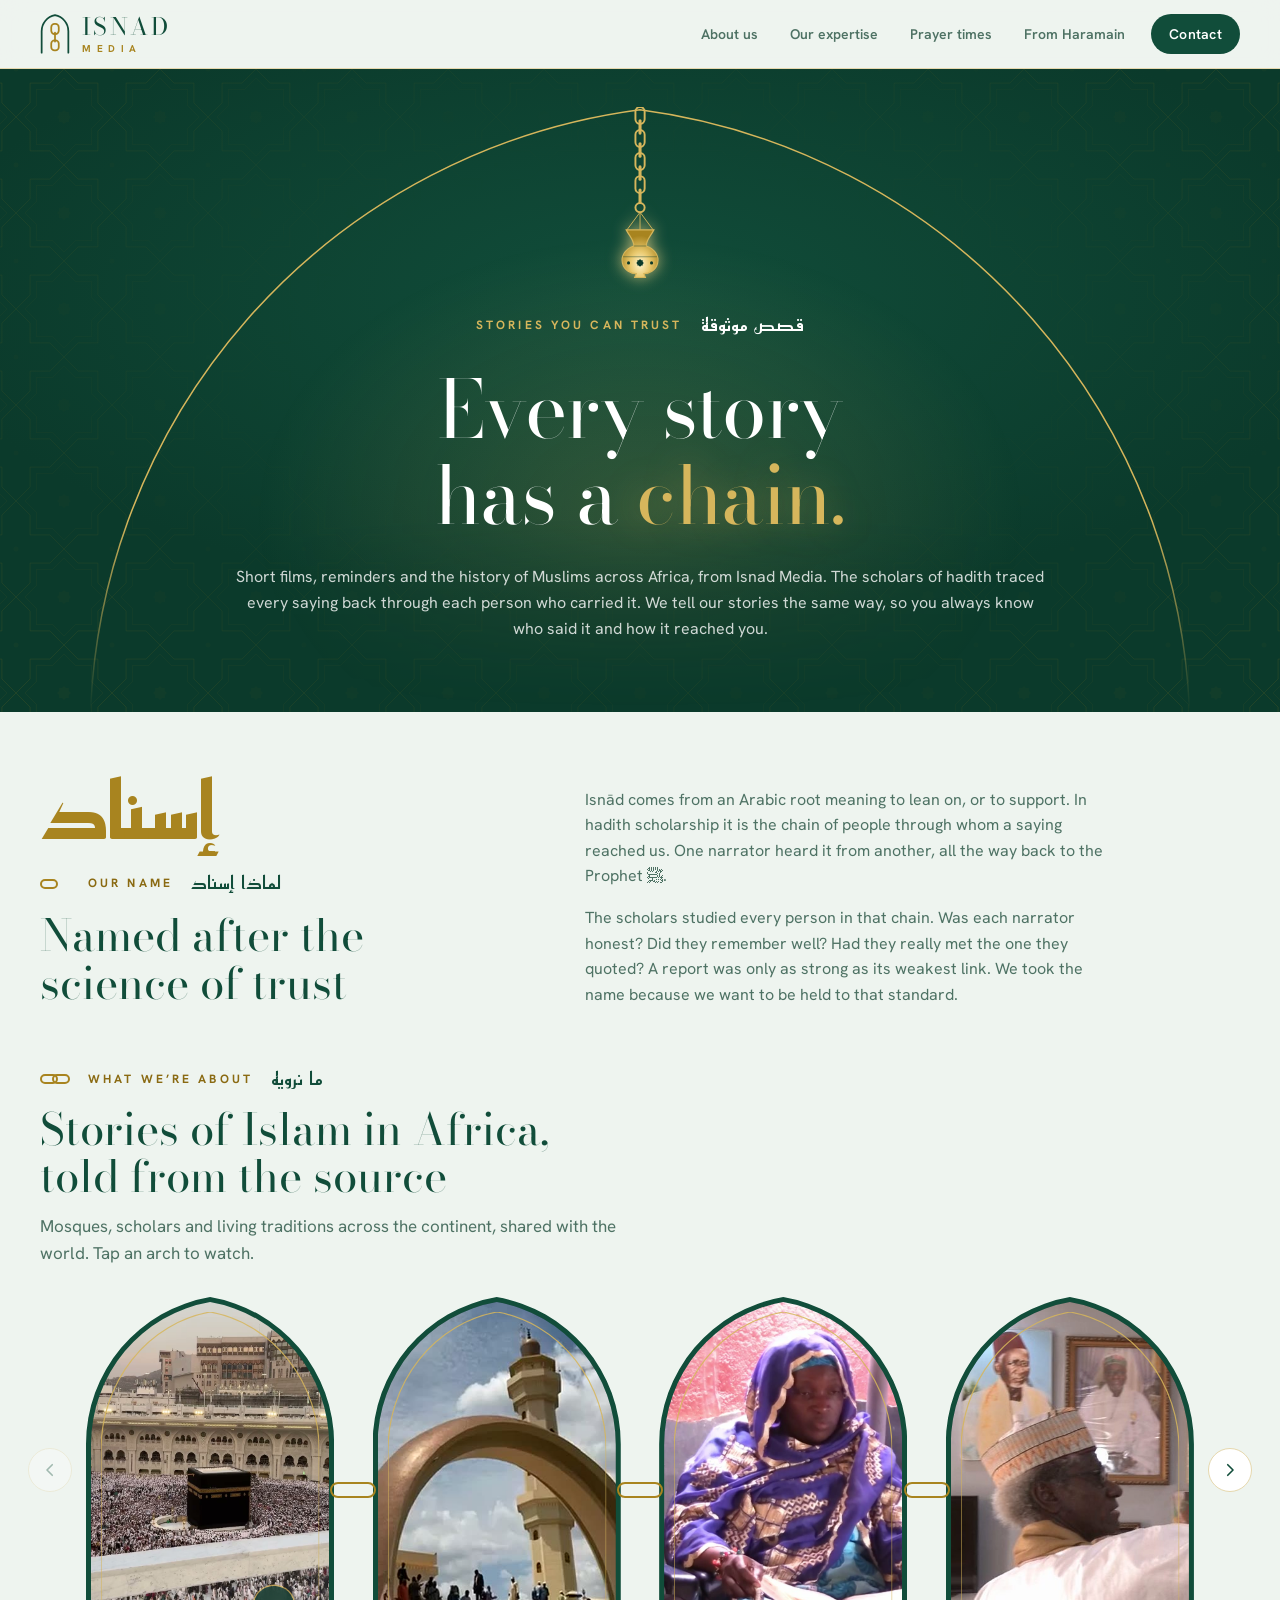
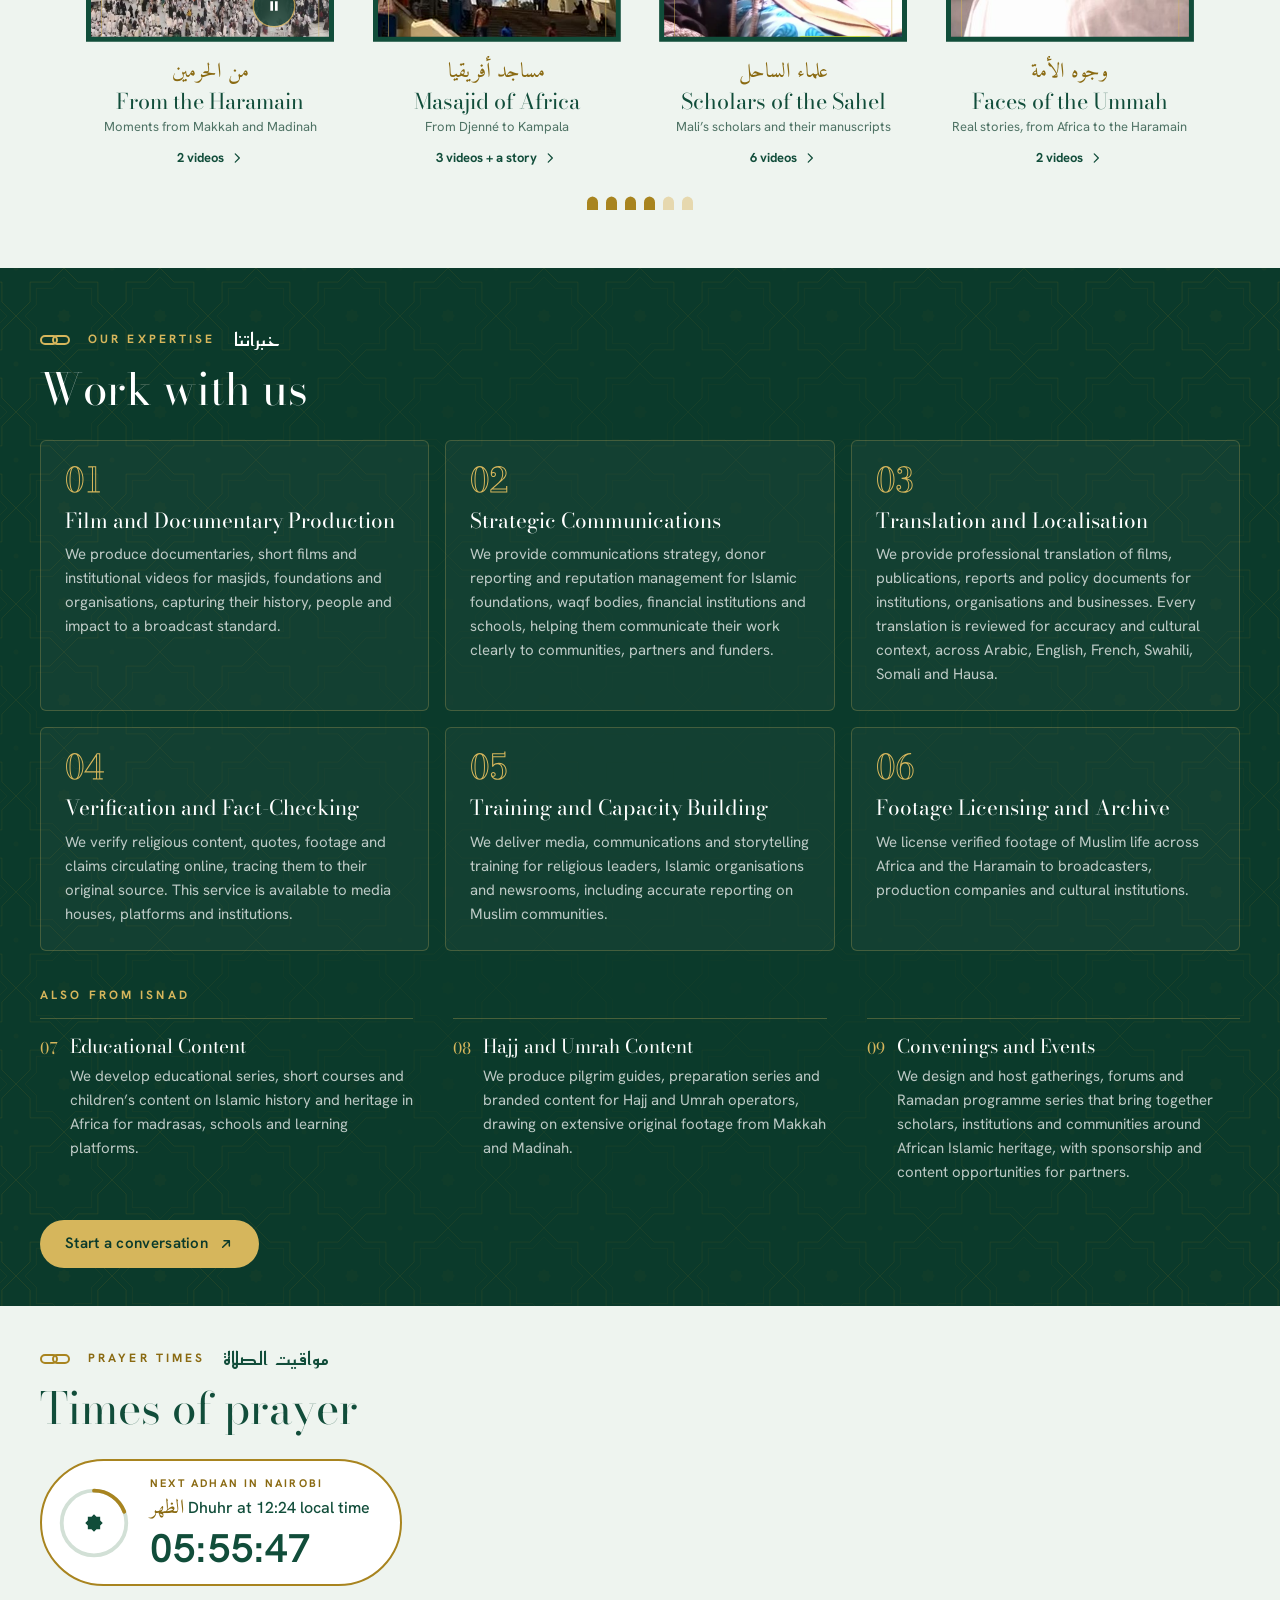
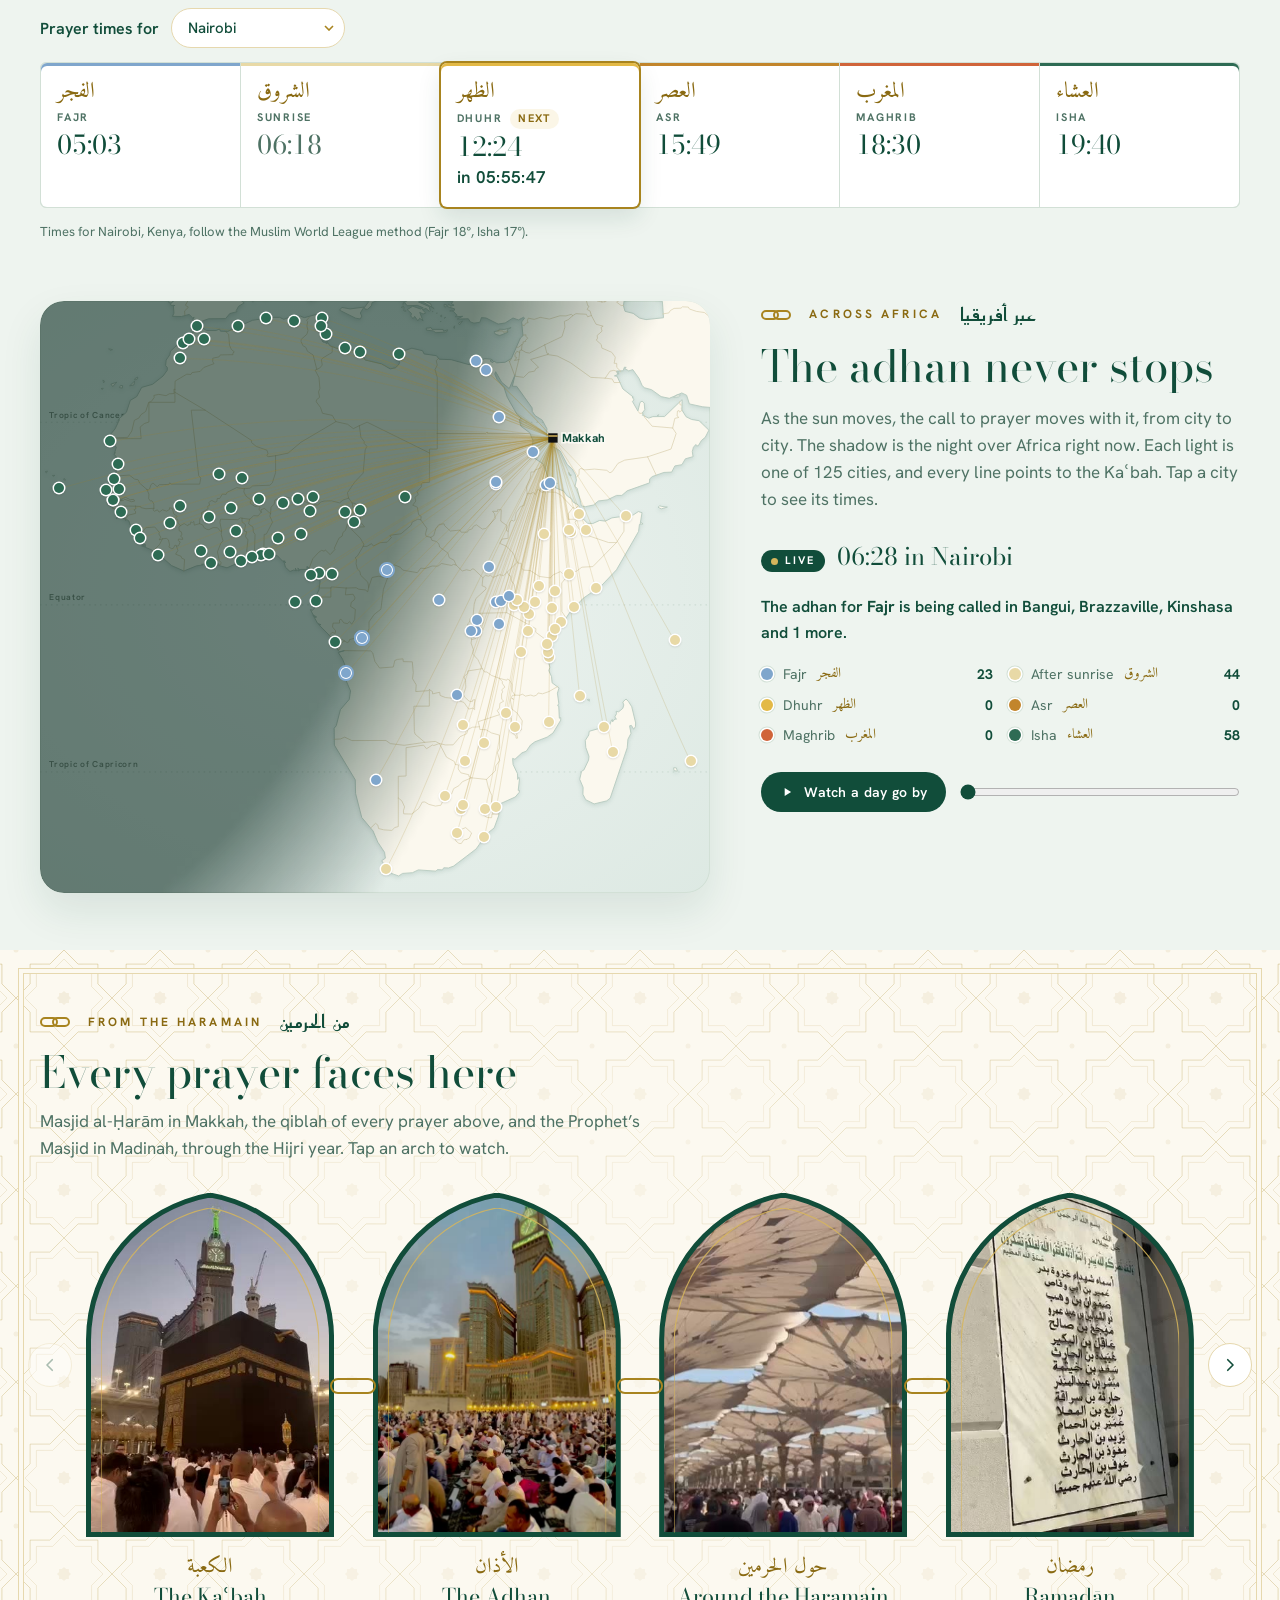
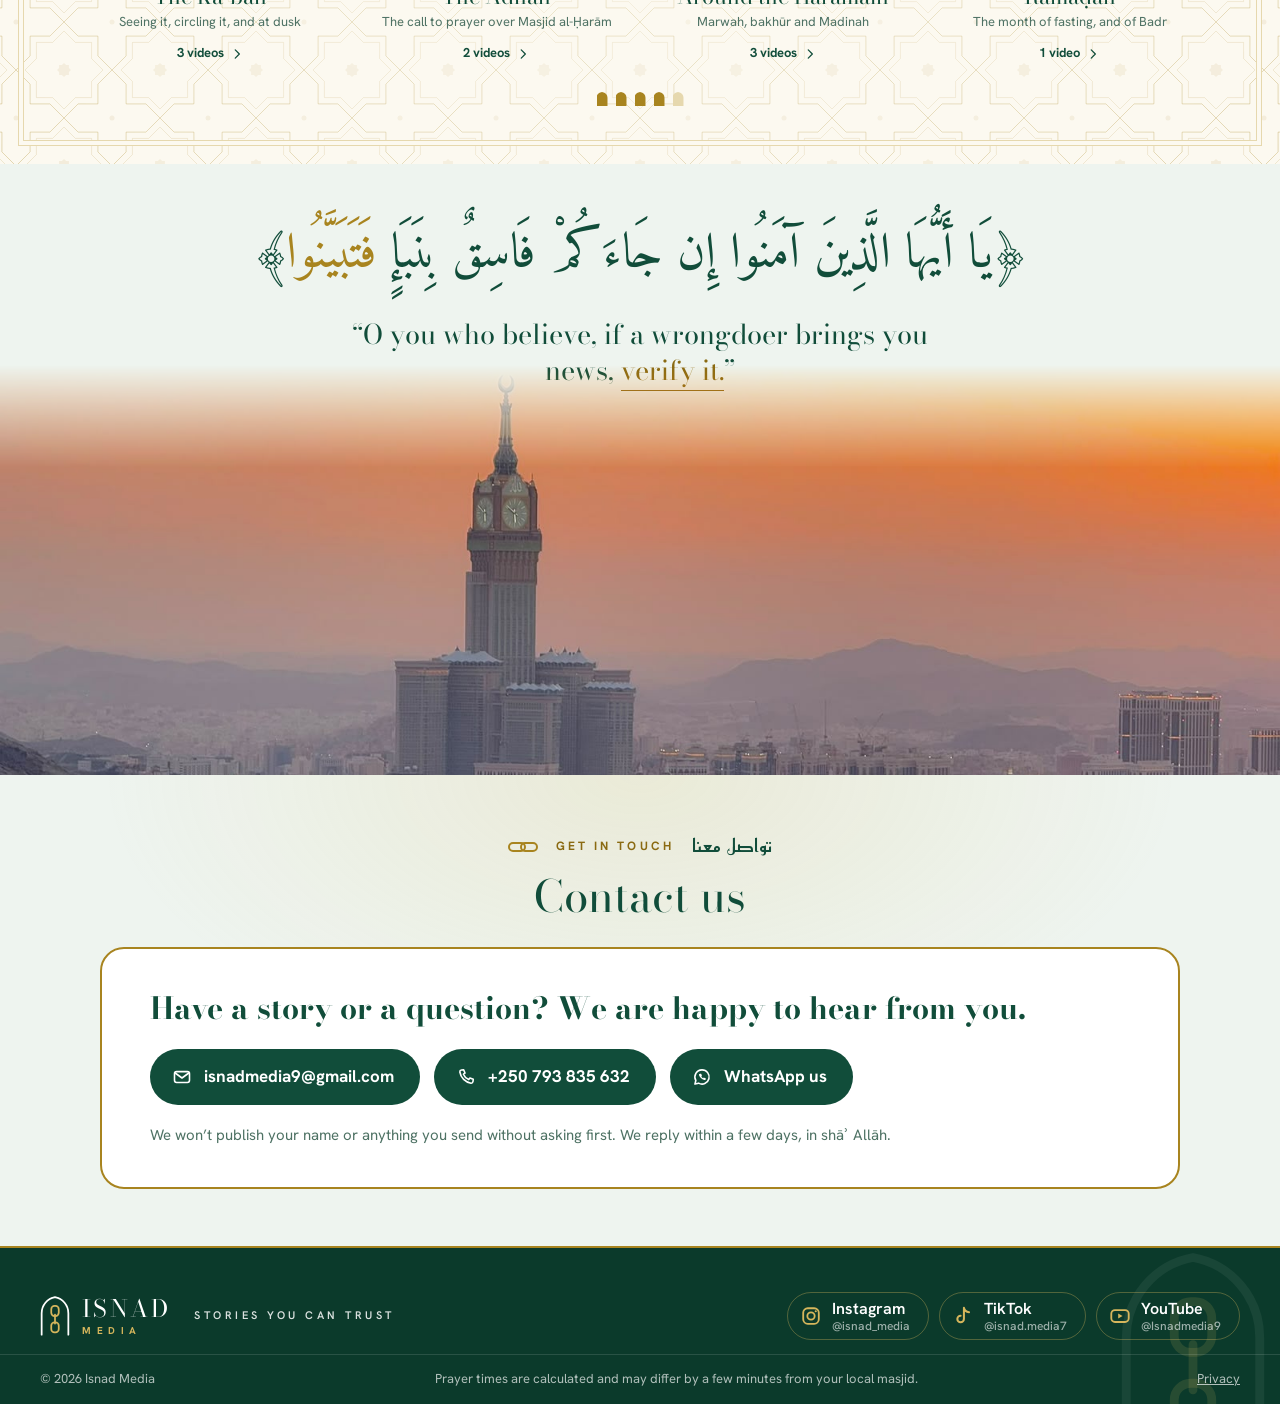
==== index.html @ 85f6faa4 "All changes" ====
<!doctype html>
<html lang="en">
<head>
<meta charset="utf-8">
<meta name="viewport" content="width=device-width, initial-scale=1, viewport-fit=cover">
<title>Isnad Media</title>
<meta name="description" content="Isnad Media: short films, reminders and stories of Muslims across Africa, told with their sources. We also produce films, translate and verify content, and train and advise Islamic institutions.">
<meta name="theme-color" content="#0F4535">
<link rel="icon" href="assets/favicon-32.png" sizes="32x32" type="image/png">
<link rel="icon" href="assets/isnad-mark.svg" type="image/svg+xml">
<link rel="apple-touch-icon" href="assets/apple-touch-icon.png">
<link rel="manifest" href="site.webmanifest">
<!-- How the page looks when its link is shared. Once the site has its address, write og:image as the full address, e.g. https://example.org/assets/share.jpg -->
<meta property="og:type" content="website">
<meta property="og:site_name" content="Isnad Media">
<meta property="og:title" content="Isnad Media: every story has a chain">
<meta property="og:description" content="Short films, reminders and stories of Muslims across Africa, told with their sources.">
<meta property="og:image" content="assets/share.jpg">
<meta property="og:image:width" content="1200">
<meta property="og:image:height" content="630">
<meta property="og:image:alt" content="The Isnad Media logo beside the Kaʿbah, seen through an arch.">
<meta name="twitter:card" content="summary_large_image">
<!-- Who Isnad Media is, for search engines. Once the site has its address, add "url" and "logo" as full addresses. -->
<script type="application/ld+json">
{
  "@context": "https://schema.org",
  "@type": "Organization",
  "name": "Isnad Media",
  "alternateName": "إسناد",
  "description": "Short films, reminders and stories of Muslims across Africa, told with their sources.",
  "email": "isnadmedia9@gmail.com",
  "telephone": "+250793835632",
  "sameAs": [
    "https://www.instagram.com/isnad_media",
    "https://www.tiktok.com/@isnad.media7",
    "https://www.youtube.com/@Isnadmedia9"
  ]
}
</script>
<link rel="preconnect" href="https://fonts.googleapis.com">
<link rel="preconnect" href="https://fonts.gstatic.com" crossorigin>
<link rel="stylesheet" href="https://fonts.googleapis.com/css2?family=Amiri:wght@400;700&family=Bodoni+Moda:opsz,wght@6..96,500;6..96,700&family=Hanken+Grotesk:wght@400;500;600;700&family=Reem+Kufi:wght@500;700&display=swap">
<link rel="stylesheet" href="css/styles.css?v=88">
</head>
<body>

<svg class="sprite" aria-hidden="true" focusable="false">
  <defs>
    <!-- The pointed arch from the logo, in box units, for clipping artwork -->
    <clipPath id="archClip" clipPathUnits="objectBoundingBox"><path d="M0 1V0.426A0.6 0.432 0 0 1 0.5 0A0.6 0.432 0 0 1 1 0.426V1Z"/></clipPath>
  </defs>
  <!-- The same arch as a line, for the gold inside the frames of the arch strip -->
  <symbol id="archLine" viewBox="0 0 1 1" preserveAspectRatio="none"><path d="M0 1V0.426A0.6 0.432 0 0 1 0.5 0A0.6 0.432 0 0 1 1 0.426V1" vector-effect="non-scaling-stroke"/></symbol>
  <symbol id="mark" viewBox="0 0 272 362">
    <path d="M15 350V155A147.4 147.4 0 0 1 136 10A147.4 147.4 0 0 1 257 155V350" style="fill:none;stroke:var(--mark-arch);stroke-width:16;stroke-linecap:round;stroke-linejoin:round"/>
    <g style="fill:none;stroke:var(--mark-chain);stroke-width:16;stroke-linecap:round">
      <rect x="102" y="90" width="68" height="92" rx="30"/>
      <rect x="102" y="238" width="68" height="92" rx="30"/>
      <path d="M136 168V250"/>
    </g>
  </symbol>
  <symbol id="i-play" viewBox="0 0 24 24"><path d="M8 5.2v13.6L19 12z" style="fill:currentColor"/></symbol>
  <symbol id="i-pause" viewBox="0 0 24 24"><path d="M6.5 5h4v14h-4zM13.5 5h4v14h-4z" style="fill:currentColor"/></symbol>
  <symbol id="star" viewBox="0 0 24 24"><path d="M6 6h12v12H6zM12 3.5l8.5 8.5-8.5 8.5L3.5 12z" style="fill:currentColor"/></symbol>
  <symbol id="i-instagram" viewBox="0 0 24 24"><rect x="3.5" y="3.5" width="17" height="17" rx="5" style="fill:none;stroke:currentColor;stroke-width:2"/><circle cx="12" cy="12" r="4" style="fill:none;stroke:currentColor;stroke-width:2"/><circle cx="17.2" cy="6.8" r="1.2" style="fill:currentColor"/></symbol>
  <symbol id="i-youtube" viewBox="0 0 24 24"><rect x="2.5" y="5.5" width="19" height="13" rx="4" style="fill:none;stroke:currentColor;stroke-width:2"/><path d="M10 9.2v5.6l4.8-2.8z" style="fill:currentColor"/></symbol>
  <symbol id="i-tiktok" viewBox="0 0 24 24"><path d="M13 3v12.2a3.6 3.6 0 1 1-3.6-3.6M13 3c.6 2.8 2.6 4.6 5.6 4.8" style="fill:none;stroke:currentColor;stroke-width:2.2;stroke-linecap:round;stroke-linejoin:round"/></symbol>
  <symbol id="i-arrow" viewBox="0 0 24 24"><path d="M7 17L17 7M9 7h8v8" style="fill:none;stroke:currentColor;stroke-width:2.2;stroke-linecap:round;stroke-linejoin:round"/></symbol>
  <symbol id="i-whatsapp" viewBox="0 0 24 24"><path d="M12 3.5a8.5 8.5 0 0 0-7.4 12.7L3.5 20.5l4.4-1.1A8.5 8.5 0 1 0 12 3.5z" style="fill:none;stroke:currentColor;stroke-width:1.9;stroke-linejoin:round"/><path d="M9.2 8.6c.3-.6.6-.6.9-.6h.5c.2 0 .4.1.5.4l.7 1.6c.1.2 0 .5-.1.7l-.5.6c.4.9 1.2 1.7 2.1 2.1l.6-.5c.2-.2.5-.2.7-.1l1.6.7c.3.1.4.3.4.5v.5c0 .3 0 .6-.6.9-.5.3-1.6.5-3.4-.6-1.4-.8-2.6-2-3.4-3.4-1.1-1.8-.9-2.9-.6-3.4z" style="fill:currentColor"/></symbol>
  <symbol id="i-phone" viewBox="0 0 24 24"><path d="M6.6 3.6l2.6-.3 1.6 4-1.9 1.4a11.5 11.5 0 0 0 6.4 6.4l1.4-1.9 4 1.6-.3 2.6a2.3 2.3 0 0 1-2.4 2A16.2 16.2 0 0 1 4.6 6a2.3 2.3 0 0 1 2-2.4z" style="fill:none;stroke:currentColor;stroke-width:1.9;stroke-linejoin:round"/></symbol>
  <symbol id="i-mail" viewBox="0 0 24 24"><rect x="3" y="5.5" width="18" height="13" rx="2.5" style="fill:none;stroke:currentColor;stroke-width:1.9"/><path d="M3.8 7.2l8.2 6 8.2-6" style="fill:none;stroke:currentColor;stroke-width:1.9;stroke-linecap:round;stroke-linejoin:round"/></symbol>
  <symbol id="i-menu" viewBox="0 0 24 24"><path d="M4 7h16M4 12h16M4 17h16" style="fill:none;stroke:currentColor;stroke-width:2.2;stroke-linecap:round"/></symbol>
  <symbol id="i-close" viewBox="0 0 24 24"><path d="M6 6l12 12M18 6L6 18" style="fill:none;stroke:currentColor;stroke-width:2.2;stroke-linecap:round"/></symbol>
  <symbol id="i-prev" viewBox="0 0 24 24"><path d="M15 5l-7 7 7 7" style="fill:none;stroke:currentColor;stroke-width:2.2;stroke-linecap:round;stroke-linejoin:round"/></symbol>
  <symbol id="i-next" viewBox="0 0 24 24"><path d="M9 5l7 7-7 7" style="fill:none;stroke:currentColor;stroke-width:2.2;stroke-linecap:round;stroke-linejoin:round"/></symbol>
</svg>

<a class="skip" href="#main">Skip to content</a>

<header class="site-header">
  <div class="wrap site-header__inner">
    <a class="brand" href="#top" aria-label="Isnad Media, back to the top">
      <svg class="brand__mark" aria-hidden="true"><use href="#mark"/></svg>
      <span class="brand__word"><span class="brand__name">ISNAD</span><span class="brand__sub">MEDIA</span></span>
    </a>
    <nav class="site-nav" id="siteNav" aria-label="Sections">
      <a href="#our-name">About us</a>
      <a href="#services">Our expertise</a>
      <a href="#prayer-times">Prayer times</a>
      <a href="#haramain">From Haramain</a>
      <a class="site-nav__cta" href="#contact">Contact</a>
    </nav>
    <!-- Phones: the sections open as a list under the bar. -->
    <button class="menu-btn" type="button" aria-expanded="false" aria-controls="siteNav">
      <svg class="menu-btn__open" aria-hidden="true"><use href="#i-menu"/></svg>
      <svg class="menu-btn__close" aria-hidden="true"><use href="#i-close"/></svg>
      <span>Menu</span>
    </button>
  </div>
</header>

<main id="main" tabindex="-1">

<section class="hero" id="top" aria-labelledby="hero-title">
  <div class="wrap hero__inner">
    <!-- A mihrab drawn in a gold line. From its point a chain is let down link by link, as a narration is handed down,
         and at its end a mosque lamp, the logo's star on its glass, lights once the last link is in place. -->
    <div class="hero__mihrab" aria-hidden="true">
      <svg class="hero__arch" viewBox="0 0 200 114.5" preserveAspectRatio="xMidYMax meet"><path d="M0 114.5A115 115 0 0 1 100 .5A115 115 0 0 1 200 114.5" pathLength="1"/></svg>
      <span class="hero__leg hero__leg--l"></span><span class="hero__leg hero__leg--r"></span>
      <svg class="hero__lamp" viewBox="0 0 60 224">
        <defs>
          <radialGradient id="lampGlass" cx="50%" cy="72%" r="60%"><stop offset="0" stop-color="#FFF4CC"/><stop offset=".45" stop-color="#E9C96E"/><stop offset="1" stop-color="#A8841F"/></radialGradient>
        </defs>
        <!-- links face-on and edge-on in turn, interlocked like a real chain -->
        <g class="hero__chain">
          <rect class="hero__link" style="--i:0" x="24" y="0" width="12" height="22" rx="6"/>
          <path class="hero__link" style="--i:1" d="M30 18V34"/>
          <rect class="hero__link" style="--i:2" x="24" y="30" width="12" height="22" rx="6"/>
          <path class="hero__link" style="--i:3" d="M30 48V64"/>
          <rect class="hero__link" style="--i:4" x="24" y="60" width="12" height="22" rx="6"/>
          <path class="hero__link" style="--i:5" d="M30 78V94"/>
          <rect class="hero__link" style="--i:6" x="24" y="90" width="12" height="22" rx="6"/>
          <path class="hero__link" style="--i:7" d="M30 108V124"/>
          <circle class="hero__link" style="--i:8" cx="30" cy="131" r="6"/>
        </g>
        <g class="hero__lantern">
          <path class="hero__cords" d="M30 137L13 160M30 137V160M30 137L47 160"/>
          <path class="hero__glass" d="M12 160H48C44 168 38 173 38 181C50 185 55 195 53 203C51 213 41 217 35 217L37 222H23L25 217C19 217 9 213 7 203C5 195 10 185 22 181C22 173 16 168 12 160Z"/>
          <path class="hero__bands" d="M22 181H38M8 195H52"/>
          <use class="hero__medallion" href="#star" x="23" y="196" width="14" height="14"/>
          <circle class="hero__medallion" cx="15" cy="203" r="2"/><circle class="hero__medallion" cx="45" cy="203" r="2"/>
        </g>
      </svg>
    </div>
    <div class="hero__copy">
      <p class="eyebrow eyebrow--hero"><span>Stories you can trust</span><span class="eyebrow__ar" lang="ar" dir="rtl">قصص موثوقة</span></p>
      <h1 id="hero-title">Every story has a <span class="gold">chain.</span></h1>
      <p class="hero__lead">Short films, reminders and the history of Muslims across Africa, from Isnad Media. The scholars of hadith traced every saying back through each person who carried it. We tell our stories the same way, so you always know who said it and how it reached you.</p>
    </div>
  </div>
</section>

<section class="section" id="our-name" aria-labelledby="name-title">
  <div class="wrap name">
    <div class="name__head">
      <p class="name__ar" lang="ar" dir="rtl" aria-hidden="true">إسناد</p>
      <p class="eyebrow"><span>Our name</span><span class="eyebrow__ar" lang="ar" dir="rtl">لماذا إسناد</span></p>
      <h2 id="name-title">Named after the science of trust</h2>
    </div>
    <div class="name__text">
      <p>Isnād comes from an Arabic root meaning to lean on, or to support. In hadith scholarship it is the chain of people through whom a saying reached us. One narrator heard it from another, all the way back to the Prophet ﷺ.</p>
      <p>The scholars studied every person in that chain. Was each narrator honest? Did they remember well? Had they really met the one they quoted? A report was only as strong as its weakest link. We took the name because we want to be held to that standard.</p>
    </div>
  </div>
</section>

<section class="section" id="find" aria-labelledby="find-title">
  <div class="wrap">
    <header class="section__head">
      <p class="eyebrow"><span>What we’re about</span><span class="eyebrow__ar" lang="ar" dir="rtl">ما نرويه</span></p>
      <h2 id="find-title">Stories of Islam in Africa, told from the source</h2>
      <p class="section__lead">Mosques, scholars and living traditions across the continent, shared with the world. Tap an arch to watch.</p>
    </header>

    <!-- One arch for each thing Isnad covers. Each opens its shelf of films; a film can be on two shelves at most. -->
    <div class="strip">
      <ol class="arcade arcade--strip" data-strip>
        <li class="arcade__bay" data-ambient>
          <div class="arcade__frame">
            <div class="arcade__arch">
              <span class="arcade__window"><video src="assets/haramain/tawaf-arch.mp4" poster="assets/haramain/tawaf-arch.jpg" muted loop playsinline preload="metadata" aria-label="Pilgrims in white circling the Kaʿbah in Masjid al-Ḥarām, Makkah, late in the day."></video></span>
              <svg class="arcade__line" aria-hidden="true"><use href="#archLine"/></svg>
            </div>
            <button class="hold" type="button" data-ambient-toggle aria-label="Pause the moving picture">
              <svg class="hold__pause" aria-hidden="true"><use href="#i-pause"/></svg>
              <svg class="hold__play" aria-hidden="true"><use href="#i-play"/></svg>
            </button>
          </div>
          <p class="piece__ar" lang="ar" dir="rtl">من الحرمين</p>
          <h3 class="piece__title"><button class="strip__btn" type="button" aria-expanded="false" aria-controls="shelf-haramain" data-shelf>From the Haramain</button></h3>
          <p class="piece__text">Moments from Makkah and Madinah</p>
          <p class="strip__more" aria-hidden="true"><span class="strip__count">2 videos</span><svg><use href="#i-next"/></svg></p>
        </li>
        <li class="arcade__bay">
          <div class="arcade__frame">
            <div class="arcade__arch">
              <span class="arcade__window"><img src="assets/video/masajid-of-africa-uganda-sm.jpg" width="1280" height="720" style="object-position: 68% 50%" alt="The minaret of the Uganda National Mosque, Kampala, framed by its great arch against a cloudy sky."></span>
              <svg class="arcade__line" aria-hidden="true"><use href="#archLine"/></svg>
            </div>
          </div>
          <p class="piece__ar" lang="ar" dir="rtl">مساجد أفريقيا</p>
          <h3 class="piece__title"><button class="strip__btn" type="button" aria-expanded="false" aria-controls="shelf-masajid" data-shelf>Masajid of Africa</button></h3>
          <p class="piece__text">From Djenné to Kampala</p>
          <p class="strip__more" aria-hidden="true"><span class="strip__count">3 videos + a story</span><svg><use href="#i-next"/></svg></p>
        </li>
        <li class="arcade__bay">
          <div class="arcade__frame">
            <div class="arcade__arch">
              <span class="arcade__window"><img src="assets/video/scholars-of-the-sahel-arch.jpg" width="720" height="1000" loading="lazy" alt="A woman in a purple shawl with a book open on her lap, at a study circle in Mali."></span>
              <svg class="arcade__line" aria-hidden="true"><use href="#archLine"/></svg>
            </div>
          </div>
          <p class="piece__ar" lang="ar" dir="rtl">علماء الساحل</p>
          <h3 class="piece__title"><button class="strip__btn" type="button" aria-expanded="false" aria-controls="shelf-scholars" data-shelf>Scholars of the Sahel</button></h3>
          <p class="piece__text">Mali’s scholars and their manuscripts</p>
          <p class="strip__more" aria-hidden="true"><span class="strip__count">6 videos</span><svg><use href="#i-next"/></svg></p>
        </li>
        <li class="arcade__bay">
          <div class="arcade__frame">
            <div class="arcade__arch">
              <span class="arcade__window"><img src="assets/video/mali-west-africa-changed-sm.jpg?v=4" width="1280" height="720" loading="lazy" style="object-position: 4% 50%" alt="Thierno Hady Thiam, dressed in white, looking at framed portraits on his wall."></span>
              <svg class="arcade__line" aria-hidden="true"><use href="#archLine"/></svg>
            </div>
          </div>
          <p class="piece__ar" lang="ar" dir="rtl">وجوه الأمة</p>
          <h3 class="piece__title"><button class="strip__btn" type="button" aria-expanded="false" aria-controls="shelf-faces" data-shelf>Faces of the Ummah</button></h3>
          <p class="piece__text">Real stories, from Africa to the Haramain</p>
          <p class="strip__more" aria-hidden="true"><span class="strip__count">2 videos</span><svg><use href="#i-next"/></svg></p>
        </li>
        <li class="arcade__bay">
          <div class="arcade__frame">
            <div class="arcade__arch">
              <span class="arcade__window"><img src="assets/video/mali-manuscripts-sm.jpg?v=4" width="1280" height="720" loading="lazy" alt="Shelves of old books and bound volumes."></span>
              <svg class="arcade__line" aria-hidden="true"><use href="#archLine"/></svg>
            </div>
          </div>
          <p class="piece__ar" lang="ar" dir="rtl">تاريخ المسلمين في أفريقيا</p>
          <h3 class="piece__title"><button class="strip__btn" type="button" aria-expanded="false" aria-controls="shelf-history" data-shelf>African Muslim History</button></h3>
          <p class="piece__text">From Abyssinia to the Swahili coast</p>
          <p class="strip__more" aria-hidden="true"><span class="strip__count">6 videos</span><svg><use href="#i-next"/></svg></p>
        </li>
        <li class="arcade__bay">
          <div class="arcade__frame">
            <div class="arcade__arch">
              <span class="arcade__window"><img src="assets/video/masajid-of-africa-jumuah-arch.jpg" width="720" height="1000" loading="lazy" alt="A khatib on the minbar, giving the Friday khutbah to the congregation."></span>
              <svg class="arcade__line" aria-hidden="true"><use href="#archLine"/></svg>
            </div>
          </div>
          <p class="piece__ar" lang="ar" dir="rtl">تذكير</p>
          <h3 class="piece__title"><button class="strip__btn" type="button" aria-expanded="false" aria-controls="shelf-reminders" data-shelf>Reminders</button></h3>
          <p class="piece__text">Qurʾān and Sunnah, always sourced</p>
          <p class="strip__more" aria-hidden="true"><span class="strip__count">1 video</span><svg><use href="#i-next"/></svg></p>
        </li>
      </ol>
      <div class="deck__bar strip__bar">
        <button class="deck__btn" type="button" data-strip-step="-1" aria-label="Previous arches"><svg aria-hidden="true"><use href="#i-prev"/></svg></button>
        <span class="strip__dots" aria-hidden="true"><span class="strip__dot"></span><span class="strip__dot"></span><span class="strip__dot"></span><span class="strip__dot"></span><span class="strip__dot"></span><span class="strip__dot"></span></span>
        <button class="deck__btn" type="button" data-strip-step="1" aria-label="Next arches"><svg aria-hidden="true"><use href="#i-next"/></svg></button>
      </div>
    </div>

    <div class="shelf" id="shelf-haramain" role="region" aria-label="From the Haramain: videos" data-gallery hidden>
      <ul class="shelf__films">
        <li class="shelf__film" data-piece>
          <button class="shelf__thumb" type="button" data-full="assets/video/from-the-haramain-madinah.mp4?v=3" data-preview="assets/video/previews/from-the-haramain-madinah.mp4" data-full-kind="film" data-full-poster="assets/video/from-the-haramain-madinah.jpg?v=4">
            <img src="assets/video/from-the-haramain-madinah-sm.jpg?v=4" width="1280" height="720" loading="lazy" alt="">
            <span class="shelf__play" aria-hidden="true"><svg><use href="#i-play"/></svg></span>
            <span class="shelf__len" aria-hidden="true">1:30</span>
            <span class="shelf__progress" aria-hidden="true"><span></span></span>
            <span class="sr-only">Watch The recitation at the next table, 1:30</span>
          </button>
          <p class="shelf__series"><span>From the Haramain</span><span class="piece__ar" lang="ar" dir="rtl">من الحرمين</span></p>
          <h4 class="piece__title">The recitation at the next table</h4>
          <p class="piece__text">A waiter in Madinah, reciting Sūrat an-Nūr as he works</p>
        </li>
        <li class="shelf__film" data-piece>
          <button class="shelf__thumb" type="button" data-full="assets/haramain/films/haram-at-night.mp4" data-preview="assets/haramain/films/previews/haram-at-night.mp4" data-full-kind="film" data-full-poster="assets/haramain/films/haram-at-night.jpg">
            <img src="assets/haramain/films/haram-at-night-sm.jpg" width="960" height="540" loading="lazy" alt="">
            <span class="shelf__play" aria-hidden="true"><svg><use href="#i-play"/></svg></span>
            <span class="shelf__len" aria-hidden="true">0:03</span>
            <span class="shelf__progress" aria-hidden="true"><span></span></span>
            <span class="sr-only">Watch The Haram at night, 0:03</span>
          </button>
          <p class="shelf__series"><span>From the Haramain</span><span class="piece__ar" lang="ar" dir="rtl">من الحرمين</span></p>
          <h4 class="piece__title">The Haram at night</h4>
          <p class="piece__text">Masjid al-Ḥarām lit up after dark, its minarets bright and its courtyards full of worshippers</p>
        </li>
      </ul>
    </div>
    <div class="shelf shelf--story" id="shelf-masajid" role="region" aria-label="Masajid of Africa: a photo story, videos and photos" data-gallery hidden>
      <!-- A photo story first: one of our Instagram stories as a stack of pages. Drag the top one away, use the arrows
           or pick a page from the list; tap it to read it in full. -->
      <article class="story" aria-labelledby="story-title">
        <div class="story__text">
          <p class="shelf__series"><span>Photo story · Djenné, Mali</span><span class="piece__ar" lang="ar" dir="rtl">جينيه، مالي</span></p>
          <h4 class="story__title" id="story-title">Rebuilt by hand, <span class="gold">every year</span></h4>
          <p class="story__lead" id="story-lead">The Great Mosque of Djenné is the largest mud-brick building on earth. Before the rains, the whole town climbs its walls and re-plasters them by hand.</p>
          <ol class="story__pages" aria-label="Pages">
            <li><button class="story__go" type="button" data-go="0"><span class="story__n">01</span>Rebuilt by hand</button></li>
            <li><button class="story__go" type="button" data-go="1"><span class="story__n">02</span>The Great Mosque</button></li>
            <li><button class="story__go" type="button" data-go="2"><span class="story__n">03</span>The toron</button></li>
            <li><button class="story__go" type="button" data-go="3"><span class="story__n">04</span>The Crépissage</button></li>
            <li><button class="story__go" type="button" data-go="4"><span class="story__n">05</span>700 years</button></li>
            <li><button class="story__go" type="button" data-go="5"><span class="story__n">06</span>1907</button></li>
            <li><button class="story__go" type="button" data-go="6"><span class="story__n">07</span>Why it lasts</button></li>
            <li><button class="story__go" type="button" data-go="7"><span class="story__n">08</span>Djenné, Mali</button></li>
          </ol>
        </div>
        <div class="deck" role="region" aria-roledescription="carousel" aria-label="Djenné, Mali: the story in 8 pages" aria-describedby="story-lead" data-deck data-gallery>
          <div class="deck__stage">
            <ol class="deck__pages">
              <li class="deck__page" data-piece aria-roledescription="slide" aria-label="1 of 8: Rebuilt by hand">
                <button class="deck__card" type="button" data-full="assets/masajid/djenne-1.jpg">
                  <img src="assets/masajid/djenne-1.jpg" width="1080" height="1350" alt="The Great Mosque of Djenné, its mud-brick towers against a blue sky, with the words: “This mosque is rebuilt by hand. Every single year.”" loading="lazy" draggable="false">
                  <span class="sr-only">See in full</span>
                </button>
                <span class="piece__title" hidden>Rebuilt by hand</span><span class="piece__text" hidden>Djenné, Mali · 1 of 8</span>
              </li>
              <li class="deck__page" data-piece aria-roledescription="slide" aria-label="2 of 8: The Great Mosque">
                <button class="deck__card" type="button" data-full="assets/masajid/djenne-2.jpg">
                  <img src="assets/masajid/djenne-2.jpg" width="1080" height="1350" alt="The Great Mosque of Djenné, its central tower bristling with wooden beams, with the words: “The Great Mosque of Djenné, Mali. The largest mud-brick building on earth.”" loading="lazy" draggable="false">
                  <span class="sr-only">See in full</span>
                </button>
                <span class="piece__title" hidden>The Great Mosque</span><span class="piece__text" hidden>Djenné, Mali · 2 of 8</span>
              </li>
              <li class="deck__page" data-piece aria-roledescription="slide" aria-label="3 of 8: The toron">
                <button class="deck__card" type="button" data-full="assets/masajid/djenne-3.jpg">
                  <img src="assets/masajid/djenne-3.jpg" width="1080" height="1350" alt="Wooden beams jutting from the mosque’s mud walls, framed by green leaves, with the words: “Those wooden spikes aren’t decoration. They’re toron: bundles of palm wood built into the walls as permanent scaffolding.”" loading="lazy" draggable="false">
                  <span class="sr-only">See in full</span>
                </button>
                <span class="piece__title" hidden>The toron</span><span class="piece__text" hidden>Djenné, Mali · 3 of 8</span>
              </li>
              <li class="deck__page" data-piece aria-roledescription="slide" aria-label="4 of 8: The Crépissage">
                <button class="deck__card" type="button" data-full="assets/masajid/djenne-4.jpg">
                  <img src="assets/masajid/djenne-4.jpg" width="1080" height="1350" loading="lazy" alt="The mosque’s towers, studded with toron, against the sky, with the words: “Each year, before the rains, the whole town climbs them. Families mix fresh mud and re-plaster every wall. They call it the Crépissage.”" loading="lazy" draggable="false">
                  <span class="sr-only">See in full</span>
                </button>
                <span class="piece__title" hidden>The Crépissage</span><span class="piece__text" hidden>Djenné, Mali · 4 of 8</span>
              </li>
              <li class="deck__page" data-piece aria-roledescription="slide" aria-label="5 of 8: 700 years">
                <button class="deck__card" type="button" data-full="assets/masajid/djenne-5.jpg">
                  <img src="assets/masajid/djenne-5.jpg" width="1080" height="1350" loading="lazy" alt="A dark brown page patterned with rows of toron, with the words: “Since the 13th century. A mosque has stood on this ground for over 700 years. Tradition says King Koi Konboro embraced Islam and turned his palace into a place of prayer.”" loading="lazy" draggable="false">
                  <span class="sr-only">See in full</span>
                </button>
                <span class="piece__title" hidden>700 years</span><span class="piece__text" hidden>Djenné, Mali · 5 of 8</span>
              </li>
              <li class="deck__page" data-piece aria-roledescription="slide" aria-label="6 of 8: 1907">
                <button class="deck__card" type="button" data-full="assets/masajid/djenne-6.jpg">
                  <img src="assets/masajid/djenne-6.jpg" width="1080" height="1350" loading="lazy" alt="The mosque’s main front, lit by the sun, with the words: “1907. The mosque you see today was raised by Djenné’s guild of master masons.”" loading="lazy" draggable="false">
                  <span class="sr-only">See in full</span>
                </button>
                <span class="piece__title" hidden>1907</span><span class="piece__text" hidden>Djenné, Mali · 6 of 8</span>
              </li>
              <li class="deck__page" data-piece aria-roledescription="slide" aria-label="7 of 8: Why it lasts">
                <button class="deck__card" type="button" data-full="assets/masajid/djenne-7.jpg">
                  <img src="assets/masajid/djenne-7.jpg" width="1080" height="1350" loading="lazy" alt="A sand-coloured page patterned with rows of toron, with the words: “It doesn’t last because it’s strong. It lasts because people keep coming back for it.”" loading="lazy" draggable="false">
                  <span class="sr-only">See in full</span>
                </button>
                <span class="piece__title" hidden>Why it lasts</span><span class="piece__text" hidden>Djenné, Mali · 7 of 8</span>
              </li>
              <li class="deck__page" data-piece aria-roledescription="slide" aria-label="8 of 8: Djenné, Mali">
                <button class="deck__card" type="button" data-full="assets/masajid/djenne-8.jpg">
                  <img src="assets/masajid/djenne-8.jpg" width="1080" height="1350" loading="lazy" alt="The mosque in shadow, with the words: “Masajid of Africa. Djenné, Mali. Stories of Islam in Africa, told from the source. Isnad. Follow for more mosques across the continent.”" loading="lazy" draggable="false">
                  <span class="sr-only">See in full</span>
                </button>
                <span class="piece__title" hidden>Djenné, Mali</span><span class="piece__text" hidden>Djenné, Mali · 8 of 8</span>
              </li>
            </ol>
          </div>
          <div class="deck__bar">
            <button class="deck__btn" type="button" data-step="-1" aria-label="Previous page"><svg aria-hidden="true"><use href="#i-prev"/></svg></button>
            <p class="deck__count" aria-live="polite"><span class="deck__now">01</span> / 08</p>
            <button class="deck__btn" type="button" data-step="1" aria-label="Next page"><svg aria-hidden="true"><use href="#i-next"/></svg></button>
          </div>
        </div>
      </article>
      <ul class="shelf__films">
        <li class="shelf__film" data-piece>
          <button class="shelf__thumb" type="button" data-full="assets/video/masajid-of-africa-uganda.mp4" data-preview="assets/video/previews/masajid-of-africa-uganda.mp4" data-full-kind="film" data-full-poster="assets/video/masajid-of-africa-uganda.jpg">
            <img src="assets/video/masajid-of-africa-uganda-sm.jpg" width="1280" height="720" loading="lazy" alt="">
            <span class="shelf__play" aria-hidden="true"><svg><use href="#i-play"/></svg></span>
            <span class="shelf__len" aria-hidden="true">0:46</span>
            <span class="shelf__progress" aria-hidden="true"><span></span></span>
            <span class="sr-only">Watch Uganda National Mosque, 0:46</span>
          </button>
          <p class="shelf__series"><span>Masajid of Africa</span><span class="piece__ar" lang="ar" dir="rtl">مساجد أفريقيا</span></p>
          <h4 class="piece__title">Uganda National Mosque</h4>
          <p class="piece__text">In Old Kampala: work began in 1972, it took 35 years to open, and up to 20,000 can pray here</p>
        </li>
        <li class="shelf__film" data-piece>
          <button class="shelf__thumb" type="button" data-full="assets/video/masajid-of-africa-jumuah.mp4?v=3" data-preview="assets/video/previews/masajid-of-africa-jumuah.mp4" data-full-kind="film" data-full-poster="assets/video/masajid-of-africa-jumuah.jpg?v=4">
            <img src="assets/video/masajid-of-africa-jumuah-sm.jpg?v=4" width="1280" height="720" loading="lazy" alt="">
            <span class="shelf__play" aria-hidden="true"><svg><use href="#i-play"/></svg></span>
            <span class="shelf__len" aria-hidden="true">0:53</span>
            <span class="shelf__progress" aria-hidden="true"><span></span></span>
            <span class="sr-only">Watch Jumuʿah, 0:53</span>
          </button>
          <p class="shelf__series"><span>Masajid of Africa</span><span class="piece__ar" lang="ar" dir="rtl">مساجد أفريقيا</span></p>
          <h4 class="piece__title">Jumuʿah</h4>
          <p class="piece__text">The khutbah’s call of Āl ʿImrān 3:102, with its source on screen</p>
        </li>
        <li class="shelf__film" data-piece>
          <button class="shelf__thumb" type="button" data-full="assets/video/djibouti-night.mp4" data-preview="assets/video/previews/djibouti-night.mp4" data-full-kind="film" data-full-poster="assets/video/djibouti-night.jpg">
            <img src="assets/video/djibouti-night-sm.jpg" width="1280" height="720" loading="lazy" alt="">
            <span class="shelf__play" aria-hidden="true"><svg><use href="#i-play"/></svg></span>
            <span class="shelf__len" aria-hidden="true">0:35</span>
            <span class="shelf__progress" aria-hidden="true"><span></span></span>
            <span class="sr-only">Watch A night in Djibouti, 0:35</span>
          </button>
          <p class="shelf__series"><span>Masajid of Africa</span><span class="piece__ar" lang="ar" dir="rtl">مساجد أفريقيا</span></p>
          <h4 class="piece__title">A night in Djibouti</h4>
          <p class="piece__text">The evening crowd on a street beside a masjid</p>
        </li>
      </ul>
      <!-- Two photos from inside a masjid in Merkato, Addis Ababa (the masjid of our Merkato film). Tapping one opens it in full;
           the arrows move between the two. -->
      <article class="pics" aria-labelledby="pics-addis" data-gallery>
        <div class="pics__text">
          <p class="shelf__series"><span>Photos · Addis Ababa, Ethiopia</span><span class="piece__ar" lang="ar" dir="rtl">أديس أبابا، إثيوبيا</span></p>
          <h4 class="pics__title" id="pics-addis">Inside a masjid in Merkato</h4>
          <p class="pics__lead">In the heart of one of Africa’s biggest open-air markets, a masjid written with the Qurʾān from its dome to its walls.</p>
        </div>
        <ul class="pics__list">
          <li class="pics__item" data-piece>
            <button class="pics__card" type="button" data-full="assets/masajid/addis-dome.jpg">
              <img src="assets/masajid/addis-dome-sm.jpg" width="600" height="800" loading="lazy" alt="Looking up into the painted dome: rings of red, green and blue around a calligraphy medallion, circled by verses of the Qurʾān, above a row of windows.">
              <span class="sr-only">See in full</span>
            </button>
            <p class="piece__ar" lang="ar" dir="rtl">تحت القبة</p>
            <p class="piece__title">Under the dome</p>
            <p class="piece__text">Sūrat al-Ikhlāṣ, Āyat al-Kursī (al-Baqarah 2:255) and the close of al-Baqarah (2:286), ring within ring</p>
          </li>
          <li class="pics__item" data-piece>
            <button class="pics__card" type="button" data-full="assets/masajid/addis-shelves.jpg">
              <img src="assets/masajid/addis-shelves-sm.jpg" width="600" height="800" loading="lazy" alt="A prayer hall pillar with shelves of muṣḥafs and books built into it, a notice in Amharic above, and Names of Allah in calligraphy along the walls.">
              <span class="sr-only">See in full</span>
            </button>
            <p class="piece__ar" lang="ar" dir="rtl">رفوف المصاحف</p>
            <p class="piece__title">Within reach</p>
            <p class="piece__text">Muṣḥafs shelved in the pillars, beneath the Names of Allah written around the walls</p>
          </li>
        </ul>
      </article>
    </div>
    <div class="shelf" id="shelf-scholars" role="region" aria-label="Scholars of the Sahel: videos" data-gallery hidden>
      <ul class="shelf__films">
        <li class="shelf__film" data-piece>
          <button class="shelf__thumb" type="button" data-full="assets/video/mali-timbuktu-abroad.mp4?v=2" data-preview="assets/video/previews/mali-timbuktu-abroad.mp4" data-full-kind="film" data-full-poster="assets/video/mali-timbuktu-abroad.jpg?v=5">
            <img src="assets/video/mali-timbuktu-abroad-sm.jpg?v=5" width="1280" height="720" loading="lazy" alt="">
            <span class="shelf__play" aria-hidden="true"><svg><use href="#i-play"/></svg></span>
            <span class="shelf__len" aria-hidden="true">1:30</span>
            <span class="shelf__progress" aria-hidden="true"><span></span></span>
            <span class="sr-only">Watch Why Timbuktu is more famous abroad than at home, 1:30</span>
          </button>
          <p class="shelf__series"><span>Scholars of Mali</span><span class="piece__ar" lang="ar" dir="rtl">علماء مالي</span></p>
          <h4 class="piece__title">Why Timbuktu is more famous abroad than at home</h4>
          <p class="piece__text">Thierno Hady Thiam, Vice-President of the High Islamic Council of Mali, on the city the world knows better than Malians do</p>
        </li>
        <li class="shelf__film" data-piece>
          <button class="shelf__thumb" type="button" data-full="assets/video/mali-across-the-sahara.mp4?v=2" data-preview="assets/video/previews/mali-across-the-sahara.mp4" data-full-kind="film" data-full-poster="assets/video/mali-across-the-sahara.jpg?v=4">
            <img src="assets/video/mali-across-the-sahara-sm.jpg?v=4" width="1280" height="720" loading="lazy" alt="">
            <span class="shelf__play" aria-hidden="true"><svg><use href="#i-play"/></svg></span>
            <span class="shelf__len" aria-hidden="true">1:06</span>
            <span class="shelf__progress" aria-hidden="true"><span></span></span>
            <span class="sr-only">Watch How Islam crossed the Sahara, 1:06</span>
          </button>
          <p class="shelf__series"><span>Scholars of Mali</span><span class="piece__ar" lang="ar" dir="rtl">علماء مالي</span></p>
          <h4 class="piece__title">How Islam crossed the Sahara</h4>
          <p class="piece__text">From Biskra to Gao: Islam reached Timbuktu, Gao and Kidal in the north of Mali before the south</p>
        </li>
        <li class="shelf__film" data-piece>
          <button class="shelf__thumb" type="button" data-full="assets/video/mali-teacher-to-student.mp4?v=2" data-preview="assets/video/previews/mali-teacher-to-student.mp4" data-full-kind="film" data-full-poster="assets/video/mali-teacher-to-student.jpg?v=4">
            <img src="assets/video/mali-teacher-to-student-sm.jpg?v=4" width="1280" height="720" loading="lazy" alt="">
            <span class="shelf__play" aria-hidden="true"><svg><use href="#i-play"/></svg></span>
            <span class="shelf__len" aria-hidden="true">1:02</span>
            <span class="shelf__progress" aria-hidden="true"><span></span></span>
            <span class="sr-only">Watch From teacher to student, 1:02</span>
          </button>
          <p class="shelf__series"><span>Scholars of Mali</span><span class="piece__ar" lang="ar" dir="rtl">علماء مالي</span></p>
          <h4 class="piece__title">From teacher to student</h4>
          <p class="piece__text">How knowledge in Islam is passed on, hand to hand, in the circles of Mali</p>
        </li>
        <li class="shelf__film" data-piece>
          <button class="shelf__thumb" type="button" data-full="assets/video/mali-first-command.mp4?v=2" data-preview="assets/video/previews/mali-first-command.mp4" data-full-kind="film" data-full-poster="assets/video/mali-first-command.jpg?v=4">
            <img src="assets/video/mali-first-command-sm.jpg?v=4" width="1280" height="720" loading="lazy" alt="">
            <span class="shelf__play" aria-hidden="true"><svg><use href="#i-play"/></svg></span>
            <span class="shelf__len" aria-hidden="true">1:03</span>
            <span class="shelf__progress" aria-hidden="true"><span></span></span>
            <span class="sr-only">Watch Islam’s first command, 1:03</span>
          </button>
          <p class="shelf__series"><span>Scholars of Mali</span><span class="piece__ar" lang="ar" dir="rtl">علماء مالي</span></p>
          <h4 class="piece__title">Islam’s first command</h4>
          <p class="piece__text">The first word revealed was not “pray” but “read”: the religion begins with knowledge</p>
        </li>
        <li class="shelf__film" data-piece>
          <button class="shelf__thumb" type="button" data-full="assets/video/mali-manuscripts.mp4?v=2" data-preview="assets/video/previews/mali-manuscripts.mp4" data-full-kind="film" data-full-poster="assets/video/mali-manuscripts.jpg?v=4">
            <img src="assets/video/mali-manuscripts-sm.jpg?v=4" width="1280" height="720" loading="lazy" alt="">
            <span class="shelf__play" aria-hidden="true"><svg><use href="#i-play"/></svg></span>
            <span class="shelf__len" aria-hidden="true">0:44</span>
            <span class="shelf__progress" aria-hidden="true"><span></span></span>
            <span class="sr-only">Watch Who’s reading the manuscripts?, 0:44</span>
          </button>
          <p class="shelf__series"><span>Scholars of Mali</span><span class="piece__ar" lang="ar" dir="rtl">علماء مالي</span></p>
          <h4 class="piece__title">Who’s reading the manuscripts?</h4>
          <p class="piece__text">Timbuktu’s manuscripts hold centuries of scholarship. Are they being read?</p>
        </li>
        <li class="shelf__film" data-piece>
          <button class="shelf__thumb" type="button" data-full="assets/video/mali-west-africa-changed.mp4?v=2" data-preview="assets/video/previews/mali-west-africa-changed.mp4" data-full-kind="film" data-full-poster="assets/video/mali-west-africa-changed.jpg?v=4">
            <img src="assets/video/mali-west-africa-changed-sm.jpg?v=4" width="1280" height="720" loading="lazy" alt="">
            <span class="shelf__play" aria-hidden="true"><svg><use href="#i-play"/></svg></span>
            <span class="shelf__len" aria-hidden="true">0:58</span>
            <span class="shelf__progress" aria-hidden="true"><span></span></span>
            <span class="sr-only">Watch How Islam in West Africa has changed, 0:58</span>
          </button>
          <p class="shelf__series"><span>Scholars of Mali</span><span class="piece__ar" lang="ar" dir="rtl">علماء مالي</span></p>
          <h4 class="piece__title">How Islam in West Africa has changed</h4>
          <p class="piece__text">Thierno Hady Thiam on the middle way of the Mālikī school, and what has shifted in his lifetime</p>
        </li>
      </ul>
    </div>
    <div class="shelf" id="shelf-faces" role="region" aria-label="Faces of the Ummah: videos" data-gallery hidden>
      <ul class="shelf__films">
        <li class="shelf__film" data-piece>
          <button class="shelf__thumb" type="button" data-full="assets/video/from-the-haramain-madinah.mp4?v=3" data-preview="assets/video/previews/from-the-haramain-madinah.mp4" data-full-kind="film" data-full-poster="assets/video/from-the-haramain-madinah.jpg?v=4">
            <img src="assets/video/from-the-haramain-madinah-sm.jpg?v=4" width="1280" height="720" loading="lazy" alt="">
            <span class="shelf__play" aria-hidden="true"><svg><use href="#i-play"/></svg></span>
            <span class="shelf__len" aria-hidden="true">1:30</span>
            <span class="shelf__progress" aria-hidden="true"><span></span></span>
            <span class="sr-only">Watch The recitation at the next table, 1:30</span>
          </button>
          <p class="shelf__series"><span>From the Haramain</span><span class="piece__ar" lang="ar" dir="rtl">من الحرمين</span></p>
          <h4 class="piece__title">The recitation at the next table</h4>
          <p class="piece__text">A waiter in Madinah, reciting Sūrat an-Nūr as he works</p>
        </li>
        <li class="shelf__film" data-piece>
          <button class="shelf__thumb" type="button" data-full="assets/video/mali-west-africa-changed.mp4?v=2" data-preview="assets/video/previews/mali-west-africa-changed.mp4" data-full-kind="film" data-full-poster="assets/video/mali-west-africa-changed.jpg?v=4">
            <img src="assets/video/mali-west-africa-changed-sm.jpg?v=4" width="1280" height="720" loading="lazy" alt="">
            <span class="shelf__play" aria-hidden="true"><svg><use href="#i-play"/></svg></span>
            <span class="shelf__len" aria-hidden="true">0:58</span>
            <span class="shelf__progress" aria-hidden="true"><span></span></span>
            <span class="sr-only">Watch How Islam in West Africa has changed, 0:58</span>
          </button>
          <p class="shelf__series"><span>Scholars of Mali</span><span class="piece__ar" lang="ar" dir="rtl">علماء مالي</span></p>
          <h4 class="piece__title">How Islam in West Africa has changed</h4>
          <p class="piece__text">Thierno Hady Thiam on the middle way of the Mālikī school, and what has shifted in his lifetime</p>
        </li>
      </ul>
    </div>
    <div class="shelf" id="shelf-history" role="region" aria-label="African Muslim History: videos" data-gallery hidden>
      <ul class="shelf__films">
        <li class="shelf__film" data-piece>
          <button class="shelf__thumb" type="button" data-full="assets/video/mali-timbuktu-abroad.mp4?v=2" data-preview="assets/video/previews/mali-timbuktu-abroad.mp4" data-full-kind="film" data-full-poster="assets/video/mali-timbuktu-abroad.jpg?v=5">
            <img src="assets/video/mali-timbuktu-abroad-sm.jpg?v=5" width="1280" height="720" loading="lazy" alt="">
            <span class="shelf__play" aria-hidden="true"><svg><use href="#i-play"/></svg></span>
            <span class="shelf__len" aria-hidden="true">1:30</span>
            <span class="shelf__progress" aria-hidden="true"><span></span></span>
            <span class="sr-only">Watch Why Timbuktu is more famous abroad than at home, 1:30</span>
          </button>
          <p class="shelf__series"><span>Scholars of Mali</span><span class="piece__ar" lang="ar" dir="rtl">علماء مالي</span></p>
          <h4 class="piece__title">Why Timbuktu is more famous abroad than at home</h4>
          <p class="piece__text">Thierno Hady Thiam, Vice-President of the High Islamic Council of Mali, on the city the world knows better than Malians do</p>
        </li>
        <li class="shelf__film" data-piece>
          <button class="shelf__thumb" type="button" data-full="assets/video/mali-across-the-sahara.mp4?v=2" data-preview="assets/video/previews/mali-across-the-sahara.mp4" data-full-kind="film" data-full-poster="assets/video/mali-across-the-sahara.jpg?v=4">
            <img src="assets/video/mali-across-the-sahara-sm.jpg?v=4" width="1280" height="720" loading="lazy" alt="">
            <span class="shelf__play" aria-hidden="true"><svg><use href="#i-play"/></svg></span>
            <span class="shelf__len" aria-hidden="true">1:06</span>
            <span class="shelf__progress" aria-hidden="true"><span></span></span>
            <span class="sr-only">Watch How Islam crossed the Sahara, 1:06</span>
          </button>
          <p class="shelf__series"><span>Scholars of Mali</span><span class="piece__ar" lang="ar" dir="rtl">علماء مالي</span></p>
          <h4 class="piece__title">How Islam crossed the Sahara</h4>
          <p class="piece__text">From Biskra to Gao: Islam reached Timbuktu, Gao and Kidal in the north of Mali before the south</p>
        </li>
        <li class="shelf__film" data-piece>
          <button class="shelf__thumb" type="button" data-full="assets/video/mali-teacher-to-student.mp4?v=2" data-preview="assets/video/previews/mali-teacher-to-student.mp4" data-full-kind="film" data-full-poster="assets/video/mali-teacher-to-student.jpg?v=4">
            <img src="assets/video/mali-teacher-to-student-sm.jpg?v=4" width="1280" height="720" loading="lazy" alt="">
            <span class="shelf__play" aria-hidden="true"><svg><use href="#i-play"/></svg></span>
            <span class="shelf__len" aria-hidden="true">1:02</span>
            <span class="shelf__progress" aria-hidden="true"><span></span></span>
            <span class="sr-only">Watch From teacher to student, 1:02</span>
          </button>
          <p class="shelf__series"><span>Scholars of Mali</span><span class="piece__ar" lang="ar" dir="rtl">علماء مالي</span></p>
          <h4 class="piece__title">From teacher to student</h4>
          <p class="piece__text">How knowledge in Islam is passed on, hand to hand, in the circles of Mali</p>
        </li>
        <li class="shelf__film" data-piece>
          <button class="shelf__thumb" type="button" data-full="assets/video/mali-first-command.mp4?v=2" data-preview="assets/video/previews/mali-first-command.mp4" data-full-kind="film" data-full-poster="assets/video/mali-first-command.jpg?v=4">
            <img src="assets/video/mali-first-command-sm.jpg?v=4" width="1280" height="720" loading="lazy" alt="">
            <span class="shelf__play" aria-hidden="true"><svg><use href="#i-play"/></svg></span>
            <span class="shelf__len" aria-hidden="true">1:03</span>
            <span class="shelf__progress" aria-hidden="true"><span></span></span>
            <span class="sr-only">Watch Islam’s first command, 1:03</span>
          </button>
          <p class="shelf__series"><span>Scholars of Mali</span><span class="piece__ar" lang="ar" dir="rtl">علماء مالي</span></p>
          <h4 class="piece__title">Islam’s first command</h4>
          <p class="piece__text">The first word revealed was not “pray” but “read”: the religion begins with knowledge</p>
        </li>
        <li class="shelf__film" data-piece>
          <button class="shelf__thumb" type="button" data-full="assets/video/mali-manuscripts.mp4?v=2" data-preview="assets/video/previews/mali-manuscripts.mp4" data-full-kind="film" data-full-poster="assets/video/mali-manuscripts.jpg?v=4">
            <img src="assets/video/mali-manuscripts-sm.jpg?v=4" width="1280" height="720" loading="lazy" alt="">
            <span class="shelf__play" aria-hidden="true"><svg><use href="#i-play"/></svg></span>
            <span class="shelf__len" aria-hidden="true">0:44</span>
            <span class="shelf__progress" aria-hidden="true"><span></span></span>
            <span class="sr-only">Watch Who’s reading the manuscripts?, 0:44</span>
          </button>
          <p class="shelf__series"><span>Scholars of Mali</span><span class="piece__ar" lang="ar" dir="rtl">علماء مالي</span></p>
          <h4 class="piece__title">Who’s reading the manuscripts?</h4>
          <p class="piece__text">Timbuktu’s manuscripts hold centuries of scholarship. Are they being read?</p>
        </li>
        <li class="shelf__film" data-piece>
          <button class="shelf__thumb" type="button" data-full="assets/video/masajid-of-africa-uganda.mp4" data-preview="assets/video/previews/masajid-of-africa-uganda.mp4" data-full-kind="film" data-full-poster="assets/video/masajid-of-africa-uganda.jpg">
            <img src="assets/video/masajid-of-africa-uganda-sm.jpg" width="1280" height="720" loading="lazy" alt="">
            <span class="shelf__play" aria-hidden="true"><svg><use href="#i-play"/></svg></span>
            <span class="shelf__len" aria-hidden="true">0:46</span>
            <span class="shelf__progress" aria-hidden="true"><span></span></span>
            <span class="sr-only">Watch Uganda National Mosque, 0:46</span>
          </button>
          <p class="shelf__series"><span>Masajid of Africa</span><span class="piece__ar" lang="ar" dir="rtl">مساجد أفريقيا</span></p>
          <h4 class="piece__title">Uganda National Mosque</h4>
          <p class="piece__text">In Old Kampala: work began in 1972, it took 35 years to open, and up to 20,000 can pray here</p>
        </li>
      </ul>
    </div>
    <div class="shelf" id="shelf-reminders" role="region" aria-label="Reminders: videos" data-gallery hidden>
      <ul class="shelf__films">
        <li class="shelf__film" data-piece>
          <button class="shelf__thumb" type="button" data-full="assets/video/masajid-of-africa-jumuah.mp4?v=3" data-preview="assets/video/previews/masajid-of-africa-jumuah.mp4" data-full-kind="film" data-full-poster="assets/video/masajid-of-africa-jumuah.jpg?v=4">
            <img src="assets/video/masajid-of-africa-jumuah-sm.jpg?v=4" width="1280" height="720" loading="lazy" alt="">
            <span class="shelf__play" aria-hidden="true"><svg><use href="#i-play"/></svg></span>
            <span class="shelf__len" aria-hidden="true">0:53</span>
            <span class="shelf__progress" aria-hidden="true"><span></span></span>
            <span class="sr-only">Watch Jumuʿah, 0:53</span>
          </button>
          <p class="shelf__series"><span>Masajid of Africa</span><span class="piece__ar" lang="ar" dir="rtl">مساجد أفريقيا</span></p>
          <h4 class="piece__title">Jumuʿah</h4>
          <p class="piece__text">The khutbah’s call of Āl ʿImrān 3:102, with its source on screen</p>
        </li>
      </ul>
    </div>
  </div>
</section>

<section class="section section--deep" id="services" aria-labelledby="services-title">
  <div class="wrap">
    <header class="section__head">
      <p class="eyebrow"><span>Our expertise</span><span class="eyebrow__ar" lang="ar" dir="rtl">خبراتنا</span></p>
      <h2 id="services-title">Work with us</h2>
    </header>
    <ol class="services">
      <li class="service"><span class="service-num" aria-hidden="true">01</span><h3>Film and Documentary Production</h3><p>We produce documentaries, short films and institutional videos for masjids, foundations and organisations, capturing their history, people and impact to a broadcast standard.</p></li>
      <li class="service"><span class="service-num" aria-hidden="true">02</span><h3>Strategic Communications</h3><p>We provide communications strategy, donor reporting and reputation management for Islamic foundations, waqf bodies, financial institutions and schools, helping them communicate their work clearly to communities, partners and funders.</p></li>
      <li class="service"><span class="service-num" aria-hidden="true">03</span><h3>Translation and Localisation</h3><p>We provide professional translation of films, publications, reports and policy documents for institutions, organisations and businesses. Every translation is reviewed for accuracy and cultural context, across Arabic, English, French, Swahili, Somali and Hausa.</p></li>
      <li class="service"><span class="service-num" aria-hidden="true">04</span><h3>Verification and Fact-Checking</h3><p>We verify religious content, quotes, footage and claims circulating online, tracing them to their original source. This service is available to media houses, platforms and institutions.</p></li>
      <li class="service"><span class="service-num" aria-hidden="true">05</span><h3>Training and Capacity Building</h3><p>We deliver media, communications and storytelling training for religious leaders, Islamic organisations and newsrooms, including accurate reporting on Muslim communities.</p></li>
      <li class="service"><span class="service-num" aria-hidden="true">06</span><h3>Footage Licensing and Archive</h3><p>We license verified footage of Muslim life across Africa and the Haramain to broadcasters, production companies and cultural institutions.</p></li>
    </ol>
    <div class="also">
      <h3 class="also__title">Also from Isnad</h3>
      <ol class="also__list" start="7">
        <li class="also__item"><span class="also__item-num" aria-hidden="true">07</span><h3>Educational Content</h3><p>We develop educational series, short courses and children’s content on Islamic history and heritage in Africa for madrasas, schools and learning platforms.</p></li>
        <li class="also__item"><span class="also__item-num" aria-hidden="true">08</span><h3>Hajj and Umrah Content</h3><p>We produce pilgrim guides, preparation series and branded content for Hajj and Umrah operators, drawing on extensive original footage from Makkah and Madinah.</p></li>
        <li class="also__item"><span class="also__item-num" aria-hidden="true">09</span><h3>Convenings and Events</h3><p>We design and host gatherings, forums and Ramadan programme series that bring together scholars, institutions and communities around African Islamic heritage, with sponsorship and content opportunities for partners.</p></li>
      </ol>
    </div>
    <a class="btn btn--primary services__cta" href="#contact">Start a conversation <svg aria-hidden="true"><use href="#i-arrow"/></svg></a>
  </div>
</section>

<section class="section" id="prayer-times" aria-labelledby="prayer-title">
  <div class="wrap">
    <header class="section__head">
      <p class="eyebrow"><span>Prayer times</span><span class="eyebrow__ar" lang="ar" dir="rtl">مواقيت الصلاة</span></p>
      <h2 id="prayer-title">Times of prayer</h2>
    </header>

    <!-- Live countdown to the next adhan, for the city picked below. -->
    <div class="countdown" role="timer" aria-labelledby="cdLabel">
      <svg class="countdown__ring" viewBox="0 0 80 80" aria-hidden="true">
        <circle class="countdown__track" cx="40" cy="40" r="34"/>
        <circle class="countdown__fill" id="cdFill" cx="40" cy="40" r="34" pathLength="100" stroke-dasharray="0 100" transform="rotate(-90 40 40)"/>
        <use class="countdown__star" href="#star" x="27" y="27" width="26" height="26"/>
      </svg>
      <div class="countdown__text">
        <p class="countdown__label" id="cdLabel">Next adhan in <span id="cdCity">Nairobi</span></p>
        <p class="countdown__name"><span class="ar" lang="ar" dir="rtl" id="cdAr">العصر</span> <span id="cdName">Asr</span> <span id="cdAt">at 14:15</span></p>
        <p class="countdown__clock" data-countdown>00:00:00</p>
      </div>
    </div>

    <p class="prayers-head"><label for="cityPrayers">Prayer times for</label> <select class="city-select city-select--pill" id="cityPrayers"><option>Nairobi</option></select></p>
    <ol class="prayers" id="prayers" aria-label="Prayer times"></ol>
    <noscript><p class="noscript">The prayer times, the countdown and the live map are worked out in your browser, so they need JavaScript. Turn it on to see them.</p></noscript>
    <p class="prayers__note" id="prayersNote"></p>
  </div>
</section>

<section class="section" id="across-africa" aria-labelledby="atlas-title">
  <!-- A live map: the night over Africa, each prayer-time city lit by the prayer it is in, every line to the Kaʿbah.
       Land and borders from Natural Earth (public domain). -->
  <div class="wrap atlas">
    <header class="atlas__head">
      <p class="eyebrow"><span>Across Africa</span><span class="eyebrow__ar" lang="ar" dir="rtl">عبر أفريقيا</span></p>
      <h2 id="atlas-title">The adhan never stops</h2>
      <p class="section__lead">As the sun moves, the call to prayer moves with it, from city to city. The shadow is the night over Africa right now. Each light is one of 125 cities, and every line points to the Kaʿbah. Tap a city to see its times.</p>
    </header>

    <div class="atlas__map" id="atlasMap">
      <svg class="atlas__land" viewBox="0 0 860 760" preserveAspectRatio="none" aria-hidden="true"><line class="atlas__lat" x1="0" y1="155.6" x2="860" y2="155.6"/><text class="atlas__lat-label" x="12" y="149.6">Tropic of Cancer</text><line class="atlas__lat" x1="0" y1="390" x2="860" y2="390"/><text class="atlas__lat-label" x="12" y="384">Equator</text><line class="atlas__lat" x1="0" y1="604.4" x2="860" y2="604.4"/><text class="atlas__lat-label" x="12" y="598.4">Tropic of Capricorn</text><path class="atlas__coast" d="M498.5 34.7L501.7 34L503.1 36.4L517.3 36.5L517.9 38.8L523.2 36.9L521.7 39.8L508 40.7L504.6 38.4L495.9 37.4L495.7 34.7ZM494.2 0.4L501.3 3.5L502.8 7.8L505.8 9.8L492.5 2L488.8 1.5ZM604.6 34.1L599.4 37.1L600.5 40.1L590.1 44.3L584.5 42.7L583.2 40.5L583 39.2L588.8 38.2L589.4 36.1L596.1 36.5ZM291.4 -7.9L294.6 -7L290.7 -3L283.7 -5.7L289 -9.1L292 -9.6ZM755.4 514.3L759.4 520.7L764.4 541.5L764.1 546.3L761.9 549.6L758.9 544.6L756.6 545.2L758.4 554.9L754.5 562.4L753.6 573.4L731.8 637.9L727.3 641.5L711.1 645.4L700.3 640L696.7 633L697 624.2L692.6 613.8L695 603.6L698 601.8L704 589.2L704.5 584.3L700.4 572.9L699.8 563.9L704.2 557L704.8 552.2L721.6 547.4L724 549.3L724.7 545.1L729.4 542.2L731 544.3L733.5 537.7L734.6 537.1L734.8 540.1L737.7 536.4L739.7 536.7L737.7 533.7L739.9 529.6L739.4 526.6L742.6 527.2L748 522.7L749.2 518.4L747.9 514.7L752.1 510.8ZM356.3 -18.8L358 -15L355.6 -1.7L350.6 -2.4L349.7 0.4L346.5 0.7L344.2 -2.1L345.5 -8.4L342 -18.7L348.8 -20ZM415.8 7.8L411 15.4L412.9 19.4L411.1 23.1L405 22L384.4 11.8L387.4 8.2L397.9 10.2ZM880 -20L880 138.6L874.1 139L865.1 135.6L864 136.9L850.5 135.8L833.4 132.1L829.8 120.9L823.6 118L807.6 124.9L797.1 122.7L784.8 113.8L775.9 111.4L772.8 108.7L768.8 99.4L760.7 88L755.6 89.7L750.3 86.7L752.3 85.3L750 84.9L748.3 89.6L739.8 89.9L741.5 94.3L737.2 96.1L740.5 96.5L748 112.8L761.5 123.4L760.1 123.2L762.2 126.9L760.3 128.9L767.3 141.3L770 130.2L772.6 128.5L775.4 131L776.1 139.5L772.7 143.9L774.2 144.7L773.1 146.6L781.2 150.3L786.5 148.4L801.5 148.3L824.1 126.5L823.7 139.8L829.1 148.5L836.1 152L845.8 153.6L858.4 165.8L853.7 175L848.9 178.9L844.7 185.9L842.1 185.8L841.7 184.1L838.6 187.6L837.1 193.2L838.1 199.8L828.2 202.5L823.8 210.1L814.8 211.6L810.6 219.6L800.7 220L785.8 225.3L782.4 228.3L782.2 233.4L753.5 243.6L746.7 249.5L739.9 249.5L727.9 255.3L716.6 256.6L710.4 261.8L700.1 263.9L694.9 263L689.4 240.6L686.6 237.7L688.4 229.7L687 222.6L683 215.6L676.6 209.9L667.6 192.5L657.3 186.1L652.7 180.3L649.9 171.2L650.6 164.1L644.6 152.9L635.4 147.1L631.8 141.8L631.5 137.1L611.8 109.6L606.2 109.4L609.7 94.5L602.2 112.4L592.5 104.3L584.7 90.7L583.6 93.7L586.6 100.7L595.5 111L599.6 123.5L612 145.3L617.8 150.6L615.1 152.2L617 160.5L628.3 169L632.6 178.9L631.9 188.8L634.7 201.8L645.7 209.3L655 234.7L657.9 238.8L658.6 235.3L662 239.9L671.8 243.8L676.6 250.2L682.4 254.1L684 257.9L690.8 261.8L693.5 266.3L693.4 269.7L685.4 274.9L691.6 274.3L702.8 285.3L709.4 285.6L718.2 281.6L725.6 282.5L734 278.3L761.1 274.7L767.9 270.2L772.6 271.7L770.3 285.6L771.9 284.5L773.9 286.1L769.3 286.6L768.2 295.7L739.8 345L720.5 365.3L697.2 381.4L679.8 399.7L673.9 408.7L668.9 410.2L668.1 413.9L662.2 416.9L661.2 422.5L654.9 434.8L652.3 436.7L648 450.7L655.4 460.2L652.9 465.2L654.4 470.1L653 474.4L656.4 481.9L657.2 490L666.1 496.6L664 503.3L665.8 516.4L664.3 519.4L665.7 519.8L666.5 535.4L668.2 534.7L668.3 537.9L658.4 554.4L650.8 559.7L635.1 565.7L629.4 569.9L624.1 577.7L618.5 579.9L609.5 588.1L606.5 587L607.1 594.7L612.7 606.5L613.1 614L614.5 611.2L615.4 613L613.7 628L615.4 628.2L614.9 630.7L609.9 636.5L587.9 646.4L585.9 650L588.5 652.7L589.6 650.8L588.5 660.8L582.9 676.2L573.4 683.8L559.7 703.2L530.8 725.2L524.3 727.6L518.1 727.4L516.4 730.1L510 729.7L508.3 731.7L485.5 730.1L477.9 733.7L465.3 734.6L460.2 737.9L448.3 733.6L447.5 730.8L445 731.1L444.6 733.5L444.3 727.2L438.5 718.3L443.3 715L442.1 707.4L433.5 694.5L427.4 680.1L412.9 662.8L405 632L404.6 614.5L377.8 570L377.5 548.3L380.2 545.1L385.5 524.4L396.9 511.2L398.5 500.5L390 480.5L393.6 476.9L393.8 473.7L388.3 459.6L382.8 451.2L390.7 448.7L384.5 450L382.4 448.1L377.8 435.7L357.6 415.2L360.6 415.5L356.2 413.7L350.4 403.1L353.2 406.3L355 405.5L350.6 403L347 395.9L349.5 396.9L353 393.5L353.5 386.6L358 389.6L360 388L355.5 387L353.3 384.5L356.2 384.2L356 379.5L353.9 378.6L358.1 370.7L359.5 359.2L355.6 352L357.4 351.5L356.9 349.4L354.3 350.8L350 349.1L349.2 344.5L346.6 343.3L345.7 344.7L345.7 342.5L342.5 340.8L342.9 344.4L332.8 344.5L330.8 342.8L331.6 344.9L329.2 346.1L327.7 342.8L328.6 346.3L325.8 345.2L320.8 347.1L314.9 341.6L313.7 336.6L315.5 335.3L312 334.7L314.6 333.9L311.1 333.6L304.3 326.5L294.5 325.7L297.2 324L293.4 326L273.1 328.5L269.5 331.9L262.6 332.4L240 342.4L227.5 338.9L229.8 338.7L228.5 336.5L226.5 338.7L216.4 337L207.2 337.9L209.4 338.7L200.9 339.9L184.6 346.5L168.7 339.5L157.2 329.2L142.7 319.1L135.1 316.1L135.2 312.5L131.5 311.8L127.3 305.7L131.1 303.7L128.2 304.2L127.9 301.6L129.4 301.2L123.1 294.6L123.1 290.7L115.7 287.5L114.1 282.3L111.1 280.3L109.9 282L109.5 278.6L107.8 279.7L106.1 277.8L105.7 275L109.3 274L105 272.2L109.2 270.3L100.6 272.1L100.8 270.6L96.7 269.5L97.5 267.6L92.1 265.3L95.6 263.9L92.3 263.7L92.5 255.7L95.9 257.3L105.7 255.3L95.6 256.5L92.3 251L93.8 249.6L92.1 250L88.3 243.6L84.7 242.5L88.5 240.8L94.3 232.7L99.7 211.1L97.9 200L94.8 196.4L96.9 194.9L95.6 195.3L97.9 187.7L91.2 179.1L89 181.4L90.7 171L96.4 164.1L102.1 152.1L100.2 153.3L101 151.6L110.9 142.8L115.9 127.5L124.2 122.6L130.5 110.9L144.5 106.9L158 96.2L163.3 88.9L163.5 85.5L161.2 82.8L161.9 75.8L166.5 69.1L167.5 64.3L174.9 57.5L191 50.3L200.8 32.1L207.2 31L207.5 33.9L213.7 37.9L226.1 37.9L230.3 35.9L231.6 38.7L240.9 39.1L272.6 24.8L297.8 21L307.6 21L312.9 23.5L324.9 19.1L329.3 20.8L334.3 19.4L339.1 21.4L356.9 16.6L358.3 18.6L362 17.9L364.1 22.7L369.5 19.4L371.3 21.3L364.9 27.4L371.2 37.6L360.6 47.9L363.1 52.7L367.1 53.1L367.2 54.9L369.6 53.7L372 57.5L382.8 61.4L392.8 60.8L411.8 66.1L417.1 75.7L438.3 80.7L449.4 87.1L455.9 85.9L460.1 82L461.5 79.2L459.3 71.8L461.2 67.8L466.2 64.2L477.2 60.6L490.9 63.8L492.9 67.9L508.8 70.2L512.3 74.7L527.7 75.3L550.7 81.7L570.8 74L578.9 74.6L581.4 76.6L578.9 75.2L577.7 77.1L581 79.1L582.5 77L586 79.3L596.7 78.7L604.8 74.1L616.5 47.5L619.8 44.5L618.1 26.9L621.8 21.9L620.5 20.9L613.9 24.3L607 21.8L596.9 28.2L587.9 29.6L572.4 21.8L566.5 21.3L564.5 27.3L556.9 28.4L552.2 26.8L549.7 22.8L535.4 23.2L542.4 19.7L532.6 20.2L535.3 18.4L530.7 13.4L532.3 10.2L522.9 7.2L524.4 3.6L526.7 6.6L531.4 5.5L527.6 2.9L530.1 1.1L526.8 -2.9L529 -5.5L521.1 -4.7L521.8 -9.9L527.4 -14L550.1 -13.9L547.9 -15.3L549.6 -16.3L558.5 -17.6L550.5 -20L663.8 -20L536.6 -20L522 -10.7L522.5 -13.1L527.9 -16.3L521.1 -16.1L518.6 -18.4L511 -19.9L497.6 -17.5L498.7 -14.2L503.4 -11.5L497.3 -13.3L499.5 -9.7L494.3 -12.6L496.3 -9.2L488.1 -15.8L486.3 -15L485.9 -10.4L493.3 -1.8L491.5 -1L491.6 -2.6L489.2 -3.1L490.7 -0.4L485.7 1.3L499.7 7.3L500.6 12.3L499.7 13.2L495.4 9.7L490.5 11L494.9 15.4L491.6 16.7L487.3 14.6L491.6 25.5L487.2 22.1L484.9 25.5L480.8 19.7L478.9 22.6L477.4 21.4L475.8 19.2L476.8 16.1L471.2 11.1L478.3 6.7L488.5 10.3L491.8 8.7L484.2 5.6L471.1 6.1L467.7 1.3L471.2 -0.3L467.8 -0.1L463 -3.3L458.5 -10.4L453.6 -13.5L454.6 -20L432.3 -20L443.3 -13.7L443.9 -9L440.8 -9.4L438.7 -12.8L429.3 -14.6L425.2 -7.5L431.1 -3.8L431.7 0L426.2 2L425.4 5.9L420.6 10.6L417.2 10.6L416.4 8.2L422.1 0.6L416.9 -9.9L409.5 -12.4L408.4 -16.3L403.4 -16L404.6 -17.3L400.7 -17.9L399.5 -20L269.5 -20L267.1 -18.2L268.9 -17.2L266 -16.1L256.7 -5.2L258 -0.6L262 2.4L254.8 6.8L251.8 12.3L252.8 13.7L243.6 16.1L238.1 22.6L216.3 22.8L208.3 25.8L203.7 29.7L199.6 28.1L196.2 23.6L197.8 20.9L196 21.7L191.4 17.2L181.6 19.9L170 19.7L171.9 15.7L171.2 5.5L173.3 5.8L167.9 5.5L167.5 3.4L172.1 -0.8L168.6 2.6L165.2 2L166.2 -3.4L171.6 -11.2L173.4 -20ZM752.5 -20L763.7 -12.8L755.5 -11.9L753.6 -3.5L751.6 -0.3L749.6 -0.8L748.7 6.1L750.8 13.3L761.3 15.9L769.3 21.9L777.6 23.9L800.2 21.5L798.7 0.5L797 -2.1L791.6 -2.7L792.4 -6.1L796 -5.5L794.9 -9.1L789.9 -9.9L790.3 -7.7L787.4 -14L789.3 -20L798.7 -16.5L803.8 -16.9L803.2 -18.3L807.2 -20ZM797.6 263.6L805.1 264.5L797.2 266.8L793.1 264.7L795.3 262.8ZM793.3 147.4L791.9 147.1L794.1 145.9ZM821.9 120.8L819.5 123L812.9 123.6L817.6 120.5ZM679.9 222.9L681.7 222.9L681.6 224.3L679 223.2L678.6 220ZM661.4 233L664 234.2L659.8 233.9L659.5 231.1ZM742.7 93.8L740.8 92L741.8 90.2ZM538.4 30.7L537.1 28.3L542.3 25.7ZM531.7 35.3L530.7 34L532.2 31.8ZM515.5 20.3L513.6 19.3L515.3 18ZM514.8 26.1L514.4 26.6L513.7 26.4ZM528.3 11.9L530.6 12.9L525.8 12.8ZM518.6 22.1L520.7 21L519.8 21.2ZM503.6 14.2L503.8 13.2L504 13.5ZM509.4 15.1L509.4 16.1L509.1 16.1ZM520.9 7.8L518.9 7.6L518.5 4.3L521.6 4.6ZM524.1 -3.3L526 -0.5L524.7 0.3L521.1 -0.8L522.7 -2L518.4 -2ZM498.9 -1.6L499.7 -2.7L499.4 -2ZM516.8 -14.3L515.7 -14L514.5 -14.8ZM514.4 -9.8L513.6 -8.1L510.6 -8.5L510.6 -10ZM507.7 -16.1L505.2 -16.9L507.2 -17.9ZM519.7 -11.4L517.4 -11.1L516.7 -11.4ZM98.8 279.4L97.6 278.9L99.3 278ZM88.1 61.3L93.1 62.4L89.8 63.4ZM96.6 106.2L93.4 109.9L91 106.6L98.8 104.2ZM122.9 100.9L121.4 101.3L122.1 99.4L125.4 97.6L125.2 99.9ZM118 108.3L115.1 109L121.4 102.6L120.7 107.5ZM134.7 315.6L130.5 314.3L133.8 313.6ZM106 108.5L105.6 111.9L101.9 111.1L103.2 108.5ZM8.3 220.5L6.6 219.1L9.6 218.2ZM101 275.3L100.4 274L100.9 274.1ZM81.1 111.9L80.2 113.5L78.4 112.4ZM30.8 227.6L32.9 229.6L30.4 229.6ZM16.9 241.4L15 240.2L16.7 239.8ZM81.7 105.1L80.7 101.6L82.8 102.8ZM19.1 223.8L16.8 225.1L16 223.8ZM25.5 239.9L23 240.4L22.5 236.7ZM704.8 510.8L705.1 513.6L702.2 511.7ZM697.9 513.1L696.3 512.5L697 512.6ZM694.7 509L692.3 507.5L693 503.7ZM655 451.7L654.8 454.5L651.8 451.7L653.1 447.2ZM836.5 594.8L833.2 594.3L836.6 589.9L837.9 592.1ZM818 603.4L813.6 602.7L813.1 599L816.6 599.1ZM658.6 439.1L657.5 444.4L656.7 439.3ZM815.4 436.9L813.8 436.1L814.6 435.6ZM347.4 352.4L349.5 353.7L347 357.8L344.8 357.4ZM326.6 388.8L324.7 387.7L326.9 385.9ZM333 345.8L332.1 346.1L331.4 346.1ZM369.6 52.8L367.2 52.6L367.4 51.1ZM302.9 -8.4L298.5 -10.6L302.2 -10.3ZM274.5 0.8L272.2 1L273.5 -0.8L276.1 -0.9ZM-17.8 4.4L-20 3.5L-19.6 3.6ZM3.5 11.6L8.2 11.6L5.6 12.8ZM466.1 6.2L467.6 9.3L463.5 8.2ZM468.9 11.9L469.9 12.9L468.2 13.4L466.2 11.5ZM466.9 3.9L465.5 4.2L466.9 1.6ZM460.8 -4.3L456.5 -7.7L459.2 -7.7Z"/><path class="atlas__borders" d="M572.9 614L553.6 611.9M553.6 611.9L550.4 610.2L550.3 608L540.1 605.5L536.7 600.6L537 595.3L532.8 594.8L531.8 591L521.7 585.4L512.6 567.9M512.6 567.9L520 569.7L530.2 569.6L539.3 559L547.6 555.3L549.1 549.9L554.9 547L564 546.4M564 546.4L564.4 549.9L572.4 550.2L579.4 554.3L589.5 557.1L589.9 573.6L587 579.4L589.9 589.8L584.9 596.6L584.3 603L572.9 614M512.6 567.9L507.3 565.2L493.8 566.4M493.8 566.4L481.5 556L480.4 552.6L479.8 520L499.6 519.9L499.7 498.7M499.7 498.7L503.7 501.3L503.8 504.2L512.9 502.1L513.5 506.2L520.3 508.9L528.3 509.7L531.6 505.8L535.7 512.3L544.1 515.2L550.1 523.7L555.5 522.5L557.7 524.4L558 511.5L555.1 512.3L554.9 514.2L550.6 513.5L544.8 508.1L543.6 504.8L546.5 495.5L546 486.8L544 482.2L548.7 477.9L549 474.8L567.5 471.9M567.5 471.9L570.3 476L573.5 476.1L579.4 480.5L589.2 484.1M589.2 484.1L593.5 488.6L593.1 490.4L596.6 495.5L592.6 498.9L593.8 501.6L592.3 504.2L592.5 511.1L595.1 513.5L590.2 516.3L589.7 522.2L586.7 525.9L589.9 530.2L592 530.1M592 530.1L562.3 539.9L564 546.4M688 226.3L691.7 223.1L691.9 216.4L694.2 214.8L699.2 216.8L711.5 215.7L727.3 217.3L731.4 220.5L734.4 218.9L741.7 208.4L750.4 204.2L779.8 200M779.8 200L790.8 223.5M823.9 140.2L820.7 142.6L820 140.5L818 141.3L817.6 147.6L819.9 149.4L814.7 150.6L811.9 163M811.9 163L785.6 160.7L775.9 149.2L775.7 147.1M820.8 129.4L821.4 133.1L823 133.5M822.8 137.6L822.8 137.6M599 400L565.1 400.7M565.1 400.7L559.3 404.7L558.2 403.4L555.8 403.9M555.8 403.9L557.2 389L559.4 381.8L572.5 369.6L571.8 367.3L567.3 365.4L568.4 355.1M568.4 355.1L571.5 352.1L575.5 353.2L578 352L581.4 354.8L590 351.2L594.9 352.4L599.8 347.8M599.8 347.8L601.7 351.9L604.4 353.5L604.5 358.4L608.6 364.1L609.8 372.3L608 377.5L604.8 379.6L599.4 388.3L599 400M867.1 23.6L863.4 23.6L852.7 14.8L842.6 13.4L833.5 10.3L831.9 7.8L824.4 7.5L822.7 9.2L813.8 9.5L809 12.2L807 15.3L799.2 16.6M704 -10L707.7 -7M707.7 -7L708.2 -6.5M708.2 -6.5L705.9 -7.7L703.9 -4.2L700.2 -3.8L703 6.1L704.5 6.6L702.1 10.9L705.9 12.9L707.6 18.6M707.6 18.6L702.8 20.2L701.1 17L687.7 16.3L683.6 18.9M683.6 18.9L682 17L675.1 19.1L667.1 19L653.6 23.2L641.9 21L634.3 23.6L626.6 22L625.4 25.4L626.4 27.7L623.8 28.3L621.5 31.7L618.9 30.8M375 58.2L375 65.9L362.8 73.2L361.1 75.4L362.2 82.2L358.9 86.1L355.2 87.7M355.2 87.7L350.5 69.3L343.3 64.6L341.1 59.4L337.3 57.3L335 51.7L335.2 49.2L342.5 42.7L343.9 38L342.5 32L343.5 26.3L342.1 24.8L345.8 20.6M269 280.1L267.7 286.1L273.3 290L273.8 296.4L276 299.5L275.3 320.1L277.8 327L276.2 327.8M271.9 329.1L267.4 325.5L265.2 321.5L266.9 306.5L263.7 302.4L265.3 296L262.3 295.4L263.8 287.1L259.2 283.3L259.3 278.8M259.3 278.8L269 280.1M567.5 471.9L562.1 460.4L555.4 453.1L556.1 447.2L553.2 439L554 434.5M554 434.5L559.5 433.1L567.9 422.8L567.8 419.9L564.3 418.7L565.6 414M565.6 414L568.3 413.4L568.8 411.4L568.1 405.6L565.1 400.7M599 400L636.4 420.5L636.1 425L652.2 436.9M664.6 494.6L653.2 501.2L644.9 504.1L639.2 503L637.3 505.8L633.7 507.1L629.8 505.7L623 507.1L619.1 504.6L615.6 506L609.6 505.8M609.6 505.8L606.1 500.8L605.7 492.4L603.2 487.3L600 485L598.9 486.7L589.2 484.1M683.6 18.9L677.9 24L672.9 26.2L673.6 33.6L669.9 45.7L647.7 56.3M647.7 56.3L628.2 66.8L623.7 66.1L617.9 62.7M617.9 62.7L618.7 55.7M618.7 55.7L620.3 54.1L619.7 52.7L623.7 51.6L623 50.4L625.9 47.8L623.3 45L623.8 43.4L619.8 43.7M579.5 649.6L581.1 658.4M581.1 658.4L580 658.2L579.6 663.1L574.7 663L570.6 661.1L567.9 657.7L568 654.1L572.1 648.4L574.2 647.5L579.5 649.6M568.4 355.1L556.8 344.1L554.7 343.9L552.2 346.1L547.3 344.9L541.9 346.5L534 338.9M534 338.9L531.4 332.8L525.1 329.3L523.6 323.6L512.8 315.7L512 311.9L508.5 308.6L502.9 307.1L501.5 303.3M501.5 303.3L505.3 301.1L507.8 292.3L512.1 286.7L518.6 285.9L519.2 288.3L526.6 295.2L538.8 294L540.5 296.7L548.5 296.7L549.8 294.1L554.7 292.3L556 289.4L560 287.2L567.6 292.7L572.2 292L584.2 279.1L583.4 273.1L580.7 269.9L587.4 269.9L587.2 267.8L592 267.8L591.3 282.5L599.1 288.2L598.7 294.9L600.8 295.4M600.8 295.4L600.7 304.5L592.8 305.6L590 311L599 314.9L607.1 323.4L612.7 335.1M612.7 335.1L599.8 347.8M501.5 303.3L495.4 301.8L494.7 298.9L496.5 291.8L488.6 280.8M488.6 280.8L489.2 276.5L485.9 274.2L484.2 264.5L478.3 262.1L482.3 256.7L481.1 252L485.4 248.4L483.8 244.5L489.3 238.4L489.3 234.7L491.1 233L499.7 232.8L499.8 195M499.8 195L499.8 190L509.8 190L509.8 170M509.8 170L572.1 170.1L574 168L574.3 170L628.7 170M646.1 210L642.2 214.4L635.5 216.8L634.1 219.4L630.1 219.4L629.1 227L624.3 238.7L625.2 247.4M625.2 247.4L621.2 262.4L616.7 263.8L611.1 271.8L609.3 281.4L607.7 282.5L605.7 281.2L603.4 283.4L600.8 295.4M185.9 18.2L185.6 12.7L190.4 8.1L186.6 5.4L190 -0.6L184.6 -6.6L189.5 -7L190.9 -9.4M572.9 614L575.5 624.8L579.8 634.6L579.5 649.6M581.1 658.4L588.8 658.5M424.5 676.2L430.6 670.3L433.6 672.7L434.5 677L441 678.7L451.6 679.4L455.4 675.7L459.8 674.5L459.8 637.8M459.8 637.8L464.3 641.5L467.9 649.2L466.3 654.4L466.8 658.2L477 658.4L486 651.3L490.6 643.1L493.9 642.9L499 646L507.5 648.2L514.4 647.1L519.1 637.5L524 636.1L528.4 632.4L530.8 625.8L537.6 622L542.1 616.9L553.6 611.9M547.4 691L551 689.2L553.9 682.7L546.3 675.8L537.4 679.4L530.6 686.3L533.9 693.2L537.5 696L540.6 696.3L543.9 691.5L547.4 691M675.3 407L669.8 398.7L669.6 361.9L678.8 350.2M678.8 350.2L680.3 348.6L688.6 346.7L695.4 341.6L709.4 340.9L739.8 310M739.8 310L749.4 295.5L749.4 277.4M739.8 310L729.8 310L699.8 299.9L694.8 296.2L688.4 288L686.6 284L689.2 280M689.2 280L692.5 275M157.2 305.2L153.5 312.4L144.9 320.9M127.1 299.5L129.7 299L135.7 291L147.3 290L153.1 296.9L152.5 299L155 303.1L152.9 306.6L157.2 305.2M137.2 241.9L139.8 247.9L139.5 253.7L141.7 256.8L143.7 256.3L146.1 260.6L146.1 266M146.1 266L136 266.6L129.4 265.1L129.2 263.7L122.7 263.3M122.7 263.3L108 263.2L104.2 265.1L92.9 266.5M92.4 259.4L101.7 258.4L101.9 256.8L107.1 256L108.5 254.4L117.5 257.6L121.5 256.7L120.2 254.6L115.9 255L109.8 251.9L104.9 254.1L94.4 254.1M94.6 231.6L97.6 224.7L114.6 223.4L121.3 228.5L125.9 229.4L127.9 233.8L137.2 241.9M609.5 96.5L620.7 98L627.5 91.3L634.7 90L636.3 86.9L639.8 85L629.6 75.1L651.4 68.7M651.4 68.7L663.7 70.6L680.8 79.2L706.9 98L725.3 99M725.3 99L734.3 100.1L736.7 104.7L744.4 104.6M768.1 142.1L769.7 144.3L772.7 143.9M811.9 163L816.4 170L809.8 190L779.8 200M565.6 414L559.3 413.4L558.7 417.2L557 417.9L553.9 418.1L551 416L550.1 417.2M550.1 417.2L548.6 414.5L551.3 412L552 407.2L555.8 403.9M396.1 253L400.6 259.2M400.6 259.2L402 266.2L406.2 268.5L405.6 275.1L398.9 278.6L395.3 283.9L392 294.4L388.8 297L387.8 301.8L384 304L382.3 307.2L377.7 317.3L378.6 318.8L372.4 325.5L366.1 319.4L364.8 321.1L361.4 320L357.8 322.4L350 330.8L345.6 342.4M287.1 326.3L287.7 299.5L290.4 299.2L298.4 283.9L294.9 276L295.9 273M295.9 273L296.5 264.7L300.4 260.7L301.5 255.4L306.6 252.7L314.9 251.3L323 253.4L329.4 259.9L338.3 256.6L347.5 260.9L356.2 261.9L360.5 257.9L364.7 256.7L374.1 256.5L384.6 259.1L388.7 255.5L396.1 253M295.9 273L288.1 266.2L283.7 267.8L283.9 271M283.9 271L280.7 266.9L282.3 265.3L281 263L275.6 263.6L269.9 259.6L269.9 256.4L272 256.4L264.3 250.3L261.6 245L262.2 240.9M262.2 240.9L269.5 240.2L273 237.3L295 236.4L298.2 233.3L302.4 220L302.3 198.6M302.3 198.6L318.4 195.2L334.8 181.3L379.7 154.8M379.7 154.8L394.8 158.2L402.1 163.8L409.8 160M409.8 160L411.8 174.8L416.1 180.5L415.9 182.7L419.6 186.5L417.3 191L414.7 220.9L403.7 232.5L394.5 246.2L396.1 253M512.6 567.9L505.3 570.5L503.6 569.8L496 574.6L492.2 570L469.8 573.2L469.8 609.6L459.8 610L459.8 637.8M377.4 562.5L385.5 562.1L391 559.7L400.2 564.1L444 564L449.6 568L467.5 570.2L493.8 566.4M592 530.1L596.4 535.7L603.3 534.1L605 536L605.4 543L602.5 548.9L604.4 552.7L610.8 558.3L610.9 561.1L612.9 561L611.7 555.6L613.6 551.6L617.5 550.6L618.9 538.9L612.5 529L605.6 523.6L603.6 511.7L606.2 506.2L609.6 505.8M606.4 510.1L605.4 510.2L606.4 510.1M607.2 511.1L606.8 510.1L607.2 511.1M237.8 39L242.1 42.5L243.2 56.8L245.5 62.1L249.4 65.3L247.6 66.6L247.7 68.9L231.4 69.2L229.8 71.7L221.7 73.4L221.7 78L223.3 80.4L210.3 85.3L205.5 90.4L195.2 91.8L193.6 94.3L188.4 93.9L173.4 102.8L173.1 113.4M173.1 113.4L171.8 113.4L172.1 118.8L165.9 119.1L161.8 121.5L152.4 119.8L146.1 121.2L146.6 123.7L142.8 129L139.4 130.1L135.7 141.7L129.4 146L126.9 150.2L121.1 153.1L117.8 166.9L112.5 175L90 175.8M173.1 113.4L173.1 117.1M173.1 117.1L173.2 130L139.8 130L139.8 155.3L133.8 157.3L128.5 161.8L129.8 176.7L90.3 176.7L89.5 181.9M173.1 117.1L211.8 140M211.8 140L194.1 140.1L203.7 224.3L206.4 227.2L204.9 235L168.2 235L166.5 233.2L165.5 235.4L153 235.8L150.5 238.5L145 233.6L142.4 235.7L140.6 241.1L138.9 242.6L137.2 241.9M211.8 140L271.5 179L271.6 181.8L277.6 186.7L291.3 191.5L292.6 195.9L291.1 198.5L292.6 199.9L302.3 198.6M262.2 240.9L252.4 239.5L240.3 245.4L238.8 248.3L234.1 247.7L230.5 253.5L227.5 253.4L227 257.2L224.7 258.2L220.5 256L218.5 256.9L216.7 258.8L217.7 262.1L215.2 263.3L215.7 266.6L207.1 271.7L207.5 276.3L205.1 279.6L204.8 285.7M204.8 285.7L198 287.7L197.4 282.8L195.8 284.4L193.5 283.4L193.1 286.5L190.5 286.6L189.8 288.6L185 285.6L180.1 288.4M180.1 288.4L177.3 285.1L176.6 280.1L173.3 279.9L176 276.3L171.8 273.3L169.6 266L166.1 265.3L166.4 267.4L162.5 269.7L157.2 267.9L152.9 271L150.7 268L146.9 269.8L145 268L146.1 266M511.5 73.5L508.5 76.6L509.8 82.2L507 88L509.8 98.2L509.8 170M499.8 195L419.8 155.5L409.8 160M379.7 154.8L375.1 146.8L362.5 144.1L360 136.7L354.5 129.3L354.9 126.7L358.8 123.7L357.5 116.7L359.2 112.1L358 98.2L353.1 88.8L355.2 87.7M157.2 305.2L162.2 304.6L164.8 306.5L166.3 313L165.4 315.8L168.8 317.8L171.1 317.4L173.4 313.1L175.1 314.4M175.1 314.4L177 320.2L174 324.9L181.1 327.7L182 330.2L185.5 331.6L184.6 346.5M618.7 55.7L614.1 59.3L611.1 59.2M725.3 99L731.5 90L736.4 89L739.8 90.2M612.7 335.1L613.3 336.4L617.5 336.6L617.6 341.9L620.2 345.3L629.1 345.9L640.9 353.5L654.9 355.4L658.4 351.5L667.7 347.3L671.4 350.4L678.8 350.2M647.7 56.3L650.4 66.9L652.9 67.6L651.4 68.7M609.7 94.5L614.5 75.2M614.5 75.2L615.5 66M615.5 66L615.7 63.6L617.9 62.7M615.5 66L611.9 64.6L609.5 68.4L609.6 71.8L612 72.5L608.8 76.3L614.5 75.2M609 95.2L602.5 77.9M602.5 77.9L604.8 74.1M602.5 77.9L602 76.8M707.6 18.6L713.6 29.8L722.7 32.3L720 33.9L721.3 38.7L715 44.2L715.4 47.8L714 50.3L720.2 55.8L721.1 60.4L733.7 65.8L738.3 72.1L736.8 80L740.1 80.1L740.2 85.3L745.4 90.4M869.9 42.5L867.3 44.8L868.9 46.8L866.4 46.9L864.9 49.1L865.1 53.6L869.2 54.9L865.6 58.6L868.3 67.5L868.5 75.2M708.2 -6.5L714.8 -0.1L721.1 1.2M721.1 1.2L724.9 0.9M724.9 0.9L740 -6.8L743.2 -4L741.1 -2.4L742.9 -0.2L740 1.5L745.9 5.9L748.7 5.6M122.7 263.3L122.9 266.9L120.5 267.8L122.6 269.9L122.7 272.6L113.2 274.9L109.6 280.6M180.1 288.4L178.4 290.3L178.6 295L181 295.8L182.2 299.2L180.5 302.1L182.8 303.6L183.2 305.9L177.6 305.5L177.4 307.5L179.9 309.2L177.7 314.4L175.1 314.4M460 -7.1L462.5 -6.8L463.4 -9.9M228.9 339.1L229.1 338.7M229.8 338.7L231.8 338.5L232.4 335.7L230 332.9L227.7 321.9L232.1 310.7L234.9 307.9L232.5 299.5L233.1 295.2M233.1 295.2L230.9 284.1L231.7 280L253.7 280.7L257 278.3L259.3 278.8M392.9 368.4L391.9 377.2L401.8 376.3L404.3 381L403.2 383.8L399.5 386.5L398.6 392L404.7 395.7L403.8 408.9L400 414.9L397.3 411.4L394.7 414L389.9 413.1L386.3 408.3L384.3 409.3L384.5 413.3L376 413.4L375.4 418.4L379.4 423.2L378.8 426.7L375 425.2L371.3 429.2M355.9 379.7L373.3 380L373.3 368.3M373.3 368.3L373.5 367L375.6 367L392.9 368.4M625.2 247.4L630.2 247.3L632.6 245.5L635.7 248.5L638.8 241.5L644.3 245.7L650.2 243.7L652 245.2L661.4 245.4L668.2 248.9L683.8 265.3M683.8 265.3L677.9 273.1L678 280.2L689.2 280M691.2 262.9L687.1 266.2L683.8 265.3M358 367L359.8 368.3L373.3 368.3M600 39.4L594.7 40L593.8 38.4L587.1 38.3M204.8 285.7L209 287.6L210.3 290.7L213.8 292.9L216.7 293.5L222.1 290.8L227.8 291L231.8 295.7L233.1 295.2M499.7 498.7L498.3 500.1L482.2 501.2L482.8 492.6L478.1 484.7L479 476.9L477.8 463.1L466.1 462.8L465.9 459.2L458.7 459.9L455.3 461.4L453.4 469.7L435.8 471L429.8 462.6L427 451.6L424.3 449L390.7 448.7M382.1 447.6L385 447L384.5 440.7L390.7 436.3M390.7 436.3L394.2 438.4L396.6 437.2L397.2 434.5L403.6 433L404.1 438.3L407.1 438.8L419.9 427.7L422.2 420.3L422.2 411.8L428.8 402.3L437.5 395.5L440.7 369.9L446.1 355.2M446.1 355.2L445.9 346.5L450.7 341.1L455 338.7L462.3 341.7L465.6 345.4L484.2 348.6L488.7 342.8L494.2 343.4L503.2 340.1L510.7 340.3L515.3 336.9L528.2 339.4L530.7 338L534 338.9M550.1 417.2L552.2 420.5L552.1 428.3L554 434.5M392.9 368.4L405.8 368L409 369.9L417.4 370.8L420.6 373.2L421.8 367.3M421.8 367.3L426.1 354.9L434.9 353.1L441.6 355L444.7 353.8L446.1 355.2M390.7 436.3L388 434.3L380.2 440M488.6 280.8L484.9 280L477.7 283.6L476.3 287.6L463.4 298.7L449.6 300.6L448.9 301.6L451.1 303.4L445.6 309.5L436.5 310.2L427.9 314.5L425.4 311.4L419.6 314.9L414.8 314.8M414.8 314.8L415.5 312.1L411.1 304.4L399.8 293.1L402.4 290.2L416.5 289.9L411.3 283.5L410.8 271.5L408.5 265L404.6 259.8L400.6 259.2M421.8 367.3L420.7 360.9L411.3 351.7L410.6 347.1L407.3 344L405.6 337.2L406.2 331.4L404.3 329.6L407.4 327.2L414.8 314.8M283.9 271L279.8 275.8L274.3 275.5L269 280.1M707.7 -7L710.3 -7.7L711.7 -5.7L717.8 -5.5L721.1 1.2M724.9 0.9L724 -1.9L725.9 -2.2L723.7 -4L724.8 -5.6L715.8 -9.9"/></svg>
      <canvas class="atlas__night" id="atlasNight" width="86" height="76" aria-hidden="true"></canvas>
      <svg class="atlas__lines" viewBox="0 0 860 760" preserveAspectRatio="none" aria-hidden="true">
        <path class="atlas__qibla" id="atlasQibla"/>
        <path class="atlas__qibla atlas__qibla--on" id="atlasQiblaOn"/>
        <g class="atlas__kaaba" id="atlasKaaba"></g>
      </svg>
      <div class="atlas__dots" id="atlasDots" role="group" aria-label="Cities with prayer times"></div>
      <div class="atlas__tip" id="atlasTip" hidden></div>
    </div>

    <div class="atlas__side">
      <p class="atlas__clock"><span class="atlas__live" id="atlasLive">Live</span> <span id="atlasClock">--:--</span></p>
      <p class="atlas__now" id="atlasNow"></p>
      <ul class="atlas__key" id="atlasKey" aria-label="What the colours mean"></ul>
      <div class="atlas__time">
        <button class="btn btn--primary btn--sm" type="button" id="atlasPlay" aria-pressed="false">
          <svg class="atlas__play-icon" aria-hidden="true"><use href="#i-play"/></svg>
          <span id="atlasPlayLabel">Watch a day go by</span>
        </button>
        <input class="atlas__scrub" id="atlasScrub" type="range" min="0" max="1440" step="5" value="0" aria-label="Move through the next 24 hours">
        <button class="btn btn--line btn--sm" type="button" id="atlasBack" hidden>Back to now</button>
      </div>
    </div>
  </div>
</section>

<section class="section haram" id="haramain" aria-labelledby="haram-title">
  <div class="wrap">
    <header class="section__head">
      <p class="eyebrow"><span>From the Haramain</span><span class="eyebrow__ar" lang="ar" dir="rtl">من الحرمين</span></p>
      <h2 id="haram-title">Every prayer faces here</h2>
      <p class="section__lead">Masjid al-Ḥarām in Makkah, the qiblah of every prayer above, and the Prophet’s Masjid in Madinah, through the Hijri year. Tap an arch to watch.</p>
    </header>

    <!-- An arcade like the Haram's own, like the strip in "What we're about": each arch opens its shelf of films.
         The Kaʿbah, the adhan and the places around the two Harams are there all year; Ramaḍān and Hajj have their months. -->
    <div class="strip">
      <ol class="arcade arcade--strip" data-strip>
        <li class="arcade__bay">
          <div class="arcade__frame">
            <div class="arcade__arch">
              <span class="arcade__window"><img src="assets/haramain/films/kaaba-at-dusk.jpg" width="848" height="480" loading="lazy" style="object-position: 46% 50%" alt="The Kaʿbah at dusk, the Clock Tower lit behind it and the Maṭāf full of pilgrims in white."></span>
              <svg class="arcade__line" aria-hidden="true"><use href="#archLine"/></svg>
            </div>
          </div>
          <p class="piece__ar" lang="ar" dir="rtl">الكعبة</p>
          <h3 class="piece__title"><button class="strip__btn" type="button" aria-expanded="false" aria-controls="shelf-h-kaaba" data-shelf>The Kaʿbah</button></h3>
          <p class="piece__text">Seeing it, circling it, and at dusk</p>
          <p class="strip__more" aria-hidden="true"><span class="strip__count">3 videos</span><svg><use href="#i-next"/></svg></p>
        </li>
        <li class="arcade__bay">
          <div class="arcade__frame">
            <div class="arcade__arch">
              <span class="arcade__window"><img src="assets/haramain/films/before-the-prayer.jpg" width="480" height="848" loading="lazy" style="object-position: 50% 30%" alt="Worshippers seated on their mats in the courtyard below the Makkah Clock Tower."></span>
              <svg class="arcade__line" aria-hidden="true"><use href="#archLine"/></svg>
            </div>
          </div>
          <p class="piece__ar" lang="ar" dir="rtl">الأذان</p>
          <h3 class="piece__title"><button class="strip__btn" type="button" aria-expanded="false" aria-controls="shelf-h-adhan" data-shelf>The Adhan</button></h3>
          <p class="piece__text">The call to prayer over Masjid al-Ḥarām</p>
          <p class="strip__more" aria-hidden="true"><span class="strip__count">2 videos</span><svg><use href="#i-next"/></svg></p>
        </li>
        <li class="arcade__bay">
          <div class="arcade__frame">
            <div class="arcade__arch">
              <span class="arcade__window"><img src="assets/haramain/films/madinah-umbrellas.jpg" width="848" height="480" loading="lazy" style="object-position: 50% 50%" alt="The giant umbrellas of the Prophet’s Masjid spread over its courtyard, crowds of worshippers below."></span>
              <svg class="arcade__line" aria-hidden="true"><use href="#archLine"/></svg>
            </div>
          </div>
          <p class="piece__ar" lang="ar" dir="rtl">حول الحرمين</p>
          <h3 class="piece__title"><button class="strip__btn" type="button" aria-expanded="false" aria-controls="shelf-h-around" data-shelf>Around the Haramain</button></h3>
          <p class="piece__text">Marwah, bakhūr and Madinah</p>
          <p class="strip__more" aria-hidden="true"><span class="strip__count">3 videos</span><svg><use href="#i-next"/></svg></p>
        </li>
        <li class="arcade__bay">
          <div class="arcade__frame">
            <div class="arcade__arch">
              <span class="arcade__window"><img src="assets/haramain/films/martyrs-of-badr.jpg" width="848" height="480" loading="lazy" style="object-position: 30% 50%" alt="A marble plaque in a stone frame listing the names of the martyrs of Badr, under a verse of the Qurʾān."></span>
              <svg class="arcade__line" aria-hidden="true"><use href="#archLine"/></svg>
            </div>
          </div>
          <p class="piece__ar" lang="ar" dir="rtl">رمضان</p>
          <h3 class="piece__title"><button class="strip__btn" type="button" aria-expanded="false" aria-controls="shelf-h-ramadan" data-shelf>Ramaḍān</button></h3>
          <p class="piece__text">The month of fasting, and of Badr</p>
          <p class="strip__more" aria-hidden="true"><span class="strip__count">1 video</span><svg><use href="#i-next"/></svg></p>
        </li>
        <li class="arcade__bay">
          <div class="arcade__frame">
            <div class="arcade__arch">
              <span class="arcade__window"><img src="assets/haramain/films/jabal-al-rahmah.jpg" width="480" height="848" loading="lazy" style="object-position: 50% 60%" alt="Mount Arafat under a blazing sun, its slopes and the plain below crowded with pilgrims."></span>
              <svg class="arcade__line" aria-hidden="true"><use href="#archLine"/></svg>
            </div>
          </div>
          <p class="piece__ar" lang="ar" dir="rtl">الحج</p>
          <h3 class="piece__title"><button class="strip__btn" type="button" aria-expanded="false" aria-controls="shelf-h-hajj" data-shelf>Hajj</button></h3>
          <p class="piece__text">Dhū al-Ḥijjah, from ʿArafah to Muzdalifah</p>
          <p class="strip__more" aria-hidden="true"><span class="strip__count">4 videos</span><svg><use href="#i-next"/></svg></p>
        </li>
      </ol>
      <div class="deck__bar strip__bar">
        <button class="deck__btn" type="button" data-strip-step="-1" aria-label="Previous arches"><svg aria-hidden="true"><use href="#i-prev"/></svg></button>
        <span class="strip__dots" aria-hidden="true"><span class="strip__dot"></span><span class="strip__dot"></span><span class="strip__dot"></span><span class="strip__dot"></span><span class="strip__dot"></span></span>
        <button class="deck__btn" type="button" data-strip-step="1" aria-label="Next arches"><svg aria-hidden="true"><use href="#i-next"/></svg></button>
      </div>
    </div>
    <div class="shelf" id="shelf-h-kaaba" role="region" aria-label="The Kaʿbah: videos" data-gallery hidden>
      <ul class="shelf__films">
        <li class="shelf__film" data-piece>
          <button class="shelf__thumb" type="button" data-full="assets/haramain/films/toward-the-kaaba.mp4?v=2" data-preview="assets/haramain/films/previews/toward-the-kaaba.mp4?v=3" data-full-kind="film" data-full-poster="assets/haramain/films/toward-the-kaaba.jpg?v=2">
            <img src="assets/haramain/films/toward-the-kaaba-sm.jpg" width="960" height="540" loading="lazy" alt="">
            <span class="shelf__play" aria-hidden="true"><svg><use href="#i-play"/></svg></span>
            <span class="shelf__len" aria-hidden="true">0:38</span>
            <span class="shelf__progress" aria-hidden="true"><span></span></span>
            <span class="sr-only">Watch Seeing the Kaʿbah for the first time, 0:38</span>
          </button>
          <p class="shelf__series"><span>The Kaʿbah</span><span class="piece__ar" lang="ar" dir="rtl">الكعبة</span></p>
          <h4 class="piece__title">Seeing the Kaʿbah for the first time</h4>
          <p class="piece__text">Through the crowd on the Maṭāf among pilgrims in iḥrām, until the Kaʿbah comes into view</p>
        </li>
        <li class="shelf__film" data-piece>
          <button class="shelf__thumb" type="button" data-full="assets/haramain/films/kaaba-from-the-railing.mp4" data-preview="assets/haramain/films/previews/kaaba-from-the-railing.mp4?v=3" data-full-kind="film" data-full-poster="assets/haramain/films/kaaba-from-the-railing.jpg">
            <img src="assets/haramain/films/kaaba-from-the-railing-sm.jpg" width="960" height="540" loading="lazy" alt="">
            <span class="shelf__play" aria-hidden="true"><svg><use href="#i-play"/></svg></span>
            <span class="shelf__len" aria-hidden="true">0:22</span>
            <span class="shelf__progress" aria-hidden="true"><span></span></span>
            <span class="sr-only">Watch At the railing, 0:22</span>
          </button>
          <p class="shelf__series"><span>The Kaʿbah</span><span class="piece__ar" lang="ar" dir="rtl">الكعبة</span></p>
          <h4 class="piece__title">At the railing</h4>
          <p class="piece__text">Worshippers stand at the upper floor’s edge, looking down on the Ṭawāf around the Kaʿbah</p>
        </li>
        <li class="shelf__film" data-piece>
          <button class="shelf__thumb" type="button" data-full="assets/haramain/films/kaaba-at-dusk.mp4" data-preview="assets/haramain/films/previews/kaaba-at-dusk.mp4?v=3" data-full-kind="film" data-full-poster="assets/haramain/films/kaaba-at-dusk.jpg">
            <img src="assets/haramain/films/kaaba-at-dusk-sm.jpg" width="960" height="540" loading="lazy" alt="">
            <span class="shelf__play" aria-hidden="true"><svg><use href="#i-play"/></svg></span>
            <span class="shelf__len" aria-hidden="true">0:40</span>
            <span class="shelf__progress" aria-hidden="true"><span></span></span>
            <span class="sr-only">Watch The Kaʿbah at dusk, 0:40</span>
          </button>
          <p class="shelf__series"><span>The Kaʿbah</span><span class="piece__ar" lang="ar" dir="rtl">الكعبة</span></p>
          <h4 class="piece__title">The Kaʿbah at dusk</h4>
          <p class="piece__text">As the light fades, the Maṭāf fills with pilgrims in white beneath the lit Clock Tower</p>
        </li>
      </ul>
    </div>
    <div class="shelf" id="shelf-h-adhan" role="region" aria-label="The Adhan: videos" data-gallery hidden>
      <ul class="shelf__films">
        <li class="shelf__film" data-piece>
          <button class="shelf__thumb" type="button" data-full="assets/haramain/films/kaaba-through-the-arch.mp4" data-preview="assets/haramain/films/previews/kaaba-through-the-arch.mp4?v=3" data-full-kind="film" data-full-poster="assets/haramain/films/kaaba-through-the-arch.jpg">
            <img src="assets/haramain/films/kaaba-through-the-arch-sm.jpg" width="960" height="540" loading="lazy" alt="">
            <span class="shelf__play" aria-hidden="true"><svg><use href="#i-play"/></svg></span>
            <span class="shelf__len" aria-hidden="true">0:10</span>
            <span class="shelf__progress" aria-hidden="true"><span></span></span>
            <span class="sr-only">Watch Adhan in Makkah, 0:10</span>
          </button>
          <p class="shelf__series"><span>The Adhan</span><span class="piece__ar" lang="ar" dir="rtl">الأذان</span></p>
          <h4 class="piece__title">Adhan in Makkah</h4>
          <p class="piece__text">The call to prayer rings out over the Haram, heard from an arch on its upper floor above the Kaʿbah</p>
        </li>
        <li class="shelf__film" data-piece>
          <button class="shelf__thumb" type="button" data-full="assets/haramain/films/before-the-prayer.mp4" data-preview="assets/haramain/films/previews/before-the-prayer.mp4?v=3" data-full-kind="film" data-full-poster="assets/haramain/films/before-the-prayer.jpg">
            <img src="assets/haramain/films/before-the-prayer-sm.jpg" width="960" height="540" loading="lazy" alt="">
            <span class="shelf__play" aria-hidden="true"><svg><use href="#i-play"/></svg></span>
            <span class="shelf__len" aria-hidden="true">0:23</span>
            <span class="shelf__progress" aria-hidden="true"><span></span></span>
            <span class="sr-only">Watch Adhan in Makkah, 0:23</span>
          </button>
          <p class="shelf__series"><span>The Adhan</span><span class="piece__ar" lang="ar" dir="rtl">الأذان</span></p>
          <h4 class="piece__title">Adhan in Makkah</h4>
          <p class="piece__text">The adhan sounds over the courtyard beneath the Clock Tower as worshippers settle for the prayer</p>
        </li>
      </ul>
    </div>
    <div class="shelf" id="shelf-h-around" role="region" aria-label="Around the Haramain: videos" data-gallery hidden>
      <ul class="shelf__films">
        <li class="shelf__film" data-piece>
          <button class="shelf__thumb" type="button" data-full="assets/haramain/films/marwah.mp4" data-preview="assets/haramain/films/previews/marwah.mp4?v=3" data-full-kind="film" data-full-poster="assets/haramain/films/marwah.jpg">
            <img src="assets/haramain/films/marwah-sm.jpg" width="960" height="540" loading="lazy" alt="">
            <span class="shelf__play" aria-hidden="true"><svg><use href="#i-play"/></svg></span>
            <span class="shelf__len" aria-hidden="true">0:09</span>
            <span class="shelf__progress" aria-hidden="true"><span></span></span>
            <span class="sr-only">Watch The rock of Marwah, 0:09</span>
          </button>
          <p class="shelf__series"><span>Around the Haramain</span><span class="piece__ar" lang="ar" dir="rtl">حول الحرمين</span></p>
          <h4 class="piece__title">The rock of Marwah</h4>
          <p class="piece__text">The hill’s bare rock, kept inside the Masʿā. Pilgrims walk seven times between here and Ṣafā, as Hājar did</p>
        </li>
        <li class="shelf__film" data-piece>
          <button class="shelf__thumb" type="button" data-full="assets/haramain/films/bakhur.mp4" data-preview="assets/haramain/films/previews/bakhur.mp4?v=3" data-full-kind="film" data-full-poster="assets/haramain/films/bakhur.jpg">
            <img src="assets/haramain/films/bakhur-sm.jpg" width="960" height="540" loading="lazy" alt="">
            <span class="shelf__play" aria-hidden="true"><svg><use href="#i-play"/></svg></span>
            <span class="shelf__len" aria-hidden="true">0:11</span>
            <span class="shelf__progress" aria-hidden="true"><span></span></span>
            <span class="sr-only">Watch Bakhūr, 0:11</span>
          </button>
          <p class="shelf__series"><span>Around the Haramain</span><span class="piece__ar" lang="ar" dir="rtl">حول الحرمين</span></p>
          <h4 class="piece__title">Bakhūr</h4>
          <p class="piece__text">Oud smoking in a gold mabkharah, the scent that welcomes guests and fills the masājid</p>
        </li>
        <li class="shelf__film" data-piece>
          <button class="shelf__thumb" type="button" data-full="assets/haramain/films/madinah-umbrellas.mp4" data-preview="assets/haramain/films/previews/madinah-umbrellas.mp4?v=3" data-full-kind="film" data-full-poster="assets/haramain/films/madinah-umbrellas.jpg">
            <img src="assets/haramain/films/madinah-umbrellas-sm.jpg" width="960" height="540" loading="lazy" alt="">
            <span class="shelf__play" aria-hidden="true"><svg><use href="#i-play"/></svg></span>
            <span class="shelf__len" aria-hidden="true">0:18</span>
            <span class="shelf__progress" aria-hidden="true"><span></span></span>
            <span class="sr-only">Watch Madinah, 0:18</span>
          </button>
          <p class="shelf__series"><span>Around the Haramain</span><span class="piece__ar" lang="ar" dir="rtl">حول الحرمين</span></p>
          <h4 class="piece__title">Madinah</h4>
          <p class="piece__text">The great umbrellas of the Prophet’s Masjid open over its courtyards, shading the worshippers below</p>
        </li>
      </ul>
    </div>
    <div class="shelf" id="shelf-h-ramadan" role="region" aria-label="Ramaḍān: videos" data-gallery hidden>
      <ul class="shelf__films">
        <li class="shelf__film" data-piece>
          <button class="shelf__thumb" type="button" data-full="assets/haramain/films/martyrs-of-badr.mp4" data-preview="assets/haramain/films/previews/martyrs-of-badr.mp4?v=3" data-full-kind="film" data-full-poster="assets/haramain/films/martyrs-of-badr.jpg">
            <img src="assets/haramain/films/martyrs-of-badr-sm.jpg" width="960" height="540" loading="lazy" alt="">
            <span class="shelf__play" aria-hidden="true"><svg><use href="#i-play"/></svg></span>
            <span class="shelf__len" aria-hidden="true">0:20</span>
            <span class="shelf__progress" aria-hidden="true"><span></span></span>
            <span class="sr-only">Watch Martyrs of the Battle of Badr, 0:20</span>
          </button>
          <p class="shelf__series"><span>Ramaḍān</span><span class="piece__ar" lang="ar" dir="rtl">رمضان</span></p>
          <h4 class="piece__title">Martyrs of the Battle of Badr</h4>
          <p class="piece__text">Badr was fought on 17 Ramaḍān, 2 AH. A plaque there names the fourteen Companions martyred in it, beneath Āl ʿImrān 3:123</p>
        </li>
      </ul>
    </div>
    <div class="shelf" id="shelf-h-hajj" role="region" aria-label="Hajj: videos" data-gallery hidden>
      <ul class="shelf__films">
        <li class="shelf__film" data-piece>
          <button class="shelf__thumb" type="button" data-full="assets/haramain/films/with-the-pilgrims.mp4" data-preview="assets/haramain/films/previews/with-the-pilgrims.mp4?v=3" data-full-kind="film" data-full-poster="assets/haramain/films/with-the-pilgrims.jpg">
            <img src="assets/haramain/films/with-the-pilgrims-sm.jpg" width="960" height="540" loading="lazy" alt="">
            <span class="shelf__play" aria-hidden="true"><svg><use href="#i-play"/></svg></span>
            <span class="shelf__len" aria-hidden="true">0:07</span>
            <span class="shelf__progress" aria-hidden="true"><span></span></span>
            <span class="sr-only">Watch With the pilgrims, 0:07</span>
          </button>
          <p class="shelf__series"><span>Hajj</span><span class="piece__ar" lang="ar" dir="rtl">الحج</span></p>
          <h4 class="piece__title">With the pilgrims</h4>
          <p class="piece__text">On foot in the crowds of Hajj, umbrellas raised against the sun, on to the next rite</p>
        </li>
        <li class="shelf__film" data-piece>
          <button class="shelf__thumb" type="button" data-full="assets/haramain/films/jabal-al-rahmah.mp4" data-preview="assets/haramain/films/previews/jabal-al-rahmah.mp4?v=3" data-full-kind="film" data-full-poster="assets/haramain/films/jabal-al-rahmah.jpg">
            <img src="assets/haramain/films/jabal-al-rahmah-sm.jpg" width="960" height="540" loading="lazy" alt="">
            <span class="shelf__play" aria-hidden="true"><svg><use href="#i-play"/></svg></span>
            <span class="shelf__len" aria-hidden="true">0:09</span>
            <span class="shelf__progress" aria-hidden="true"><span></span></span>
            <span class="sr-only">Watch Mount Arafat, 0:09</span>
          </button>
          <p class="shelf__series"><span>Hajj</span><span class="piece__ar" lang="ar" dir="rtl">الحج</span></p>
          <h4 class="piece__title">Mount Arafat</h4>
          <p class="piece__text">Pilgrims crowd the slopes of Mount Arafat, Jabal al-Raḥmah, under the midday sun</p>
        </li>
        <li class="shelf__film" data-piece>
          <button class="shelf__thumb" type="button" data-full="assets/haramain/films/plain-of-arafah.mp4?v=2" data-preview="assets/haramain/films/previews/plain-of-arafah.mp4?v=3" data-full-kind="film" data-full-poster="assets/haramain/films/plain-of-arafah.jpg?v=2">
            <img src="assets/haramain/films/plain-of-arafah-sm.jpg" width="960" height="540" loading="lazy" alt="">
            <span class="shelf__play" aria-hidden="true"><svg><use href="#i-play"/></svg></span>
            <span class="shelf__len" aria-hidden="true">0:11</span>
            <span class="shelf__progress" aria-hidden="true"><span></span></span>
            <span class="sr-only">Watch Hajj: Pilgrims at ʿArafah, 0:11</span>
          </button>
          <p class="shelf__series"><span>Hajj</span><span class="piece__ar" lang="ar" dir="rtl">الحج</span></p>
          <h4 class="piece__title">Hajj: Pilgrims at ʿArafah</h4>
          <p class="piece__text">Umbrellas and misting poles over a sea of white, on the day pilgrims spend in prayer at ʿArafah</p>
        </li>
        <li class="shelf__film" data-piece>
          <button class="shelf__thumb" type="button" data-full="assets/haramain/films/muzdalifah.mp4?v=2" data-preview="assets/haramain/films/previews/muzdalifah.mp4?v=3" data-full-kind="film" data-full-poster="assets/haramain/films/muzdalifah.jpg?v=2">
            <img src="assets/haramain/films/muzdalifah-sm.jpg" width="960" height="540" loading="lazy" alt="">
            <span class="shelf__play" aria-hidden="true"><svg><use href="#i-play"/></svg></span>
            <span class="shelf__len" aria-hidden="true">0:15</span>
            <span class="shelf__progress" aria-hidden="true"><span></span></span>
            <span class="sr-only">Watch Hajj: Muzdalifah, 0:15</span>
          </button>
          <p class="shelf__series"><span>Hajj</span><span class="piece__ar" lang="ar" dir="rtl">الحج</span></p>
          <h4 class="piece__title">Hajj: Muzdalifah</h4>
          <p class="piece__text">After ʿArafah, pilgrims sleep under the open sky at Muzdalifah before the stoning at Minā</p>
        </li>
      </ul>
    </div>
  </div>
</section>

<section class="ayah" aria-label="From the Qurʾān, Sūrat al-Ḥujurāt 49:6">
  <div class="wrap ayah__inner">
    <p class="ayah__ar" lang="ar" dir="rtl">﴿يَا أَيُّهَا الَّذِينَ آمَنُوا إِن جَاءَكُمْ فَاسِقٌ بِنَبَإٍ <span class="gold">فَتَبَيَّنُوا</span>﴾</p>
    <p class="ayah__en">“O you who believe, if a wrongdoer brings you news, <span class="gold">verify it.</span>”</p>
  </div>
  <figure class="ayah__photo">
    <img src="assets/makkah-sunset.jpg" width="1600" height="1200" loading="lazy" alt="Makkah at sunset: the Clock Tower and the minarets of the Haram rise above the city, with mountains behind under an orange sky.">
  </figure>
</section>

<section class="section contact-section" id="contact" aria-labelledby="contact-title">
  <!-- The heading in the middle, then one box with a button for each way to reach us. -->
  <div class="wrap">
    <header class="section__head section__head--center">
      <p class="eyebrow"><span>Get in touch</span><span class="eyebrow__ar" lang="ar" dir="rtl">تواصل معنا</span></p>
      <h2 id="contact-title">Contact us</h2>
    </header>

    <div class="contact">
      <div class="talk">
        <h3 class="talk__title">Have a story or a question? We are happy to hear from you.</h3>
        <ul class="talk__ways" aria-label="Ways to reach Isnad Media">
          <li><a class="talk__btn" href="mailto:isnadmedia9@gmail.com"><svg aria-hidden="true"><use href="#i-mail"/></svg>isnadmedia9@gmail.com</a></li>
          <li><a class="talk__btn" href="tel:+250793835632"><svg aria-hidden="true"><use href="#i-phone"/></svg>+250 793 835 632</a></li>
          <li><a class="talk__btn" href="https://wa.me/250793835632" target="_blank" rel="noopener"><svg aria-hidden="true"><use href="#i-whatsapp"/></svg>WhatsApp us</a></li>
        </ul>
        <p class="talk__note">We won’t publish your name or anything you send without asking first. We reply within a few days, in shāʾ Allāh.</p>
      </div>
    </div>
  </div>
</section>

</main>

<footer class="site-footer">
  <svg class="footer__mark" aria-hidden="true"><use href="#mark"/></svg>
  <div class="wrap footer__grid">
    <div class="footer__brand">
      <a class="brand" href="#top" aria-label="Isnad Media, back to the top">
        <svg class="brand__mark" aria-hidden="true"><use href="#mark"/></svg>
        <span class="brand__word"><span class="brand__name">ISNAD</span><span class="brand__sub">MEDIA</span></span>
      </a>
      <p class="footer__tag">Stories you can trust</p>
      <ul class="socials" id="follow" aria-label="Isnad Media on social media">
        <li><a href="https://www.instagram.com/isnad_media" target="_blank" rel="noopener"><svg aria-hidden="true"><use href="#i-instagram"/></svg><span>Instagram<small>@isnad_media</small></span></a></li>
        <li><a href="https://www.tiktok.com/@isnad.media7" target="_blank" rel="noopener"><svg aria-hidden="true"><use href="#i-tiktok"/></svg><span>TikTok<small>@isnad.media7</small></span></a></li>
        <li><a href="https://www.youtube.com/@Isnadmedia9" target="_blank" rel="noopener"><svg aria-hidden="true"><use href="#i-youtube"/></svg><span>YouTube<small>@Isnadmedia9</small></span></a></li>
      </ul>
    </div>
  </div>
  <div class="wrap footer__base">
    <p>© <span id="year">2026</span> Isnad Media</p>
    <p>Prayer times are calculated and may differ by a few minutes from your local masjid.</p>
    <p><a href="privacy.html">Privacy</a></p>
  </div>
</footer>


<dialog class="lightbox" id="lightbox" aria-label="Full view" tabindex="-1">
  <div class="lightbox__media"></div>
  <p class="lightbox__caption"></p>
  <button class="lightbox__btn lightbox__close" type="button" data-box="close" aria-label="Close"><svg aria-hidden="true"><use href="#i-close"/></svg></button>
  <button class="lightbox__btn lightbox__prev" type="button" data-box="prev" aria-label="Previous"><svg aria-hidden="true"><use href="#i-prev"/></svg></button>
  <button class="lightbox__btn lightbox__next" type="button" data-box="next" aria-label="Next"><svg aria-hidden="true"><use href="#i-next"/></svg></button>
</dialog>

<div class="toast" id="toast" role="status" aria-live="polite"></div>

<script src="js/main.js?v=61"></script>
</body>
</html>
---- css/styles.css ----
/* Isnad Media */

:root {
  /* Layout: a pale sage page in the logo's green and gold; a mihrab arch frames a film at the top and the sections hang below it like links in a chain. */
  --green: #114D3A;
  --green-deep: #0B3A2B;
  --gold: #A8841F;
  --gold-text: #8A6A12;
  --white: #FFFFFF;
  --bg: #EEF4EF;       /* the page: a pale sage, not white */
  --surface: #FFFFFF;  /* cards and fields, lifted off the page */
  --tint: #E2ECE5;
  --gold-tint: #FBF6E7;
  --ink: #114D3A;
  --muted: #4E7264;
  --soft: #9BB2A6;
  --line: #D2E0D6;
  --line-gold: #E6D8AE;
  --gold-light: #D6B65C;  /* gold on the deep green */

  /* each prayer has its colour, on the live map and in the prayer times */
  --p-fajr: #7FA6CC;
  --p-sunrise: #E8D9A6;
  --p-dhuhr: #E3B946;
  --p-asr: #C2852B;
  --p-maghrib: #D0643A;
  --p-isha: #2E6B54;
  /* star and cross, as in the gold illumination of a printed muṣḥaf */
  --pattern: url("data:image/svg+xml,%3Csvg xmlns='http://www.w3.org/2000/svg' width='96' height='96'%3E%3Cg fill='none' stroke='%23A8841F'%3E%3Cpath d='M48.0 0.0L62.1 14.1L81.9 14.1L81.9 33.9L96.0 48.0L81.9 62.1L81.9 81.9L62.1 81.9L48.0 96.0L33.9 81.9L14.1 81.9L14.1 62.1L0.0 48.0L14.1 33.9L14.1 14.1L33.9 14.1Z' stroke-opacity='.3'/%3E%3Cpath d='M48.0 9.0L59.4 20.4L75.6 20.4L75.6 36.6L87.0 48.0L75.6 59.4L75.6 75.6L59.4 75.6L48.0 87.0L36.6 75.6L20.4 75.6L20.4 59.4L9.0 48.0L20.4 36.6L20.4 20.4L36.6 20.4Z' stroke-opacity='.16'/%3E%3C/g%3E%3Cpath d='M48.0 41.0L50.1 43.1L52.9 43.1L52.9 45.9L55.0 48.0L52.9 50.1L52.9 52.9L50.1 52.9L48.0 55.0L45.9 52.9L43.1 52.9L43.1 50.1L41.0 48.0L43.1 45.9L43.1 43.1L45.9 43.1Z' fill='%23A8841F' fill-opacity='.1'/%3E%3Cg fill='%23A8841F' fill-opacity='.1'%3E%3Ccircle cx='0' cy='0' r='2.5'/%3E%3Ccircle cx='96' cy='0' r='2.5'/%3E%3Ccircle cx='0' cy='96' r='2.5'/%3E%3Ccircle cx='96' cy='96' r='2.5'/%3E%3C/g%3E%3C/svg%3E");

  --font-display: "Bodoni Moda", "Iowan Old Style", Georgia, "Times New Roman", serif;
  --font-body: "Hanken Grotesk", "Segoe UI", system-ui, -apple-system, sans-serif;
  --font-naskh: "Amiri", "Geeza Pro", "Traditional Arabic", "Times New Roman", serif;
  --font-kufi: "Reem Kufi", "Amiri", "Geeza Pro", sans-serif;

  --step-4: clamp(2.7rem, 1.7rem + 4.2vw, 5rem);
  --step-3: clamp(1.9rem, 1.4rem + 1.9vw, 2.75rem);
  --step-2: 1.5rem;
  --step-1: 1.1875rem;
  --step--1: .8125rem;
  --step--2: .6875rem;

  --radius: 6px;
  --wrap: 1200px;
  --header-h: 68px;
  color-scheme: light;
}

@media (max-width: 560px) {
  :root { --step--2: .75rem; }  /* the small uppercase labels, a little larger on phones */
}

/* ---------- base ---------- */

*, *::before, *::after { box-sizing: border-box; }

html {
  -webkit-text-size-adjust: 100%;
  scroll-behavior: smooth;
  scroll-padding-top: calc(var(--header-h) + 16px);
}

body {
  margin: 0;
  background: var(--bg);
  color: var(--ink);
  font-family: var(--font-body);
  font-size: 1rem;
  line-height: 1.6;
  -webkit-font-smoothing: antialiased;
}

body::before {
  content: "";
  position: fixed;
  inset: 0 0 auto;
  height: env(safe-area-inset-top, 0px);
  z-index: 30;
  background: var(--bg);
}

h1, h2, h3, h4 {
  margin: 0;
  font-family: var(--font-display);
  font-weight: 400;
  line-height: 1.08;
  color: var(--green);
  text-wrap: balance;
}

p, figure, blockquote { margin: 0; }

a { color: var(--green); }

img, svg { max-width: 100%; }

[lang="ar"] { font-family: var(--font-naskh); }

.gold { color: var(--gold); }

[hidden] { display: none !important; }

.sprite { position: absolute; width: 0; height: 0; overflow: hidden; }

.sr-only {
  position: absolute;
  width: 1px;
  height: 1px;
  overflow: hidden;
  clip: rect(0 0 0 0);
  clip-path: inset(50%);
  white-space: nowrap;
}

:focus-visible { outline: 2px solid var(--gold); outline-offset: 3px; }
main:focus { outline: none; }  /* the skip link lands here; the page itself needs no ring */

/* "Skip to content": hidden until a keyboard reaches it, then shown over the bar */
.skip {
  position: fixed;
  top: 8px;
  left: 8px;
  z-index: 60;
  padding: 10px 16px;
  border-radius: 999px;
  background: var(--green);
  color: var(--white);
  font-weight: 600;
  text-decoration: none;
  transform: translateY(-160%);
  transition: transform .2s;
}
.skip:focus { transform: none; }

.noscript { margin-top: 14px; padding: 14px 18px; border: 1px solid var(--line-gold); border-radius: var(--radius); background: var(--gold-tint); color: var(--green); }

.wrap {
  width: 100%;
  max-width: calc(var(--wrap) + 80px);
  margin-inline: auto;
  padding-left: max(20px, env(safe-area-inset-left, 0px));
  padding-right: max(20px, env(safe-area-inset-right, 0px));
}

@media (min-width: 900px) {
  .wrap {
    padding-left: max(40px, env(safe-area-inset-left, 0px));
    padding-right: max(40px, env(safe-area-inset-right, 0px));
  }
}

/* ---------- buttons ---------- */

.btn {
  display: inline-flex;
  align-items: center;
  justify-content: center;
  gap: 10px;
  min-height: 48px;
  padding: 0 24px;
  border: 1.5px solid transparent;
  border-radius: 999px;
  font: 600 .9375rem/1 var(--font-body);
  letter-spacing: .02em;
  text-decoration: none;
  white-space: nowrap;
  cursor: pointer;
  transition: background-color .2s, color .2s, border-color .2s, transform .2s;
}
.btn svg { width: 16px; height: 16px; flex: none; }
.btn:active { transform: translateY(1px); }
.btn--sm { min-height: 40px; padding: 0 18px; font-size: .875rem; }
.btn--primary { background: var(--green); color: var(--white); }
.btn--primary:hover { background: var(--green-deep); }
.btn--line { background: var(--surface); color: var(--green); border-color: var(--line-gold); }
.btn--line:hover { border-color: var(--gold); }
.btn--green { background: var(--green); color: var(--white); }
.btn--green:hover { background: var(--green-deep); }

/* ---------- section labels ---------- */

.eyebrow {
  display: flex;
  flex-wrap: wrap;
  align-items: center;
  gap: 8px 18px;
  font-size: .75rem;
  font-weight: 700;
  letter-spacing: .26em;
  text-transform: uppercase;
  color: var(--gold-text);
}
/* two links of the logo's chain before each label; the second locks onto the first as the section comes on screen */
.eyebrow::before,
.eyebrow::after {
  content: "";
  order: -2;
  width: 18px;
  height: 10px;
  flex: none;
  border: 2px solid var(--gold);
  border-radius: 999px;
}
.eyebrow::after { order: -1; margin-left: -24px; transition: transform .8s cubic-bezier(.2, .7, .2, 1) .2s, opacity .5s .2s; }
.js-reveal .eyebrow:not(.is-seen)::after { opacity: 0; transform: translateX(14px); }
.eyebrow--hero::before,
.eyebrow--hero::after { display: none; }  /* the lamp's chain hangs just above it */
.eyebrow__ar {
  font-family: var(--font-kufi);
  font-size: 1.125rem;
  font-weight: 500;
  letter-spacing: 0;
  word-spacing: .25em;
  text-transform: none;
  color: var(--green);
}

/* ---------- header ---------- */

.site-header {
  position: sticky;
  top: env(safe-area-inset-top, 0px);
  z-index: 20;
  background: color-mix(in srgb, var(--bg) 92%, transparent);
  -webkit-backdrop-filter: blur(12px);
  backdrop-filter: blur(12px);
  color: var(--green);
  border-bottom: 1px solid var(--line-gold);
}
/* a gold line along the bottom of the bar, filling as the page is read */
.site-header::after {
  content: "";
  position: absolute;
  left: 0;
  right: 0;
  bottom: -1px;
  height: 2px;
  background: linear-gradient(90deg, var(--gold), var(--gold-light));
  transform: scaleX(var(--read, 0));
  transform-origin: left;
  pointer-events: none;
}
.site-header__inner { display: flex; align-items: center; gap: 20px; min-height: var(--header-h); }

.brand {
  --mark-arch: var(--green);
  --mark-chain: var(--gold);
  display: inline-flex;
  align-items: center;
  gap: 12px;
  min-height: 44px;
  color: var(--green);
  text-decoration: none;
}
.brand__mark { width: 30px; height: 40px; flex: none; }
.brand__word { display: grid; gap: 5px; line-height: 1; }
.brand__name { font-family: var(--font-display); font-size: 1.5rem; letter-spacing: .1em; }
.brand__sub { font-size: .625rem; font-weight: 700; letter-spacing: .55em; color: var(--gold); }

/* the sections, with the one on screen underlined in gold */
.site-nav { display: flex; align-items: center; gap: 4px; margin-left: auto; }
.site-nav a {
  position: relative;
  padding: 10px 14px;
  font-size: .875rem;
  font-weight: 600;
  color: var(--muted);
  text-decoration: none;
  transition: color .2s;
}
.site-nav a::after {
  content: "";
  position: absolute;
  left: 14px;
  right: 14px;
  bottom: 4px;
  height: 2px;
  border-radius: 2px;
  background: var(--gold);
  transform: scaleX(0);
  transition: transform .3s cubic-bezier(.2, .7, .2, 1);
}
.site-nav a:hover,
.site-nav a[aria-current] { color: var(--green); }
.site-nav a:hover::after,
.site-nav a[aria-current]::after { transform: scaleX(1); }
/* Contact is a green pill at the end, in the place and style the Follow us button had */
.site-nav a.site-nav__cta {
  display: inline-flex;
  align-items: center;
  min-height: 40px;
  margin-left: 8px;
  padding: 0 18px;
  border-radius: 999px;
  background: var(--green);
  color: var(--white);
  letter-spacing: .02em;
  white-space: nowrap;
  transition: background-color .2s, box-shadow .2s;
}
.site-nav a.site-nav__cta::after { content: none; }
.site-nav a.site-nav__cta:hover { background: var(--green-deep); color: var(--white); }
.site-nav a.site-nav__cta[aria-current] { background: var(--green-deep); color: var(--white); box-shadow: inset 0 0 0 1.5px var(--gold-light); }
.site-header__back { margin-left: auto; }
.menu-btn { display: none; }

/* phones, tablets and dual-screen phones: the sections open as a list under the bar */
@media (max-width: 900px), (horizontal-viewport-segments: 2) {
  .menu-btn {
    display: inline-flex;
    margin-left: auto;
    align-items: center;
    gap: 8px;
    min-height: 44px;
    padding: 0 14px 0 12px;
    border: 1.5px solid var(--line-gold);
    border-radius: 999px;
    background: var(--bg);
    color: var(--green);
    font: 600 .875rem/1 var(--font-body);
    cursor: pointer;
  }
  .menu-btn svg { width: 20px; height: 20px; }
  .menu-btn__close,
  .menu-btn[aria-expanded="true"] .menu-btn__open { display: none; }
  .menu-btn[aria-expanded="true"] .menu-btn__close { display: inline; }
  .site-nav {
    position: absolute;
    top: 100%;
    left: 0;
    right: 0;
    display: none;
    flex-direction: column;
    align-items: stretch;
    gap: 0;
    margin: 0;
    padding: 6px max(20px, env(safe-area-inset-left, 0px)) 14px;
    background: var(--bg);
    border-bottom: 1px solid var(--line-gold);
    box-shadow: 0 18px 30px rgba(17, 77, 58, .12);
  }
  .site-nav.is-open { display: flex; animation: reach-in .25s cubic-bezier(.2, .7, .2, 1); }
  .site-nav a { display: flex; align-items: center; min-height: 52px; padding: 0 4px; border-bottom: 1px solid var(--line); font-size: 1.0625rem; color: var(--green); }
  .site-nav a:last-child { border-bottom: 0; }
  /* in the phone menu, Contact is a full-width green pill under the other sections */
  .site-nav a.site-nav__cta { justify-content: center; min-height: 48px; margin: 12px 0 2px; }
  .site-nav a::after { left: 4px; right: auto; bottom: 12px; width: 28px; }
}
@media (max-width: 420px) {
  .site-header__inner { gap: 10px; }
  .menu-btn span { display: none; }
  .menu-btn { width: 44px; padding: 0; justify-content: center; }
}

/* ---------- hero ---------- */

/* the opening is set in the deep green of the logo, with the muṣḥaf's star and cross faint at its edges */
.hero {
  position: relative;
  isolation: isolate;
  background: radial-gradient(ellipse 80% 70% at 50% 35%, var(--green) 0%, var(--green-deep) 70%);
  color: rgba(255, 255, 255, .8);
  overflow: clip;
}
.hero::before {
  content: "";
  position: absolute;
  inset: 0;
  z-index: -1;
  background-image: var(--pattern);
  background-position: center top;
  opacity: .5;
  -webkit-mask-image: radial-gradient(ellipse 70% 80% at 50% 45%, transparent 35%, #000);
  mask-image: radial-gradient(ellipse 70% 80% at 50% 45%, transparent 35%, #000);
}

/* the opening stands alone, centred, inside a mihrab drawn in gold, with a mosque lamp hanging from a chain at its point;
   the Ṭawāf arch follows "Our name" */
.hero__inner {
  --mihrab-top: clamp(18px, 3vw, 44px);
  --lamp-w: clamp(34px, 3.6vw, 50px);
  position: relative;
  padding-block: calc(var(--mihrab-top) + var(--lamp-w) * 3.75 + clamp(16px, 2.4vw, 32px)) clamp(44px, 5.5vw, 80px);
}

.hero__mihrab {
  position: absolute;
  top: var(--mihrab-top);
  bottom: 0;
  left: 50%;
  width: min(1100px, calc(100% - 24px));
  container-type: inline-size;
  transform: translateX(-50%);
  pointer-events: none;
  /* the sides fade out into the page below */
  -webkit-mask-image: linear-gradient(to bottom, #000 68%, transparent);
  mask-image: linear-gradient(to bottom, #000 68%, transparent);
}
@media (min-width: 900px) { .hero__mihrab { width: min(1100px, calc(100% - 80px)); } }
/* the lamp's light, warm on the green */
.hero__mihrab::before {
  content: "";
  position: absolute;
  top: calc(var(--lamp-w) * 2.8);
  left: 15%;
  right: 15%;
  height: 62cqw;
  max-height: 560px;
  background: radial-gradient(closest-side, rgba(214, 182, 92, .18), rgba(214, 182, 92, 0));
  animation: hero-glow 1.6s ease-out 2.4s backwards;
}
.hero__arch { position: relative; display: block; width: 100%; height: auto; aspect-ratio: 200 / 114.5; overflow: visible; }
.hero__arch path { fill: none; stroke: var(--gold-light); stroke-width: 1.5; vector-effect: non-scaling-stroke; animation: hero-draw 1.8s cubic-bezier(.6, .1, .2, 1) .1s backwards; }
.hero__leg { position: absolute; top: 57.25cqw; bottom: 0; width: 1.5px; background: var(--gold-light); transform-origin: top; animation: hero-grow 1.4s cubic-bezier(.4, 0, .2, 1) 1.2s backwards; }
.hero__leg--l { left: -.75px; }
.hero__leg--r { right: -.75px; }
.hero__lamp {
  position: absolute;
  top: 0;
  left: 50%;
  width: var(--lamp-w);
  height: auto;
  aspect-ratio: 60 / 224;
  margin-left: calc(var(--lamp-w) / -2);
  overflow: visible;
  transform-origin: 50% 0;
  animation: hero-swing 6s ease-in-out 3s infinite alternate;
}
/* the links come down one after another, each handed on by the one above it */
.hero__chain { fill: none; stroke: var(--gold-light); stroke-width: 2.5; stroke-linecap: round; }
.hero__chain path { stroke-width: 4; }
.hero__link { animation: hero-link .45s cubic-bezier(.2, .7, .2, 1) calc(.9s + var(--i) * .12s) backwards; }
/* then the lamp arrives at the end of the chain and is lit */
.hero__lantern {
  filter: drop-shadow(0 0 10px rgba(255, 222, 140, .7));
  animation: hero-link .6s cubic-bezier(.2, .7, .2, 1) 2s backwards, hero-flicker 2.6s ease-in-out 3.4s infinite alternate;
}
.hero__cords { fill: none; stroke: var(--gold-light); stroke-width: 1.2; }
.hero__glass { fill: url(#lampGlass); stroke: var(--gold-light); stroke-width: 1.5; animation: hero-light 1.2s ease-out 2.5s backwards; }
.hero__bands { fill: none; stroke: rgba(11, 58, 43, .45); stroke-width: 1.2; }
.hero__medallion { color: var(--green-deep); fill: var(--green-deep); }
@keyframes hero-link { from { opacity: 0; transform: translateY(-12px); } }
@keyframes hero-light { from { fill-opacity: .25; } }
@keyframes hero-flicker { to { filter: drop-shadow(0 0 16px rgba(255, 222, 140, .95)); } }
@keyframes hero-glow { from { opacity: 0; } }
@keyframes hero-draw { from { stroke-dasharray: 0 1; } to { stroke-dasharray: 1 0; } }
@keyframes hero-grow { from { transform: scaleY(0); } }
@keyframes hero-swing { from { transform: rotate(-2deg); } to { transform: rotate(2deg); } }

.hero__copy { position: relative; display: grid; gap: 26px; justify-items: center; max-width: 820px; margin-inline: auto; text-align: center; }
.hero__copy > * { animation: rise-in .9s cubic-bezier(.2, .7, .2, 1) .25s both; }
.hero__copy > :nth-child(2) { animation-delay: .4s; }
.hero__copy > :nth-child(3) { animation-delay: .6s; }
/* two balanced lines, narrow enough to stand clear of the arch at every width */
.hero h1 { max-width: 8.6em; font-size: var(--step-4); letter-spacing: -.01em; color: var(--white); }
/* the lamp's light falls on "chain." once it is lit */
.hero h1 .gold { color: var(--gold-light); text-shadow: 0 0 .45em rgba(214, 182, 92, .4); animation: hero-lit 1.6s ease-out 2.6s backwards; }
@keyframes hero-lit { from { text-shadow: 0 0 .45em rgba(214, 182, 92, 0); } }
.hero .eyebrow { justify-content: center; color: var(--gold-light); }
/* phones: the label stacks, so it fits where the arch is still narrow */
@media (max-width: 480px) { .eyebrow--hero { flex-direction: column; gap: 4px; } }
.hero .eyebrow__ar { color: var(--white); }

/* ---------- 404: the chain with one link broken and the star fallen ---------- */

.lost { min-height: 100dvh; }
.lost__inner {
  position: relative;
  display: grid;
  justify-items: center;
  gap: 22px;
  padding-block: clamp(220px, 28vh, 260px) 80px;
  text-align: center;
}
.lost__chain {
  position: absolute;
  top: 0;
  left: 50%;
  width: 64px;
  height: auto;
  aspect-ratio: 60 / 170;
  margin-left: -32px;
  overflow: visible;
  transform-origin: 50% 0;
  animation: hero-swing 6s ease-in-out infinite alternate;
}
.lost__broken { transform: rotate(-32deg); transform-origin: 30px 54px; }
.lost__chain use { color: var(--gold-light); filter: drop-shadow(0 0 8px rgba(214, 182, 92, .6)); }
.lost h1 { max-width: 14ch; font-size: var(--step-4); color: var(--white); }
.lost h1 .gold { color: var(--gold-light); }
.lost__lead { max-width: 46ch; font-size: 1.125rem; color: rgba(255, 255, 255, .78); }
.lost .btn--primary { background: var(--gold-light); color: var(--green-deep); }
.lost .btn--primary:hover { background: #E4C778; }

/* ---------- the privacy notice ---------- */

.legal { max-width: 760px; }
.legal h1 { font-size: var(--step-3); }
.legal__date { margin-top: 10px; font-size: var(--step--1); color: var(--muted); }
.section .legal h2 { margin-top: 40px; font-size: 1.6rem; }
.legal p, .legal li { max-width: 66ch; color: var(--muted); }
.legal h2 + p, .legal p + p, .legal ul + p { margin-top: 12px; }
.legal a[href^="https://wa.me"] { white-space: nowrap; }
.legal ul { display: grid; gap: 8px; margin: 12px 0 0; padding-left: 1.2em; }
.legal strong { color: var(--green); font-weight: 600; }
.legal a { color: var(--green); }

/* live countdown to the next adhan, shaped like a chain link */
.countdown {
  display: flex;
  align-items: center;
  gap: 18px;
  width: fit-content;
  max-width: 100%;
  margin: 8px 0 22px;
  padding: 14px 30px 14px 14px;
  border: 2px solid var(--gold);
  border-radius: 999px;
  background: var(--surface);
}
.countdown__ring { width: 76px; height: 76px; flex: none; }
.countdown__track { fill: none; stroke: var(--line); stroke-width: 4; }
.countdown__fill { fill: none; stroke: var(--gold); stroke-width: 4; stroke-linecap: round; transition: stroke-dasharray .9s linear; }
.countdown__star { color: var(--green); }
.countdown__text { display: grid; gap: 1px; min-width: 0; }
.countdown__label { font-size: var(--step--2); font-weight: 700; letter-spacing: .2em; text-transform: uppercase; color: var(--gold-text); }
.countdown__name { color: var(--green); font-weight: 500; }
.countdown__name .ar { font-size: 1.25rem; color: var(--gold-text); }
.countdown__clock {
  font: 600 clamp(1.9rem, 1.5rem + 1.4vw, 2.5rem)/1.1 var(--font-body);
  font-variant-numeric: tabular-nums;
  letter-spacing: .03em;
  color: var(--green);
}

/* city pickers */
.city-select {
  -webkit-appearance: none;
  appearance: none;
  border: 0;
  background: var(--gold-tint) url("data:image/svg+xml,%3Csvg xmlns='http://www.w3.org/2000/svg' width='10' height='6'%3E%3Cpath d='M1 1l4 4 4-4' fill='none' stroke='%23A8841F' stroke-width='1.6'/%3E%3C/svg%3E") no-repeat right 10px center / 10px 6px;
  color: var(--green);
  font: inherit;
  cursor: pointer;
}
.city-select--pill {
  min-height: 40px;
  padding: 0 34px 0 16px;
  border: 1px solid var(--line-gold);
  border-radius: 999px;
  background-color: var(--surface);
  font-size: .9375rem;
  font-weight: 500;
}
.city-select:hover { color: var(--gold-text); }

/* phones: controls big enough for a thumb, and pickers at 16px so iPhones don't zoom in on them */
@media (max-width: 900px), (horizontal-viewport-segments: 2), (vertical-viewport-segments: 2) {
  .btn--sm { min-height: 44px; }
  .city-select { font-size: 16px; }
  .city-select--pill { min-height: 44px; }
}

@media (max-width: 420px) {
  .countdown { gap: 12px; padding: 12px 22px 12px 12px; border-radius: 48px; }
  .countdown__ring { width: 60px; height: 60px; }
}
/* folding phones' narrow outer screens (280–340px) */
@media (max-width: 340px) {
  .countdown { gap: 10px; padding: 10px 14px 10px 10px; }
  .countdown__ring { width: 48px; height: 48px; }
  .countdown__clock { font-size: 1.6rem; }
  .countdown__label { letter-spacing: .12em; }
}

/* ---------- sections ---------- */

.section { padding-block: clamp(36px, 4.5vw, 60px); }
.section + .section { padding-top: 0; }
.section__head { display: grid; gap: 12px; max-width: 720px; margin-bottom: 26px; }
.section h2 { font-size: var(--step-3); }
.section__lead { max-width: 62ch; font-size: 1.0625rem; color: var(--muted); }

/* the page's words and cards rise in as they come on screen (only with the script, and never with reduced motion) */
.reveal { transition: opacity .9s cubic-bezier(.2, .7, .2, 1) var(--d, 0s), transform .9s cubic-bezier(.2, .7, .2, 1) var(--d, 0s), border-color .3s, background-color .3s, box-shadow .3s; }
.reveal:not(.is-seen) { opacity: 0; transform: translateY(22px); }

/* a deep green band, with the muṣḥaf's star and cross faint at its edges */
.section.section--deep {
  position: relative;
  isolation: isolate;
  padding-block: clamp(40px, 4.5vw, 64px) clamp(28px, 3vw, 40px);
  background: var(--green-deep);
  color: rgba(255, 255, 255, .78);
}
.section--deep + .section { padding-top: clamp(28px, 3vw, 40px); }
.section--deep::before {
  content: "";
  position: absolute;
  inset: 0;
  z-index: -1;
  background-image: var(--pattern);
  background-position: center top;
  opacity: .55;
  -webkit-mask-image: radial-gradient(ellipse 75% 80% at 50% 50%, transparent, #000);
  mask-image: radial-gradient(ellipse 75% 80% at 50% 50%, transparent, #000);
}
.section--deep h2,
.section--deep h3 { color: var(--white); }
.section--deep .eyebrow { color: var(--gold-light); }
.section--deep .eyebrow::before,
.section--deep .eyebrow::after { border-color: var(--gold-light); }
.section--deep .eyebrow__ar { color: var(--white); }
.section--deep .btn--primary { background: var(--gold-light); color: var(--green-deep); }
.section--deep .btn--primary:hover { background: #E4C778; }

/* ---------- the shelves of videos under the arch strip ---------- */

.shelf {
  position: relative;
  margin-top: 18px;
  padding: clamp(22px, 3vw, 36px);
  border-radius: 20px;
  background: var(--tint);
  box-shadow: inset 0 0 0 1px var(--line);
  animation: reach-in .4s cubic-bezier(.2, .7, .2, 1);
}
.shelf__films { display: grid; grid-template-columns: repeat(auto-fill, minmax(280px, 1fr)); gap: 28px; margin: 0; padding: 0; list-style: none; }
.shelf__film { display: grid; align-content: start; gap: 2px; min-width: 0; }
.shelf__thumb {
  position: relative;
  display: block;
  width: 100%;
  aspect-ratio: 16 / 9;
  padding: 0;
  overflow: hidden;
  border: 0;
  border-radius: 14px;
  background: var(--green-deep);
  box-shadow: 0 0 0 1px var(--line-gold), 0 10px 24px rgba(17, 77, 58, .1);
  cursor: pointer;
  transition: box-shadow .25s;
}
.shelf__thumb img { display: block; width: 100%; height: 100%; object-fit: cover; transition: transform .7s cubic-bezier(.2, .7, .2, 1); }
.shelf__thumb:hover { box-shadow: 0 0 0 2px var(--green), 0 14px 30px rgba(17, 77, 58, .16); }
.shelf__thumb:hover img { transform: scale(1.04); }
.shelf__thumb:focus-visible { outline: 3px solid var(--green); outline-offset: 3px; }
/* a small corner badge, so the frame stays clear */
.shelf__play {
  position: absolute;
  left: 10px;
  bottom: 10px;
  display: grid;
  place-items: center;
  width: 28px;
  height: 28px;
  border-radius: 50%;
  background: rgba(11, 58, 43, .85);
  color: #FFFFFF;
  pointer-events: none;
  transition: transform .3s, opacity .3s;
}
.shelf__play svg { width: 12px; height: 12px; transform: translateX(1px); }
.shelf__thumb:hover .shelf__play { transform: scale(1.1); }
.shelf__len {
  position: absolute;
  right: 10px;
  bottom: 10px;
  padding: 3px 10px;
  border-radius: 999px;
  background: rgba(11, 58, 43, .85);
  color: #FFFFFF;
  font-size: .75rem;
  font-weight: 600;
  font-variant-numeric: tabular-nums;
  pointer-events: none;
}
.shelf__preview { position: absolute; inset: 0; width: 100%; height: 100%; object-fit: cover; opacity: 0; pointer-events: none; transition: opacity .45s, transform .7s cubic-bezier(.2, .7, .2, 1); }
.shelf__thumb:hover .shelf__preview { transform: scale(1.04); }
.is-previewing .shelf__preview { opacity: 1; }
.is-previewing .shelf__play { opacity: 0; }
/* how far this visitor has watched */
.shelf__progress { position: absolute; right: 0; bottom: 0; left: 0; display: none; height: 4px; background: rgba(255, 255, 255, .28); pointer-events: none; }
.shelf__progress span { display: block; width: 0; height: 100%; background: #D6B65C; }
.is-started .shelf__progress { display: block; }
.shelf__series { display: flex; flex-wrap: wrap; align-items: baseline; gap: 2px 10px; margin-top: 14px; font-size: var(--step--2); font-weight: 700; letter-spacing: .18em; text-transform: uppercase; color: var(--gold-text); }
.shelf__series .piece__ar { margin: 0; font-size: 1rem; letter-spacing: 0; text-transform: none; }
.shelf .piece__title { margin-top: 6px; font-size: 1.25rem; }
.shelf .piece__text { margin-top: 4px; }
.shelf .piece__text { max-width: 44ch; }
/* the videos rise into the shelf one after another */
.shelf:not([hidden]) .shelf__film { animation: rise-in .55s cubic-bezier(.2, .7, .2, 1) both; }
.shelf__film:nth-child(2) { animation-delay: .08s; }
.shelf__film:nth-child(3) { animation-delay: .16s; }
.shelf__film:nth-child(n+4) { animation-delay: .24s; }
@keyframes rise-in { from { opacity: 0; transform: translateY(16px); } }

@media (max-width: 560px) {
  .shelf__films { grid-template-columns: minmax(0, 1fr); gap: 26px; }
  .shelf__series { letter-spacing: .1em; }
}

/* ---------- prayer times ---------- */

.prayers-head { display: flex; flex-wrap: wrap; align-items: center; gap: 8px 12px; margin: 8px 0 14px; font-weight: 600; color: var(--green); }

.prayers {
  display: grid;
  grid-template-columns: repeat(6, minmax(0, 1fr));
  gap: 1px;
  margin: 0;
  padding: 0;
  list-style: none;
  background: var(--line);
  border: 1px solid var(--line);
  border-radius: var(--radius);
}
/* each prayer carries its colour from the live map along its top edge */
.prayer { display: grid; align-content: start; gap: 2px; padding: 14px 16px 16px; background: var(--surface); box-shadow: inset 0 3px var(--c, transparent); }
.prayer[data-p="fajr"] { --c: var(--p-fajr); }
.prayer[data-p="sunrise"] { --c: var(--p-sunrise); }
.prayer[data-p="dhuhr"] { --c: var(--p-dhuhr); }
.prayer[data-p="asr"] { --c: var(--p-asr); }
.prayer[data-p="maghrib"] { --c: var(--p-maghrib); }
.prayer[data-p="isha"] { --c: var(--p-isha); }
.prayer:first-child { border-radius: var(--radius) 0 0 var(--radius); }
.prayer:last-child { border-radius: 0 var(--radius) var(--radius) 0; }
.prayer__ar { font-size: 1.375rem; line-height: 1.35; color: var(--gold-text); text-align: left; }
.prayer__en { font-size: var(--step--2); font-weight: 700; letter-spacing: .16em; text-transform: uppercase; color: var(--muted); }
.prayer__time { font-family: var(--font-display); font-size: 1.625rem; line-height: 1.2; color: var(--green); font-variant-numeric: tabular-nums; }
.prayer__in { font-size: var(--step--1); font-weight: 600; color: var(--green); font-variant-numeric: tabular-nums; }
.prayer--sun .prayer__time { color: var(--muted); }
.prayer.is-next { position: relative; z-index: 1; background: var(--surface); border-radius: var(--radius); box-shadow: inset 0 3px var(--c, transparent), 0 0 0 2px var(--gold), 0 10px 24px rgba(17, 77, 58, .12); }
.prayer.is-next .prayer__in { font-size: 1.0625rem; font-weight: 600; letter-spacing: .02em; }
.prayer__tag { display: inline-block; margin-left: 8px; padding: 1px 8px; border-radius: 999px; background: var(--gold-tint); color: var(--gold-text); letter-spacing: .12em; }
.prayers__note { max-width: 70ch; margin-top: 14px; font-size: var(--step--1); color: var(--muted); }

@media (max-width: 760px) {
  .prayers { grid-template-columns: repeat(3, minmax(0, 1fr)); }
  .prayer { padding: 12px; }
}

/* ---------- across africa: the live adhan map ---------- */

.atlas {
  display: grid;
  grid-template-columns: minmax(0, 7fr) minmax(0, 5fr);
  grid-template-areas: "map head" "map side";
  grid-template-rows: auto 1fr;
  column-gap: clamp(28px, 4vw, 56px);
  row-gap: 24px;
}
.atlas__head { grid-area: head; display: grid; gap: 14px; align-content: end; }
.atlas__side { grid-area: side; display: grid; align-content: start; gap: 18px; }

.atlas__map {
  grid-area: map;
  position: relative;
  align-self: start;
  aspect-ratio: 860 / 760;
  overflow: hidden;
  border-radius: 24px;
  background: radial-gradient(ellipse at 45% 50%, #EEF4F1 0%, #DDE9E3 100%);
  box-shadow: inset 0 0 0 1px var(--line), 0 18px 40px rgba(17, 77, 58, .1);
}
.atlas__land, .atlas__night, .atlas__lines, .atlas__dots { position: absolute; inset: 0; width: 100%; height: 100%; }
.atlas__coast { fill: #FBF8EE; stroke: #B9CCC1; stroke-width: 1.2; stroke-linejoin: round; filter: drop-shadow(0 2px 3px rgba(17, 77, 58, .12)); }
.atlas__borders { fill: none; stroke: #D9CFAE; stroke-width: .9; stroke-linejoin: round; stroke-linecap: round; }
.atlas__lat { stroke: #B9CCC1; stroke-width: .8; stroke-dasharray: 2 5; }
.atlas__lat-label { font: 600 11px var(--font-body); fill: #7F998C; text-anchor: start; letter-spacing: .08em; }
.atlas__night { image-rendering: auto; mix-blend-mode: multiply; pointer-events: none; }
.atlas__lines { pointer-events: none; }
.atlas__qibla { fill: none; stroke: var(--gold); stroke-width: 1; opacity: .22; }
.atlas__qibla--on { stroke-width: 2.4; opacity: .95; stroke-dasharray: 6 5; animation: atlas-flow 1s linear infinite; }
@keyframes atlas-flow { to { stroke-dashoffset: -11; } }
.atlas__kaaba rect { fill: #111; }
.atlas__kaaba line { stroke: #D6B65C; stroke-width: 2; }
.atlas__kaaba text { font: 700 15px var(--font-body); fill: var(--green); paint-order: stroke; stroke: #FBFAF4; stroke-width: 4px; }

/* a city: a small light, coloured by the prayer it is in */
.atlas__dot {
  position: absolute;
  width: 22px;
  height: 22px;
  margin: -11px 0 0 -11px;
  padding: 0;
  border: 0;
  border-radius: 50%;
  background: none;
  cursor: pointer;
}
.atlas__dot::before {
  content: "";
  position: absolute;
  inset: 6px;
  border-radius: 50%;
  background: var(--c, var(--p-isha));
  box-shadow: 0 0 0 1.5px #FFFFFF, 0 1px 3px rgba(0, 0, 0, .35);
  transition: background-color .6s, transform .2s;
}
.atlas__dot:hover::before, .atlas__dot:focus-visible::before, .atlas__dot.is-on::before { transform: scale(1.5); }
.atlas__dot:focus-visible { outline: none; }
.atlas__dot:focus-visible::before { box-shadow: 0 0 0 2px #FFFFFF, 0 0 0 4px var(--green); }
/* the adhan is being called here: a ring spreads out from the city */
.atlas__dot.is-calling::after {
  content: "";
  position: absolute;
  inset: 3px;
  border-radius: 50%;
  border: 2px solid var(--c);
  animation: atlas-call 1.6s ease-out infinite;
  pointer-events: none;
}
@keyframes atlas-call { from { transform: scale(.6); opacity: 1; } to { transform: scale(2.6); opacity: 0; } }
@media (prefers-reduced-motion: reduce) { .atlas__dot.is-calling::after { animation: none; transform: scale(1.9); opacity: .75; } }
.atlas__dot[data-p="fajr"] { --c: var(--p-fajr); }
.atlas__dot[data-p="sunrise"] { --c: var(--p-sunrise); }
.atlas__dot[data-p="dhuhr"] { --c: var(--p-dhuhr); }
.atlas__dot[data-p="asr"] { --c: var(--p-asr); }
.atlas__dot[data-p="maghrib"] { --c: var(--p-maghrib); }
.atlas__dot[data-p="isha"] { --c: var(--p-isha); }

.atlas__tip {
  position: absolute;
  z-index: 3;
  width: min(260px, 70%);
  padding: 14px 16px;
  border-radius: 14px;
  background: rgba(11, 58, 43, .95);
  color: #FFFFFF;
  font-size: .8125rem;
  line-height: 1.45;
  box-shadow: 0 14px 30px rgba(0, 0, 0, .25);
  pointer-events: none;
}
.atlas__tip b { display: block; font-family: var(--font-display); font-size: 1.15rem; font-weight: 400; }
.atlas__tip small { display: block; color: rgba(255, 255, 255, .7); }
.atlas__tip .atlas__tip-now { color: #D6B65C; font-weight: 700; }
.atlas__tip p + p { margin-top: 4px; }

.atlas__clock { display: flex; flex-wrap: wrap; align-items: baseline; gap: 6px 12px; font-family: var(--font-display); font-size: 1.5rem; color: var(--green); font-variant-numeric: tabular-nums; }
.atlas__live { display: inline-flex; align-items: center; gap: 7px; padding: 3px 10px; border-radius: 999px; background: var(--green); color: var(--white); font: 700 var(--step--2)/1.4 var(--font-body); letter-spacing: .18em; text-transform: uppercase; }
.atlas__live::before { content: ""; width: 7px; height: 7px; border-radius: 50%; background: #D6B65C; animation: atlas-blink 1.8s ease-in-out infinite; }
.atlas__live.is-sim { background: var(--gold-tint); color: var(--gold-text); box-shadow: inset 0 0 0 1px var(--line-gold); }
.atlas__live.is-sim::before { animation: none; background: var(--gold); }
@keyframes atlas-blink { 50% { opacity: .25; } }
.atlas__now { min-height: 3em; color: var(--green); font-weight: 600; }
.atlas__now span[lang="ar"] { color: var(--gold-text); font-weight: 400; }

.atlas__key { display: grid; grid-template-columns: repeat(2, minmax(0, 1fr)); gap: 8px 16px; margin: 0; padding: 0; list-style: none; }
.atlas__key li { display: flex; align-items: center; gap: 10px; font-size: .875rem; color: var(--muted); }
.atlas__key i { width: 12px; height: 12px; flex: none; border-radius: 50%; background: var(--c); box-shadow: 0 0 0 1.5px #FFFFFF, 0 0 0 2.5px var(--line); }
.atlas__key b { margin-left: auto; color: var(--green); font-variant-numeric: tabular-nums; }
.atlas__key [lang="ar"] { color: var(--gold-text); }

.atlas__time { display: flex; flex-wrap: wrap; align-items: center; gap: 14px; padding-top: 6px; }
.atlas__time .btn svg { width: 14px; height: 14px; }
.atlas__scrub { flex: 1 1 180px; min-width: 0; height: 44px; margin: 0; accent-color: var(--green); }

@media (max-width: 900px) {
  .atlas { grid-template-columns: minmax(0, 1fr); grid-template-areas: "head" "map" "side"; grid-template-rows: none; }
  .atlas__map { border-radius: 18px; }
}
@media (max-width: 560px) {
  .atlas__kaaba text { font-size: 32px; stroke-width: 7px; dominant-baseline: central; }
  .atlas__lat-label { font-size: 24px; }
  .atlas__dot { width: 18px; height: 18px; margin: -9px 0 0 -9px; }
  .atlas__dot::before { inset: 5px; }
  .atlas__tip { width: min(240px, 78%); }
}

/* ---------- from the haramain ---------- */

/* one background for the section, like an illuminated page */
.haram {
  --haram-wash: #FCF9F0;
  position: relative;
  isolation: isolate;
  background: var(--haram-wash);
}
.section.haram { padding-top: clamp(36px, 4.5vw, 60px); }
.haram::before {
  content: "";
  position: absolute;
  inset: 0;
  z-index: -1;
  background-image: var(--pattern);
  background-position: center top;
  /* strongest at the edges, quiet behind the words and arches */
  -webkit-mask-image: radial-gradient(ellipse 70% 75% at 50% 50%, rgba(0, 0, 0, .28), #000);
  mask-image: radial-gradient(ellipse 70% 75% at 50% 50%, rgba(0, 0, 0, .28), #000);
}
/* the double gold rule that frames a muṣḥaf page */
.haram::after {
  content: "";
  position: absolute;
  inset: clamp(8px, 1.4vw, 18px);
  z-index: -1;
  border: 1.5px solid var(--line-gold);
  box-shadow: inset 0 0 0 4px var(--haram-wash), inset 0 0 0 5px var(--line-gold);
  pointer-events: none;
}

/* an arcade like the Haram's own: arched windows onto one moment each, linked like a chain */
.arcade {
  --gap: clamp(22px, 3vw, 40px);
  display: grid;
  grid-auto-flow: column;
  grid-auto-columns: minmax(0, 1fr);
  gap: var(--gap);
  margin: 0;
  padding: 0;
  list-style: none;
}
.arcade__bay { display: grid; align-content: start; justify-items: center; gap: 2px; min-width: 0; text-align: center; }
.arcade__frame { position: relative; width: 100%; aspect-ratio: 18 / 25; }
.arcade__bay + .arcade__bay .arcade__frame::before {
  content: "";
  position: absolute;
  top: 56%;
  left: calc(var(--gap) / -2 - 23px);
  z-index: 2;
  width: 46px;
  height: 16px;
  margin-top: -8px;
  border: 2.5px solid var(--gold);
  border-radius: 999px;
  pointer-events: none;
  transition: opacity .2s;
}
/* a link shows only while both its arches are in view, so the edge of the row never cuts one */
.arcade__bay:not(.is-in) .arcade__frame::before,
.arcade__bay:not(.is-in) + .arcade__bay .arcade__frame::before { opacity: 0; }
.arcade__arch {
  position: relative;
  display: block;
  width: 100%;
  height: 100%;
  padding: 5px;
  border: 0;
  background: var(--green);
  clip-path: url(#archClip);
  cursor: zoom-in;
  transition: background-color .25s;
}
.arcade__arch:focus-visible { outline: none; background: var(--gold); }
.arcade__window { position: relative; display: block; width: 100%; height: 100%; overflow: hidden; background: var(--green-deep); clip-path: url(#archClip); }

.arcade__window img,
.arcade__window video { display: block; width: 100%; height: 100%; object-fit: cover; transition: transform .7s cubic-bezier(.2, .7, .2, 1); }
.arcade__arch:hover .arcade__window > *,
.arcade__arch:focus-visible .arcade__window > * { transform: scale(1.06); }
.arcade .piece__text { max-width: none; text-wrap: balance; }
.arcade__frame .hold { position: absolute; right: 16%; bottom: 16px; z-index: 2; }

.piece__ar { margin-top: 14px; font-size: 1.3rem; line-height: 1.4; color: var(--gold-text); }
.piece__title { font-family: var(--font-display); font-size: 1.35rem; line-height: 1.2; color: var(--green); }
.piece__text { max-width: 26ch; font-size: var(--step--1); color: var(--muted); }

/* small round buttons laid over the moving pictures */
.hold {
  display: grid;
  place-items: center;
  width: 40px;
  height: 40px;
  border: 0;
  border-radius: 50%;
  background: rgba(11, 58, 43, .72);
  color: #FFFFFF;
  cursor: pointer;
  box-shadow: 0 0 0 1.5px rgba(214, 182, 92, .75);
  -webkit-backdrop-filter: blur(6px);
  backdrop-filter: blur(6px);
  transition: background-color .2s;
}
.hold:hover { background: rgba(11, 58, 43, .92); }
.hold svg { width: 16px; height: 16px; }
@media (max-width: 900px), (horizontal-viewport-segments: 2), (vertical-viewport-segments: 2) { .hold { width: 44px; height: 44px; } }
.hold__play,
.is-held .hold__pause { display: none; }
.is-held .hold__play { display: inline; }

/* phones and tablets: two whole arches fill the width, and a swipe moves on to the next two, so no arch is ever cut */
@media (max-width: 900px) {
  .arcade {
    --gap: 22px;
    display: flex;
    overflow-x: auto;
    overscroll-behavior-x: contain;
    scroll-snap-type: x mandatory;
    scroll-padding-inline: 20px;
    scrollbar-width: none;
    margin-inline: -20px;
    padding: 4px 20px 10px;
  }
  .arcade::-webkit-scrollbar { display: none; }
  .arcade__bay { flex: 0 0 calc((100% - var(--gap)) / 2); }
  .arcade__bay:nth-child(odd) { scroll-snap-align: start; scroll-snap-stop: always; }
}
/* two arches side by side leave narrow columns: smaller captions keep the longest to two lines, so the row stays even */
@media (max-width: 420px) {
  .arcade .piece__ar { font-size: 1.1rem; }
  .arcade .piece__title { font-size: 1.15rem; }
}

/* the arch strip: the arcade's frames at every width, with a gold line inside, and each arch opens its videos */
@media (min-width: 901px) {
  .arcade--strip {
    display: flex;
    overflow-x: auto;
    overscroll-behavior-x: contain;
    scroll-snap-type: x mandatory;
    scrollbar-width: none;
    padding: 4px 0 10px;
  }
  .arcade--strip::-webkit-scrollbar { display: none; }
  .arcade--strip .arcade__bay { flex: 0 0 calc((100% - 3 * var(--gap)) / 4); }
  .arcade--strip .arcade__bay:nth-child(odd) { scroll-snap-align: start; scroll-snap-stop: always; }
}
.arcade--strip .arcade__bay { position: relative; grid-template-rows: auto auto auto auto 1fr; }
.arcade--strip .arcade__arch { position: relative; }
.arcade--strip .arcade__bay:hover .arcade__window > * { transform: scale(1.06); }
.arcade__line { position: absolute; top: 15px; left: 15px; width: calc(100% - 30px); height: calc(100% - 20px); overflow: visible; fill: none; stroke: #D6B65C; stroke-width: 1.2; opacity: .85; pointer-events: none; }
.strip__btn { padding: 0; border: 0; background: none; color: inherit; font: inherit; cursor: pointer; }
.strip__btn::after { content: ""; position: absolute; inset: 0; z-index: 1; }  /* the whole arch is the button */
.strip__btn:focus-visible { outline: none; text-decoration: underline; }
.arcade__bay:has(.strip__btn:focus-visible) .arcade__arch,
.arcade__bay.is-open .arcade__arch { background: var(--gold); }
.strip__more { display: flex; align-self: end; align-items: center; justify-content: center; gap: 6px; padding-top: 8px; font-size: var(--step--1); font-weight: 700; color: var(--green); }
.strip__more svg { width: 14px; height: 14px; transition: transform .3s; }
.arcade__bay.is-open .strip__more svg { transform: rotate(90deg); }
/* the row of arches with an arrow either side, level with the middle of the arches; the small arches sit below */
.strip { position: relative; margin-inline: -12px; padding-inline: 58px; }
.strip:has(> .strip__bar[hidden]) { margin-inline: 0; padding-inline: 0; }
.strip__bar { justify-content: center; margin-top: 18px; }
.strip .deck__btn { position: absolute; top: calc(4px + var(--arch-half)); z-index: 3; width: 44px; height: 44px; margin-top: -22px; }
.strip .deck__btn:first-child { left: 0; }
.strip .deck__btn:last-child { right: 0; }
/* on a phone two arches need the full width, so the arrows sit on their outer edges, and only where there is further to go */
@media (max-width: 560px) {
  .strip { margin-inline: 0; padding-inline: 0; }
  .strip .deck__btn:first-child { left: -16px; }
  .strip .deck__btn:last-child { right: -16px; }
  .strip .deck__btn:disabled { visibility: hidden; }
}
.strip__dots { display: flex; align-items: center; gap: 8px; }
.strip__dot { width: 11px; height: 14px; background: var(--line-gold); clip-path: url(#archClip); transition: background-color .25s; }
.strip__dot.is-on { background: var(--gold); }

/* the full view: one picture, uncropped, over the page */
.lightbox {
  position: fixed;
  inset: 0;
  width: 100%;
  height: 100vh;
  height: 100dvh;
  max-width: none;
  max-height: none;
  margin: 0;
  padding: 64px 84px 24px;
  border: 0;
  background: rgba(6, 28, 21, .96);
  color: #FFFFFF;
}
.lightbox[open] { display: grid; grid-template-rows: minmax(0, 1fr) auto; justify-items: center; gap: 16px; }
.lightbox::backdrop { background: rgba(6, 28, 21, .6); }
html:has(.lightbox[open]) { overflow: hidden; }
.lightbox:focus { outline: none; }
.lightbox__media { position: relative; width: 100%; height: 100%; min-height: 0; }
.lightbox__media img,
.lightbox__media video { position: absolute; inset: 0; display: block; max-width: 100%; max-height: 100%; margin: auto; border-radius: 14px; background: #000; box-shadow: 0 0 0 1.5px rgba(214, 182, 92, .6); }
.lightbox__caption { display: flex; flex-wrap: wrap; justify-content: center; align-items: baseline; gap: 4px 12px; max-width: 70ch; font-size: .9375rem; text-align: center; color: rgba(255, 255, 255, .82); }
.lightbox__caption b { font-family: var(--font-display); font-size: 1.3rem; font-weight: 400; color: #FFFFFF; }
.lightbox__caption [lang="ar"] { font-size: 1.25rem; color: #D6B65C; }
.lightbox__resume { padding: 2px 10px; border-radius: 999px; background: rgba(214, 182, 92, .2); color: #D6B65C; font-size: .8125rem; font-weight: 600; }
.lightbox__btn {
  position: fixed;
  display: grid;
  place-items: center;
  width: 48px;
  height: 48px;
  border: 0;
  border-radius: 50%;
  background: rgba(255, 255, 255, .12);
  color: #FFFFFF;
  cursor: pointer;
  transition: background-color .2s;
}
.lightbox__btn:hover { background: rgba(255, 255, 255, .26); }
.lightbox__btn svg { width: 22px; height: 22px; }
.lightbox__close { top: 14px; right: 14px; }
.lightbox__prev,
.lightbox__next { top: 50%; margin-top: -24px; }
.lightbox__prev { left: 18px; }
.lightbox.is-single .lightbox__prev,
.lightbox.is-single .lightbox__next { display: none; }
.lightbox__next { right: 18px; }

@media (max-width: 760px) {
  .lightbox { padding: 64px 12px 84px; }
  .lightbox__prev,
  .lightbox__next { top: auto; bottom: 18px; margin: 0; }
}
/* phones turned sideways: less margin, with the arrows at the sides */
@media (max-height: 500px) {
  .lightbox { padding: 12px 72px; gap: 8px; }
  .lightbox__prev,
  .lightbox__next { top: 50%; bottom: auto; margin-top: -24px; }
  .lightbox__close { top: 10px; right: 12px; }
}

/* social links */
.socials { display: flex; flex-wrap: wrap; gap: 10px; margin: 4px 0 0; padding: 0; list-style: none; }
.socials a {
  display: inline-flex;
  align-items: center;
  gap: 10px;
  min-height: 48px;
  padding: 6px 18px 6px 12px;
  border: 1.5px solid var(--line-gold);
  border-radius: 999px;
  background: var(--surface);
  color: var(--green);
  font-weight: 600;
  text-decoration: none;
  transition: border-color .2s, background-color .2s;
}
.socials a:hover { border-color: var(--gold); background: var(--gold-tint); }
.socials svg { width: 22px; height: 22px; flex: none; color: var(--green); }
.socials span { display: grid; line-height: 1.2; }
.socials small { font-size: .75rem; font-weight: 500; color: var(--muted); }

/* ---------- ayah ---------- */

/* the verse, with Makkah rising out of the white below it */
.ayah { background: var(--bg); color: var(--green); }
.ayah__inner {
  display: grid;
  justify-items: center;
  gap: 14px;
  padding-block: clamp(28px, 3.5vw, 44px) 0;
  text-align: center;
}
.ayah__photo { position: relative; margin: clamp(-24px, -2vw, -8px) 0 0; }
.ayah__photo img {
  display: block;
  width: 100%;
  height: clamp(220px, 32vw, 440px);
  object-fit: cover;
  object-position: 50% 20%;
  -webkit-mask-image: linear-gradient(to bottom, transparent 0%, #000 25%);
  mask-image: linear-gradient(to bottom, transparent 0%, #000 25%);
}
.ayah__ar { font-size: clamp(1.75rem, 1.1rem + 2.6vw, 3.1rem); line-height: 1.9; color: var(--green); }
.ayah__en { max-width: 34ch; font-family: var(--font-display); font-size: clamp(1.2rem, 1rem + .9vw, 1.7rem); line-height: 1.35; color: var(--green); }
.ayah__en .gold {
  color: var(--gold-text);
  /* "verify it." is underlined in gold once the verse is read */
  background: linear-gradient(currentColor, currentColor) 0 100% / 0 1.5px no-repeat;
  transition: background-size 1.4s cubic-bezier(.6, .1, .2, 1) .6s;
}
.ayah.is-seen .ayah__en .gold,
html:not(.js-reveal) .ayah__en .gold { background-size: 100% 1.5px; }

/* ---------- our name ---------- */

.name {
  display: grid;
  grid-template-columns: minmax(0, 5fr) minmax(0, 7fr);
  align-items: end;
  gap: clamp(28px, 6vw, 96px);
}
.name__head { display: grid; gap: 14px; }
.name__text { display: grid; gap: 16px; }
.name__ar {
  font-family: var(--font-kufi);
  font-weight: 700;
  font-size: clamp(3.5rem, 2.5rem + 3vw, 5.5rem);
  line-height: 1.1;
  color: var(--gold);
  text-align: left;
}
.name__text > p { max-width: 60ch; color: var(--muted); }

@media (max-width: 900px) {
  .name { grid-template-columns: minmax(0, 1fr); }
}

/* ---------- masajid of africa: a photo story as a stack of pages, at the head of its shelf ---------- */

/* the words and the list of pages on one side, the stack on the other; the videos follow below a rule */
.story {
  display: grid;
  grid-template-columns: minmax(0, 1fr) minmax(0, 500px);
  gap: clamp(24px, 4vw, 56px);
  align-items: center;
  margin-bottom: 32px;
  padding-bottom: 36px;
  border-bottom: 1px solid var(--line);
  animation: rise-in .55s cubic-bezier(.2, .7, .2, 1) both;
}
.story__text { display: grid; gap: 14px; justify-items: start; min-width: 0; }
.story .shelf__series { margin-top: 0; }
.story__title { font-size: clamp(1.75rem, 3.2vw, 2.5rem); line-height: 1.1; color: var(--green); }
.story__lead { max-width: 46ch; color: var(--muted); }
/* every page of the story, by name: the one on top of the stack is marked in gold */
.story__pages { display: grid; grid-template-columns: repeat(2, minmax(0, 1fr)); gap: 6px; width: 100%; max-width: 460px; margin: 6px 0 0; padding: 0; list-style: none; }
.story__go {
  display: flex;
  align-items: baseline;
  gap: 10px;
  width: 100%;
  min-height: 44px;
  padding: 10px 12px;
  border: 0;
  border-radius: 10px;
  background: none;
  color: var(--muted);
  font: inherit;
  font-size: .9375rem;
  text-align: left;
  cursor: pointer;
  transition: background .2s, color .2s, box-shadow .2s;
}
.story__go:hover { background: var(--surface); color: var(--green); }
.story__go:focus-visible { outline: 3px solid var(--green); outline-offset: 2px; }
.story__go[aria-current] { background: var(--surface); color: var(--green); font-weight: 600; box-shadow: inset 3px 0 var(--gold), 0 4px 14px rgba(17, 77, 58, .08); }
.story__n { font-family: var(--font-display); font-size: 1.05rem; color: var(--gold-text); font-variant-numeric: tabular-nums; }

/* a pair of photos at the foot of the shelf, below a rule: the words on one side, the photos on the other */
.pics {
  display: grid;
  grid-template-columns: minmax(0, 1fr) minmax(0, 520px);
  gap: clamp(24px, 4vw, 56px);
  align-items: center;
  margin-top: 36px;
  padding-top: 36px;
  border-top: 1px solid var(--line);
}
.pics__text { display: grid; gap: 14px; justify-items: start; min-width: 0; }
.pics .shelf__series { margin-top: 0; }
.pics__title { font-size: clamp(1.6rem, 3vw, 2.2rem); line-height: 1.1; color: var(--green); }
.pics__lead { max-width: 46ch; color: var(--muted); }
.pics__list { display: grid; grid-template-columns: repeat(2, minmax(0, 1fr)); gap: 20px; margin: 0; padding: 0; list-style: none; }
.pics__item { display: grid; align-content: start; gap: 2px; min-width: 0; }
.pics__card {
  display: block;
  padding: 0;
  border: 0;
  border-radius: 14px;
  overflow: hidden;
  background: var(--gold-tint);
  box-shadow: 0 14px 30px rgba(17, 77, 58, .16);
  cursor: zoom-in;
  transition: box-shadow .25s;
}
.pics__card img { display: block; width: 100%; height: auto; aspect-ratio: 3 / 4; object-fit: cover; transition: transform .7s cubic-bezier(.2, .7, .2, 1); }
.pics__card:hover { box-shadow: 0 0 0 2px var(--green), 0 14px 30px rgba(17, 77, 58, .16); }
.pics__card:hover img { transform: scale(1.04); }
.pics__card:focus-visible { outline: 3px solid var(--green); outline-offset: 3px; }
.pics .piece__ar { margin-top: 10px; font-size: 1.1rem; }
.pics .piece__title { margin-top: 0; font-size: 1.2rem; }
@media (max-width: 900px) {
  .pics { grid-template-columns: minmax(0, 1fr); }
}
@media (max-width: 420px) {
  .pics__list { gap: 14px; }
  .pics .piece__title { font-size: 1.05rem; }
}

/* the stack is never taller than the screen: its pages, count and arrows all fit in view at once */
.deck { --stage: min(100%, 340px, max(200px, calc((100vh - 210px) * .8))); --arrow-side: max(-16px, calc(50% - var(--stage) / 2 - 78px)); position: relative; display: grid; justify-items: center; gap: 28px; min-width: 0; }
@supports (height: 100svh) { .deck { --stage: min(100%, 340px, max(200px, calc((100svh - 210px) * .8))); } }
.deck__stage { position: relative; width: var(--stage); aspect-ratio: 4 / 5; touch-action: pan-y; }
.deck__pages { position: absolute; inset: 0; margin: 0; padding: 0; list-style: none; }
.deck__page { position: absolute; inset: 0; transition: transform .6s cubic-bezier(.2, .8, .2, 1), opacity .45s; }
.deck__card {
  display: block;
  width: 100%;
  height: 100%;
  padding: 0;
  border: 0;
  border-radius: 14px;
  overflow: hidden;
  background: var(--gold-tint);
  box-shadow: 0 18px 36px rgba(17, 77, 58, .18);
  cursor: grab;
}
.deck__card img { display: block; width: 100%; height: 100%; object-fit: cover; pointer-events: none; user-select: none; -webkit-user-select: none; }
/* the pages under the top one fan out a little; turned pages fly off to the left */
.deck__page[data-pos="0"] { z-index: 6; }
.deck__page[data-pos="1"] { z-index: 5; transform: translate(7%, 2%) rotate(4deg) scale(.95); }
.deck__page[data-pos="2"] { z-index: 4; transform: translate(-6%, 4%) rotate(-3.5deg) scale(.91); }
.deck__page[data-pos="3"],
.deck__page[data-pos="far"] { z-index: 3; transform: translate(3%, 6%) rotate(1.5deg) scale(.87); opacity: 0; }
.deck__page[data-pos="gone"] { z-index: 7; transform: translate(-130%, -6%) rotate(-16deg); opacity: 0; pointer-events: none; }
.deck.is-dragging .deck__page[data-pos="0"] { transition: none; }
.deck.is-dragging .deck__card { cursor: grabbing; }

.deck__bar { display: flex; align-items: center; gap: 18px; }
.deck__count { min-width: 5ch; text-align: center; font-weight: 600; font-variant-numeric: tabular-nums; color: var(--muted); }
.deck__now { font-family: var(--font-display); font-size: 1.6rem; color: var(--green); }
.deck__btn {
  display: grid;
  place-items: center;
  width: 48px;
  height: 48px;
  flex: none;
  border: 1.5px solid var(--line-gold);
  border-radius: 50%;
  background: var(--surface);
  color: var(--green);
  cursor: pointer;
  transition: border-color .2s, opacity .2s;
}
.deck__btn:hover { border-color: var(--gold); }
.deck__btn:disabled { opacity: .35; cursor: default; }
.deck__btn svg { width: 18px; height: 18px; }
/* the arrows sit either side of the stack, level with its middle and clear of the fanned pages where there is room; the count stays below */
.deck .deck__btn { position: absolute; top: 0; z-index: 8; width: 44px; height: 44px; margin-top: calc(var(--stage) * .625 - 22px); }
.deck .deck__btn:first-child { left: var(--arrow-side); }
.deck .deck__btn:last-child { right: var(--arrow-side); }

@media (max-width: 900px) {
  /* one column: the words, then the stack, then the list of pages */
  .story { grid-template-columns: minmax(0, 1fr); gap: 14px; }
  .story .deck { margin: 18px 0 10px; }
  .story__text { display: contents; }
  .story__pages { order: 1; max-width: none; }
  .deck { --stage: min(82%, 340px, max(200px, calc((100vh - 210px) * .8))); }
}
@supports (height: 100svh) {
  @media (max-width: 900px) { .deck { --stage: min(82%, 340px, max(200px, calc((100svh - 210px) * .8))); } }
}
@media (max-width: 560px) {
  .deck .deck__btn:disabled { visibility: hidden; }
}
@media (prefers-reduced-motion: reduce) {
  .deck__page { transition: opacity .2s; }
  .story { animation: none; }
}

/* ---------- our expertise ---------- */

.services {
  display: grid;
  grid-template-columns: repeat(3, minmax(0, 1fr));
  gap: 16px;
  margin: 0;
  padding: 0;
  list-style: none;
}
.service {
  display: grid;
  align-content: start;
  gap: 10px;
  padding: 22px 24px 24px;
  border: 1px solid var(--line-gold);
  border-radius: var(--radius);
  background: var(--surface);
  transition: border-color .3s, box-shadow .3s;
}
.service:hover { border-color: var(--gold); box-shadow: 0 12px 30px rgba(17, 77, 58, .08); }
.service-num, .also__item-num { font-family: var(--font-display); font-size: 1.125rem; line-height: 1; color: var(--gold); font-variant-numeric: tabular-nums; }
.service h3 { font-size: 1.3rem; line-height: 1.15; }
.service p, .also__item p { font-size: .9375rem; color: var(--muted); }

/* on the green band: glassy cards with large numbers drawn in a gold line, which fill on hover */
.section--deep .service { background: rgba(255, 255, 255, .035); border-color: rgba(214, 182, 92, .25); }
.section--deep .service:hover { border-color: var(--gold-light); background: rgba(255, 255, 255, .065); box-shadow: 0 18px 40px rgba(0, 0, 0, .25); }
.section--deep .service-num { margin-bottom: 2px; font-size: 2.1rem; color: var(--gold-light); transition: color .3s; }
@supports (-webkit-text-stroke: 1px) {
  .section--deep .service-num { color: transparent; -webkit-text-stroke: 1px var(--gold-light); }
  .section--deep .service:hover .service-num { color: var(--gold-light); }
}
.section--deep .service p,
.section--deep .also__item p { color: rgba(255, 255, 255, .72); }
.section--deep .also__title,
.section--deep .also__item-num { color: var(--gold-light); }
.section--deep .also__item { border-top-color: rgba(214, 182, 92, .3); }

/* the smaller services, listed under a quieter heading */
.also { display: grid; gap: 16px; margin-top: clamp(28px, 3vw, 40px); }
.also__title { font-family: var(--font-body); font-size: .75rem; font-weight: 700; letter-spacing: .26em; text-transform: uppercase; color: var(--gold-text); }
.also__list { display: grid; grid-template-columns: repeat(3, minmax(0, 1fr)); gap: 0 40px; margin: 0; padding: 0; list-style: none; }
.also__item { display: grid; align-content: start; grid-template-columns: auto minmax(0, 1fr); gap: 6px 12px; padding-top: 18px; border-top: 1px solid var(--line-gold); }
.also__item-num { grid-row: span 2; font-size: 1rem; padding-top: 3px; }
.also__item h3 { font-size: var(--step-1); }
.services__cta { margin-top: clamp(24px, 3vw, 36px); }

@keyframes reach-in { from { opacity: 0; transform: translateY(-8px); } }

@media (max-width: 1000px) {
  .services { grid-template-columns: repeat(2, minmax(0, 1fr)); }
  .also__list { grid-template-columns: minmax(0, 1fr); gap: 18px; }
}
@media (max-width: 640px) {
  .services { grid-template-columns: minmax(0, 1fr); gap: 14px; }
  .service { padding: 22px 20px; }
}

/* ---------- contact ---------- */

/* a soft gold light behind the heading, like the glow of a lamp */
.contact-section { background: radial-gradient(60% 420px at 50% 0, rgba(214, 182, 92, .16), transparent 70%), var(--bg); }
.section__head--center { justify-items: center; margin-inline: auto; text-align: center; }
.section__head--center .section__lead { max-width: 52ch; }

/* one box with a line of welcome and a dark green pill for each way to reach us */
.contact { max-width: 1080px; margin-inline: auto; }
.talk {
  display: grid;
  justify-items: start;
  gap: 22px;
  padding: clamp(24px, 3.5vw, 40px) clamp(22px, 4vw, 48px);
  border: 2px solid var(--gold);
  border-radius: 24px;
  background: var(--surface);
}
.talk__title { font-size: clamp(1.4rem, 2.6vw, 1.9rem); font-weight: 700; line-height: 1.25; color: var(--green); }
.talk__ways { display: flex; flex-wrap: wrap; gap: 14px; margin: 0; padding: 0; list-style: none; }
.talk__btn {
  display: inline-flex;
  align-items: center;
  gap: 12px;
  min-height: 56px;
  padding: 12px 26px 12px 22px;
  border-radius: 999px;
  background: var(--green);
  color: #FFFFFF;
  font-size: 1.0625rem;
  font-weight: 700;
  font-variant-numeric: tabular-nums;
  text-decoration: none;
  overflow-wrap: anywhere;
  transition: background-color .2s, transform .2s;
}
.talk__btn:hover { background: var(--green-deep); transform: translateY(-1px); }
.talk__btn:focus-visible { outline: 3px solid var(--gold); outline-offset: 3px; }
.talk__btn svg { flex: none; width: 20px; height: 20px; }
.talk__note { margin-top: -4px; font-size: .9375rem; color: var(--muted); }
@media (max-width: 560px) {
  .talk__ways { display: grid; width: 100%; }
  .talk__btn { width: 100%; }
}

/* ---------- footer ---------- */

/* the footer closes the page in deep green, with the logo's arch and chain large and faint behind it */
.site-footer {
  position: relative;
  isolation: isolate;
  overflow: hidden;
  background: var(--green-deep);
  color: rgba(255, 255, 255, .68);
  border-top: 2px solid var(--gold);
  padding-bottom: env(safe-area-inset-bottom, 0px);
}
.footer__mark {
  --mark-arch: rgba(255, 255, 255, .06);
  --mark-chain: rgba(214, 182, 92, .14);
  position: absolute;
  right: max(12px, calc(50% - 680px));
  bottom: -48px;
  z-index: -1;
  width: clamp(110px, 12vw, 150px);
  height: auto;
  aspect-ratio: 272 / 362;
  pointer-events: none;
}
.site-footer .brand { --mark-arch: var(--white); --mark-chain: var(--gold-light); color: var(--white); }
.site-footer .brand__sub { color: var(--gold-light); }
.site-footer .footer__tag { color: rgba(255, 255, 255, .85); }
.site-footer .socials a { background: transparent; color: var(--white); border-color: rgba(214, 182, 92, .35); }
.site-footer .socials a:hover { background: rgba(255, 255, 255, .06); border-color: var(--gold-light); }
.site-footer .socials svg { color: var(--gold-light); }
.site-footer .socials small { color: rgba(255, 255, 255, .6); }
.site-footer :focus-visible { outline-color: var(--gold-light); }
.footer__grid { padding-block: 44px 14px; }  /* the row sits low, close to the line above the small print */
/* one row: the logo and the line beside it on the left, the social buttons on the right */
.footer__brand { display: flex; flex-wrap: wrap; align-items: center; gap: 12px 24px; }
.footer__brand .socials { margin: 0 0 0 auto; }
@media (max-width: 760px) { .footer__brand .socials { margin-left: 0; } }
.footer__tag { font-size: var(--step--2); font-weight: 600; letter-spacing: .32em; text-transform: uppercase; color: var(--green); }
.footer__base a { color: inherit; }
.footer__base {
  display: flex;
  flex-wrap: wrap;
  justify-content: space-between;
  gap: 6px 24px;
  padding-block: 14px;
  border-top: 1px solid rgba(255, 255, 255, .12);
  font-size: var(--step--1);
}

/* ---------- dual-screen phones ---------- */

/* With the page spread over two screens, nothing may sit across the hinge: two-part layouts put one part on each
   screen, grids put their columns either side, and the full view uses one screen. The browser reports where the
   hinge is through env(viewport-segment-*). */
@media (horizontal-viewport-segments: 2) {
  :root {
    --fold-start: env(viewport-segment-right 0 0, 50vw);
    --fold-end: env(viewport-segment-left 1 0, 50vw);
    --fold-gap: calc(var(--fold-end) - var(--fold-start) + 48px);
  }
  .wrap { max-width: none; padding-left: 24px; padding-right: 24px; }
  .atlas, .name {
    grid-template-columns: minmax(0, 1fr) minmax(0, 1fr);
    column-gap: var(--fold-gap);
  }
  .services, .also__list { --g: var(--fold-gap); grid-template-columns: repeat(2, minmax(0, 1fr)); column-gap: var(--fold-gap); }
  .prayers { grid-template-columns: repeat(2, minmax(0, 1fr)); column-gap: var(--fold-gap); background: none; border: 0; row-gap: 1px; }
  .prayer, .prayer:first-child, .prayer:last-child { border-radius: var(--radius); box-shadow: inset 0 0 0 1px var(--line); }
  .arcade { grid-auto-flow: row; grid-template-columns: repeat(2, minmax(0, 1fr)); column-gap: var(--fold-gap); row-gap: 40px; }
  .arcade__bay + .arcade__bay .arcade__frame::before { display: none; }  /* the chain links would cross the hinge */
  .section__head { max-width: calc(var(--fold-start) - 48px); }
  /* the verse: Arabic on the left screen, English on the right */
  .ayah__inner { grid-template-columns: minmax(0, 1fr) minmax(0, 1fr); column-gap: var(--fold-gap); align-items: center; }
  .footer__base { justify-content: flex-start; column-gap: var(--fold-gap); }
  .footer__base p { flex: 1 1 0; }
  .lightbox { padding-left: calc(var(--fold-end) + 24px); padding-right: 24px; }
  .lightbox__prev { left: calc(var(--fold-end) + 12px); }
}
/* the same phones turned sideways, with the hinge running across: the full view uses the top screen */
@media (vertical-viewport-segments: 2) {
  .lightbox { padding-bottom: calc(100dvh - env(viewport-segment-bottom 0 0, 50dvh) + 16px); }
}

/* ---------- toast ---------- */

.toast {
  position: fixed;
  left: 50%;
  bottom: calc(24px + env(safe-area-inset-bottom, 0px));
  z-index: 40;
  max-width: min(480px, calc(100% - 32px));
  padding: 12px 18px;
  border-radius: 10px;
  background: var(--green);
  color: var(--white);
  font-size: .875rem;
  opacity: 0;
  pointer-events: none;
  transform: translate(-50%, 12px);
  transition: opacity .25s, transform .25s;
}
.toast.is-visible { opacity: 1; transform: translate(-50%, 0); }

/* ---------- motion ---------- */

@media (prefers-reduced-motion: reduce) {
  html { scroll-behavior: auto; }
  *, *::before, *::after {
    animation-duration: .001ms !important;
    animation-iteration-count: 1 !important;
    transition-duration: .001ms !important;
  }
}
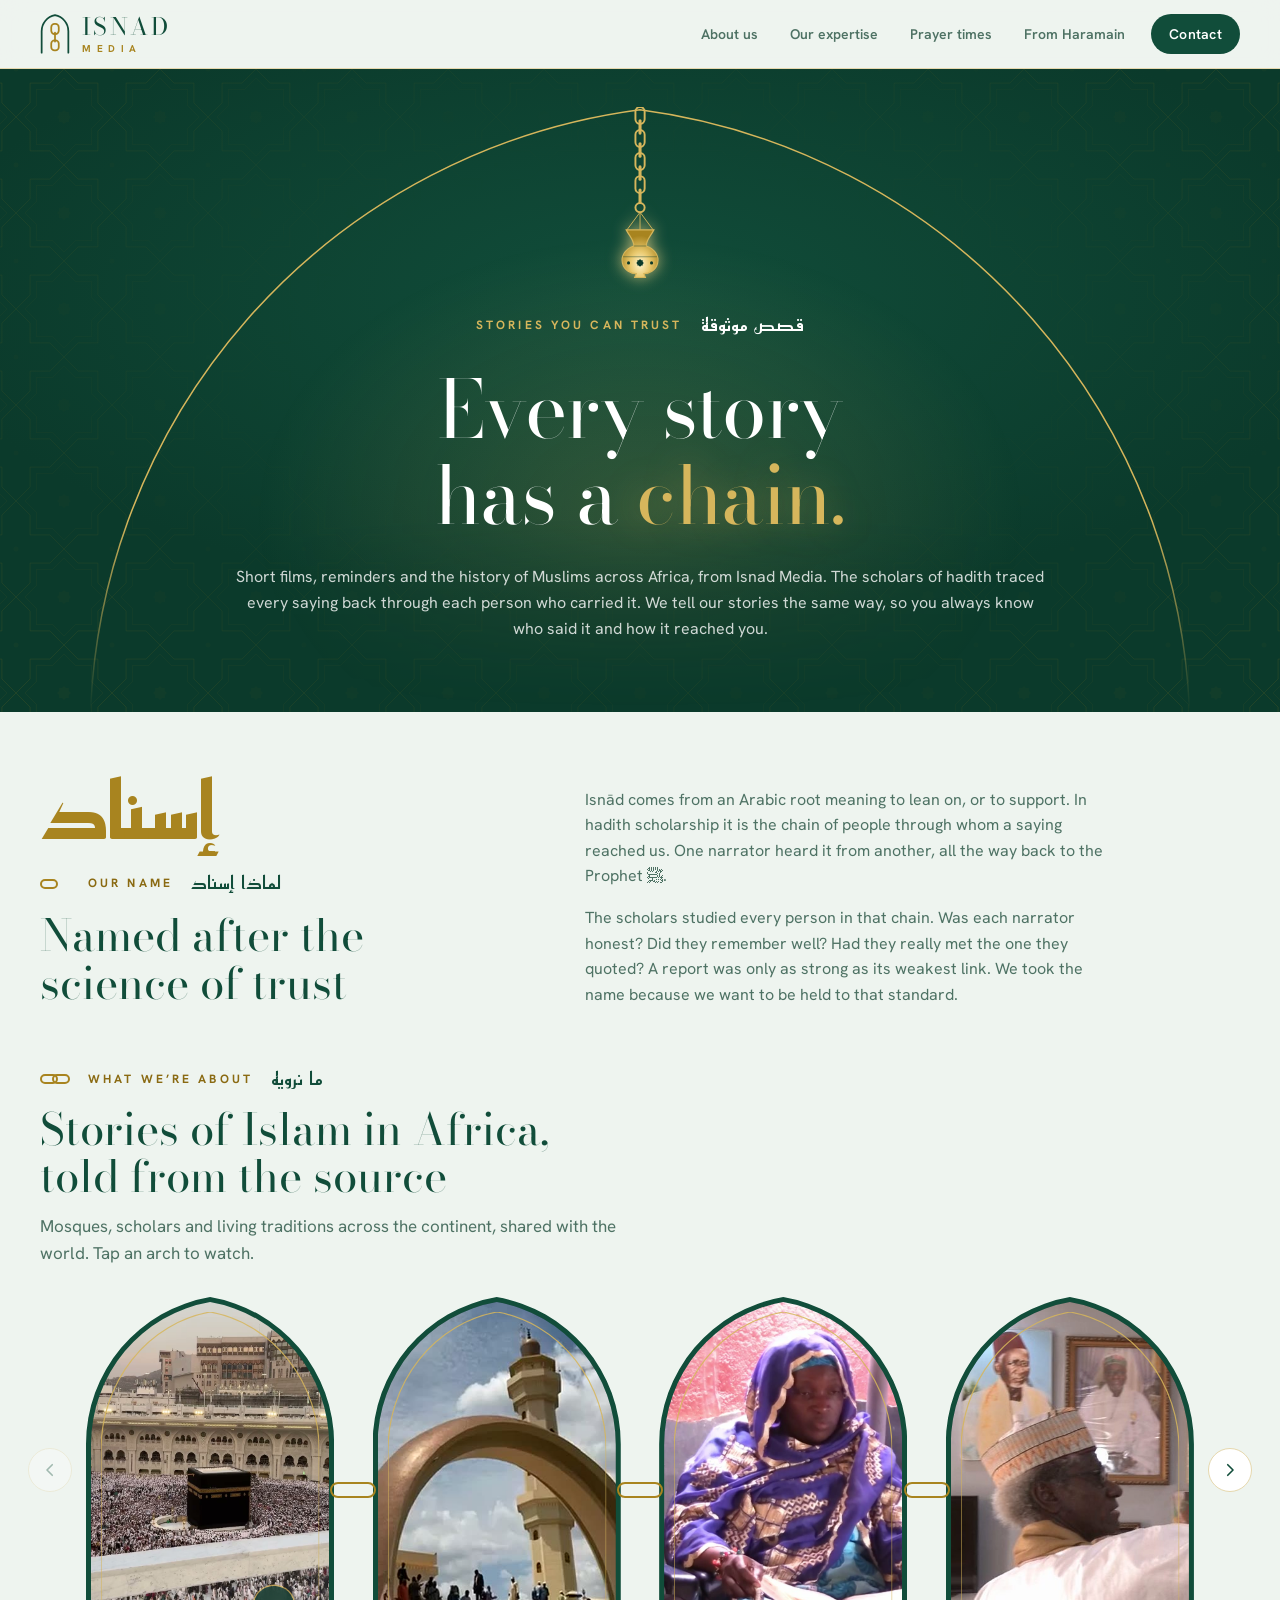
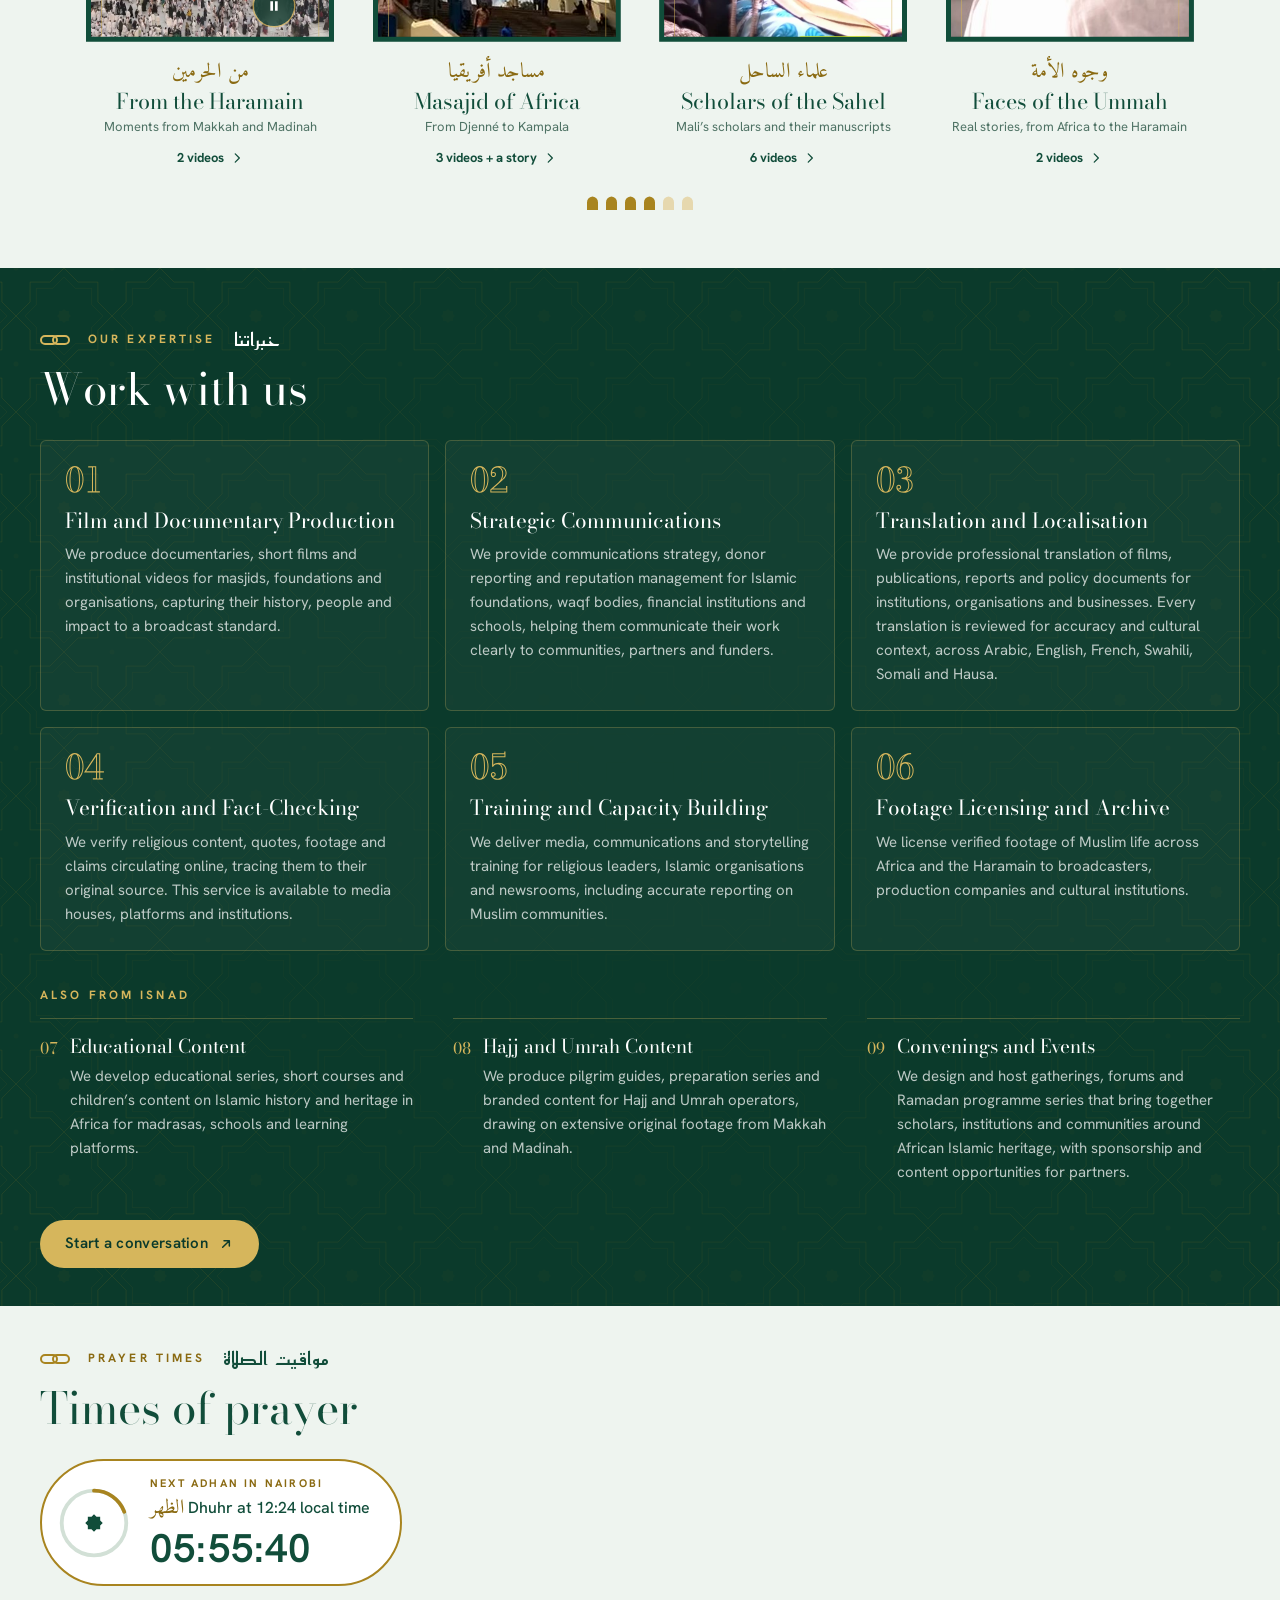
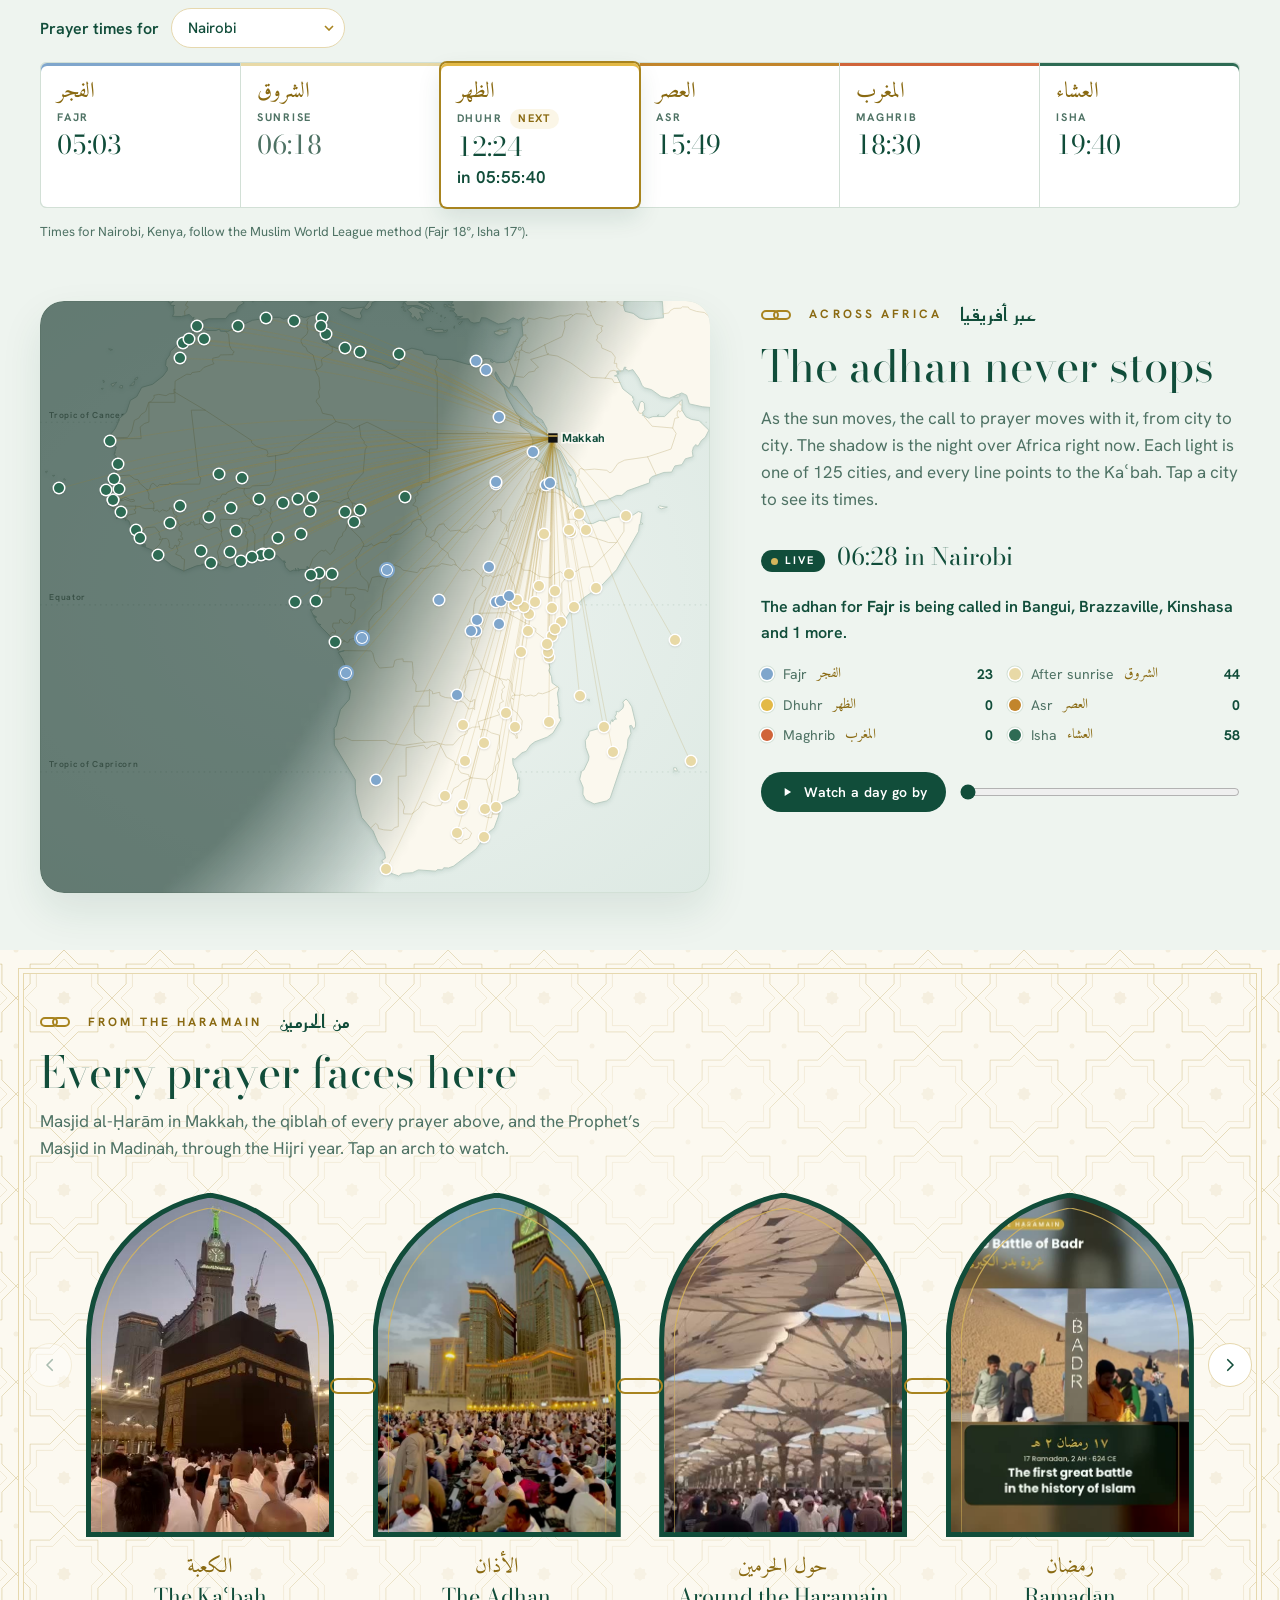
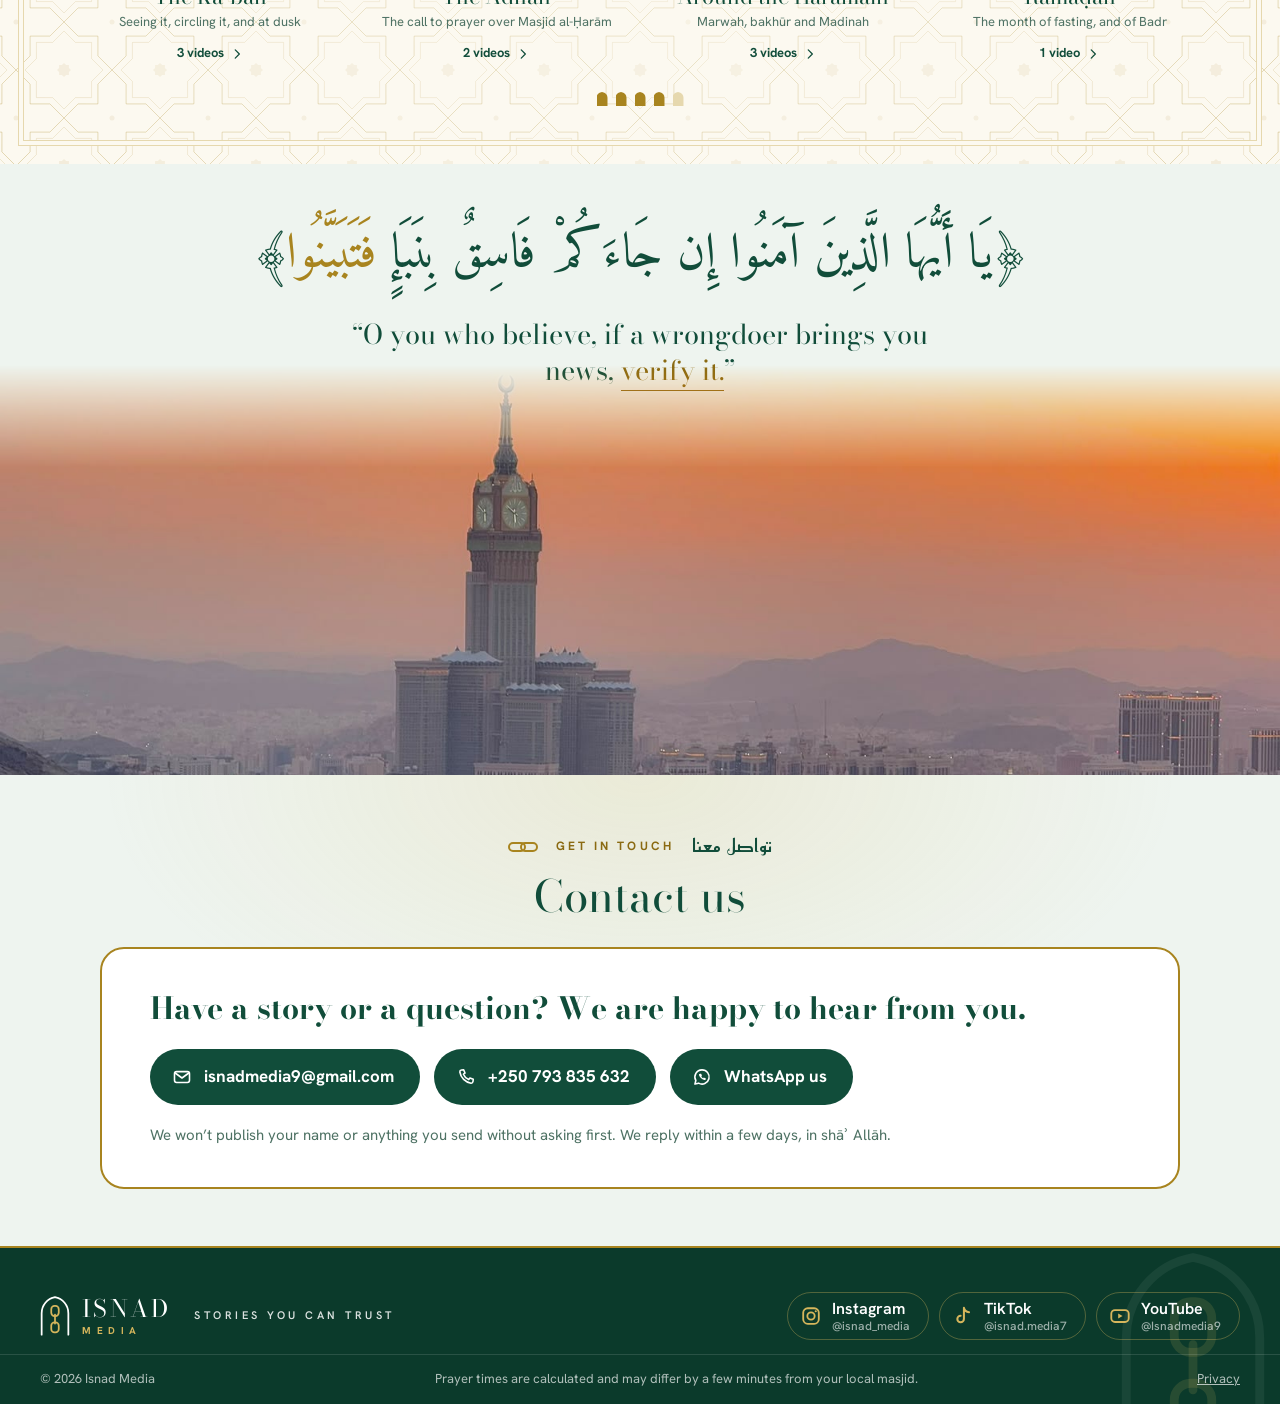
==== commit 9635eee5: "Replace the Ramaḍān film with The Battle of Badr Co-Authored-By: Claude Opus 5.5 <noreply@anthropic." ====
--- a/index.html
+++ b/index.html
@@ -775,7 +775,7 @@
         <li class="arcade__bay">
           <div class="arcade__frame">
             <div class="arcade__arch">
-              <span class="arcade__window"><img src="assets/haramain/films/martyrs-of-badr.jpg" width="848" height="480" loading="lazy" style="object-position: 30% 50%" alt="A marble plaque in a stone frame listing the names of the martyrs of Badr, under a verse of the Qurʾān."></span>
+              <span class="arcade__window"><img src="assets/haramain/films/battle-of-badr.jpg" width="480" height="848" loading="lazy" style="object-position: 50% 45%" alt="Visitors on the sand dune at Badr beside a tall marker carved with the word Badr."></span>
               <svg class="arcade__line" aria-hidden="true"><use href="#archLine"/></svg>
             </div>
           </div>
@@ -914,16 +914,16 @@
     <div class="shelf" id="shelf-h-ramadan" role="region" aria-label="Ramaḍān: videos" data-gallery hidden>
       <ul class="shelf__films">
         <li class="shelf__film" data-piece>
-          <button class="shelf__thumb" type="button" data-full="assets/haramain/films/martyrs-of-badr.mp4" data-preview="assets/haramain/films/previews/martyrs-of-badr.mp4?v=3" data-full-kind="film" data-full-poster="assets/haramain/films/martyrs-of-badr.jpg">
-            <img src="assets/haramain/films/martyrs-of-badr-sm.jpg" width="960" height="540" loading="lazy" alt="">
-            <span class="shelf__play" aria-hidden="true"><svg><use href="#i-play"/></svg></span>
-            <span class="shelf__len" aria-hidden="true">0:20</span>
-            <span class="shelf__progress" aria-hidden="true"><span></span></span>
-            <span class="sr-only">Watch Martyrs of the Battle of Badr, 0:20</span>
+          <button class="shelf__thumb" type="button" data-full="assets/haramain/films/battle-of-badr.mp4" data-preview="assets/haramain/films/previews/battle-of-badr.mp4" data-full-kind="film" data-full-poster="assets/haramain/films/battle-of-badr.jpg">
+            <img src="assets/haramain/films/battle-of-badr-sm.jpg" width="960" height="540" loading="lazy" alt="">
+            <span class="shelf__play" aria-hidden="true"><svg><use href="#i-play"/></svg></span>
+            <span class="shelf__len" aria-hidden="true">0:58</span>
+            <span class="shelf__progress" aria-hidden="true"><span></span></span>
+            <span class="sr-only">Watch The Battle of Badr, 0:58</span>
           </button>
           <p class="shelf__series"><span>Ramaḍān</span><span class="piece__ar" lang="ar" dir="rtl">رمضان</span></p>
-          <h4 class="piece__title">Martyrs of the Battle of Badr</h4>
-          <p class="piece__text">Badr was fought on 17 Ramaḍān, 2 AH. A plaque there names the fourteen Companions martyred in it, beneath Āl ʿImrān 3:123</p>
+          <h4 class="piece__title">The Battle of Badr</h4>
+          <p class="piece__text">Badr was fought on 17 Ramaḍān, 2 AH. The battlefield, Jabal al-Malāʾikah, and the plaque naming the fourteen Companions martyred there, with Sheikh Maher Al-Muaiqly reciting</p>
         </li>
       </ul>
     </div>
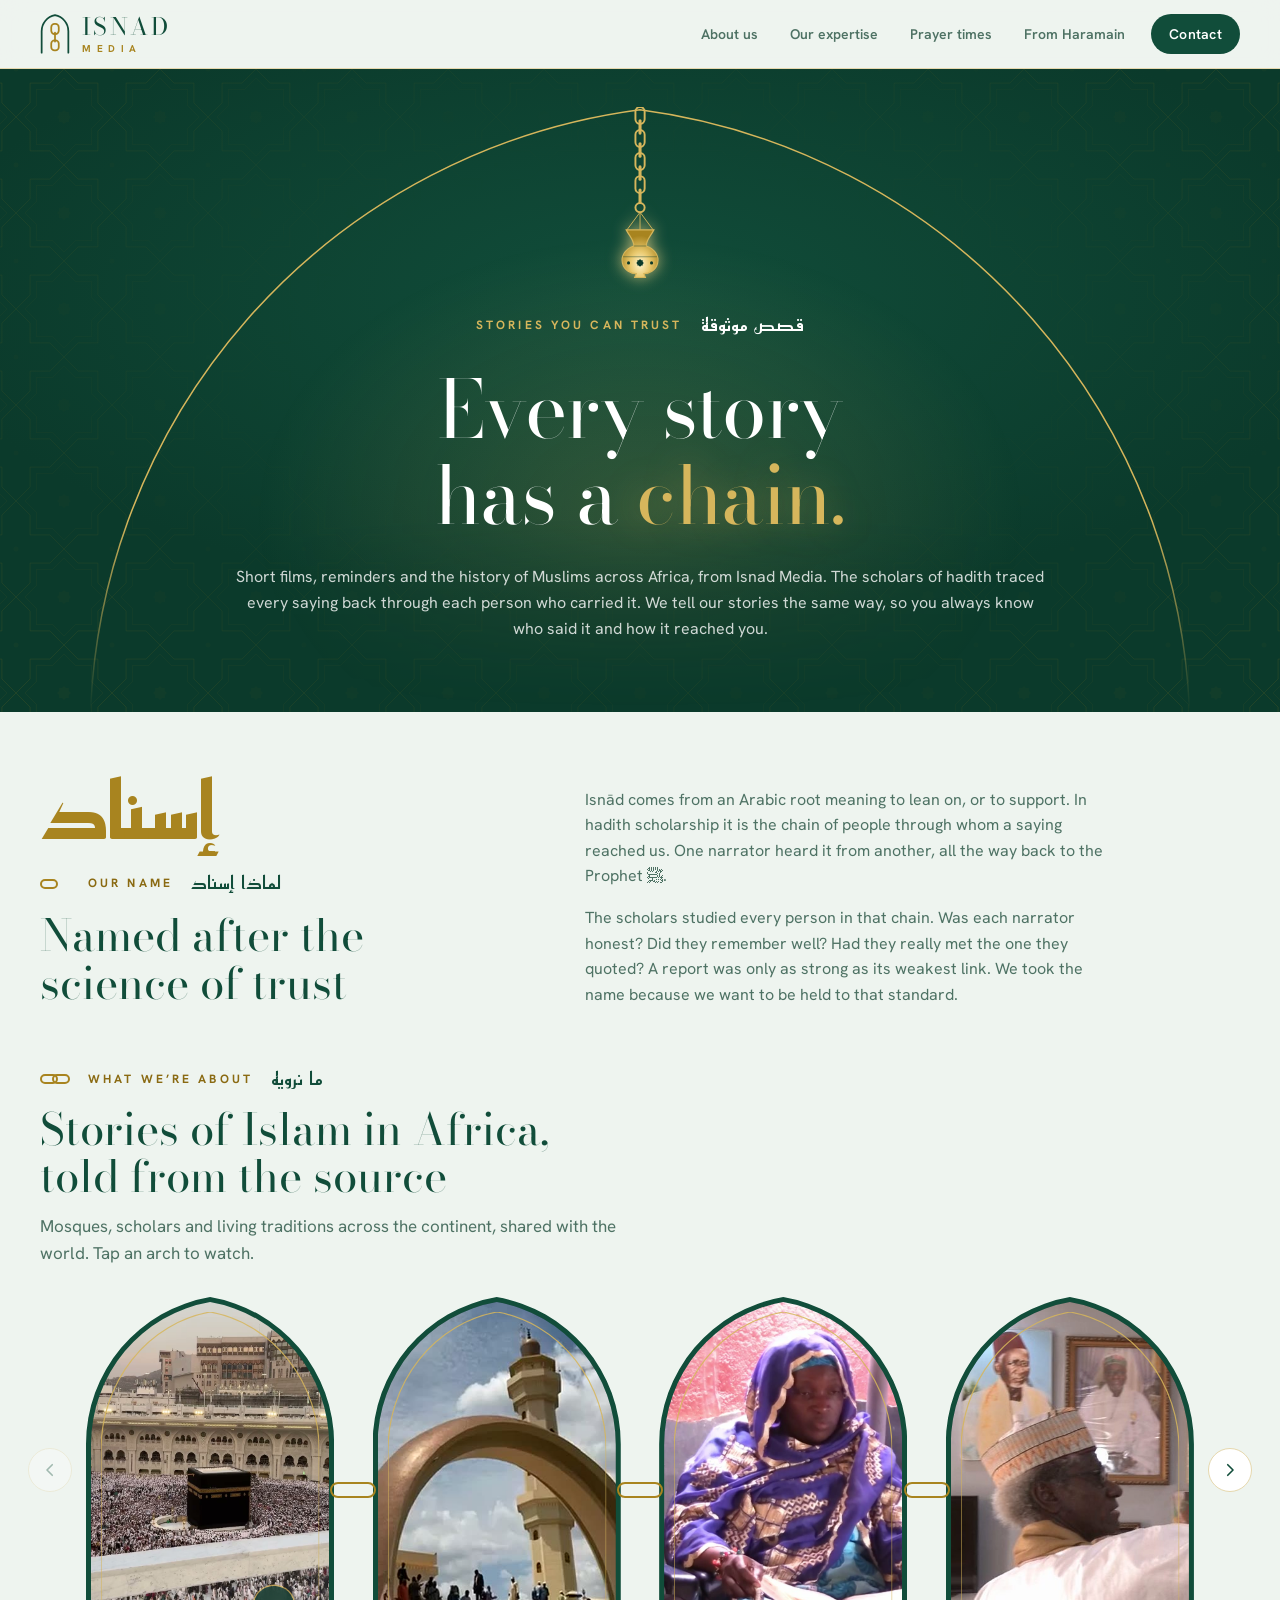
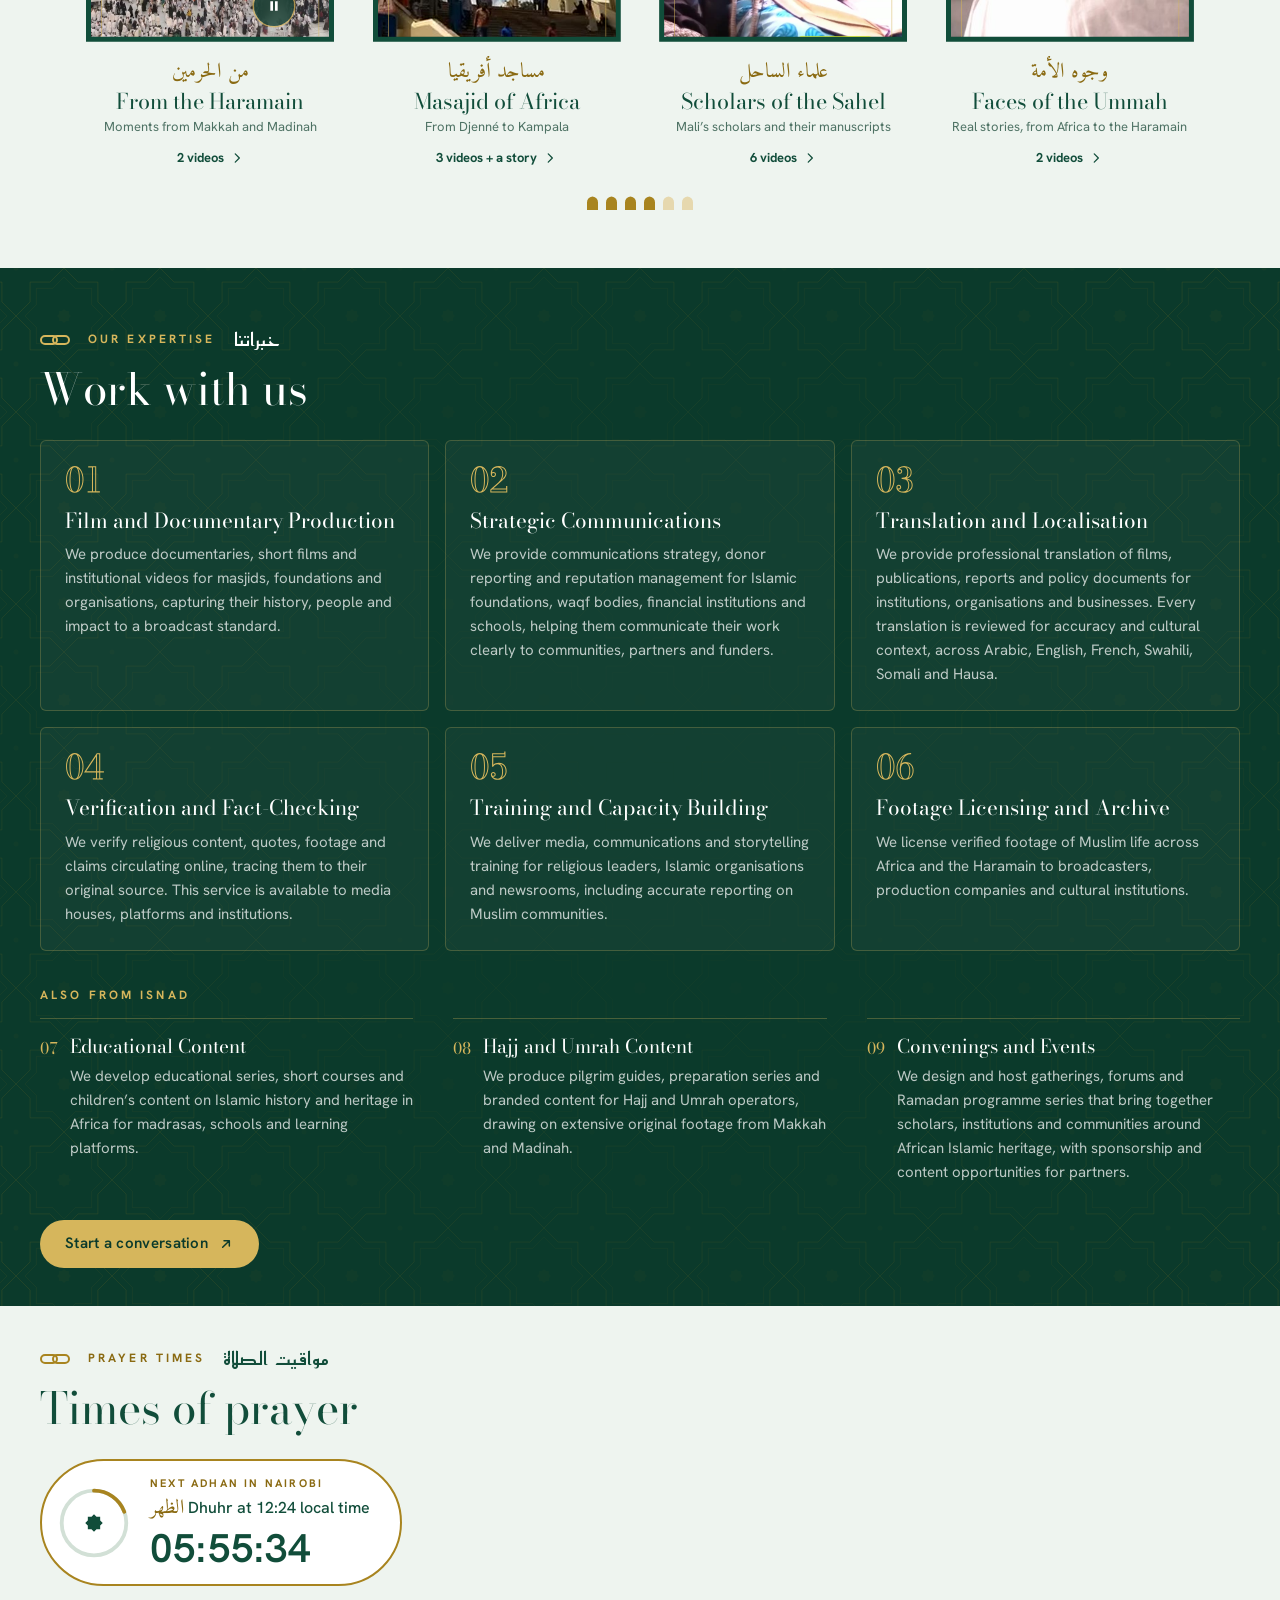
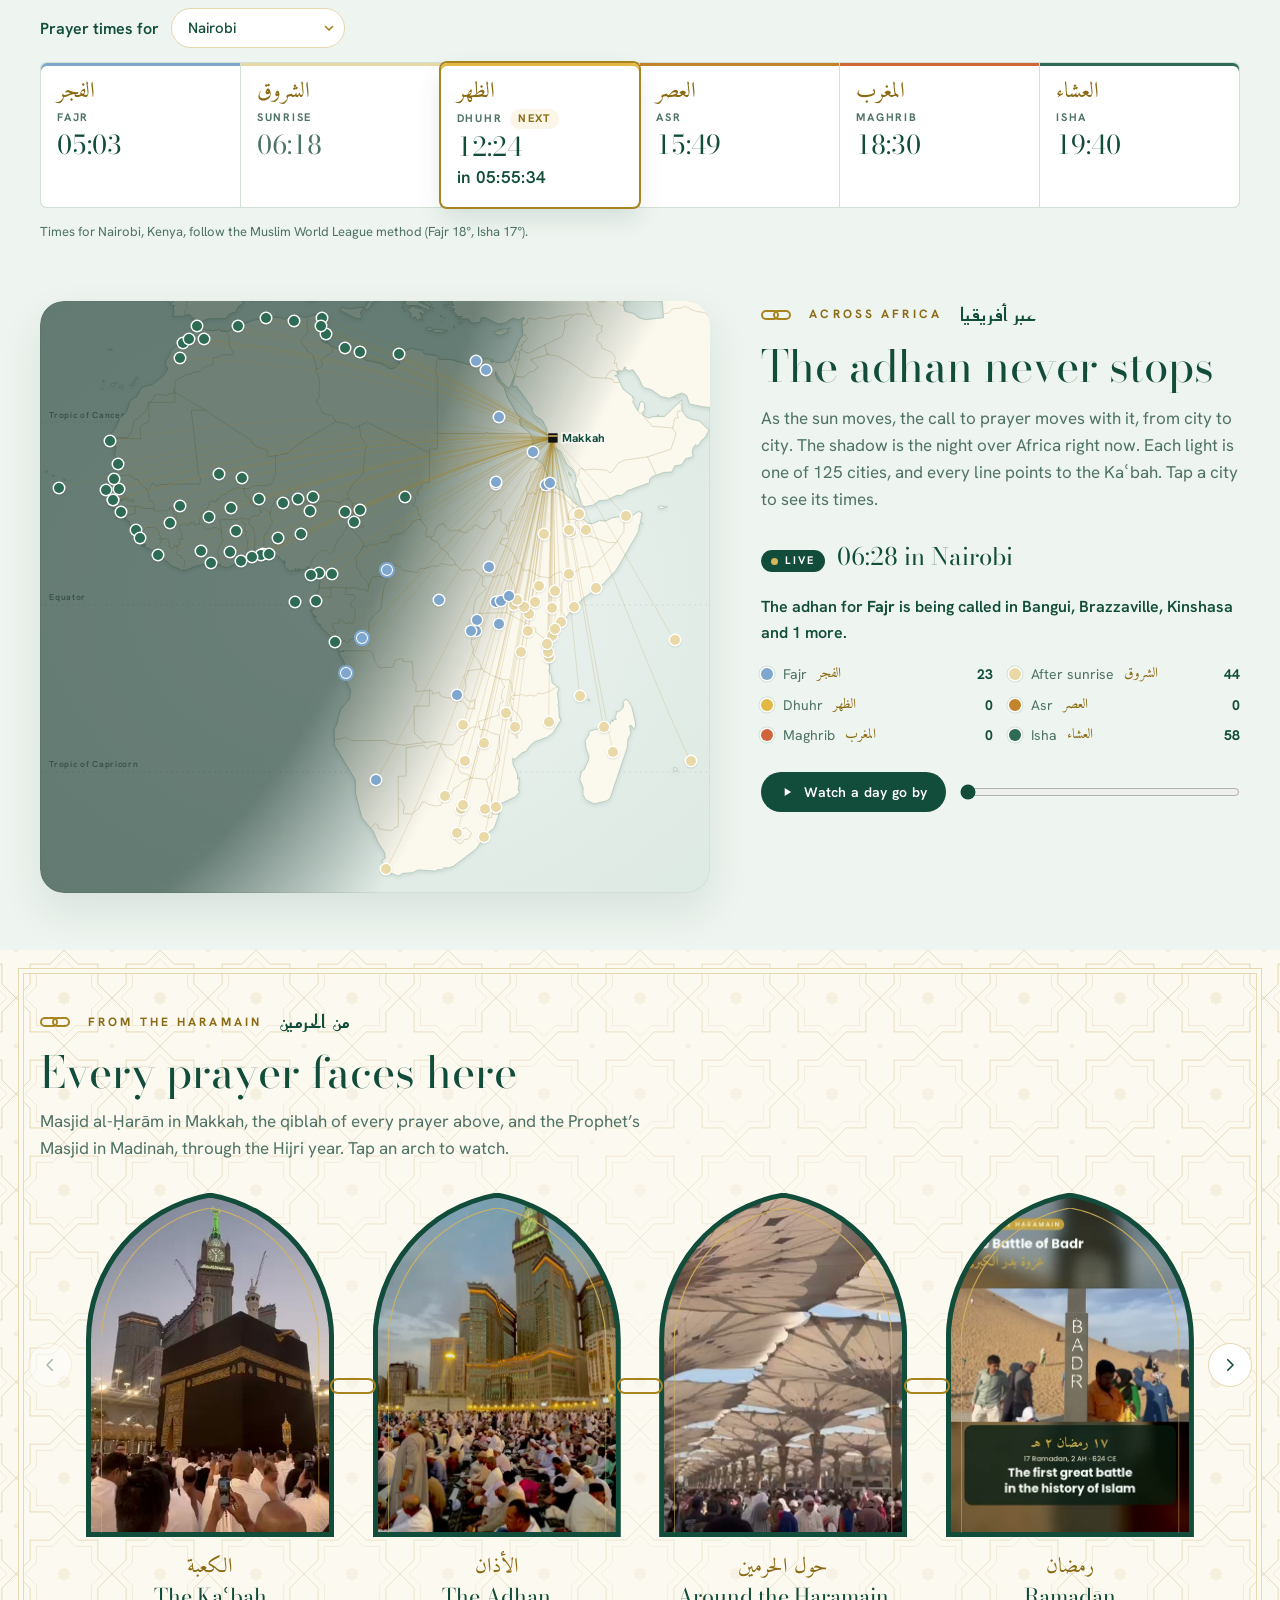
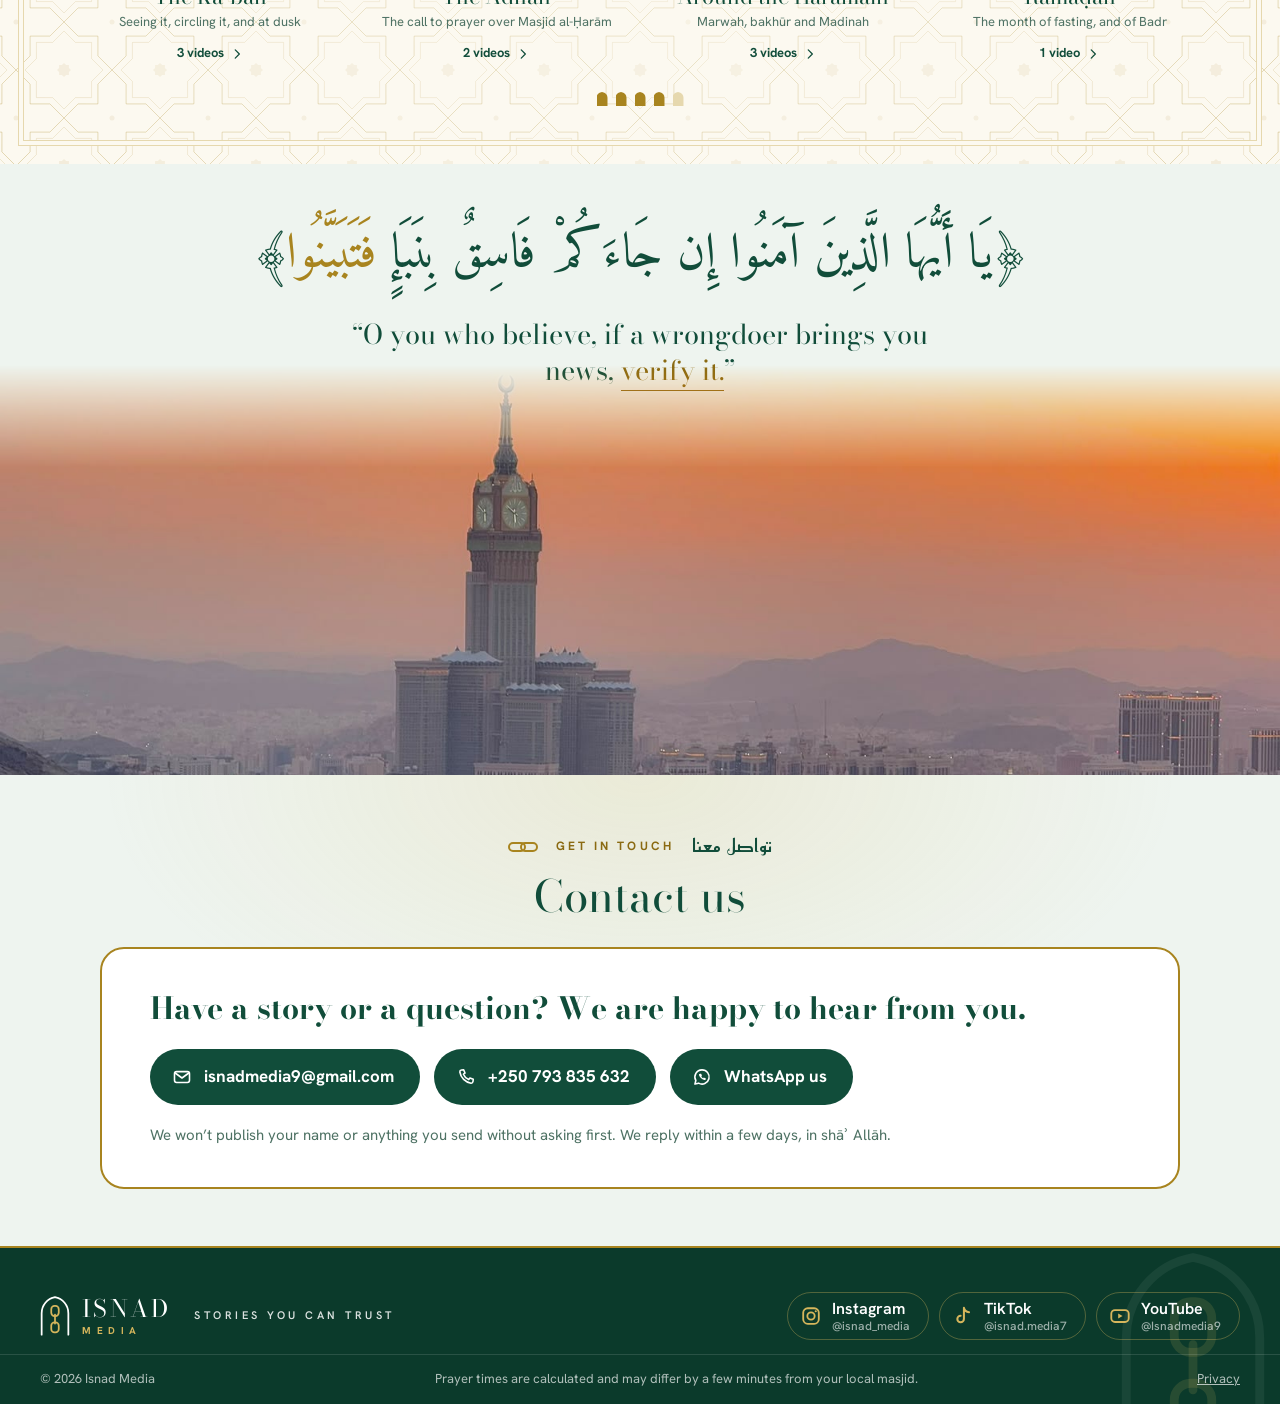
==== commit 6b67aa94: "Replace the second Adhan film with Do not despair of the mercy of Allah Co-Authored-By: Claude Opus " ====
--- a/index.html
+++ b/index.html
@@ -751,7 +751,7 @@
         <li class="arcade__bay">
           <div class="arcade__frame">
             <div class="arcade__arch">
-              <span class="arcade__window"><img src="assets/haramain/films/before-the-prayer.jpg" width="480" height="848" loading="lazy" style="object-position: 50% 30%" alt="Worshippers seated on their mats in the courtyard below the Makkah Clock Tower."></span>
+              <span class="arcade__window"><img src="assets/haramain/films/adhan-arch.jpg" width="480" height="848" loading="lazy" style="object-position: 50% 30%" alt="Worshippers seated on their mats in the courtyard below the Makkah Clock Tower."></span>
               <svg class="arcade__line" aria-hidden="true"><use href="#archLine"/></svg>
             </div>
           </div>
@@ -858,16 +858,16 @@
           <p class="piece__text">The call to prayer rings out over the Haram, heard from an arch on its upper floor above the Kaʿbah</p>
         </li>
         <li class="shelf__film" data-piece>
-          <button class="shelf__thumb" type="button" data-full="assets/haramain/films/before-the-prayer.mp4" data-preview="assets/haramain/films/previews/before-the-prayer.mp4?v=3" data-full-kind="film" data-full-poster="assets/haramain/films/before-the-prayer.jpg">
-            <img src="assets/haramain/films/before-the-prayer-sm.jpg" width="960" height="540" loading="lazy" alt="">
-            <span class="shelf__play" aria-hidden="true"><svg><use href="#i-play"/></svg></span>
-            <span class="shelf__len" aria-hidden="true">0:23</span>
-            <span class="shelf__progress" aria-hidden="true"><span></span></span>
-            <span class="sr-only">Watch Adhan in Makkah, 0:23</span>
+          <button class="shelf__thumb" type="button" data-full="assets/haramain/films/do-not-despair.mp4" data-preview="assets/haramain/films/previews/do-not-despair.mp4" data-full-kind="film" data-full-poster="assets/haramain/films/do-not-despair.jpg">
+            <img src="assets/haramain/films/do-not-despair-sm.jpg" width="960" height="540" loading="lazy" alt="">
+            <span class="shelf__play" aria-hidden="true"><svg><use href="#i-play"/></svg></span>
+            <span class="shelf__len" aria-hidden="true">1:04</span>
+            <span class="shelf__progress" aria-hidden="true"><span></span></span>
+            <span class="sr-only">Watch Do not despair of the mercy of Allah, 1:04</span>
           </button>
           <p class="shelf__series"><span>The Adhan</span><span class="piece__ar" lang="ar" dir="rtl">الأذان</span></p>
-          <h4 class="piece__title">Adhan in Makkah</h4>
-          <p class="piece__text">The adhan sounds over the courtyard beneath the Clock Tower as worshippers settle for the prayer</p>
+          <h4 class="piece__title">Do not despair of the mercy of Allah</h4>
+          <p class="piece__text">One āyah, Az-Zumar 39:53, recited by Sheikh Yasser Al-Dosari, imam of Masjid al-Ḥarām, over the courtyard beneath the Clock Tower and the Kaʿbah</p>
         </li>
       </ul>
     </div>
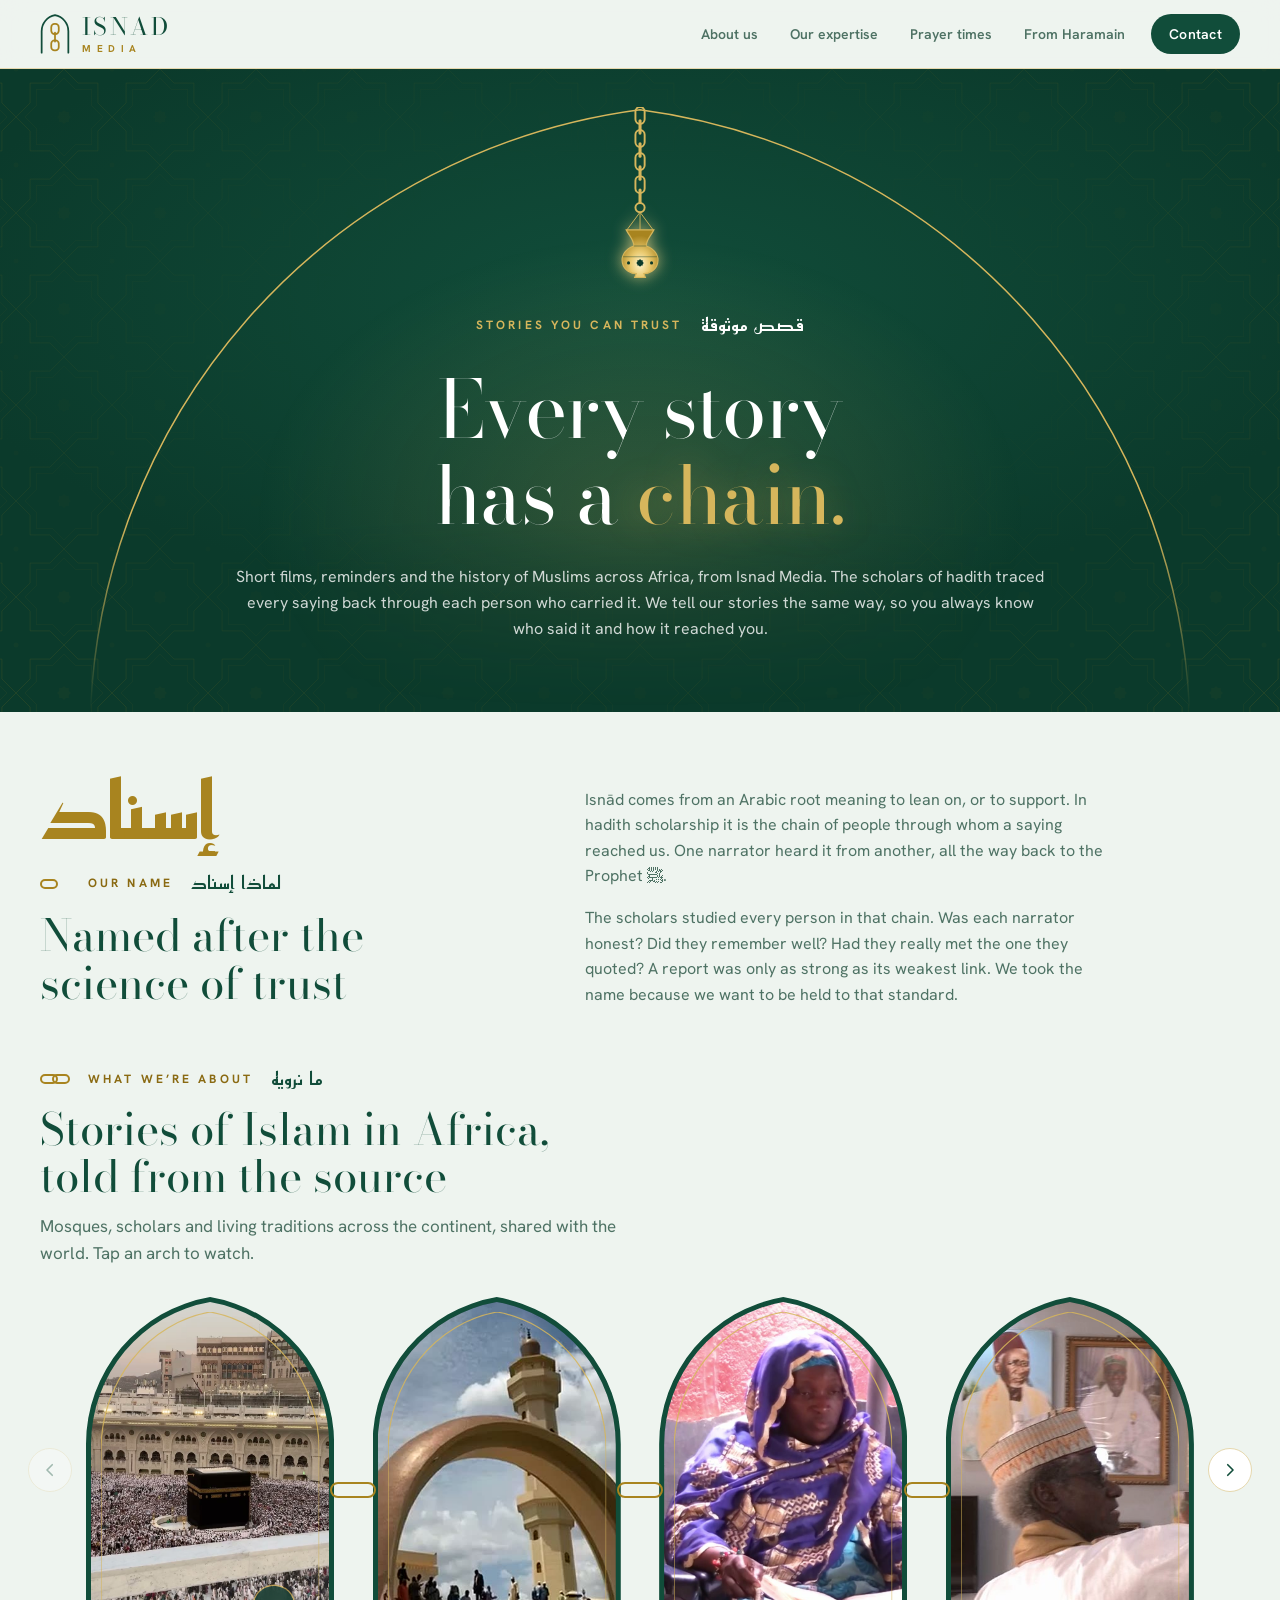
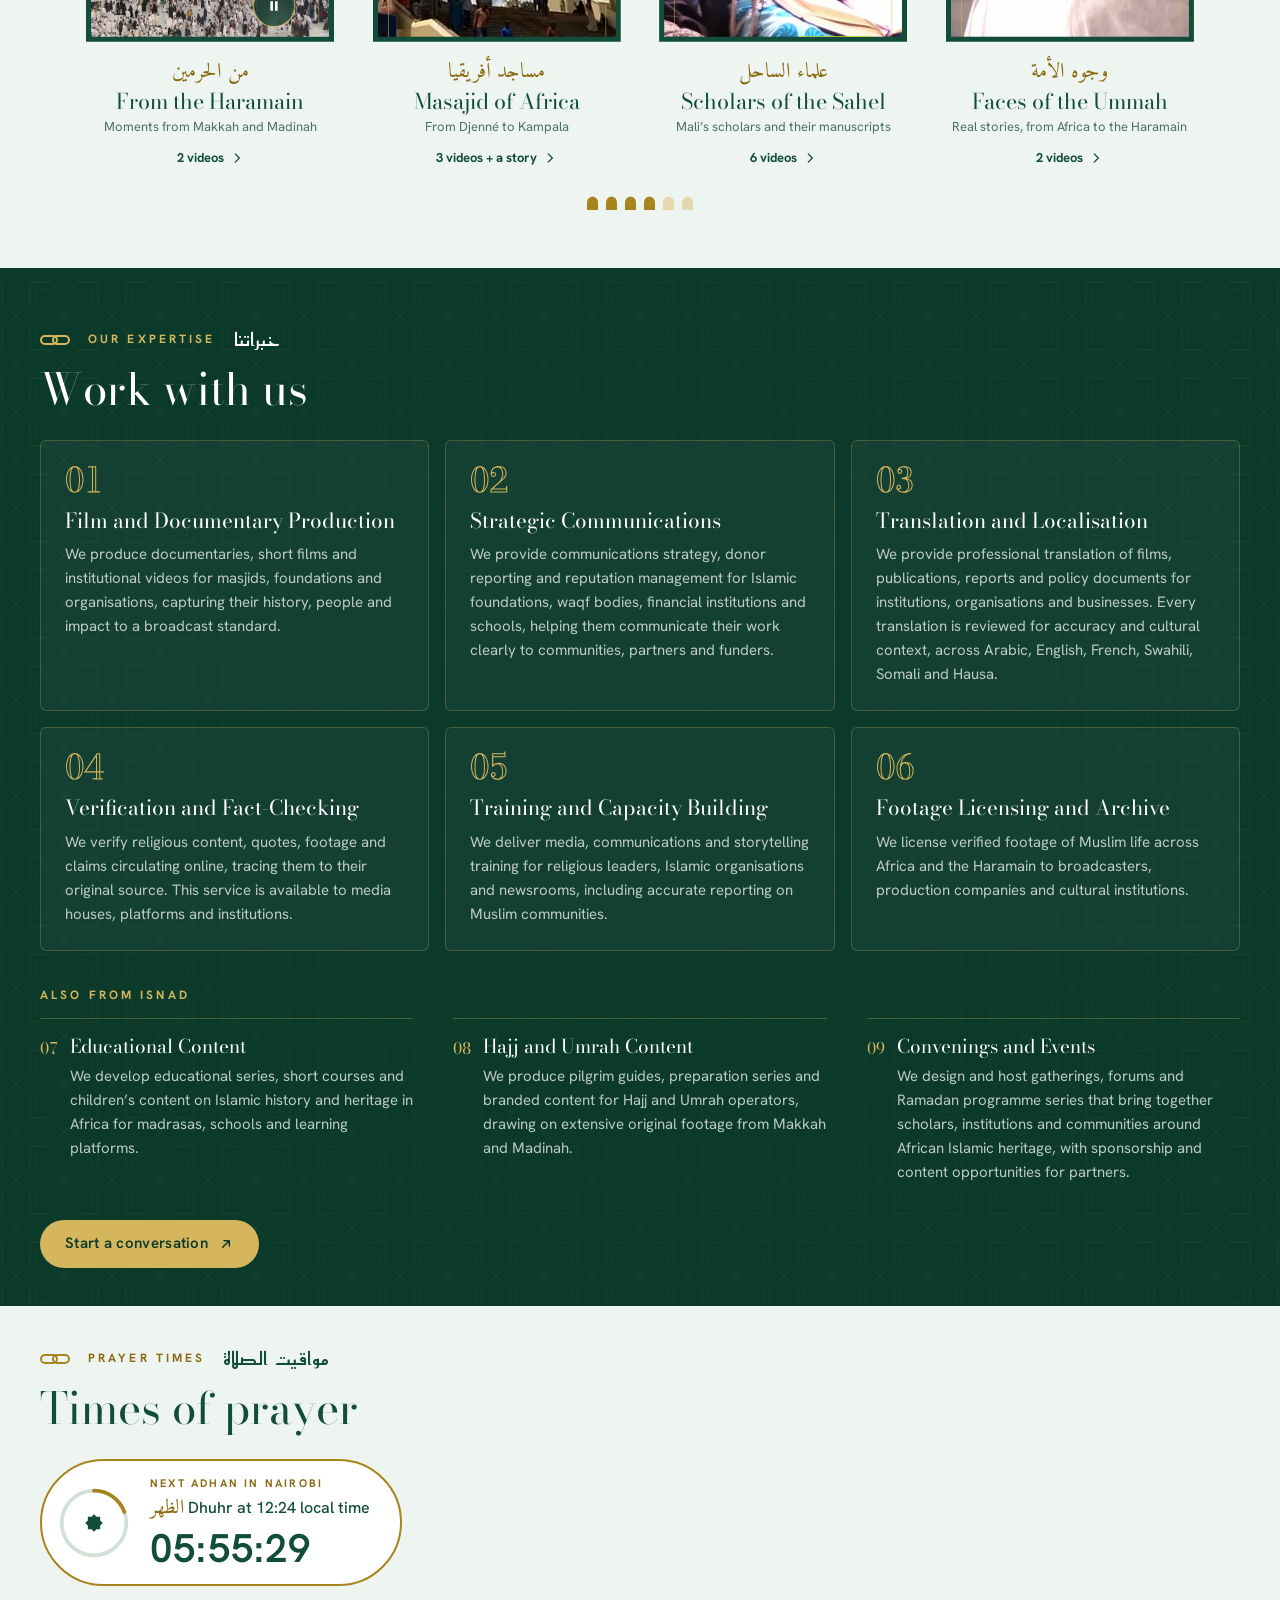
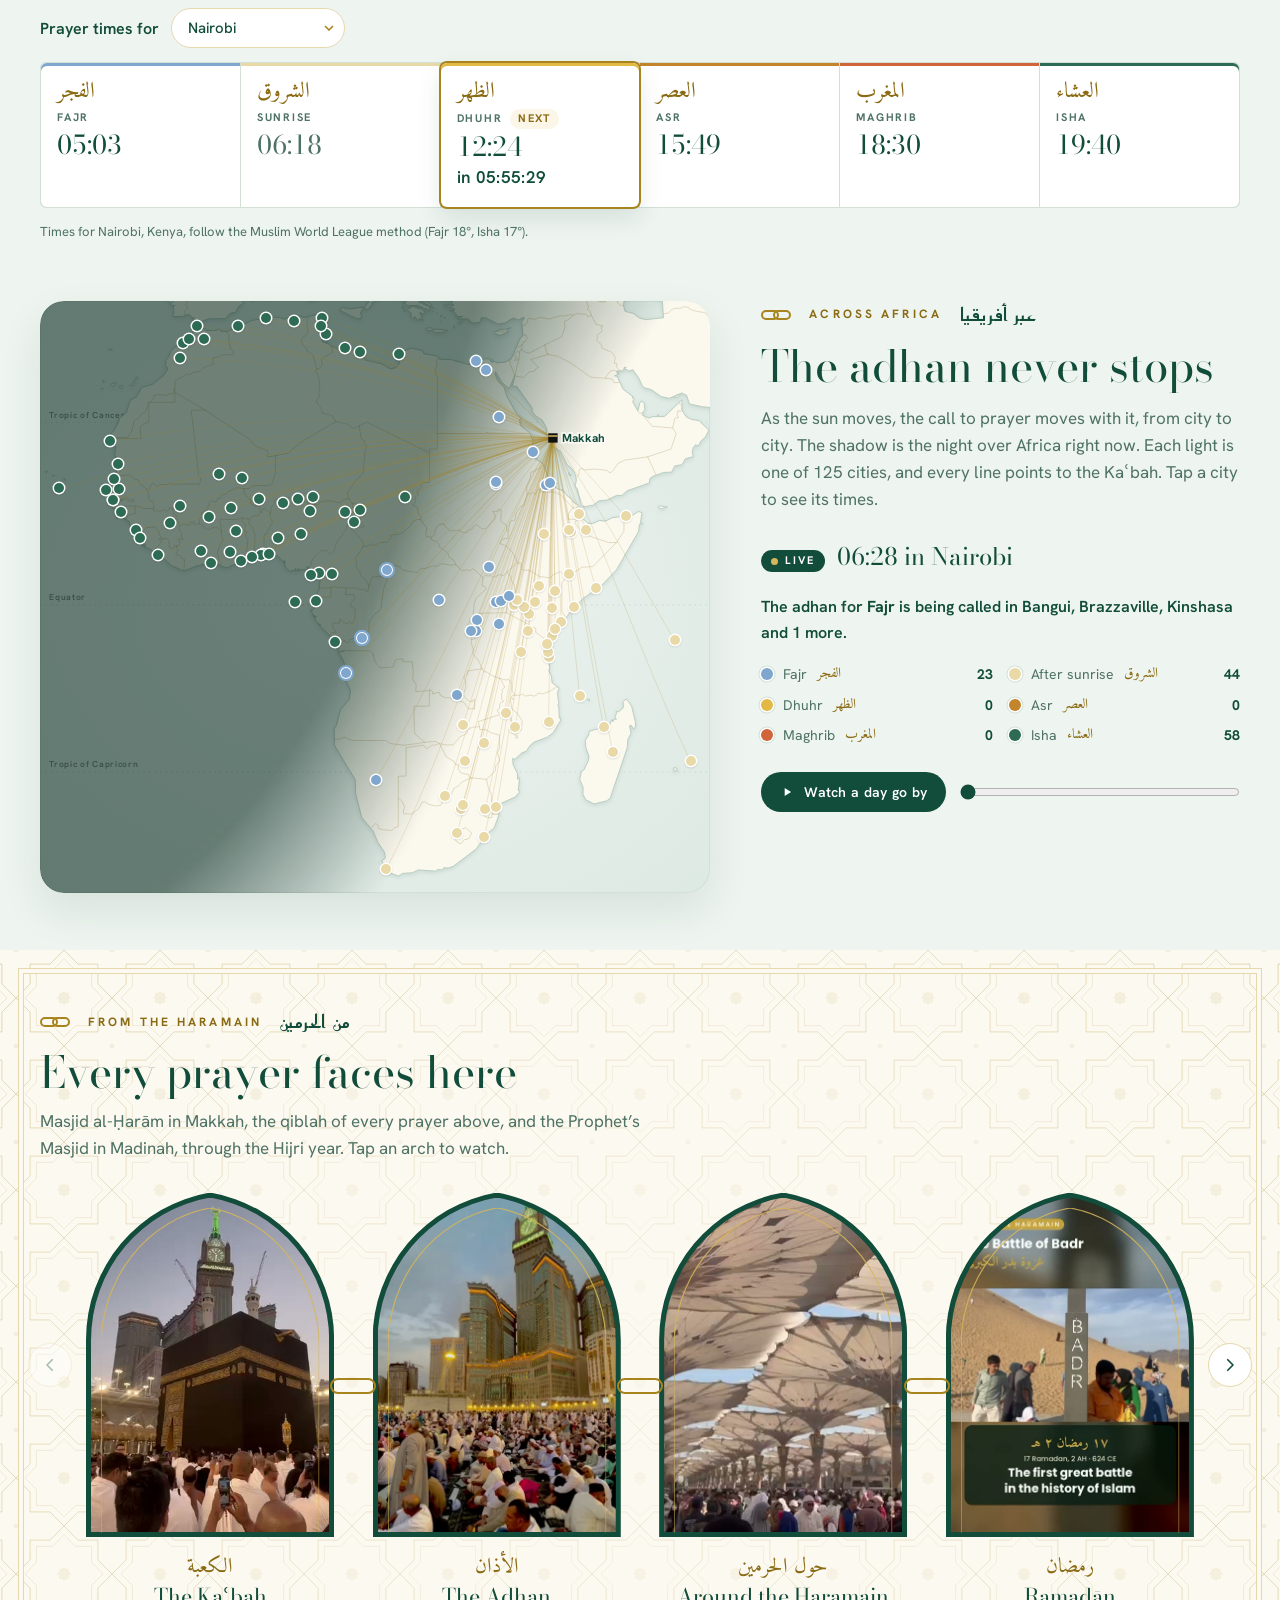
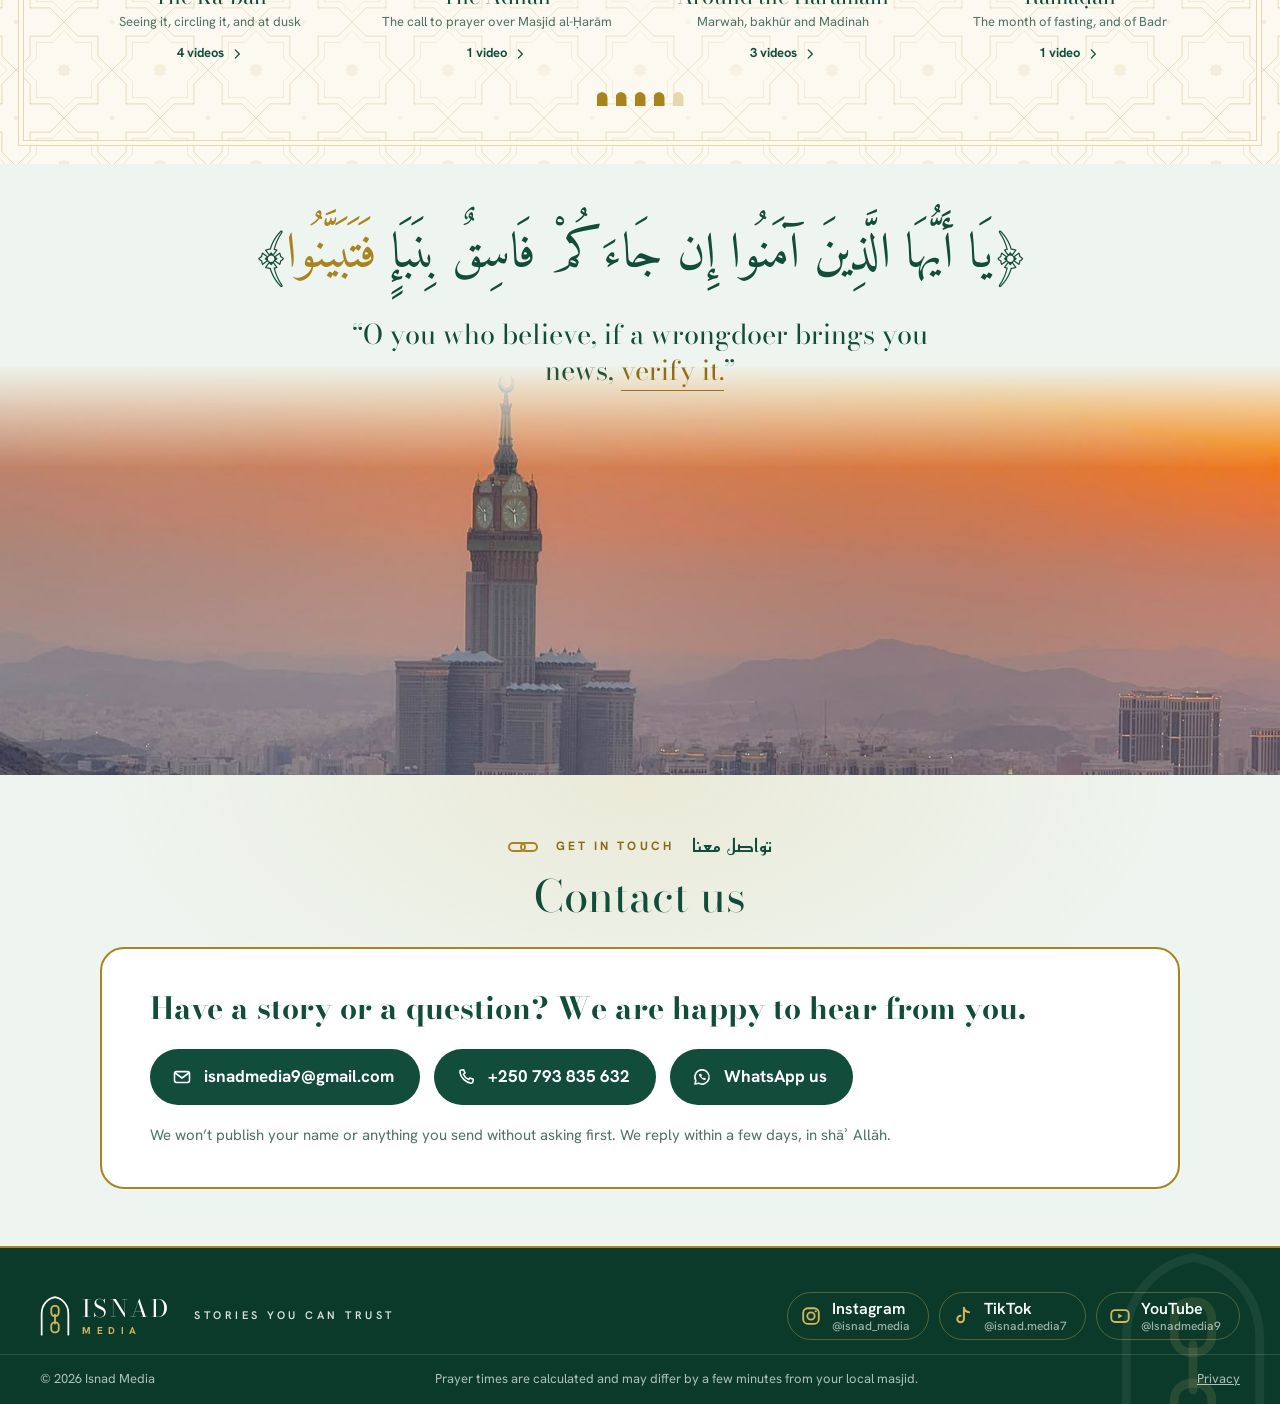
==== commit 1cfc589f: "Move Do not despair of the mercy of Allah to The Kaʿbah Co-Authored-By: Claude Opus 5.5 <noreply@ant" ====
--- a/index.html
+++ b/index.html
@@ -746,7 +746,7 @@
           <p class="piece__ar" lang="ar" dir="rtl">الكعبة</p>
           <h3 class="piece__title"><button class="strip__btn" type="button" aria-expanded="false" aria-controls="shelf-h-kaaba" data-shelf>The Kaʿbah</button></h3>
           <p class="piece__text">Seeing it, circling it, and at dusk</p>
-          <p class="strip__more" aria-hidden="true"><span class="strip__count">3 videos</span><svg><use href="#i-next"/></svg></p>
+          <p class="strip__more" aria-hidden="true"><span class="strip__count">4 videos</span><svg><use href="#i-next"/></svg></p>
         </li>
         <li class="arcade__bay">
           <div class="arcade__frame">
@@ -758,7 +758,7 @@
           <p class="piece__ar" lang="ar" dir="rtl">الأذان</p>
           <h3 class="piece__title"><button class="strip__btn" type="button" aria-expanded="false" aria-controls="shelf-h-adhan" data-shelf>The Adhan</button></h3>
           <p class="piece__text">The call to prayer over Masjid al-Ḥarām</p>
-          <p class="strip__more" aria-hidden="true"><span class="strip__count">2 videos</span><svg><use href="#i-next"/></svg></p>
+          <p class="strip__more" aria-hidden="true"><span class="strip__count">1 video</span><svg><use href="#i-next"/></svg></p>
         </li>
         <li class="arcade__bay">
           <div class="arcade__frame">
@@ -841,6 +841,18 @@
           <h4 class="piece__title">The Kaʿbah at dusk</h4>
           <p class="piece__text">As the light fades, the Maṭāf fills with pilgrims in white beneath the lit Clock Tower</p>
         </li>
+        <li class="shelf__film" data-piece>
+          <button class="shelf__thumb" type="button" data-full="assets/haramain/films/do-not-despair.mp4" data-preview="assets/haramain/films/previews/do-not-despair.mp4" data-full-kind="film" data-full-poster="assets/haramain/films/do-not-despair.jpg">
+            <img src="assets/haramain/films/do-not-despair-sm.jpg" width="960" height="540" loading="lazy" alt="">
+            <span class="shelf__play" aria-hidden="true"><svg><use href="#i-play"/></svg></span>
+            <span class="shelf__len" aria-hidden="true">1:04</span>
+            <span class="shelf__progress" aria-hidden="true"><span></span></span>
+            <span class="sr-only">Watch Do not despair of the mercy of Allah, 1:04</span>
+          </button>
+          <p class="shelf__series"><span>The Kaʿbah</span><span class="piece__ar" lang="ar" dir="rtl">الكعبة</span></p>
+          <h4 class="piece__title">Do not despair of the mercy of Allah</h4>
+          <p class="piece__text">One āyah, Az-Zumar 39:53, recited by Sheikh Yasser Al-Dosari, imam of Masjid al-Ḥarām, over the courtyard beneath the Clock Tower and the Kaʿbah</p>
+        </li>
       </ul>
     </div>
     <div class="shelf" id="shelf-h-adhan" role="region" aria-label="The Adhan: videos" data-gallery hidden>
@@ -856,18 +868,6 @@
           <p class="shelf__series"><span>The Adhan</span><span class="piece__ar" lang="ar" dir="rtl">الأذان</span></p>
           <h4 class="piece__title">Adhan in Makkah</h4>
           <p class="piece__text">The call to prayer rings out over the Haram, heard from an arch on its upper floor above the Kaʿbah</p>
-        </li>
-        <li class="shelf__film" data-piece>
-          <button class="shelf__thumb" type="button" data-full="assets/haramain/films/do-not-despair.mp4" data-preview="assets/haramain/films/previews/do-not-despair.mp4" data-full-kind="film" data-full-poster="assets/haramain/films/do-not-despair.jpg">
-            <img src="assets/haramain/films/do-not-despair-sm.jpg" width="960" height="540" loading="lazy" alt="">
-            <span class="shelf__play" aria-hidden="true"><svg><use href="#i-play"/></svg></span>
-            <span class="shelf__len" aria-hidden="true">1:04</span>
-            <span class="shelf__progress" aria-hidden="true"><span></span></span>
-            <span class="sr-only">Watch Do not despair of the mercy of Allah, 1:04</span>
-          </button>
-          <p class="shelf__series"><span>The Adhan</span><span class="piece__ar" lang="ar" dir="rtl">الأذان</span></p>
-          <h4 class="piece__title">Do not despair of the mercy of Allah</h4>
-          <p class="piece__text">One āyah, Az-Zumar 39:53, recited by Sheikh Yasser Al-Dosari, imam of Masjid al-Ḥarām, over the courtyard beneath the Clock Tower and the Kaʿbah</p>
         </li>
       </ul>
     </div>
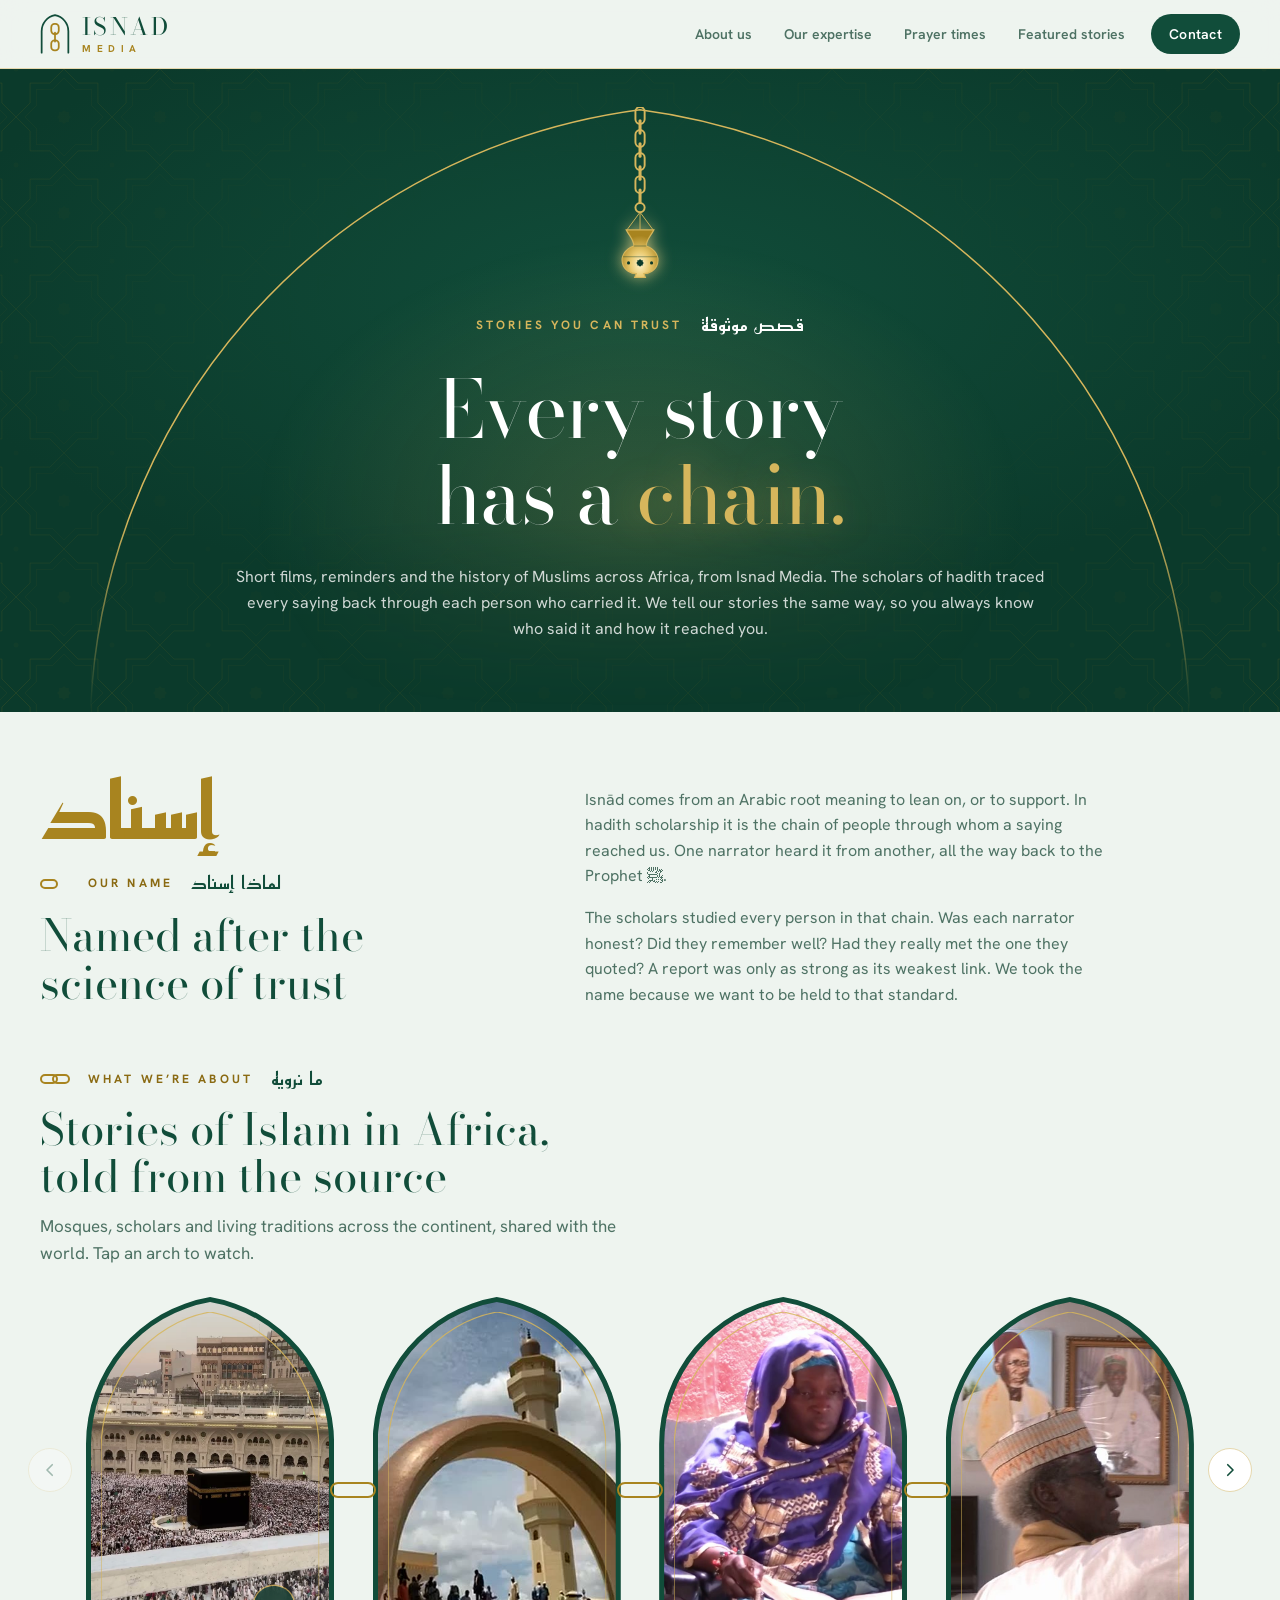
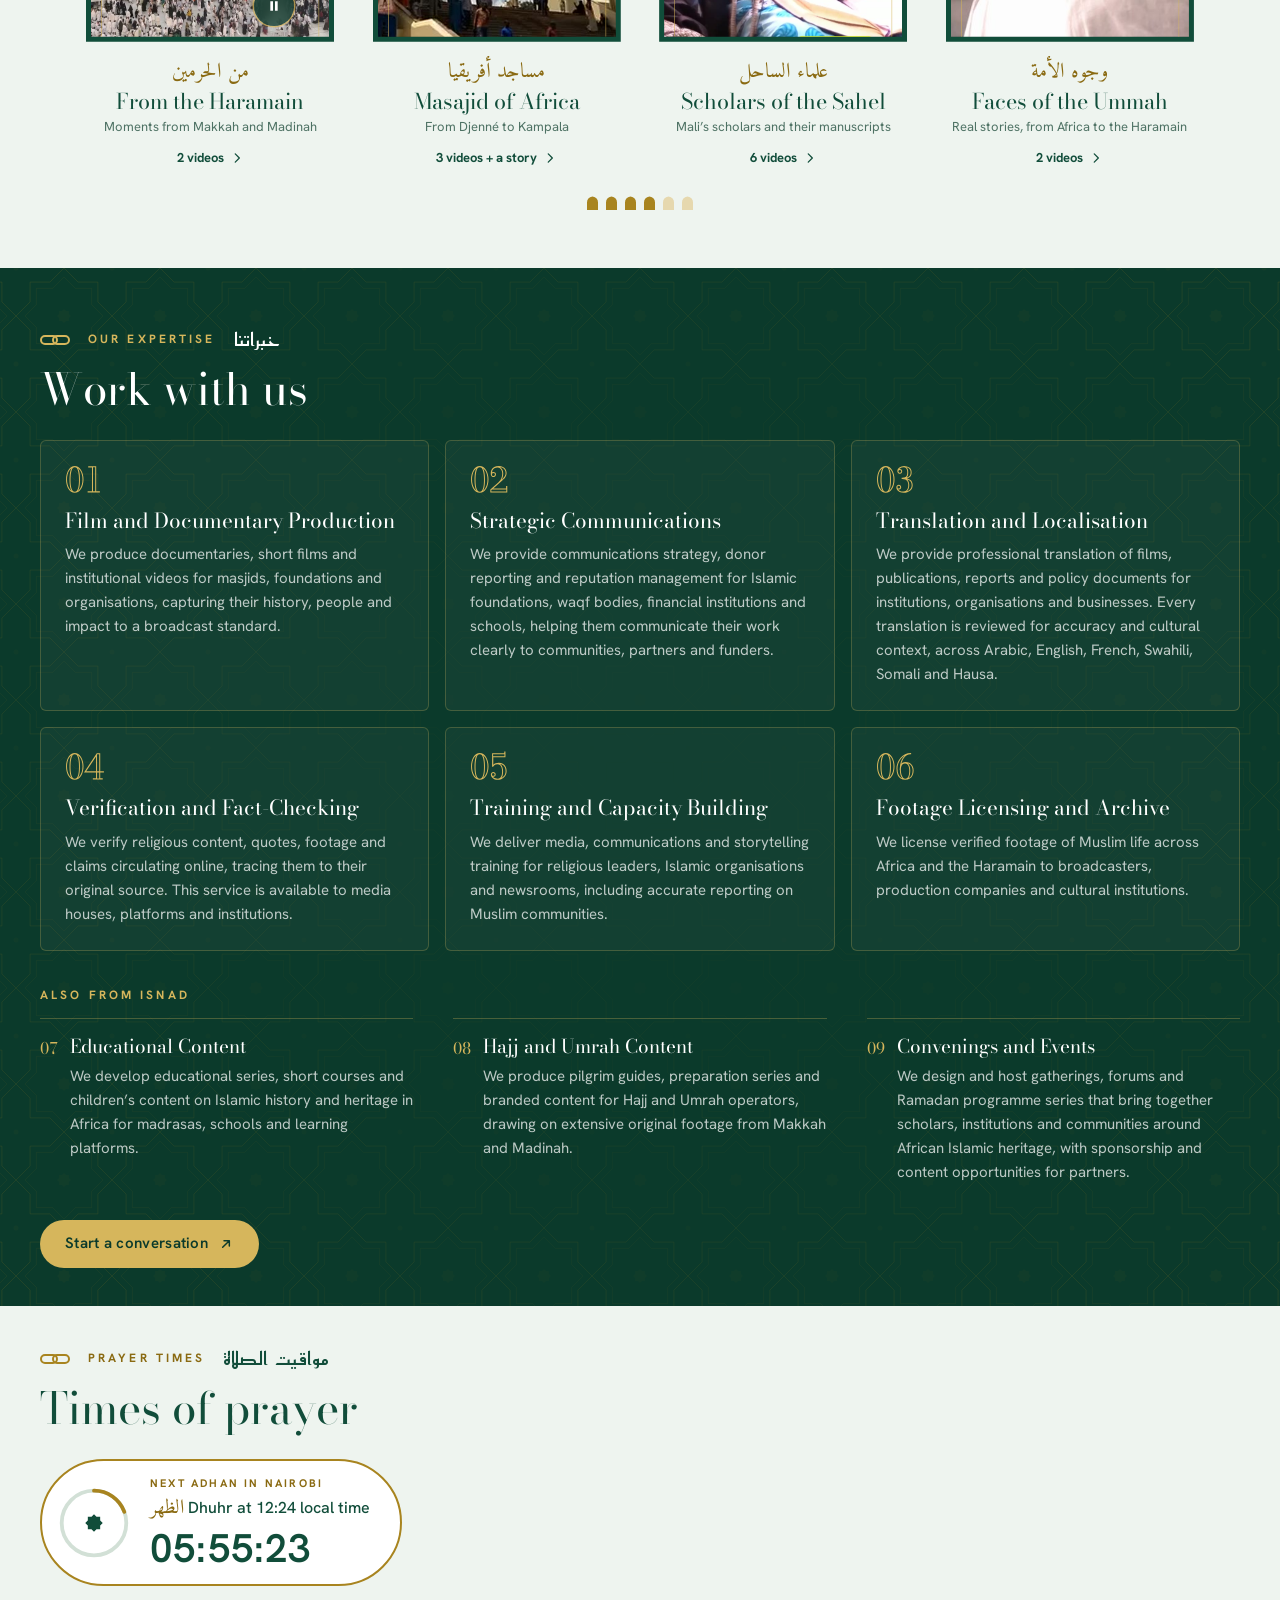
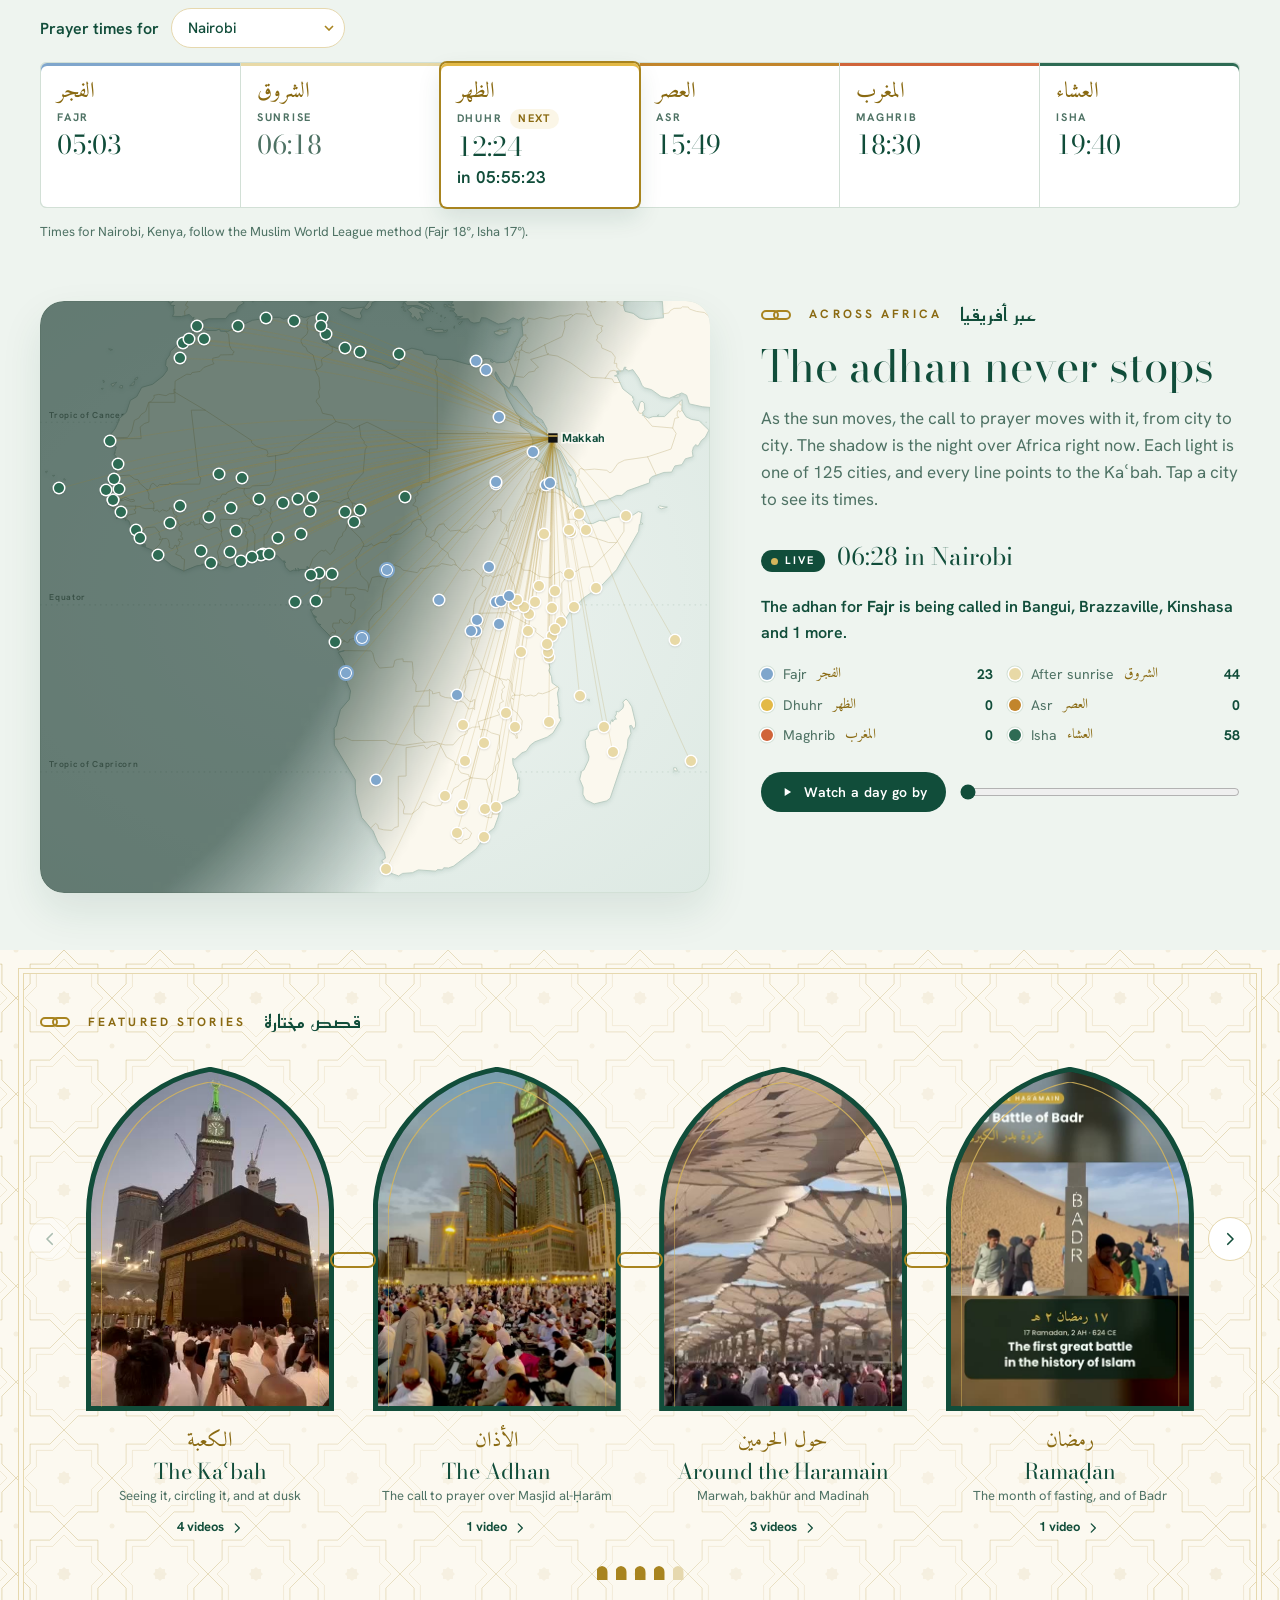
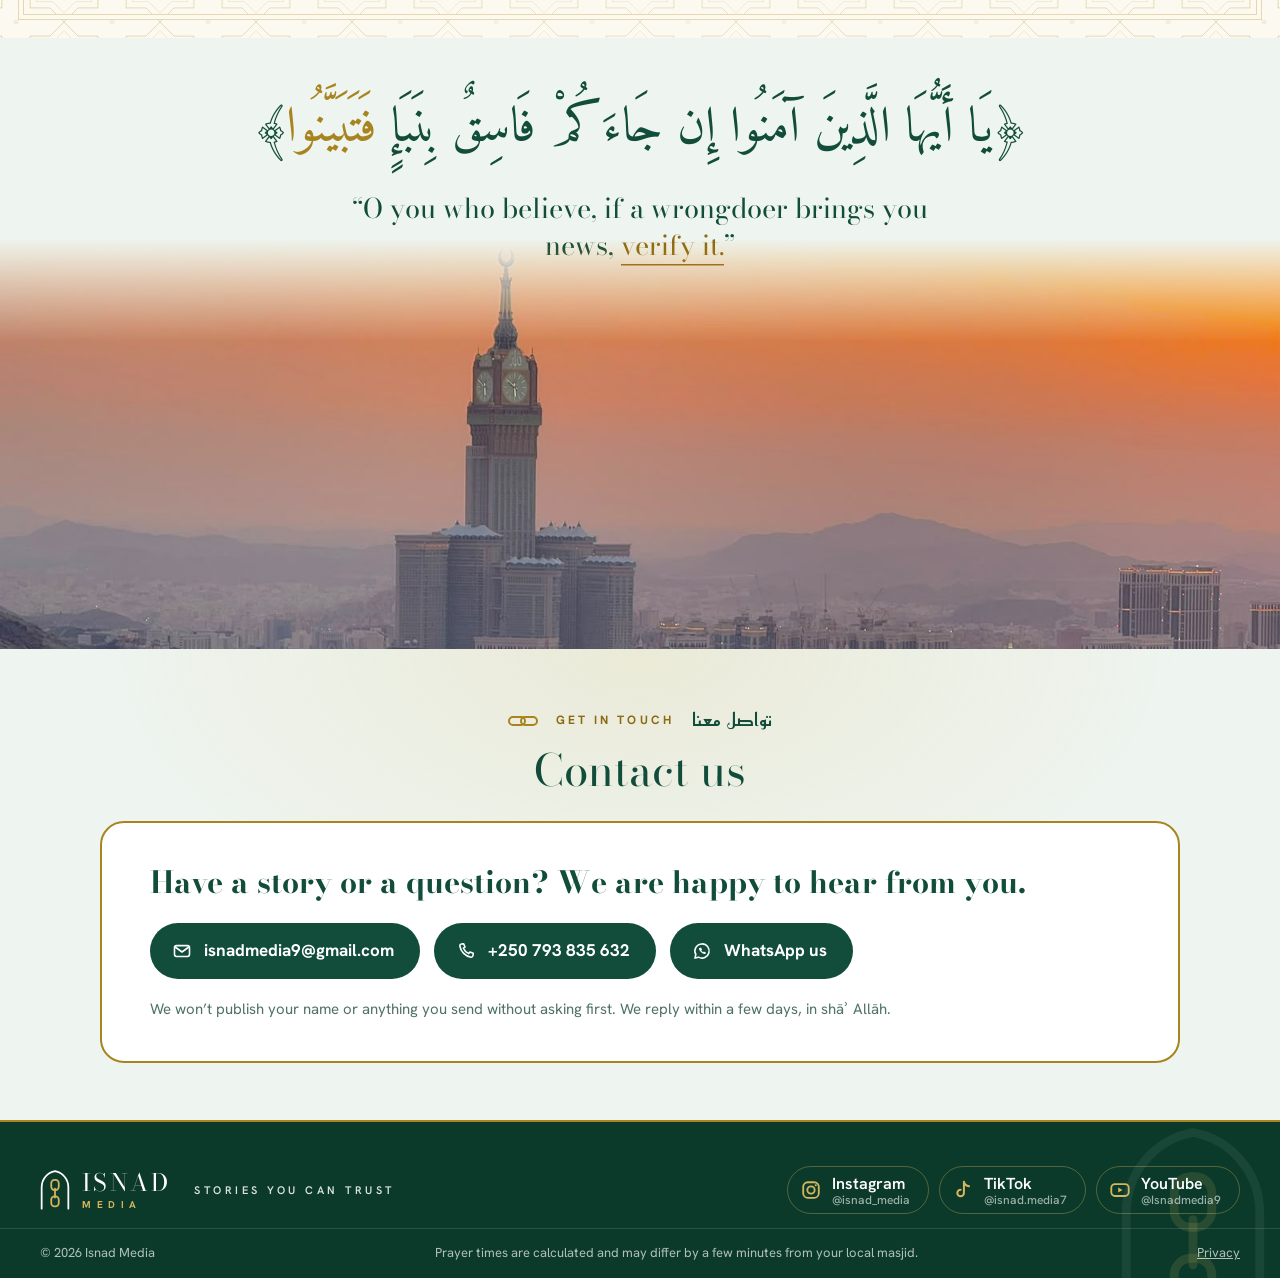
==== commit ea4f631d: "All changes" ====
--- a/index.html
+++ b/index.html
@@ -87,7 +87,7 @@
       <a href="#our-name">About us</a>
       <a href="#services">Our expertise</a>
       <a href="#prayer-times">Prayer times</a>
-      <a href="#haramain">From Haramain</a>
+      <a href="#haramain">Featured stories</a>
       <a class="site-nav__cta" href="#contact">Contact</a>
     </nav>
     <!-- Phones: the sections open as a list under the bar. -->
@@ -724,12 +724,10 @@
   </div>
 </section>
 
-<section class="section haram" id="haramain" aria-labelledby="haram-title">
+<section class="section haram" id="haramain" aria-labelledby="featured-title">
   <div class="wrap">
     <header class="section__head">
-      <p class="eyebrow"><span>From the Haramain</span><span class="eyebrow__ar" lang="ar" dir="rtl">من الحرمين</span></p>
-      <h2 id="haram-title">Every prayer faces here</h2>
-      <p class="section__lead">Masjid al-Ḥarām in Makkah, the qiblah of every prayer above, and the Prophet’s Masjid in Madinah, through the Hijri year. Tap an arch to watch.</p>
+      <p class="eyebrow"><span id="featured-title">Featured stories</span><span class="eyebrow__ar" lang="ar" dir="rtl">قصص مختارة</span></p>
     </header>
 
     <!-- An arcade like the Haram's own, like the strip in "What we're about": each arch opens its shelf of films.
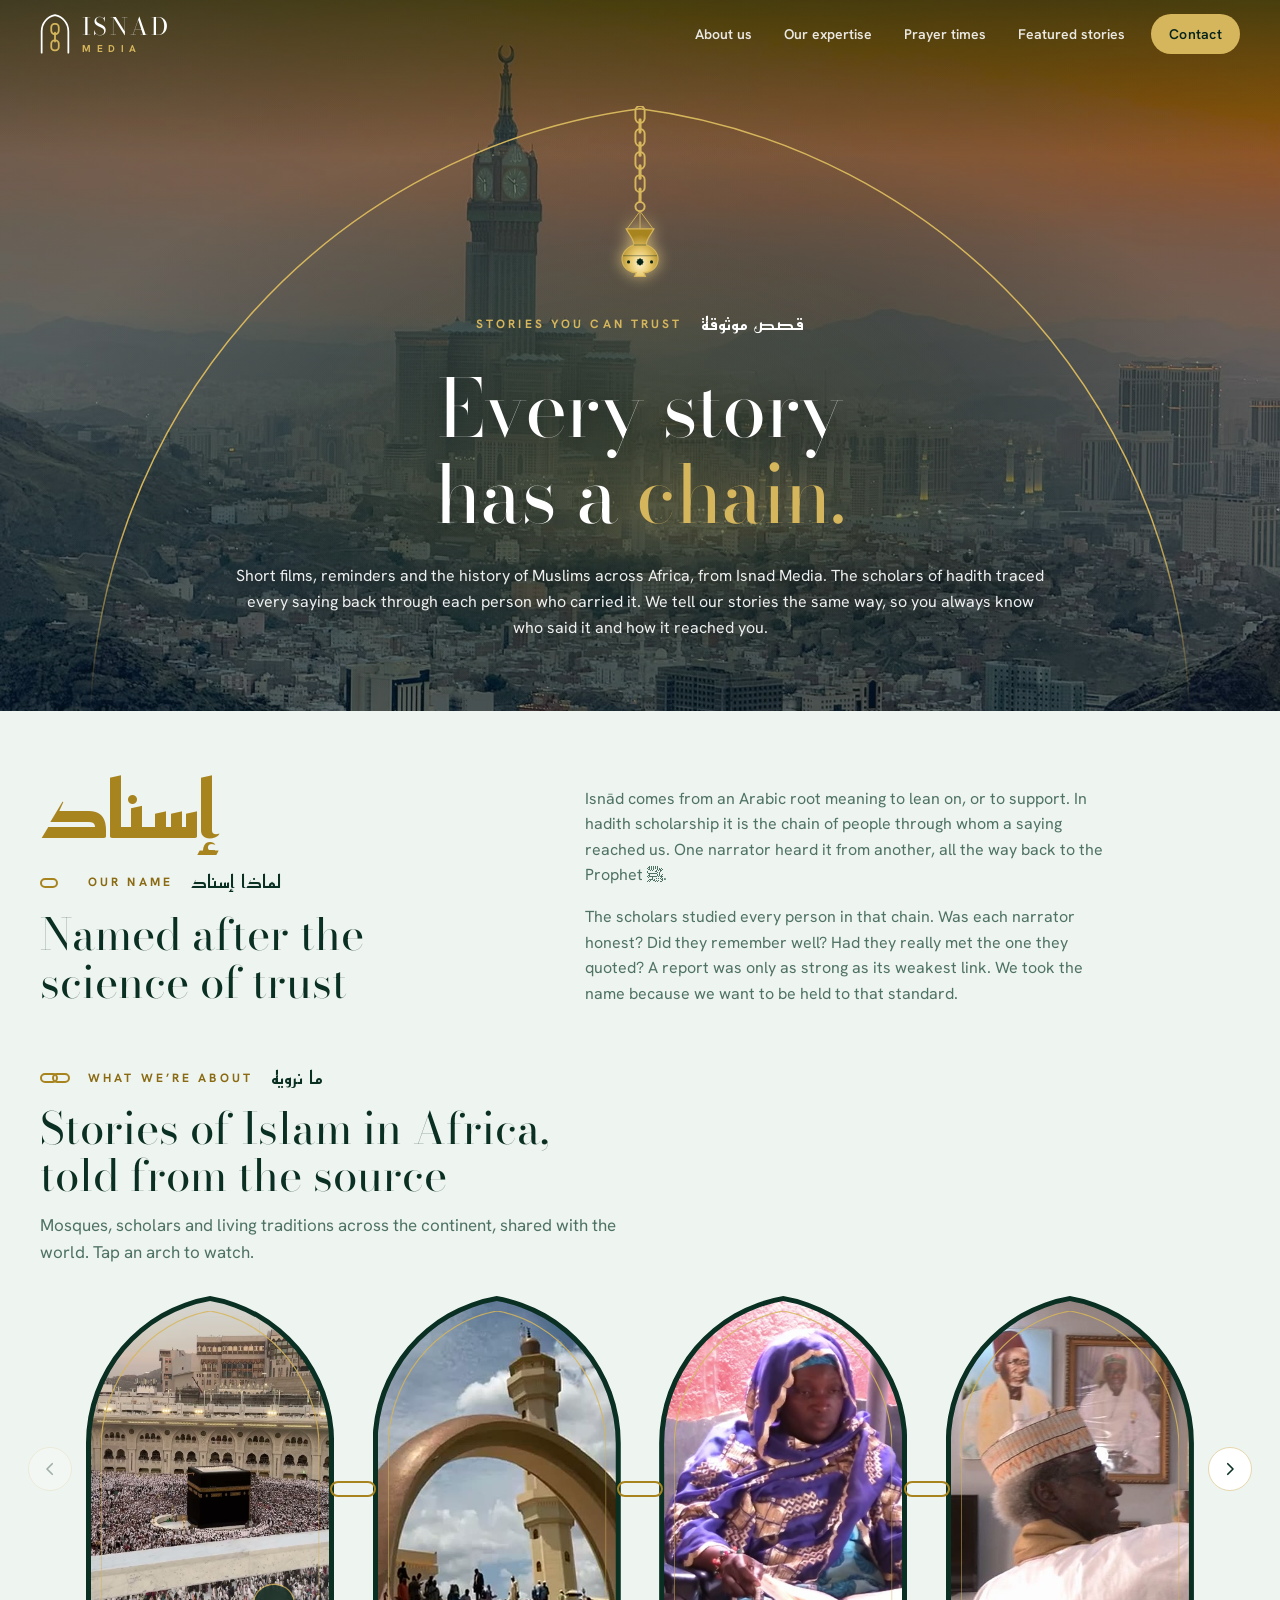
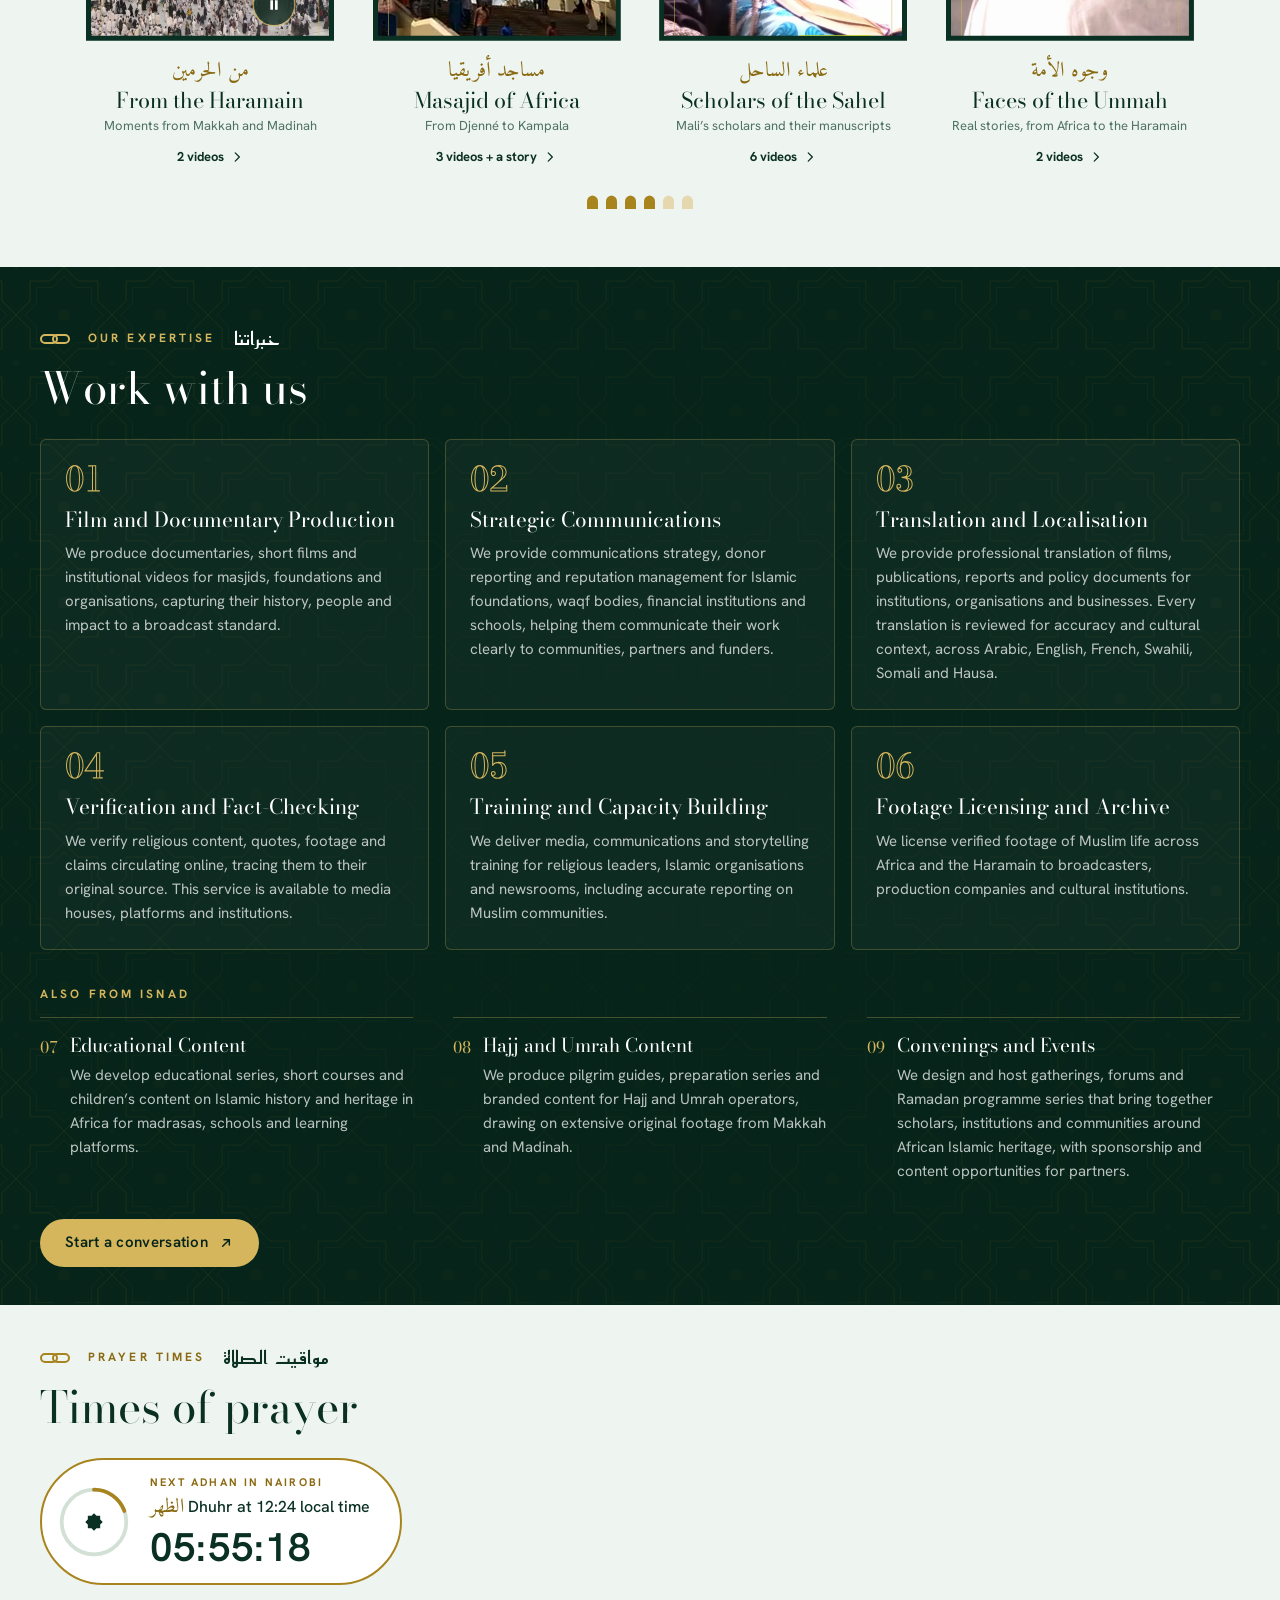
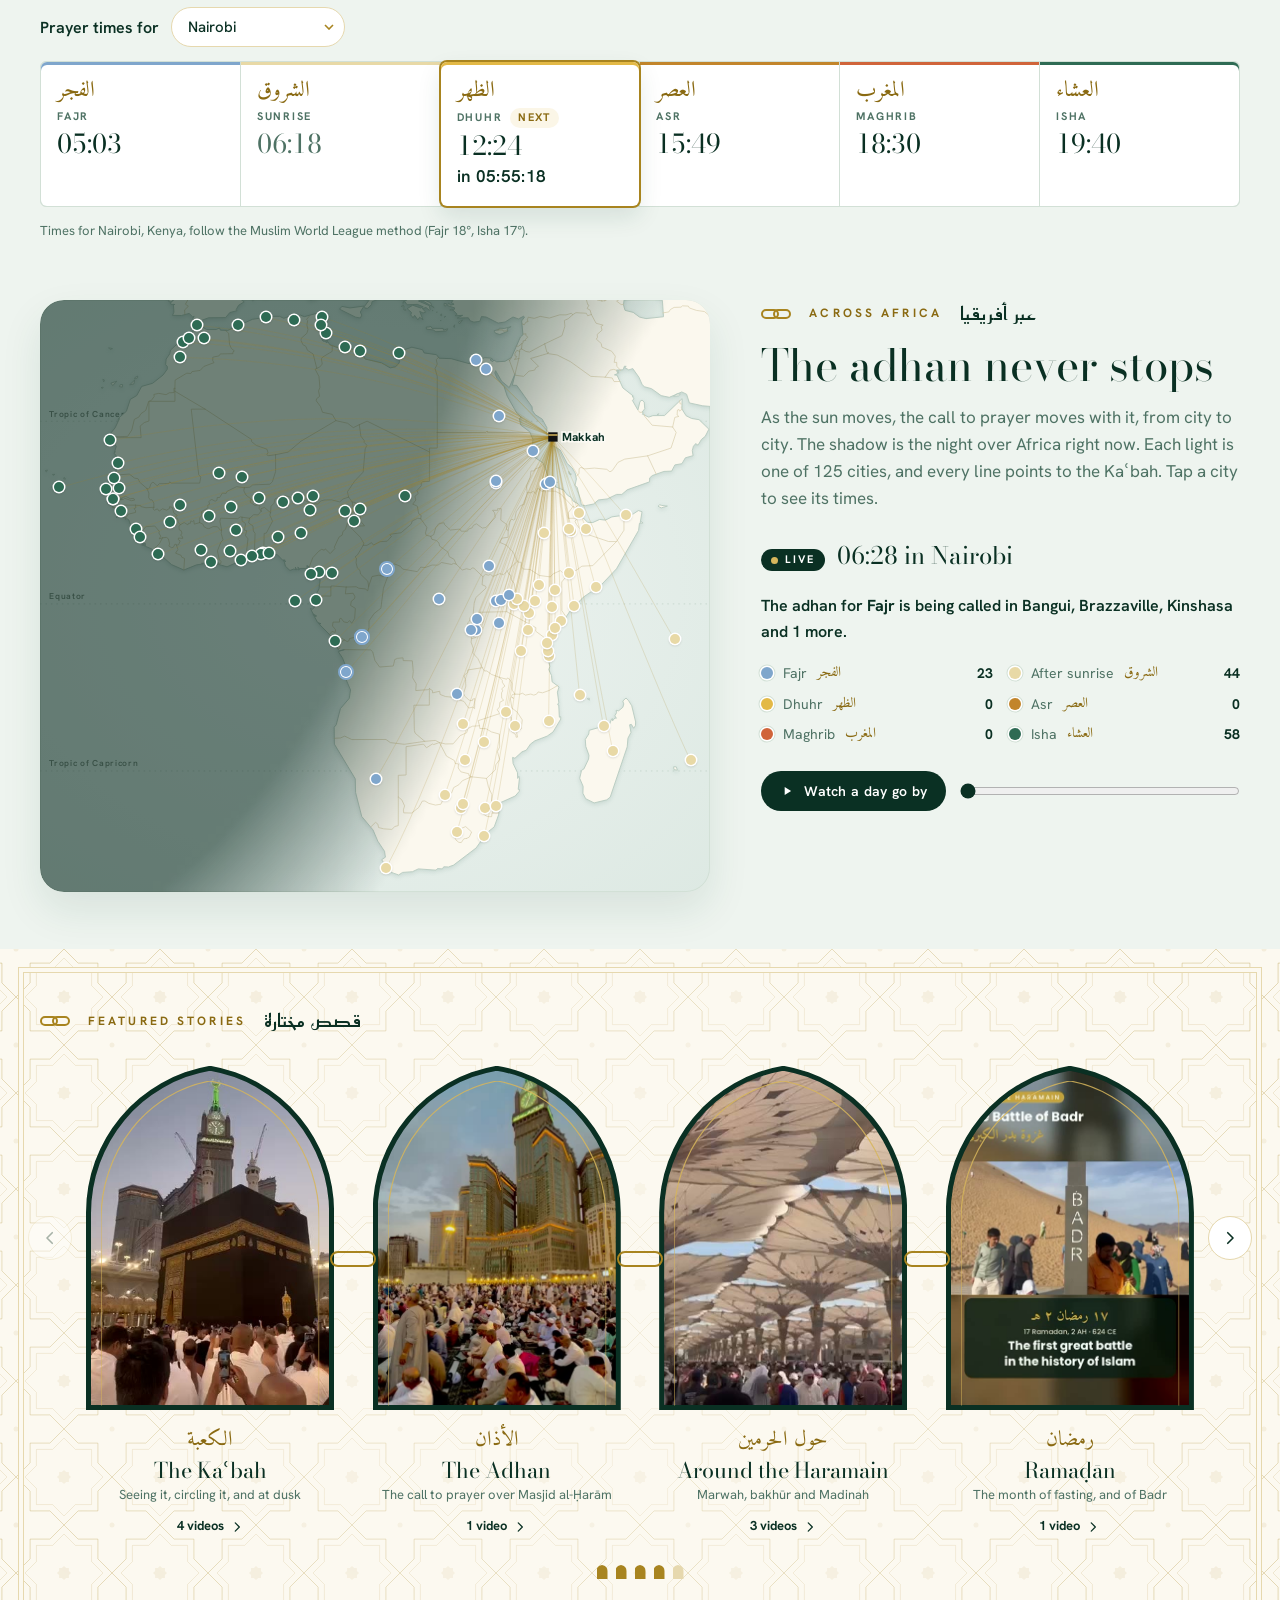
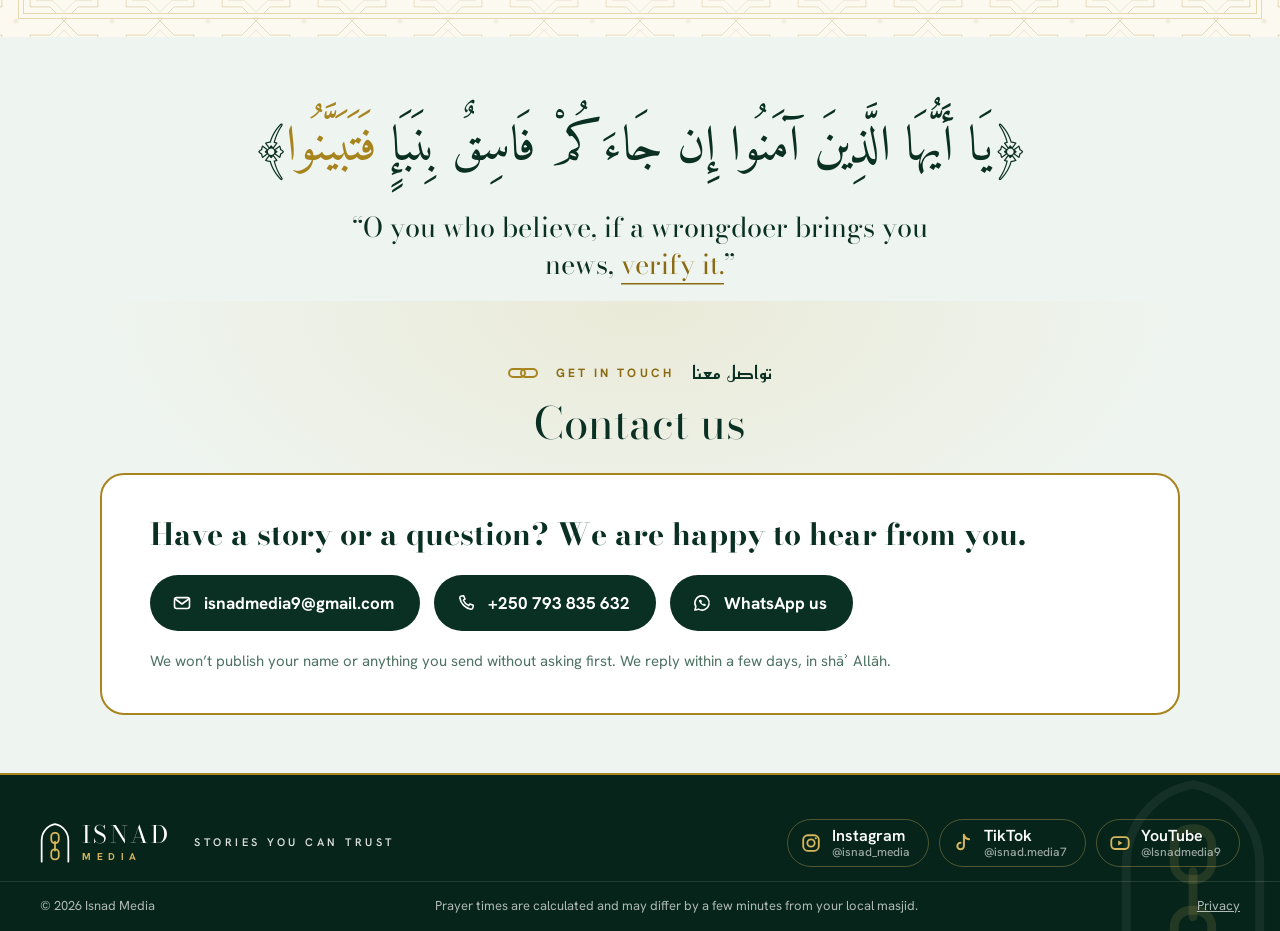
==== commit bdfaf3e3: "Put the Makkah sunset photo behind the opening and darken the green The opening's mihrab, lamp and w" ====
--- a/index.html
+++ b/index.html
@@ -5,7 +5,7 @@
 <meta name="viewport" content="width=device-width, initial-scale=1, viewport-fit=cover">
 <title>Isnad Media</title>
 <meta name="description" content="Isnad Media: short films, reminders and stories of Muslims across Africa, told with their sources. We also produce films, translate and verify content, and train and advise Islamic institutions.">
-<meta name="theme-color" content="#0F4535">
+<meta name="theme-color" content="#06241A">
 <link rel="icon" href="assets/favicon-32.png" sizes="32x32" type="image/png">
 <link rel="icon" href="assets/isnad-mark.svg" type="image/svg+xml">
 <link rel="apple-touch-icon" href="assets/apple-touch-icon.png">
@@ -40,7 +40,8 @@
 <link rel="preconnect" href="https://fonts.googleapis.com">
 <link rel="preconnect" href="https://fonts.gstatic.com" crossorigin>
 <link rel="stylesheet" href="https://fonts.googleapis.com/css2?family=Amiri:wght@400;700&family=Bodoni+Moda:opsz,wght@6..96,500;6..96,700&family=Hanken+Grotesk:wght@400;500;600;700&family=Reem+Kufi:wght@500;700&display=swap">
-<link rel="stylesheet" href="css/styles.css?v=88">
+<link rel="preload" as="image" href="assets/makkah-sunset.jpg">
+<link rel="stylesheet" href="css/styles.css?v=89">
 </head>
 <body>
 
@@ -103,7 +104,7 @@
 
 <section class="hero" id="top" aria-labelledby="hero-title">
   <div class="wrap hero__inner">
-    <!-- A mihrab drawn in a gold line. From its point a chain is let down link by link, as a narration is handed down,
+    <!-- Behind it all, Makkah at sunset (assets/makkah-sunset.jpg, set in css/styles.css). Over the photo, a mihrab drawn in a gold line. From its point a chain is let down link by link, as a narration is handed down,
          and at its end a mosque lamp, the logo's star on its glass, lights once the last link is in place. -->
     <div class="hero__mihrab" aria-hidden="true">
       <svg class="hero__arch" viewBox="0 0 200 114.5" preserveAspectRatio="xMidYMax meet"><path d="M0 114.5A115 115 0 0 1 100 .5A115 115 0 0 1 200 114.5" pathLength="1"/></svg>
@@ -985,9 +986,6 @@
     <p class="ayah__ar" lang="ar" dir="rtl">﴿يَا أَيُّهَا الَّذِينَ آمَنُوا إِن جَاءَكُمْ فَاسِقٌ بِنَبَإٍ <span class="gold">فَتَبَيَّنُوا</span>﴾</p>
     <p class="ayah__en">“O you who believe, if a wrongdoer brings you news, <span class="gold">verify it.</span>”</p>
   </div>
-  <figure class="ayah__photo">
-    <img src="assets/makkah-sunset.jpg" width="1600" height="1200" loading="lazy" alt="Makkah at sunset: the Clock Tower and the minarets of the Haram rise above the city, with mountains behind under an orange sky.">
-  </figure>
 </section>
 
 <section class="section contact-section" id="contact" aria-labelledby="contact-title">
@@ -1048,6 +1046,6 @@
 
 <div class="toast" id="toast" role="status" aria-live="polite"></div>
 
-<script src="js/main.js?v=61"></script>
+<script src="js/main.js?v=62"></script>
 </body>
 </html>
--- a/css/styles.css
+++ b/css/styles.css
@@ -1,9 +1,9 @@
 /* Isnad Media */
 
 :root {
-  /* Layout: a pale sage page in the logo's green and gold; a mihrab arch frames a film at the top and the sections hang below it like links in a chain. */
-  --green: #114D3A;
-  --green-deep: #0B3A2B;
+  /* Layout: a pale sage page in a very dark green and the logo's gold; the opening stands in a mihrab over a photo of Makkah and the sections hang below it like links in a chain. */
+  --green: #0A3023;
+  --green-deep: #06241A;
   --gold: #A8841F;
   --gold-text: #8A6A12;
   --white: #FFFFFF;
@@ -11,7 +11,7 @@
   --surface: #FFFFFF;  /* cards and fields, lifted off the page */
   --tint: #E2ECE5;
   --gold-tint: #FBF6E7;
-  --ink: #114D3A;
+  --ink: #0A3023;
   --muted: #4E7264;
   --soft: #9BB2A6;
   --line: #D2E0D6;
@@ -241,6 +241,19 @@
   pointer-events: none;
 }
 .site-header__inner { display: flex; align-items: center; gap: 20px; min-height: var(--header-h); }
+/* at the very top the bar is clear over the opening photo, with the logo and links in white; once the page moves it turns solid */
+.site-header { transition: background-color .3s, border-color .3s; }
+.site-header.is-over { background: transparent; -webkit-backdrop-filter: none; backdrop-filter: none; border-bottom-color: transparent; }
+.site-header.is-over .brand { --mark-arch: var(--white); --mark-chain: var(--gold-light); color: var(--white); }
+.site-header.is-over .brand__sub { color: var(--gold-light); }
+.site-header.is-over .menu-btn { background: rgba(6, 36, 26, .35); border-color: rgba(255, 255, 255, .5); color: var(--white); }
+@media (min-width: 901px) {
+  .site-header.is-over .site-nav a { color: rgba(255, 255, 255, .88); }
+  .site-header.is-over .site-nav a:hover,
+  .site-header.is-over .site-nav a[aria-current] { color: var(--white); }
+  .site-header.is-over .site-nav a::after { background: var(--gold-light); }
+  .site-header.is-over .site-nav a.site-nav__cta { background: var(--gold-light); color: var(--green-deep); box-shadow: none; }
+}
 
 .brand {
   --mark-arch: var(--green);
@@ -362,6 +375,17 @@
   color: rgba(255, 255, 255, .8);
   overflow: clip;
 }
+/* the home page: Makkah at sunset behind the mihrab, kept clear under a light green wash, with a little more shade behind the words */
+.hero:not(.lost) {
+  background:
+    linear-gradient(180deg, rgba(4, 22, 16, .55) 0%, rgba(4, 22, 16, 0) 22%),
+    radial-gradient(ellipse 62% 56% at 50% 62%, rgba(4, 22, 16, .5) 0%, rgba(4, 22, 16, 0) 78%),
+    linear-gradient(rgba(6, 36, 26, .4), rgba(6, 36, 26, .4)),
+    url("../assets/makkah-sunset.jpg") 50% 30% / cover no-repeat var(--green-deep);
+}
+.hero:not(.lost)::before { content: none; }
+/* the photo runs up behind the bar at the top */
+main > .hero:first-child { margin-top: calc(-1 * var(--header-h) - 1px); padding-top: var(--header-h); }
 .hero::before {
   content: "";
   position: absolute;
@@ -437,7 +461,7 @@
 }
 .hero__cords { fill: none; stroke: var(--gold-light); stroke-width: 1.2; }
 .hero__glass { fill: url(#lampGlass); stroke: var(--gold-light); stroke-width: 1.5; animation: hero-light 1.2s ease-out 2.5s backwards; }
-.hero__bands { fill: none; stroke: rgba(11, 58, 43, .45); stroke-width: 1.2; }
+.hero__bands { fill: none; stroke: rgba(6, 36, 26, .45); stroke-width: 1.2; }
 .hero__medallion { color: var(--green-deep); fill: var(--green-deep); }
 @keyframes hero-link { from { opacity: 0; transform: translateY(-12px); } }
 @keyframes hero-light { from { fill-opacity: .25; } }
@@ -452,7 +476,8 @@
 .hero__copy > :nth-child(2) { animation-delay: .4s; }
 .hero__copy > :nth-child(3) { animation-delay: .6s; }
 /* two balanced lines, narrow enough to stand clear of the arch at every width */
-.hero h1 { max-width: 8.6em; font-size: var(--step-4); letter-spacing: -.01em; color: var(--white); }
+.hero h1 { max-width: 8.6em; font-size: var(--step-4); letter-spacing: -.01em; color: var(--white); text-shadow: 0 2px 24px rgba(4, 22, 16, .45); }
+.hero__lead { color: rgba(255, 255, 255, .92); text-shadow: 0 1px 12px rgba(4, 22, 16, .6); }
 /* the lamp's light falls on "chain." once it is lit */
 .hero h1 .gold { color: var(--gold-light); text-shadow: 0 0 .45em rgba(214, 182, 92, .4); animation: hero-lit 1.6s ease-out 2.6s backwards; }
 @keyframes hero-lit { from { text-shadow: 0 0 .45em rgba(214, 182, 92, 0); } }
@@ -655,7 +680,7 @@
   width: 28px;
   height: 28px;
   border-radius: 50%;
-  background: rgba(11, 58, 43, .85);
+  background: rgba(6, 36, 26, .85);
   color: #FFFFFF;
   pointer-events: none;
   transition: transform .3s, opacity .3s;
@@ -668,7 +693,7 @@
   bottom: 10px;
   padding: 3px 10px;
   border-radius: 999px;
-  background: rgba(11, 58, 43, .85);
+  background: rgba(6, 36, 26, .85);
   color: #FFFFFF;
   font-size: .75rem;
   font-weight: 600;
@@ -826,7 +851,7 @@
   width: min(260px, 70%);
   padding: 14px 16px;
   border-radius: 14px;
-  background: rgba(11, 58, 43, .95);
+  background: rgba(6, 36, 26, .95);
   color: #FFFFFF;
   font-size: .8125rem;
   line-height: 1.45;
@@ -965,7 +990,7 @@
   height: 40px;
   border: 0;
   border-radius: 50%;
-  background: rgba(11, 58, 43, .72);
+  background: rgba(6, 36, 26, .72);
   color: #FFFFFF;
   cursor: pointer;
   box-shadow: 0 0 0 1.5px rgba(214, 182, 92, .75);
@@ -973,7 +998,7 @@
   backdrop-filter: blur(6px);
   transition: background-color .2s;
 }
-.hold:hover { background: rgba(11, 58, 43, .92); }
+.hold:hover { background: rgba(6, 36, 26, .92); }
 .hold svg { width: 16px; height: 16px; }
 @media (max-width: 900px), (horizontal-viewport-segments: 2), (vertical-viewport-segments: 2) { .hold { width: 44px; height: 44px; } }
 .hold__play,
@@ -1132,24 +1157,14 @@
 
 /* ---------- ayah ---------- */
 
-/* the verse, with Makkah rising out of the white below it */
+/* the verse, standing by itself (the photo of Makkah that was under it is now behind the opening) */
 .ayah { background: var(--bg); color: var(--green); }
 .ayah__inner {
   display: grid;
   justify-items: center;
   gap: 14px;
-  padding-block: clamp(28px, 3.5vw, 44px) 0;
+  padding-block: clamp(36px, 5vw, 64px) clamp(8px, 1.5vw, 20px);
   text-align: center;
-}
-.ayah__photo { position: relative; margin: clamp(-24px, -2vw, -8px) 0 0; }
-.ayah__photo img {
-  display: block;
-  width: 100%;
-  height: clamp(220px, 32vw, 440px);
-  object-fit: cover;
-  object-position: 50% 20%;
-  -webkit-mask-image: linear-gradient(to bottom, transparent 0%, #000 25%);
-  mask-image: linear-gradient(to bottom, transparent 0%, #000 25%);
 }
 .ayah__ar { font-size: clamp(1.75rem, 1.1rem + 2.6vw, 3.1rem); line-height: 1.9; color: var(--green); }
 .ayah__en { max-width: 34ch; font-family: var(--font-display); font-size: clamp(1.2rem, 1rem + .9vw, 1.7rem); line-height: 1.35; color: var(--green); }
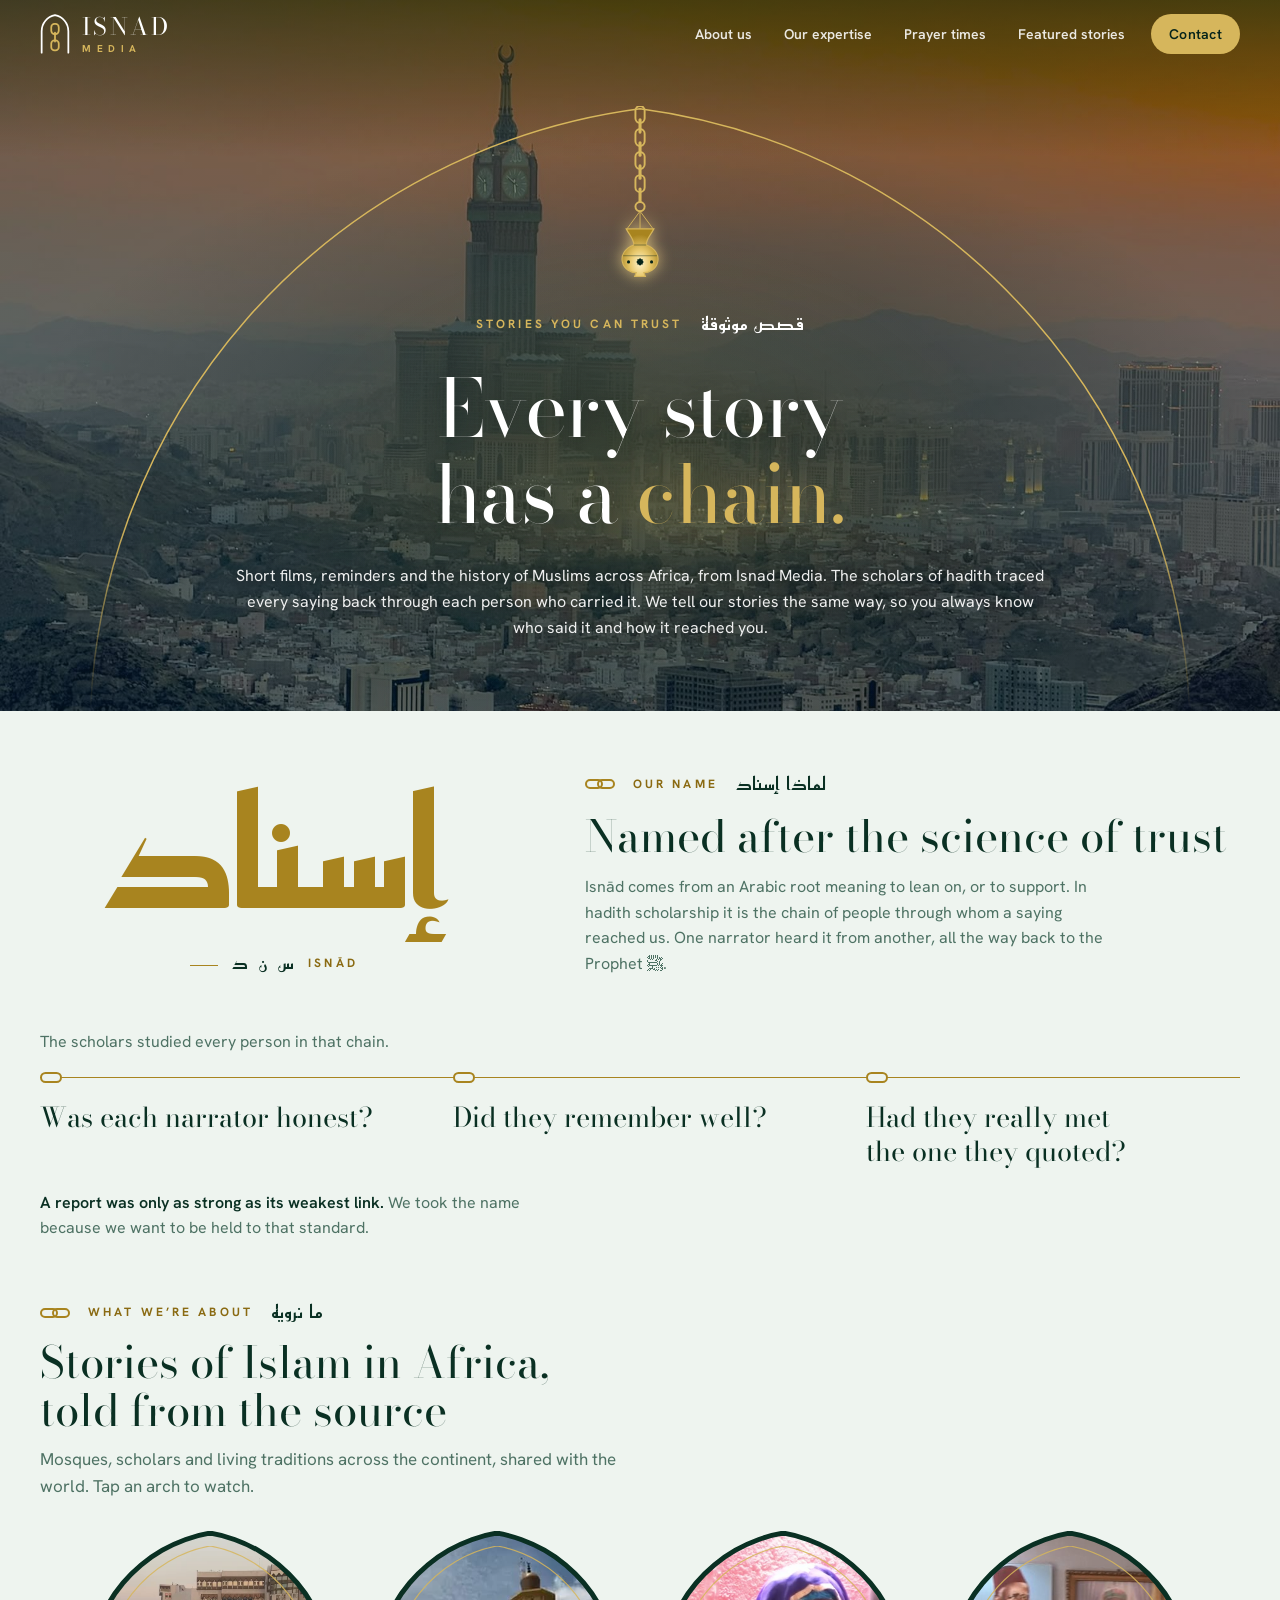
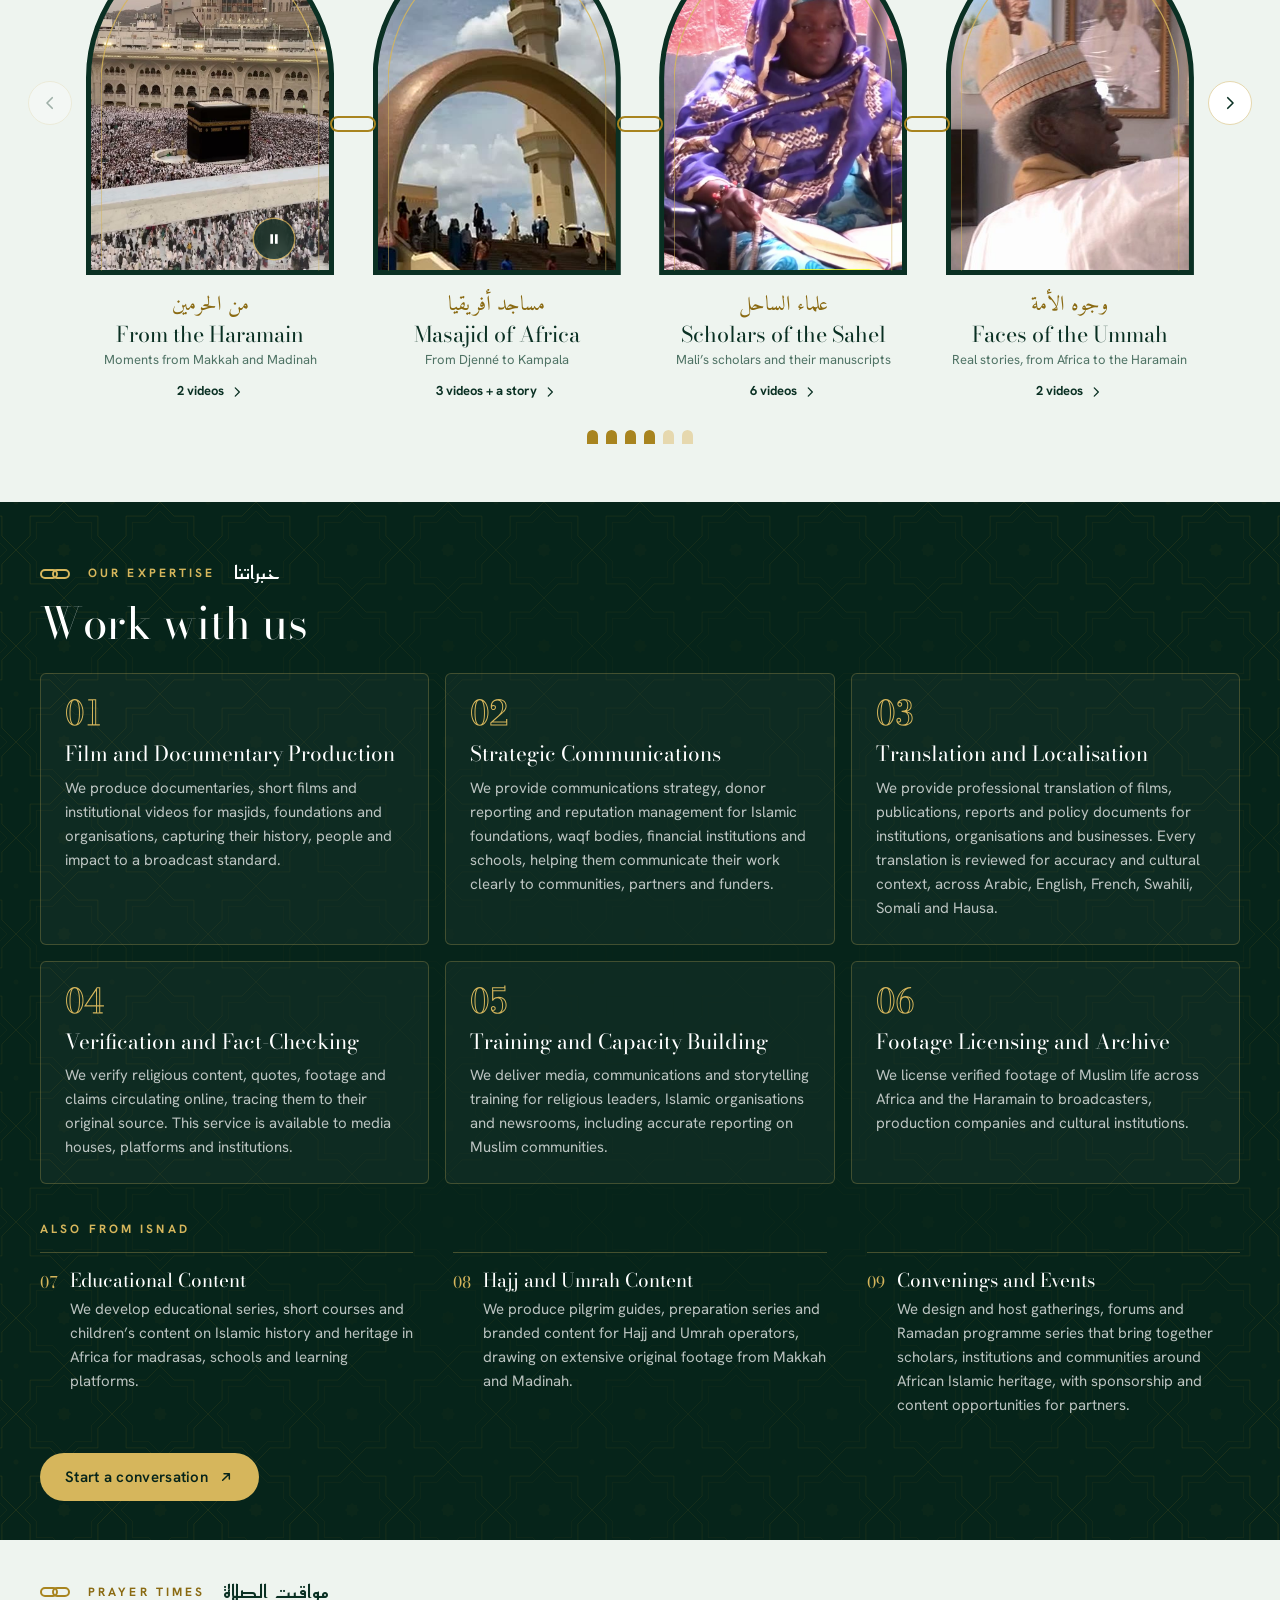
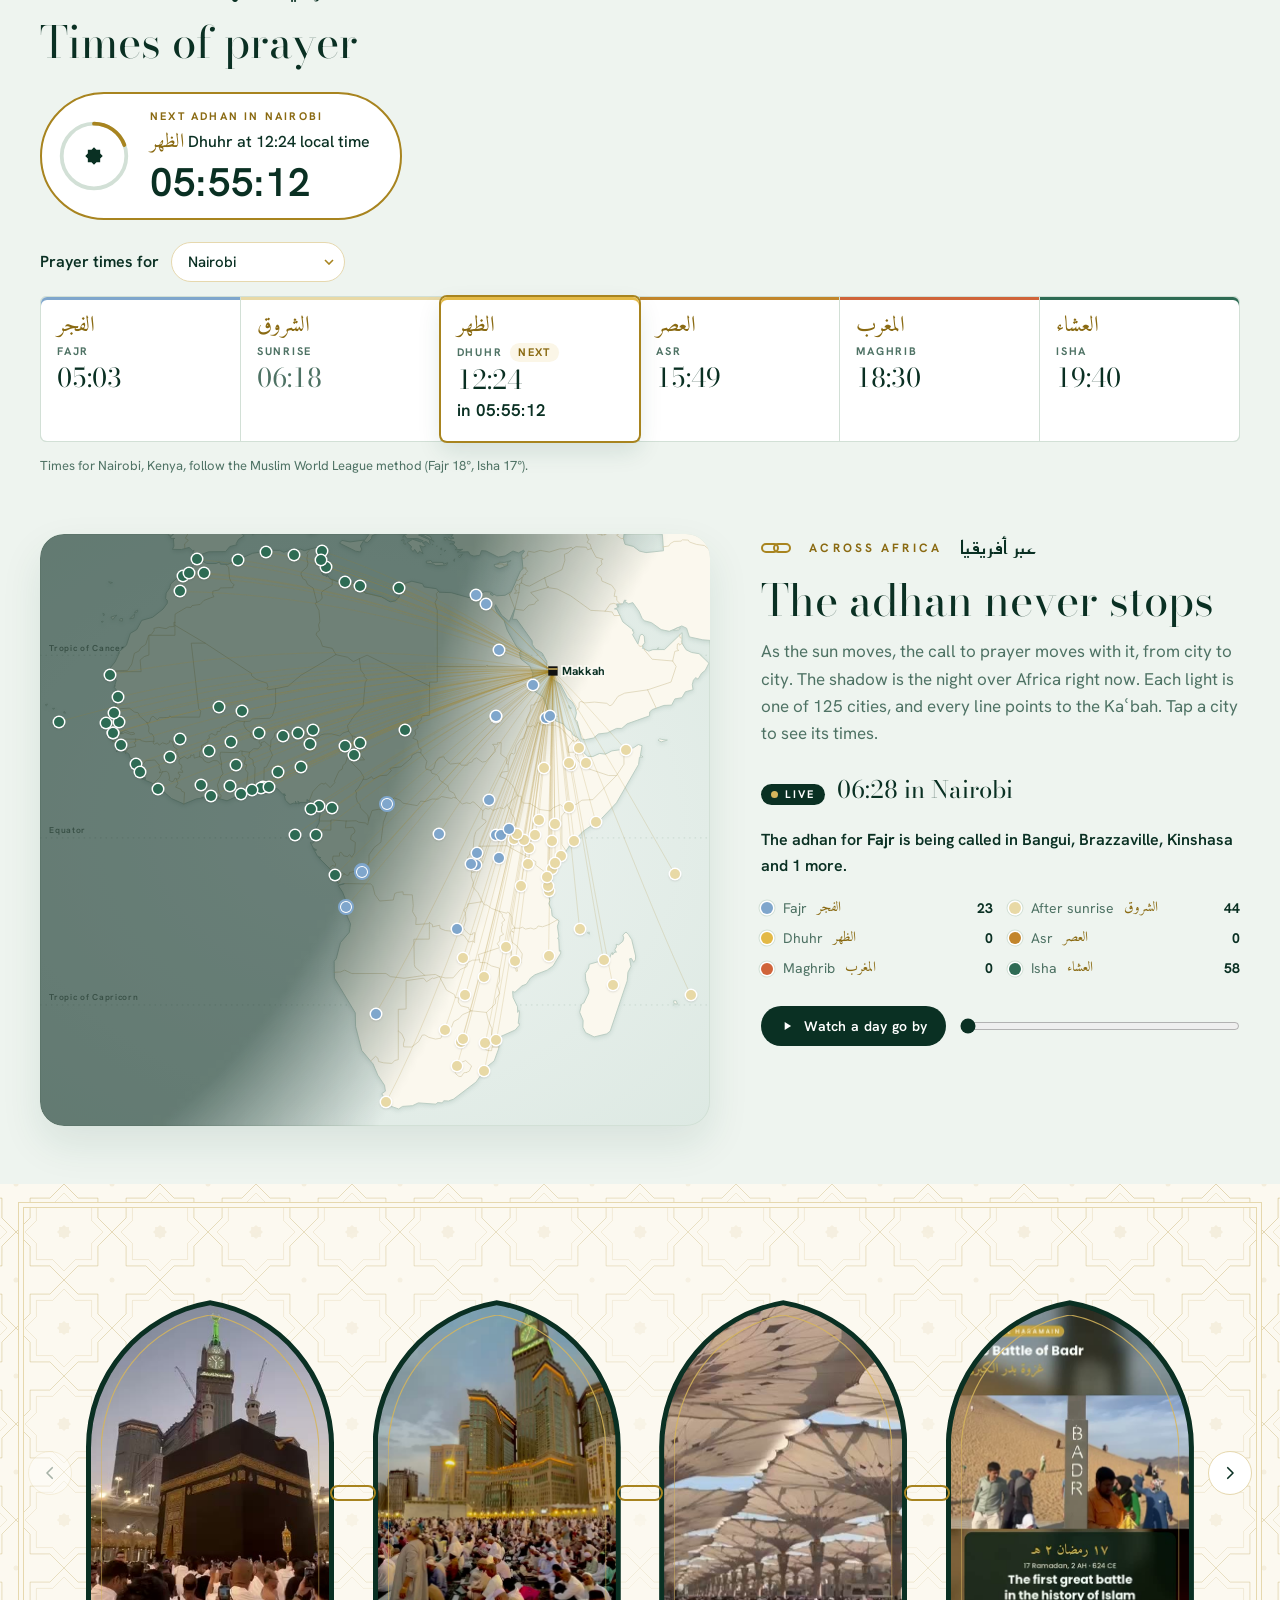
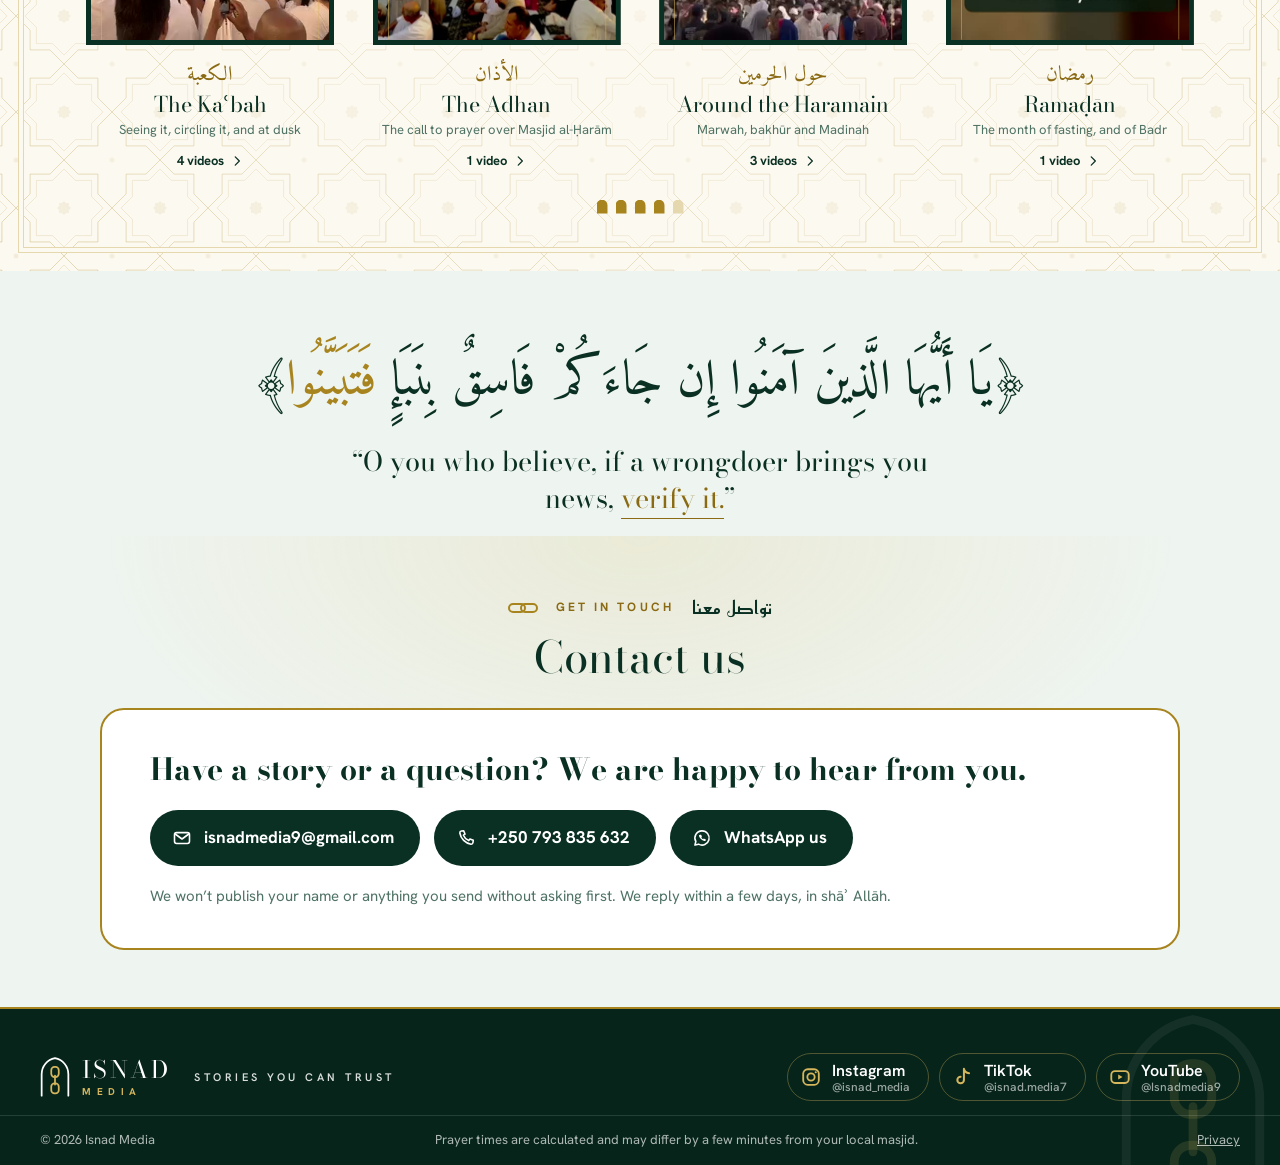
==== commit a3a886f8: "All changes" ====
--- a/index.html
+++ b/index.html
@@ -144,14 +144,24 @@
 
 <section class="section" id="our-name" aria-labelledby="name-title">
   <div class="wrap name">
+    <div class="name__mark" aria-hidden="true">
+      <p class="name__ar" lang="ar" dir="rtl">إسناد</p>
+      <p class="name__root"><span lang="ar" dir="rtl">س ن د</span><span>Isnād</span></p>
+    </div>
     <div class="name__head">
-      <p class="name__ar" lang="ar" dir="rtl" aria-hidden="true">إسناد</p>
       <p class="eyebrow"><span>Our name</span><span class="eyebrow__ar" lang="ar" dir="rtl">لماذا إسناد</span></p>
       <h2 id="name-title">Named after the science of trust</h2>
+      <p>Isnād comes from an Arabic root meaning to lean on, or to support. In hadith scholarship it is the chain of people through whom a saying reached us. One narrator heard it from another, all the way back to the Prophet ﷺ.</p>
     </div>
     <div class="name__text">
-      <p>Isnād comes from an Arabic root meaning to lean on, or to support. In hadith scholarship it is the chain of people through whom a saying reached us. One narrator heard it from another, all the way back to the Prophet ﷺ.</p>
-      <p>The scholars studied every person in that chain. Was each narrator honest? Did they remember well? Had they really met the one they quoted? A report was only as strong as its weakest link. We took the name because we want to be held to that standard.</p>
+      <p class="name__lead">The scholars studied every person in that chain.</p>
+      <!-- the three questions sit on one line, like links on a chain -->
+      <ol class="name__links">
+        <li>Was each narrator honest?</li>
+        <li>Did they remember well?</li>
+        <li>Had they really met the one they quoted?</li>
+      </ol>
+      <p class="name__close"><strong>A report was only as strong as its weakest link.</strong> We took the name because we want to be held to that standard.</p>
     </div>
   </div>
 </section>
--- a/css/styles.css
+++ b/css/styles.css
@@ -1182,23 +1182,84 @@
 .name {
   display: grid;
   grid-template-columns: minmax(0, 5fr) minmax(0, 7fr);
-  align-items: end;
-  gap: clamp(28px, 6vw, 96px);
-}
-.name__head { display: grid; gap: 14px; }
-.name__text { display: grid; gap: 16px; }
+  align-items: center;
+  gap: clamp(28px, 4vw, 56px) clamp(28px, 6vw, 96px);
+}
+/* the word itself, large, with its three root letters beneath */
+.name__mark { display: grid; justify-items: center; gap: 6px; }
 .name__ar {
   font-family: var(--font-kufi);
   font-weight: 700;
-  font-size: clamp(3.5rem, 2.5rem + 3vw, 5.5rem);
-  line-height: 1.1;
+  font-size: clamp(5rem, 2.5rem + 9vw, 9.5rem);
+  line-height: 1.15;
   color: var(--gold);
-  text-align: left;
-}
-.name__text > p { max-width: 60ch; color: var(--muted); }
+}
+.name__root {
+  display: flex;
+  align-items: center;
+  gap: 14px;
+  font-size: .75rem;
+  font-weight: 700;
+  letter-spacing: .26em;
+  text-transform: uppercase;
+  color: var(--gold-text);
+}
+.name__root [lang="ar"] {
+  font-family: var(--font-kufi);
+  font-size: 1.125rem;
+  font-weight: 500;
+  letter-spacing: 0;
+  word-spacing: .5em;
+  color: var(--green);
+}
+.name__root [lang="ar"]::after { content: ""; display: inline-block; width: 28px; height: 1px; margin-right: 14px; vertical-align: middle; background: var(--gold); }
+.name__head { display: grid; gap: 14px; }
+.name__head > p:not(.eyebrow) { max-width: 60ch; color: var(--muted); }
+
+.name__text { grid-column: 1 / -1; display: grid; gap: 22px; }
+.name__lead { color: var(--muted); }
+/* a gold line runs through one link per question */
+.name__links {
+  display: grid;
+  grid-template-columns: repeat(3, minmax(0, 1fr));
+  gap: 0 clamp(20px, 3vw, 40px);
+  margin: 0;
+  padding: 0;
+  list-style: none;
+  border-top: 1px solid var(--gold);
+}
+.name__links li {
+  position: relative;
+  padding-top: 22px;
+  font-family: var(--font-display);
+  font-size: clamp(1.2rem, 1rem + .9vw, 1.7rem);
+  line-height: 1.25;
+  color: var(--green);
+  text-wrap: balance;
+}
+.name__links li::before {
+  content: "";
+  position: absolute;
+  top: -6px;
+  left: 0;
+  width: 22px;
+  height: 11px;
+  border: 2px solid var(--gold);
+  border-radius: 999px;
+  background: var(--bg);
+}
+.name__close { max-width: 60ch; color: var(--muted); }
+.name__close strong { font-weight: 600; color: var(--green); }
 
 @media (max-width: 900px) {
   .name { grid-template-columns: minmax(0, 1fr); }
+  .name__mark { justify-items: start; }
+}
+/* on a phone the chain hangs down the side instead */
+@media (max-width: 640px) {
+  .name__links { grid-template-columns: minmax(0, 1fr); gap: 16px; border-top: 0; border-left: 1px solid var(--gold); }
+  .name__links li { padding: 0 0 0 26px; }
+  .name__links li::before { top: .45em; left: -6px; width: 11px; height: 22px; }
 }
 
 /* ---------- masajid of africa: a photo story as a stack of pages, at the head of its shelf ---------- */
@@ -1530,6 +1591,10 @@
   .arcade { grid-auto-flow: row; grid-template-columns: repeat(2, minmax(0, 1fr)); column-gap: var(--fold-gap); row-gap: 40px; }
   .arcade__bay + .arcade__bay .arcade__frame::before { display: none; }  /* the chain links would cross the hinge */
   .section__head { max-width: calc(var(--fold-start) - 48px); }
+  .name__text { grid-column: 2; }  /* the three questions keep to the right screen */
+  .name__links { grid-template-columns: minmax(0, 1fr); gap: 16px; border-top: 0; border-left: 1px solid var(--gold); }
+  .name__links li { padding: 0 0 0 26px; }
+  .name__links li::before { top: .45em; left: -6px; width: 11px; height: 22px; }
   /* the verse: Arabic on the left screen, English on the right */
   .ayah__inner { grid-template-columns: minmax(0, 1fr) minmax(0, 1fr); column-gap: var(--fold-gap); align-items: center; }
   .footer__base { justify-content: flex-start; column-gap: var(--fold-gap); }
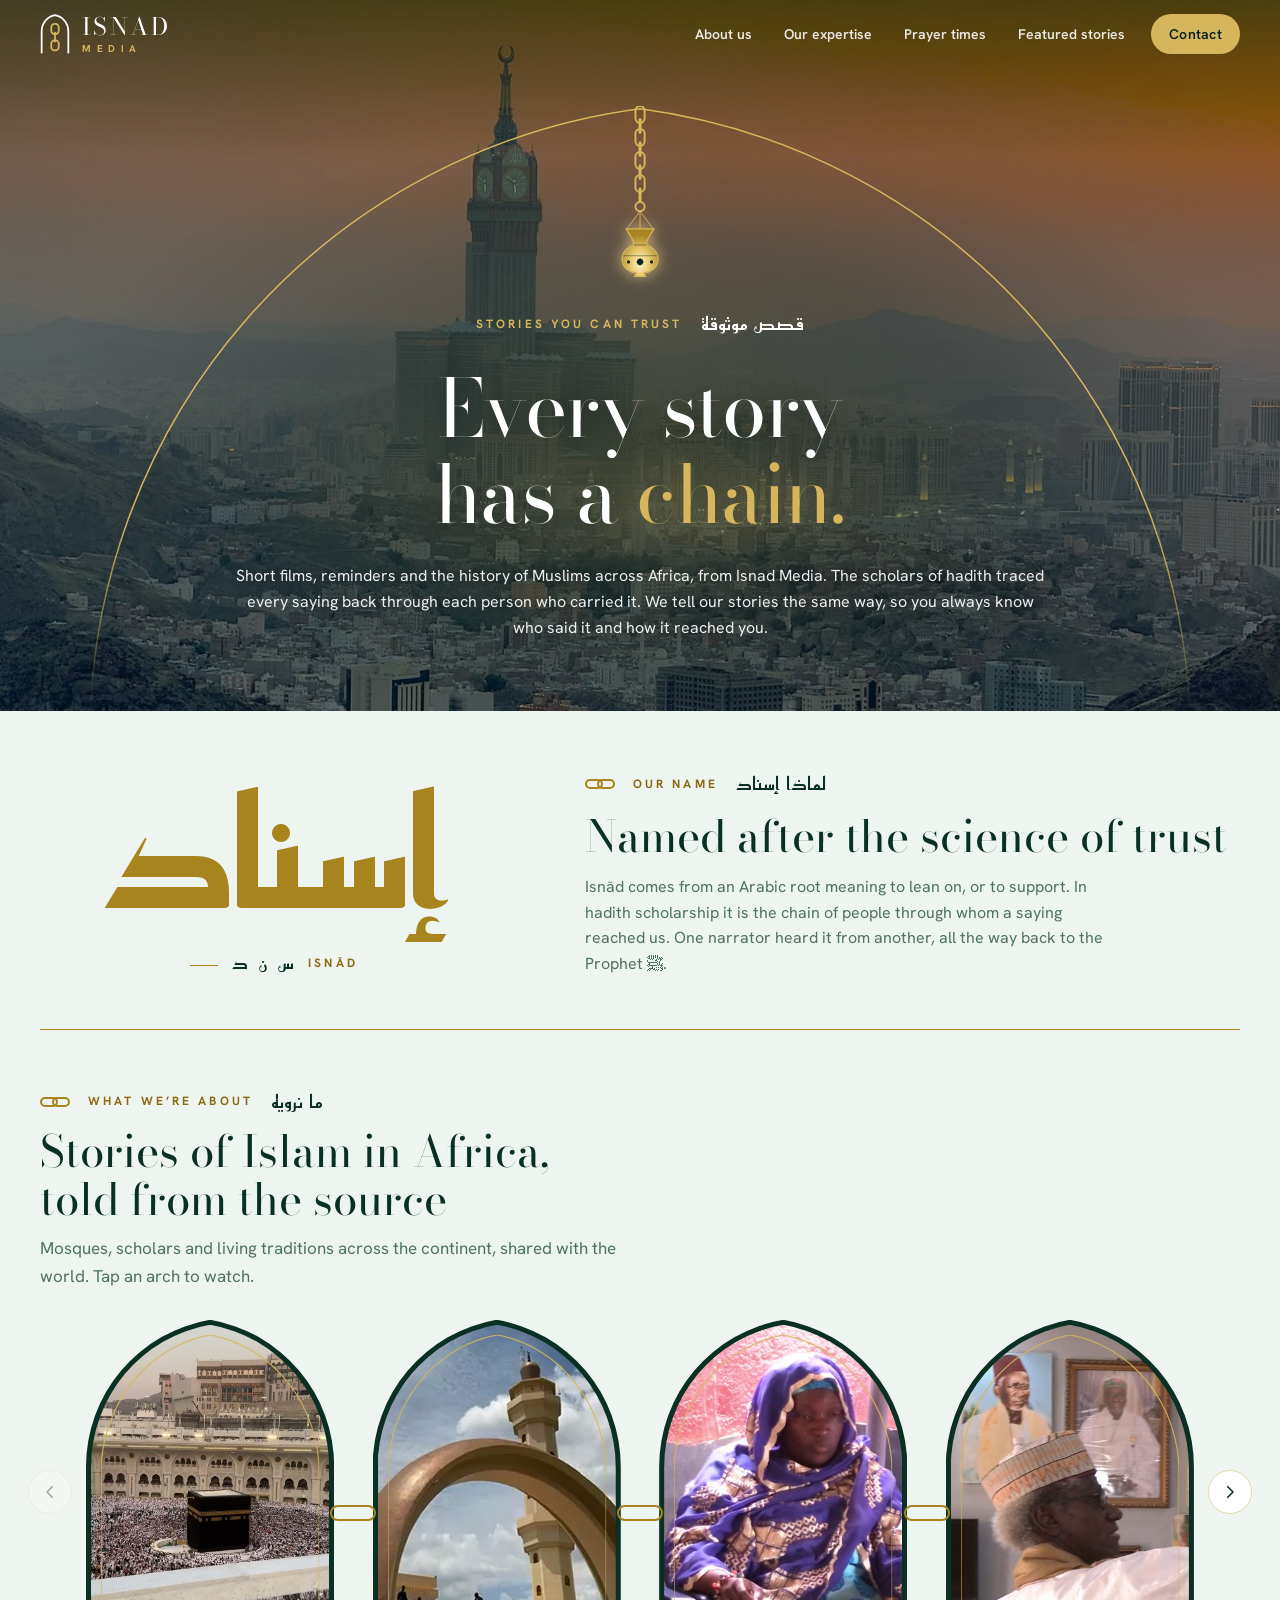
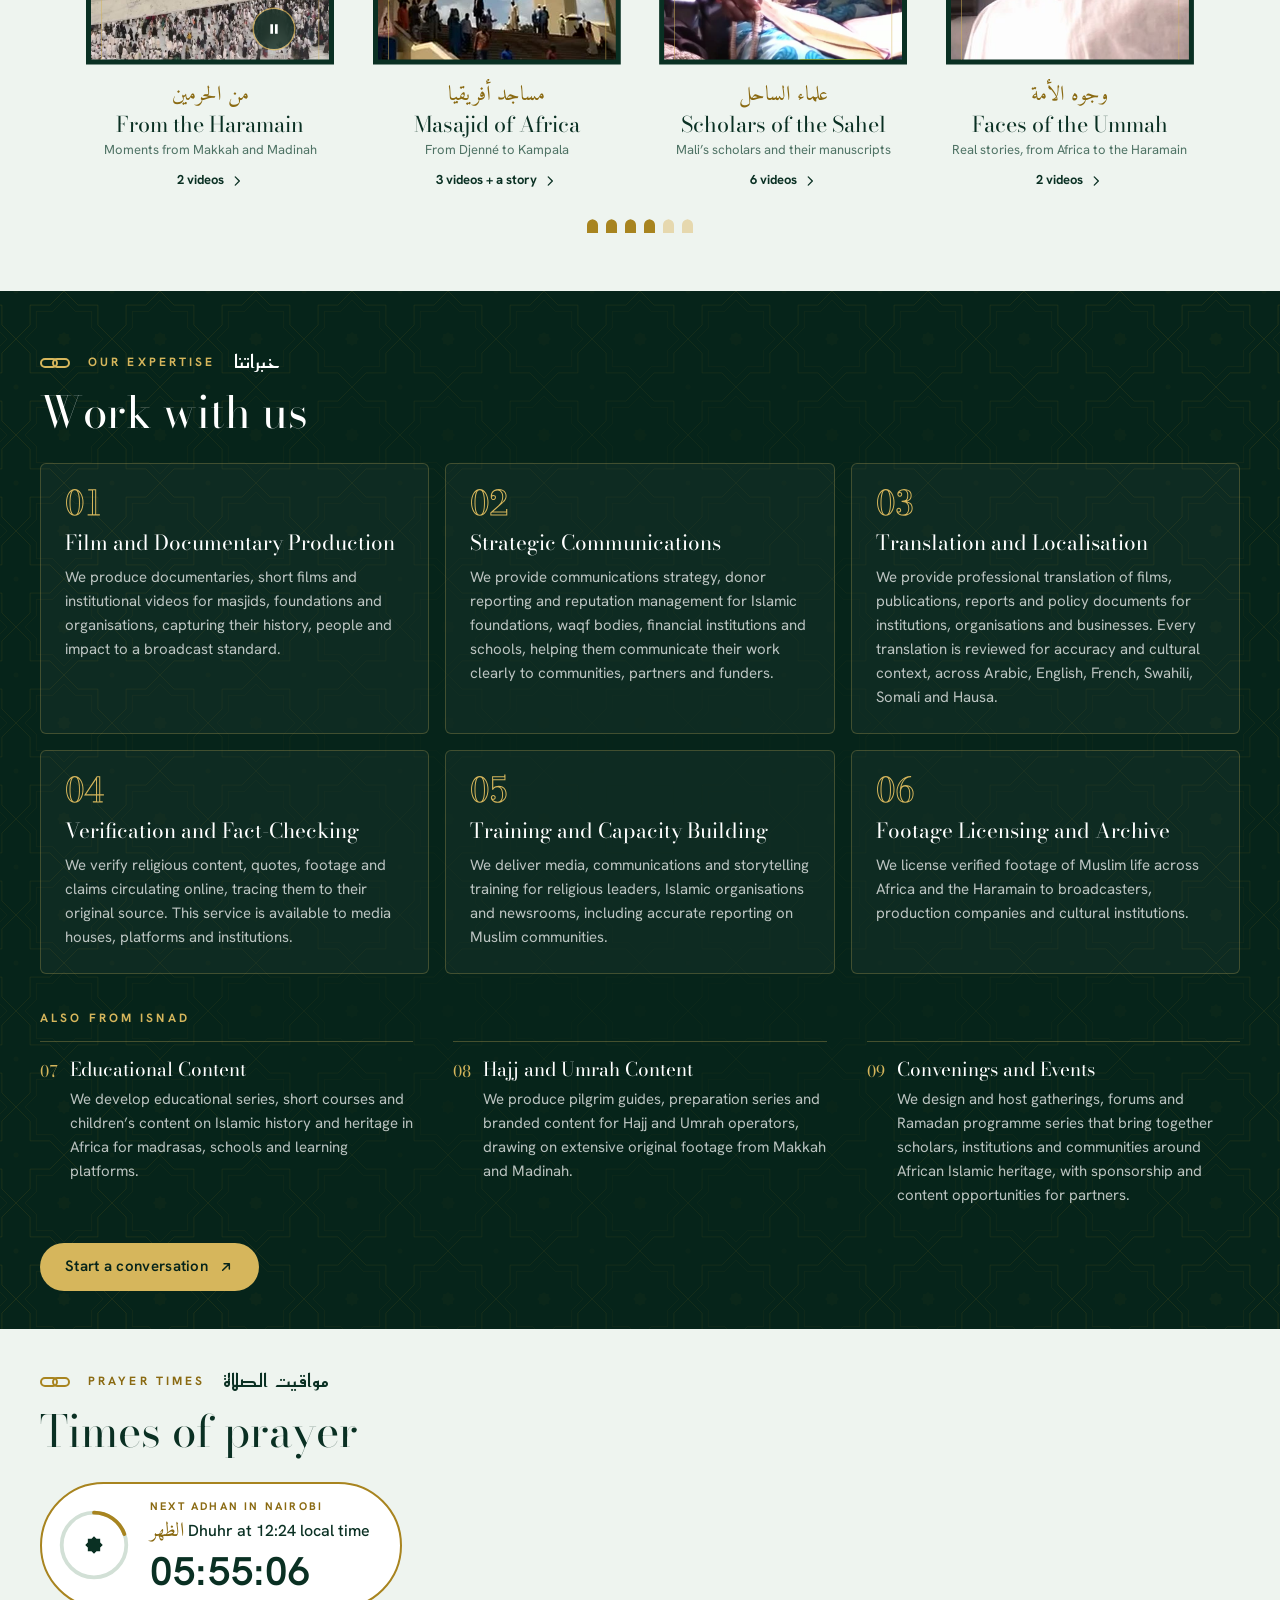
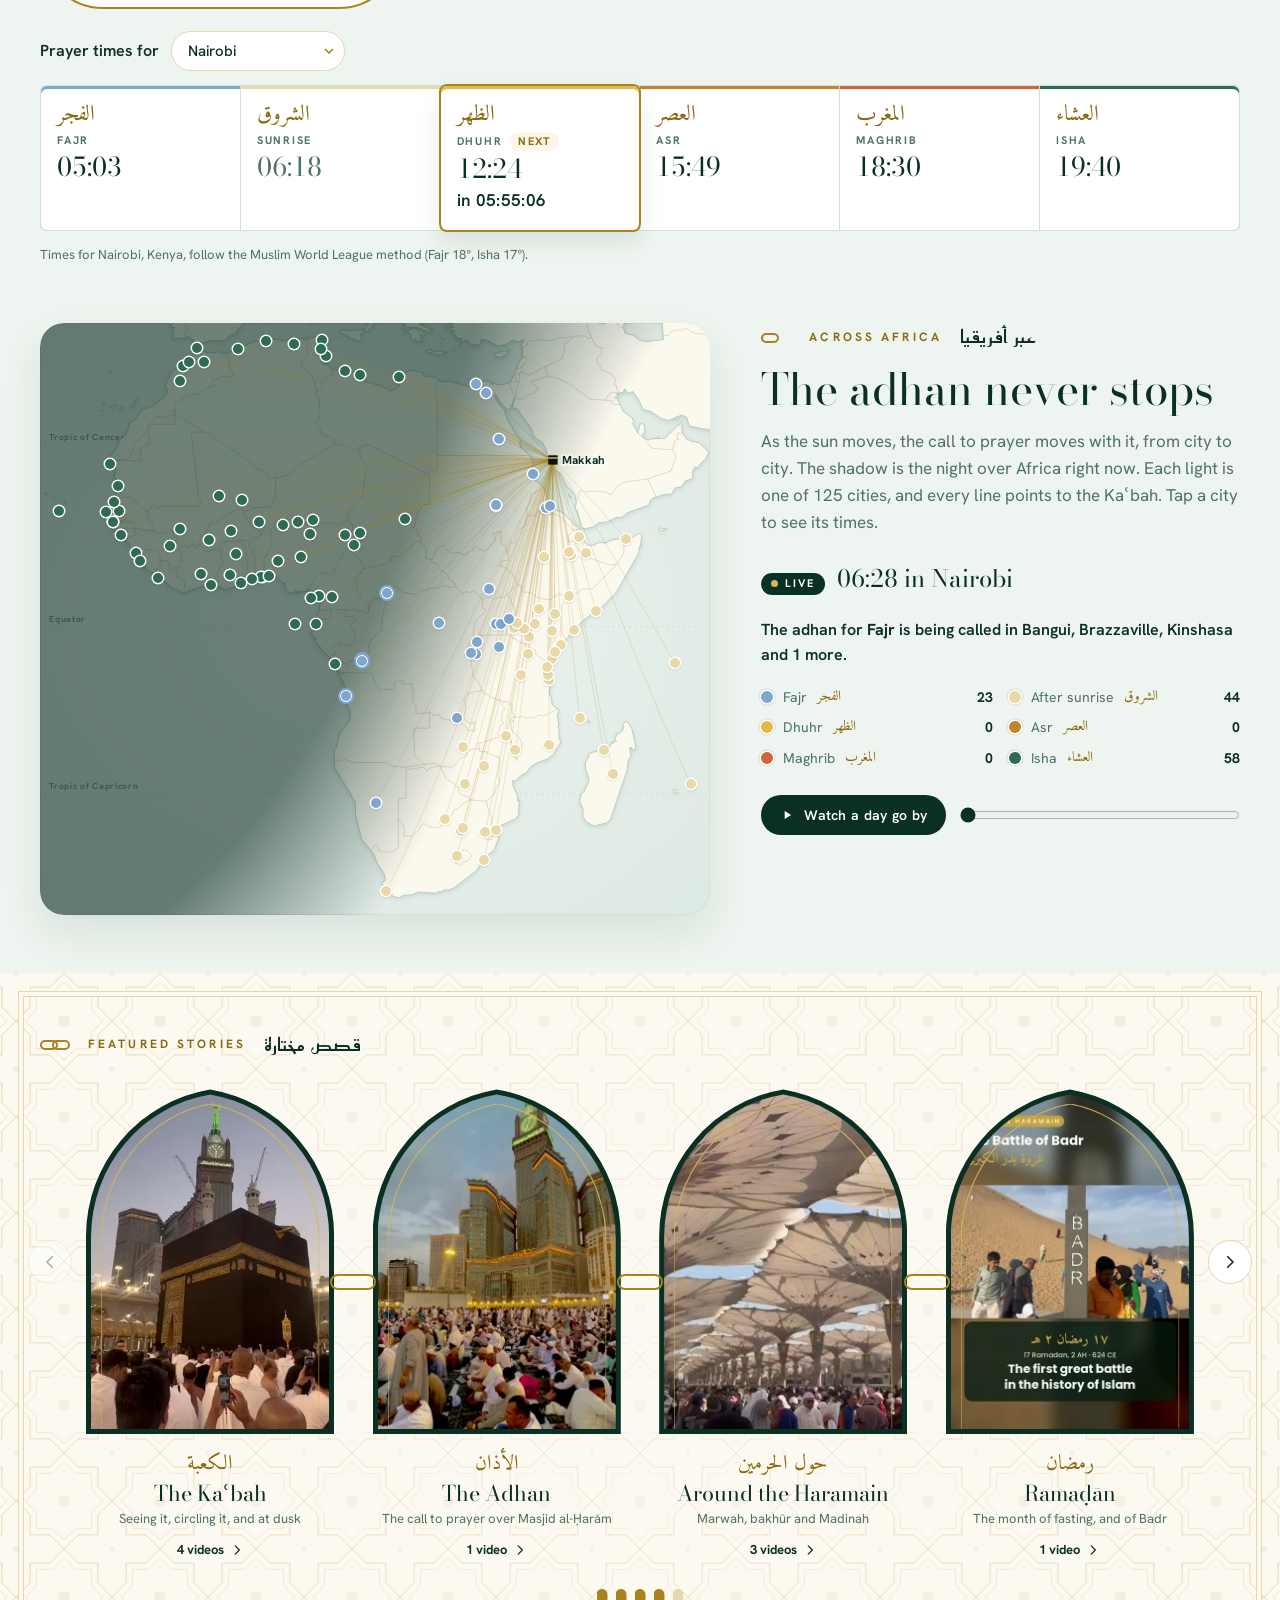
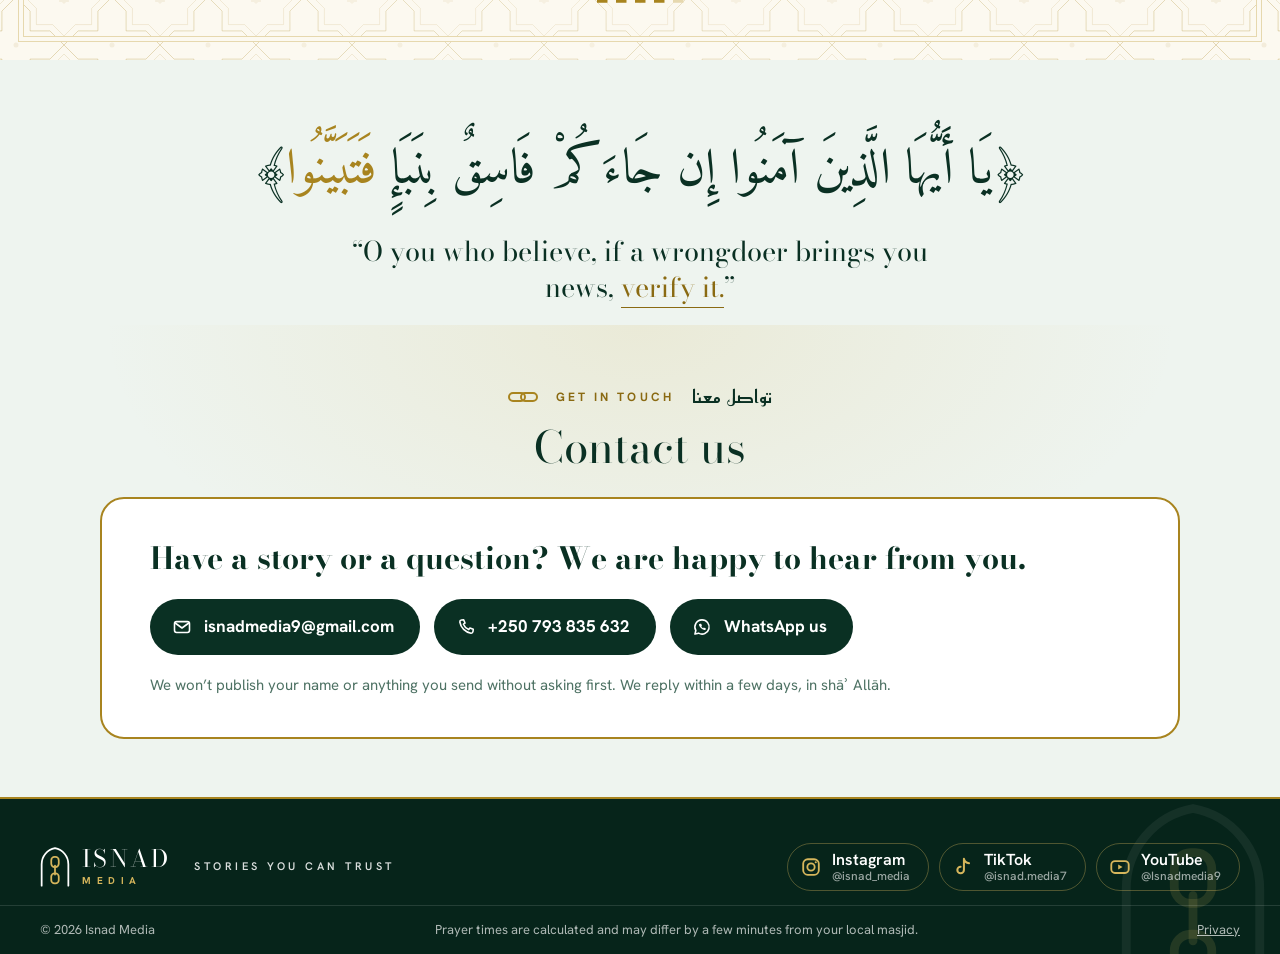
==== commit 10b80260: "All changes" ====
--- a/index.html
+++ b/index.html
@@ -153,16 +153,7 @@
       <h2 id="name-title">Named after the science of trust</h2>
       <p>Isnād comes from an Arabic root meaning to lean on, or to support. In hadith scholarship it is the chain of people through whom a saying reached us. One narrator heard it from another, all the way back to the Prophet ﷺ.</p>
     </div>
-    <div class="name__text">
-      <p class="name__lead">The scholars studied every person in that chain.</p>
-      <!-- the three questions sit on one line, like links on a chain -->
-      <ol class="name__links">
-        <li>Was each narrator honest?</li>
-        <li>Did they remember well?</li>
-        <li>Had they really met the one they quoted?</li>
-      </ol>
-      <p class="name__close"><strong>A report was only as strong as its weakest link.</strong> We took the name because we want to be held to that standard.</p>
-    </div>
+    <hr class="name__line">
   </div>
 </section>
 
--- a/css/styles.css
+++ b/css/styles.css
@@ -1216,50 +1216,11 @@
 .name__head { display: grid; gap: 14px; }
 .name__head > p:not(.eyebrow) { max-width: 60ch; color: var(--muted); }
 
-.name__text { grid-column: 1 / -1; display: grid; gap: 22px; }
-.name__lead { color: var(--muted); }
-/* a gold line runs through one link per question */
-.name__links {
-  display: grid;
-  grid-template-columns: repeat(3, minmax(0, 1fr));
-  gap: 0 clamp(20px, 3vw, 40px);
-  margin: 0;
-  padding: 0;
-  list-style: none;
-  border-top: 1px solid var(--gold);
-}
-.name__links li {
-  position: relative;
-  padding-top: 22px;
-  font-family: var(--font-display);
-  font-size: clamp(1.2rem, 1rem + .9vw, 1.7rem);
-  line-height: 1.25;
-  color: var(--green);
-  text-wrap: balance;
-}
-.name__links li::before {
-  content: "";
-  position: absolute;
-  top: -6px;
-  left: 0;
-  width: 22px;
-  height: 11px;
-  border: 2px solid var(--gold);
-  border-radius: 999px;
-  background: var(--bg);
-}
-.name__close { max-width: 60ch; color: var(--muted); }
-.name__close strong { font-weight: 600; color: var(--green); }
+.name__line { grid-column: 1 / -1; width: 100%; height: 0; margin: 0; border: 0; border-top: 1px solid var(--gold); }
 
 @media (max-width: 900px) {
   .name { grid-template-columns: minmax(0, 1fr); }
   .name__mark { justify-items: start; }
-}
-/* on a phone the chain hangs down the side instead */
-@media (max-width: 640px) {
-  .name__links { grid-template-columns: minmax(0, 1fr); gap: 16px; border-top: 0; border-left: 1px solid var(--gold); }
-  .name__links li { padding: 0 0 0 26px; }
-  .name__links li::before { top: .45em; left: -6px; width: 11px; height: 22px; }
 }
 
 /* ---------- masajid of africa: a photo story as a stack of pages, at the head of its shelf ---------- */
@@ -1591,10 +1552,6 @@
   .arcade { grid-auto-flow: row; grid-template-columns: repeat(2, minmax(0, 1fr)); column-gap: var(--fold-gap); row-gap: 40px; }
   .arcade__bay + .arcade__bay .arcade__frame::before { display: none; }  /* the chain links would cross the hinge */
   .section__head { max-width: calc(var(--fold-start) - 48px); }
-  .name__text { grid-column: 2; }  /* the three questions keep to the right screen */
-  .name__links { grid-template-columns: minmax(0, 1fr); gap: 16px; border-top: 0; border-left: 1px solid var(--gold); }
-  .name__links li { padding: 0 0 0 26px; }
-  .name__links li::before { top: .45em; left: -6px; width: 11px; height: 22px; }
   /* the verse: Arabic on the left screen, English on the right */
   .ayah__inner { grid-template-columns: minmax(0, 1fr) minmax(0, 1fr); column-gap: var(--fold-gap); align-items: center; }
   .footer__base { justify-content: flex-start; column-gap: var(--fold-gap); }
